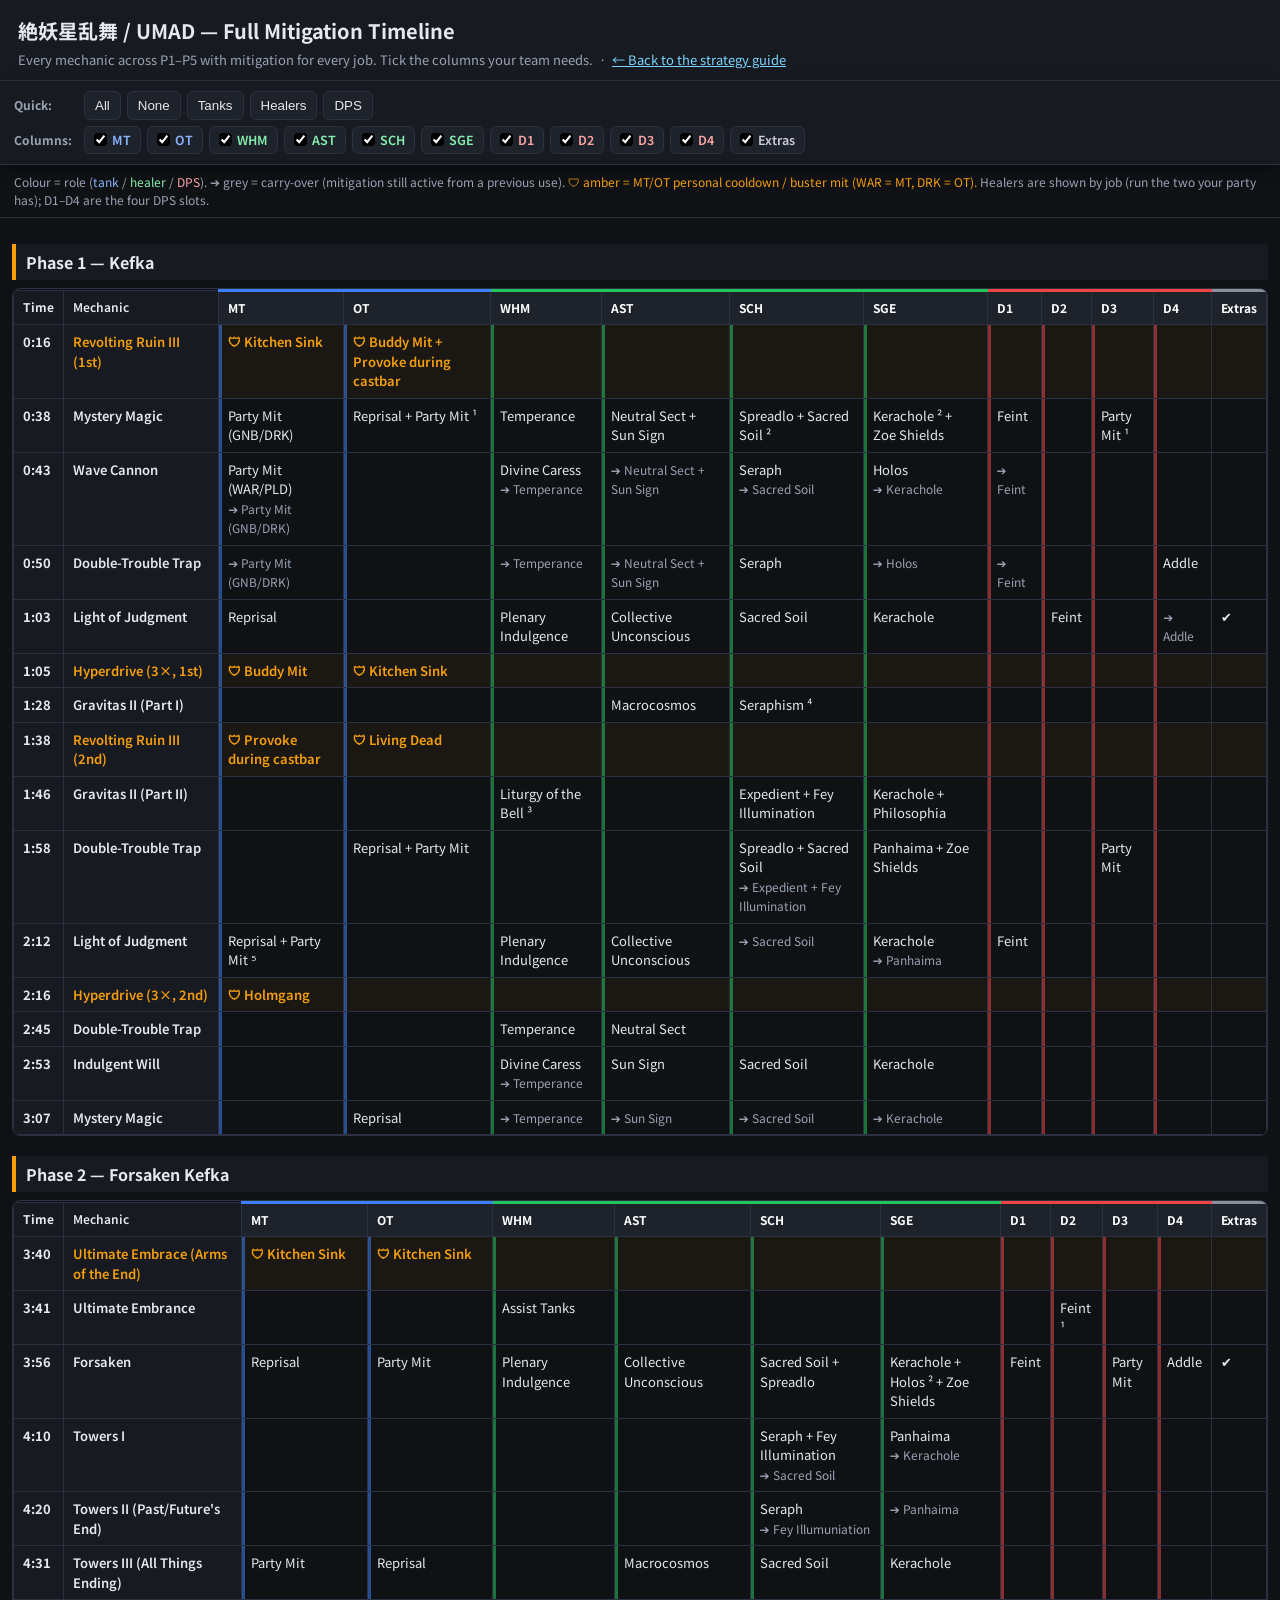
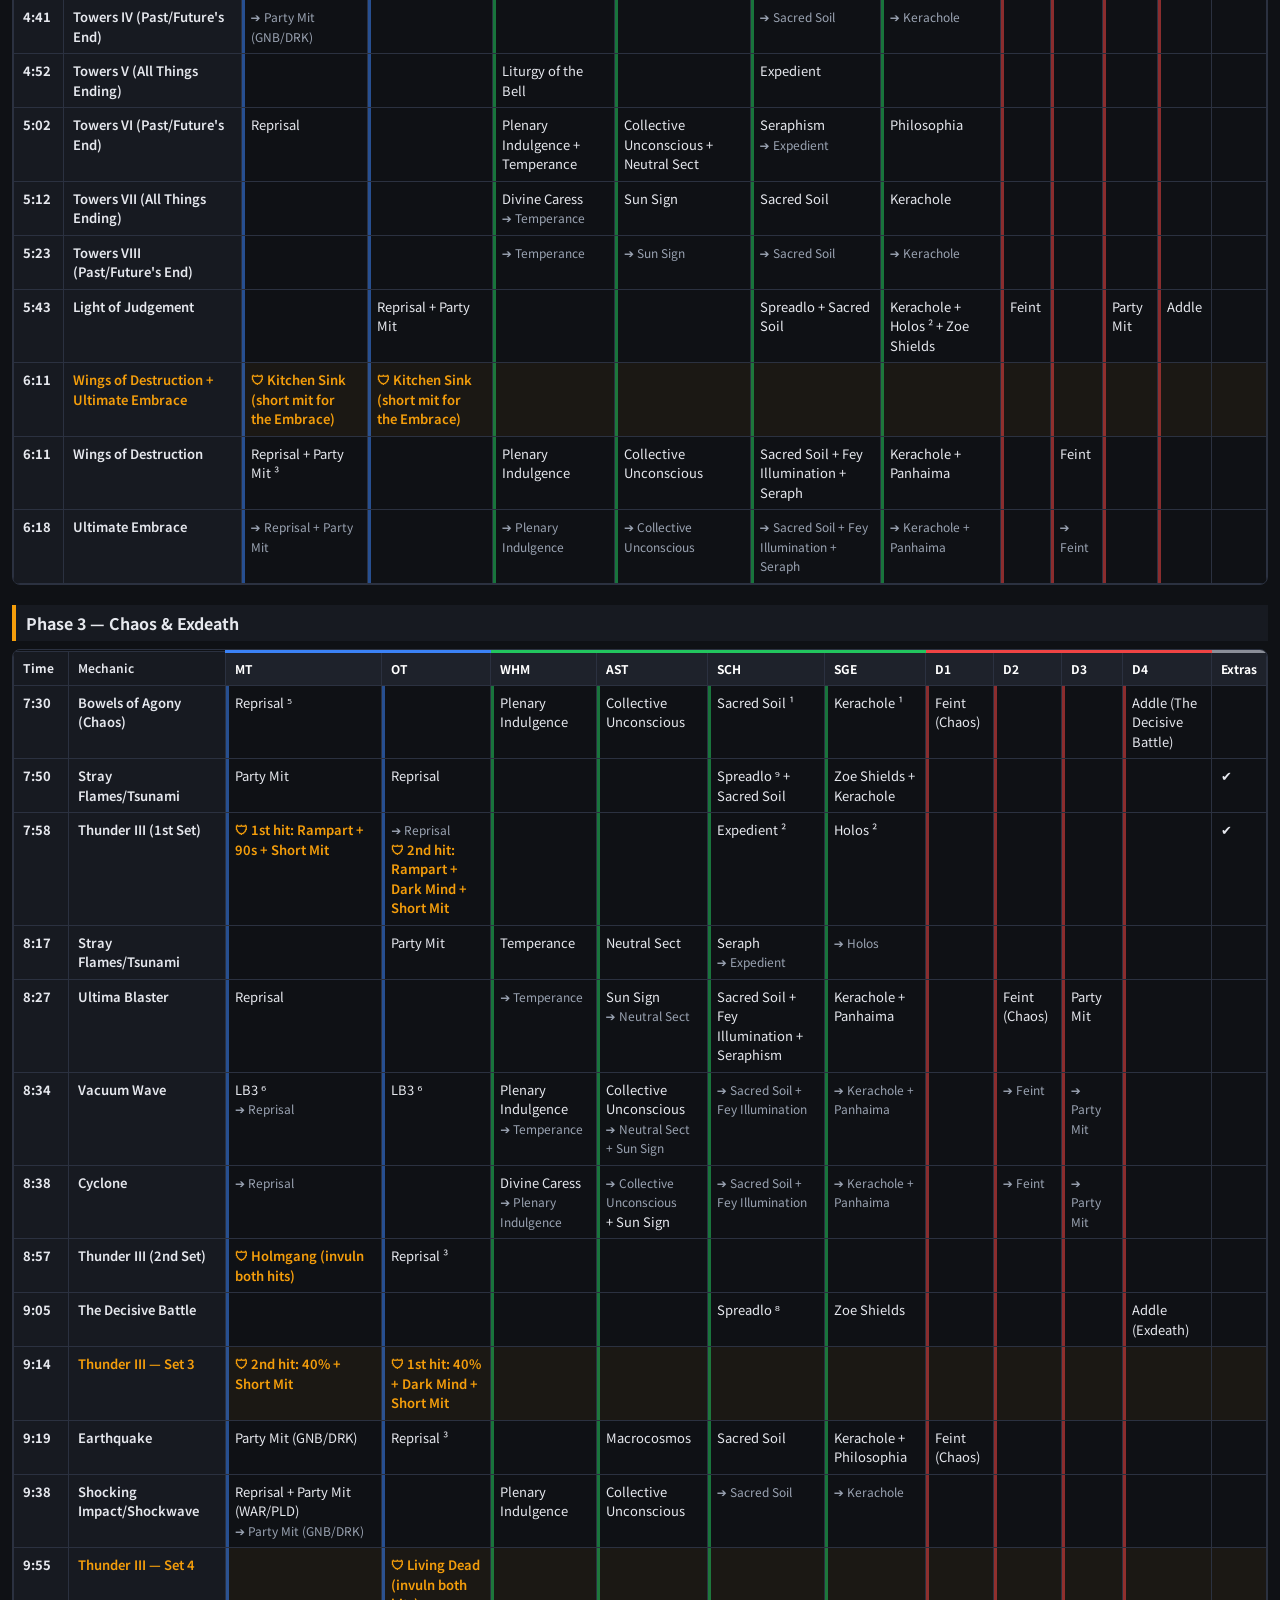
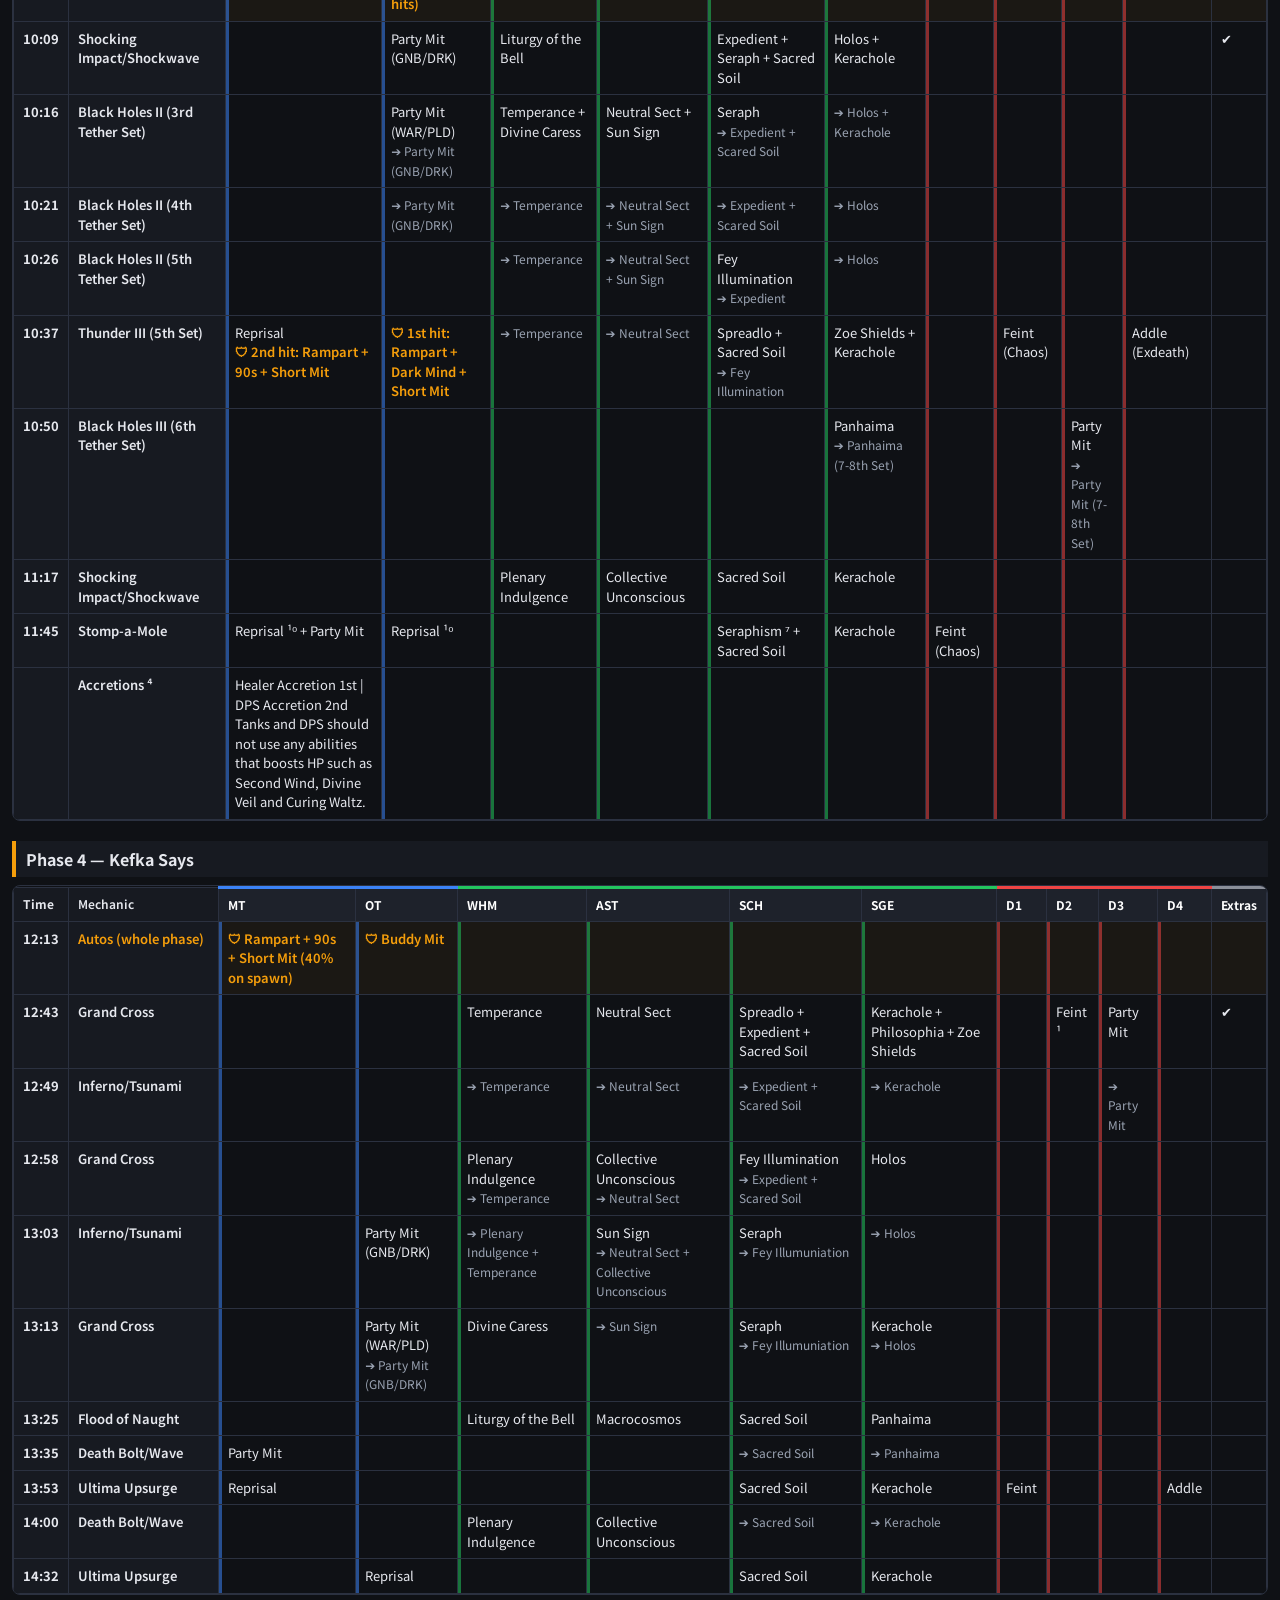
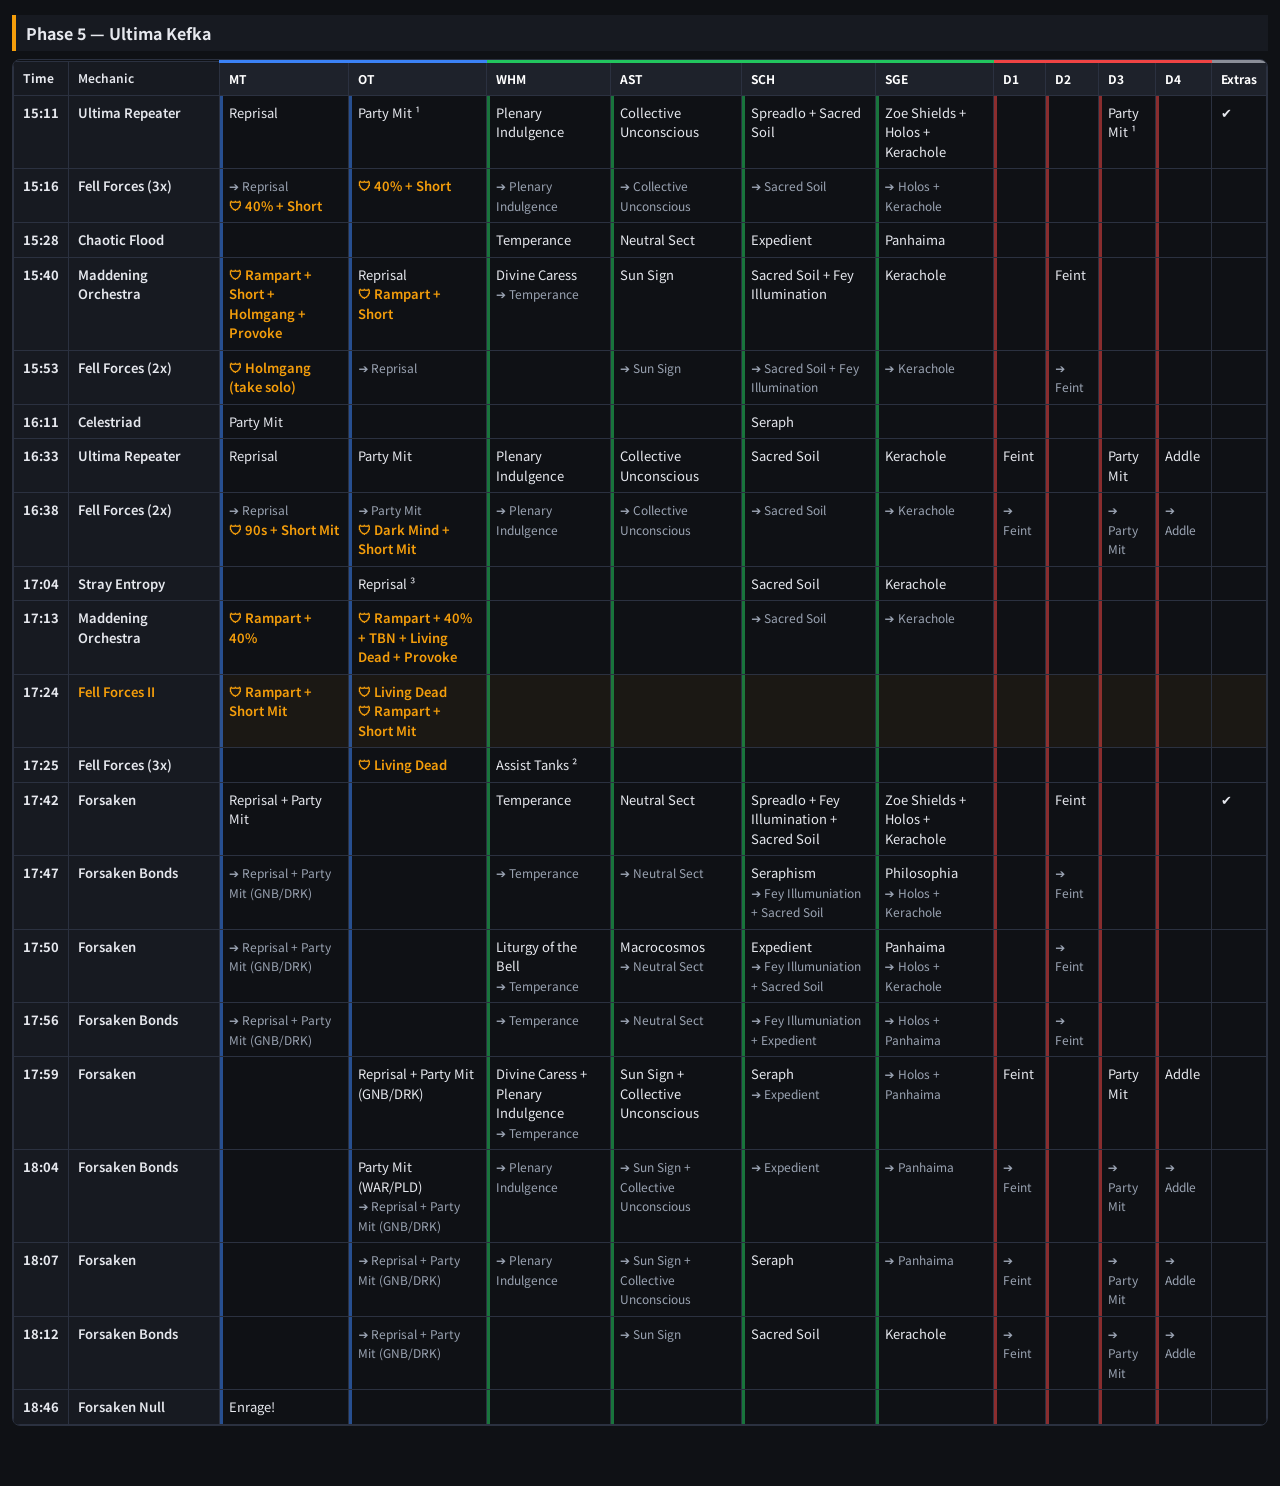
==== timeline.html @ 52dc171f "Add combined P1-P5 all-job mitigation timeline page (filterable by job); link from guide" ====
<!DOCTYPE html>
<html lang="en"><head>
<meta charset="UTF-8"><meta name="viewport" content="width=device-width, initial-scale=1">
<meta name="robots" content="noindex">
<title>UMAD — Full Mitigation Timeline (all jobs)</title>
<link rel="preconnect" href="https://fonts.googleapis.com"><link rel="preconnect" href="https://fonts.gstatic.com" crossorigin>
<link href="https://fonts.googleapis.com/css2?family=Noto+Sans+JP:wght@400;600;800&display=swap" rel="stylesheet">
<style>
:root{--bg:#0f1115;--panel:#171a21;--panel2:#1e222b;--line:#2b3140;--txt:#e6e8ee;--mut:#9aa3b2;
--tank:#3b82f6;--heal:#22c55e;--dps:#ef4444;--ex:#8b8f99;--accent:#f59e0b;}
*{box-sizing:border-box}
body{margin:0;background:var(--bg);color:var(--txt);font:15px/1.5 "Noto Sans JP",system-ui,sans-serif}
a{color:#7dd3fc}
header.top{padding:16px 18px 10px;border-bottom:1px solid var(--line);background:var(--panel)}
header.top h1{margin:0 0 4px;font-size:20px}
header.top p{margin:0;color:var(--mut);font-size:13px}
.controls{position:sticky;top:0;z-index:20;background:var(--panel);border-bottom:1px solid var(--line);
padding:10px 14px;box-shadow:0 4px 12px rgba(0,0,0,.35)}
.grp{display:flex;flex-wrap:wrap;gap:6px;align-items:center;margin-bottom:6px}
.grp:last-child{margin-bottom:0}
.grp b{font-size:12px;color:var(--mut);margin-right:4px;min-width:60px}
button.q{font:600 12px/1 inherit;color:var(--txt);background:var(--panel2);border:1px solid var(--line);
border-radius:6px;padding:6px 10px;cursor:pointer}
button.q:hover{border-color:var(--accent)}
.chk{display:inline-flex;align-items:center;gap:5px;font-size:12.5px;font-weight:600;padding:4px 9px;
border:1px solid var(--line);border-radius:6px;cursor:pointer;user-select:none;background:var(--panel2)}
.chk input{accent-color:currentColor;margin:0}
.chk.r-tank{color:#8ab4ff}.chk.r-heal{color:#86efac}.chk.r-dps{color:#fca5a5}.chk.r-ex{color:#c9cdd6}
.legend{color:var(--mut);font-size:12px;padding:8px 14px;border-bottom:1px solid var(--line);background:var(--bg)}
.legend .carry{color:var(--mut)} .legend .cd{color:var(--accent)}
main{padding:6px 12px 60px}
.phase{margin-top:20px}
.phase h2{font-size:16px;margin:0 0 8px;padding:6px 10px;border-left:4px solid var(--accent);background:var(--panel)}
.tblwrap{overflow:auto;border:1px solid var(--line);border-radius:8px}
table{border-collapse:collapse;width:100%;font-size:13px}
th,td{border:1px solid var(--line);padding:7px 9px;vertical-align:top;text-align:left}
thead th{position:sticky;top:0;background:var(--panel2);z-index:5;white-space:nowrap;font-size:12px}
td.c-time,th.c-time{position:sticky;left:0;z-index:4;background:var(--panel);white-space:nowrap;font-variant-numeric:tabular-nums;font-weight:700;min-width:48px}
td.c-mech,th.c-mech{position:sticky;left:48px;z-index:4;background:var(--panel);min-width:150px;font-weight:600}
thead th.c-time,thead th.c-mech{z-index:6}
tbody tr:hover td{background:#20252f}
tbody tr:hover td.c-time,tbody tr:hover td.c-mech{background:#232834}
.r-tank{--rc:var(--tank)}.r-heal{--rc:var(--heal)}.r-dps{--rc:var(--dps)}.r-ex{--rc:var(--ex)}
thead th.r-tank,thead th.r-heal,thead th.r-dps,thead th.r-ex{border-top:3px solid var(--rc);color:#fff}
td.r-tank{box-shadow:inset 3px 0 0 color-mix(in srgb,var(--tank) 55%,transparent)}
td.r-heal{box-shadow:inset 3px 0 0 color-mix(in srgb,var(--heal) 55%,transparent)}
td.r-dps{box-shadow:inset 3px 0 0 color-mix(in srgb,var(--dps) 55%,transparent)}
td .carry{color:var(--mut);font-size:.92em}
td .cd{color:var(--accent);font-weight:600}
tr.cdrow td.c-mech{color:var(--accent)}
tr.cdrow{background:rgba(245,158,11,.05)}
.hide-MT .c-MT{display:none}
.hide-OT .c-OT{display:none}
.hide-WHM .c-WHM{display:none}
.hide-AST .c-AST{display:none}
.hide-SCH .c-SCH{display:none}
.hide-SGE .c-SGE{display:none}
.hide-D1 .c-D1{display:none}
.hide-D2 .c-D2{display:none}
.hide-D3 .c-D3{display:none}
.hide-D4 .c-D4{display:none}
.hide-EX .c-EX{display:none}
@media(max-width:640px){td.c-mech,th.c-mech{min-width:120px} body{font-size:14px}}
</style></head>
<body>
<header class="top">
  <h1>絶妖星乱舞 / UMAD — Full Mitigation Timeline</h1>
  <p>Every mechanic across P1–P5 with mitigation for every job. Tick the columns your team needs.
  &nbsp;·&nbsp; <a href="index.html">← Back to the strategy guide</a></p>
</header>
<div class="controls">
  <div class="grp"><b>Quick:</b>
    <button class="q" data-q="all">All</button>
    <button class="q" data-q="none">None</button>
    <button class="q" data-q="Tanks">Tanks</button>
    <button class="q" data-q="Healers">Healers</button>
    <button class="q" data-q="DPS">DPS</button>
  </div>
  <div class="grp"><b>Columns:</b><label class="chk r-tank"><input type="checkbox" data-col="MT" checked> MT</label><label class="chk r-tank"><input type="checkbox" data-col="OT" checked> OT</label><label class="chk r-heal"><input type="checkbox" data-col="WHM" checked> WHM</label><label class="chk r-heal"><input type="checkbox" data-col="AST" checked> AST</label><label class="chk r-heal"><input type="checkbox" data-col="SCH" checked> SCH</label><label class="chk r-heal"><input type="checkbox" data-col="SGE" checked> SGE</label><label class="chk r-dps"><input type="checkbox" data-col="D1" checked> D1</label><label class="chk r-dps"><input type="checkbox" data-col="D2" checked> D2</label><label class="chk r-dps"><input type="checkbox" data-col="D3" checked> D3</label><label class="chk r-dps"><input type="checkbox" data-col="D4" checked> D4</label><label class="chk r-ex"><input type="checkbox" data-col="EX" checked> Extras</label></div>
</div>
<div class="legend">
  Colour = role (<span style="color:#8ab4ff">tank</span> / <span style="color:#86efac">healer</span> / <span style="color:#fca5a5">DPS</span>).
  <span class="carry">➔ grey = carry-over (mitigation still active from a previous use).</span>
  <span class="cd">🛡 amber = MT/OT personal cooldown / buster mit (WAR = MT, DRK = OT).</span>
  Healers are shown by job (run the two your party has); D1–D4 are the four DPS slots.
</div>
<main>
<section class="phase" id="tl-P1"><h2>Phase 1 — Kefka</h2><div class="tblwrap"><table><thead><tr><th class="c-time">Time</th><th class="c-mech">Mechanic</th><th class="c-MT r-tank">MT</th><th class="c-OT r-tank">OT</th><th class="c-WHM r-heal">WHM</th><th class="c-AST r-heal">AST</th><th class="c-SCH r-heal">SCH</th><th class="c-SGE r-heal">SGE</th><th class="c-D1 r-dps">D1</th><th class="c-D2 r-dps">D2</th><th class="c-D3 r-dps">D3</th><th class="c-D4 r-dps">D4</th><th class="c-EX r-ex">Extras</th></tr></thead><tbody><tr class="cdrow"><td class="c-time">0:16</td><td class="c-mech">Revolting Ruin III (1st)</td><td class="c-MT r-tank"><span class="cd">🛡 Kitchen Sink</span></td><td class="c-OT r-tank"><span class="cd">🛡 Buddy Mit + Provoke during castbar</span></td><td class="c-WHM r-heal"></td><td class="c-AST r-heal"></td><td class="c-SCH r-heal"></td><td class="c-SGE r-heal"></td><td class="c-D1 r-dps"></td><td class="c-D2 r-dps"></td><td class="c-D3 r-dps"></td><td class="c-D4 r-dps"></td><td class="c-EX r-ex"></td></tr><tr class=""><td class="c-time">0:38</td><td class="c-mech">Mystery Magic</td><td class="c-MT r-tank"><span>Party Mit (GNB/DRK)</span></td><td class="c-OT r-tank"><span>Reprisal + Party Mit ¹</span></td><td class="c-WHM r-heal"><span>Temperance</span></td><td class="c-AST r-heal"><span>Neutral Sect + Sun Sign</span></td><td class="c-SCH r-heal"><span>Spreadlo + Sacred Soil ²</span></td><td class="c-SGE r-heal"><span>Kerachole ² + Zoe Shields</span></td><td class="c-D1 r-dps"><span>Feint</span></td><td class="c-D2 r-dps"></td><td class="c-D3 r-dps"><span>Party Mit ¹</span></td><td class="c-D4 r-dps"></td><td class="c-EX r-ex"></td></tr><tr class=""><td class="c-time">0:43</td><td class="c-mech">Wave Cannon</td><td class="c-MT r-tank"><span>Party Mit (WAR/PLD)</span><br><span class="carry">➔ Party Mit (GNB/DRK)</span></td><td class="c-OT r-tank"></td><td class="c-WHM r-heal"><span>Divine Caress</span><br><span class="carry">➔ Temperance</span></td><td class="c-AST r-heal"><span class="carry">➔ Neutral Sect + Sun Sign</span></td><td class="c-SCH r-heal"><span>Seraph</span><br><span class="carry">➔ Sacred Soil</span></td><td class="c-SGE r-heal"><span>Holos</span><br><span class="carry">➔ Kerachole</span></td><td class="c-D1 r-dps"><span class="carry">➔ Feint</span></td><td class="c-D2 r-dps"></td><td class="c-D3 r-dps"></td><td class="c-D4 r-dps"></td><td class="c-EX r-ex"></td></tr><tr class=""><td class="c-time">0:50</td><td class="c-mech">Double-Trouble Trap</td><td class="c-MT r-tank"><span class="carry">➔ Party Mit (GNB/DRK)</span></td><td class="c-OT r-tank"></td><td class="c-WHM r-heal"><span class="carry">➔ Temperance</span></td><td class="c-AST r-heal"><span class="carry">➔ Neutral Sect + Sun Sign</span></td><td class="c-SCH r-heal"><span>Seraph</span></td><td class="c-SGE r-heal"><span class="carry">➔ Holos</span></td><td class="c-D1 r-dps"><span class="carry">➔ Feint</span></td><td class="c-D2 r-dps"></td><td class="c-D3 r-dps"></td><td class="c-D4 r-dps"><span>Addle</span></td><td class="c-EX r-ex"></td></tr><tr class=""><td class="c-time">1:03</td><td class="c-mech">Light of Judgment</td><td class="c-MT r-tank"><span>Reprisal</span></td><td class="c-OT r-tank"></td><td class="c-WHM r-heal"><span>Plenary Indulgence</span></td><td class="c-AST r-heal"><span>Collective Unconscious</span></td><td class="c-SCH r-heal"><span>Sacred Soil</span></td><td class="c-SGE r-heal"><span>Kerachole</span></td><td class="c-D1 r-dps"></td><td class="c-D2 r-dps"><span>Feint</span></td><td class="c-D3 r-dps"></td><td class="c-D4 r-dps"><span class="carry">➔ Addle</span></td><td class="c-EX r-ex"><span>✔</span></td></tr><tr class="cdrow"><td class="c-time">1:05</td><td class="c-mech">Hyperdrive (3×, 1st)</td><td class="c-MT r-tank"><span class="cd">🛡 Buddy Mit</span></td><td class="c-OT r-tank"><span class="cd">🛡 Kitchen Sink</span></td><td class="c-WHM r-heal"></td><td class="c-AST r-heal"></td><td class="c-SCH r-heal"></td><td class="c-SGE r-heal"></td><td class="c-D1 r-dps"></td><td class="c-D2 r-dps"></td><td class="c-D3 r-dps"></td><td class="c-D4 r-dps"></td><td class="c-EX r-ex"></td></tr><tr class=""><td class="c-time">1:28</td><td class="c-mech">Gravitas II (Part I)</td><td class="c-MT r-tank"></td><td class="c-OT r-tank"></td><td class="c-WHM r-heal"></td><td class="c-AST r-heal"><span>Macrocosmos</span></td><td class="c-SCH r-heal"><span>Seraphism ⁴</span></td><td class="c-SGE r-heal"></td><td class="c-D1 r-dps"></td><td class="c-D2 r-dps"></td><td class="c-D3 r-dps"></td><td class="c-D4 r-dps"></td><td class="c-EX r-ex"></td></tr><tr class="cdrow"><td class="c-time">1:38</td><td class="c-mech">Revolting Ruin III (2nd)</td><td class="c-MT r-tank"><span class="cd">🛡 Provoke during castbar</span></td><td class="c-OT r-tank"><span class="cd">🛡 Living Dead</span></td><td class="c-WHM r-heal"></td><td class="c-AST r-heal"></td><td class="c-SCH r-heal"></td><td class="c-SGE r-heal"></td><td class="c-D1 r-dps"></td><td class="c-D2 r-dps"></td><td class="c-D3 r-dps"></td><td class="c-D4 r-dps"></td><td class="c-EX r-ex"></td></tr><tr class=""><td class="c-time">1:46</td><td class="c-mech">Gravitas II (Part II)</td><td class="c-MT r-tank"></td><td class="c-OT r-tank"></td><td class="c-WHM r-heal"><span>Liturgy of the Bell ³</span></td><td class="c-AST r-heal"></td><td class="c-SCH r-heal"><span>Expedient + Fey Illumination</span></td><td class="c-SGE r-heal"><span>Kerachole + Philosophia</span></td><td class="c-D1 r-dps"></td><td class="c-D2 r-dps"></td><td class="c-D3 r-dps"></td><td class="c-D4 r-dps"></td><td class="c-EX r-ex"></td></tr><tr class=""><td class="c-time">1:58</td><td class="c-mech">Double-Trouble Trap</td><td class="c-MT r-tank"></td><td class="c-OT r-tank"><span>Reprisal + Party Mit</span></td><td class="c-WHM r-heal"></td><td class="c-AST r-heal"></td><td class="c-SCH r-heal"><span>Spreadlo + Sacred Soil</span><br><span class="carry">➔ Expedient + Fey Illumination</span></td><td class="c-SGE r-heal"><span>Panhaima + Zoe Shields</span></td><td class="c-D1 r-dps"></td><td class="c-D2 r-dps"></td><td class="c-D3 r-dps"><span>Party Mit</span></td><td class="c-D4 r-dps"></td><td class="c-EX r-ex"></td></tr><tr class=""><td class="c-time">2:12</td><td class="c-mech">Light of Judgment</td><td class="c-MT r-tank"><span>Reprisal + Party Mit ⁵</span></td><td class="c-OT r-tank"></td><td class="c-WHM r-heal"><span>Plenary Indulgence</span></td><td class="c-AST r-heal"><span>Collective Unconscious</span></td><td class="c-SCH r-heal"><span class="carry">➔ Sacred Soil</span></td><td class="c-SGE r-heal"><span>Kerachole</span><br><span class="carry">➔ Panhaima</span></td><td class="c-D1 r-dps"><span>Feint</span></td><td class="c-D2 r-dps"></td><td class="c-D3 r-dps"></td><td class="c-D4 r-dps"></td><td class="c-EX r-ex"></td></tr><tr class="cdrow"><td class="c-time">2:16</td><td class="c-mech">Hyperdrive (3×, 2nd)</td><td class="c-MT r-tank"><span class="cd">🛡 Holmgang</span></td><td class="c-OT r-tank"></td><td class="c-WHM r-heal"></td><td class="c-AST r-heal"></td><td class="c-SCH r-heal"></td><td class="c-SGE r-heal"></td><td class="c-D1 r-dps"></td><td class="c-D2 r-dps"></td><td class="c-D3 r-dps"></td><td class="c-D4 r-dps"></td><td class="c-EX r-ex"></td></tr><tr class=""><td class="c-time">2:45</td><td class="c-mech">Double-Trouble Trap</td><td class="c-MT r-tank"></td><td class="c-OT r-tank"></td><td class="c-WHM r-heal"><span>Temperance</span></td><td class="c-AST r-heal"><span>Neutral Sect</span></td><td class="c-SCH r-heal"></td><td class="c-SGE r-heal"></td><td class="c-D1 r-dps"></td><td class="c-D2 r-dps"></td><td class="c-D3 r-dps"></td><td class="c-D4 r-dps"></td><td class="c-EX r-ex"></td></tr><tr class=""><td class="c-time">2:53</td><td class="c-mech">Indulgent Will</td><td class="c-MT r-tank"></td><td class="c-OT r-tank"></td><td class="c-WHM r-heal"><span>Divine Caress</span><br><span class="carry">➔ Temperance</span></td><td class="c-AST r-heal"><span>Sun Sign</span></td><td class="c-SCH r-heal"><span>Sacred Soil</span></td><td class="c-SGE r-heal"><span>Kerachole</span></td><td class="c-D1 r-dps"></td><td class="c-D2 r-dps"></td><td class="c-D3 r-dps"></td><td class="c-D4 r-dps"></td><td class="c-EX r-ex"></td></tr><tr class=""><td class="c-time">3:07</td><td class="c-mech">Mystery Magic</td><td class="c-MT r-tank"></td><td class="c-OT r-tank"><span>Reprisal</span></td><td class="c-WHM r-heal"><span class="carry">➔ Temperance</span></td><td class="c-AST r-heal"><span class="carry">➔ Sun Sign</span></td><td class="c-SCH r-heal"><span class="carry">➔ Sacred Soil</span></td><td class="c-SGE r-heal"><span class="carry">➔ Kerachole</span></td><td class="c-D1 r-dps"></td><td class="c-D2 r-dps"></td><td class="c-D3 r-dps"></td><td class="c-D4 r-dps"></td><td class="c-EX r-ex"></td></tr></tbody></table></div></section>
<section class="phase" id="tl-P2"><h2>Phase 2 — Forsaken Kefka</h2><div class="tblwrap"><table><thead><tr><th class="c-time">Time</th><th class="c-mech">Mechanic</th><th class="c-MT r-tank">MT</th><th class="c-OT r-tank">OT</th><th class="c-WHM r-heal">WHM</th><th class="c-AST r-heal">AST</th><th class="c-SCH r-heal">SCH</th><th class="c-SGE r-heal">SGE</th><th class="c-D1 r-dps">D1</th><th class="c-D2 r-dps">D2</th><th class="c-D3 r-dps">D3</th><th class="c-D4 r-dps">D4</th><th class="c-EX r-ex">Extras</th></tr></thead><tbody><tr class="cdrow"><td class="c-time">3:40</td><td class="c-mech">Ultimate Embrace (Arms of the End)</td><td class="c-MT r-tank"><span class="cd">🛡 Kitchen Sink</span></td><td class="c-OT r-tank"><span class="cd">🛡 Kitchen Sink</span></td><td class="c-WHM r-heal"></td><td class="c-AST r-heal"></td><td class="c-SCH r-heal"></td><td class="c-SGE r-heal"></td><td class="c-D1 r-dps"></td><td class="c-D2 r-dps"></td><td class="c-D3 r-dps"></td><td class="c-D4 r-dps"></td><td class="c-EX r-ex"></td></tr><tr class=""><td class="c-time">3:41</td><td class="c-mech">Ultimate Embrance</td><td class="c-MT r-tank"></td><td class="c-OT r-tank"></td><td class="c-WHM r-heal"><span>Assist Tanks</span></td><td class="c-AST r-heal"></td><td class="c-SCH r-heal"></td><td class="c-SGE r-heal"></td><td class="c-D1 r-dps"></td><td class="c-D2 r-dps"><span>Feint ¹</span></td><td class="c-D3 r-dps"></td><td class="c-D4 r-dps"></td><td class="c-EX r-ex"></td></tr><tr class=""><td class="c-time">3:56</td><td class="c-mech">Forsaken</td><td class="c-MT r-tank"><span>Reprisal</span></td><td class="c-OT r-tank"><span>Party Mit</span></td><td class="c-WHM r-heal"><span>Plenary Indulgence</span></td><td class="c-AST r-heal"><span>Collective Unconscious</span></td><td class="c-SCH r-heal"><span>Sacred Soil + Spreadlo</span></td><td class="c-SGE r-heal"><span>Kerachole + Holos ² + Zoe Shields</span></td><td class="c-D1 r-dps"><span>Feint</span></td><td class="c-D2 r-dps"></td><td class="c-D3 r-dps"><span>Party Mit</span></td><td class="c-D4 r-dps"><span>Addle</span></td><td class="c-EX r-ex"><span>✔</span></td></tr><tr class=""><td class="c-time">4:10</td><td class="c-mech">Towers I</td><td class="c-MT r-tank"></td><td class="c-OT r-tank"></td><td class="c-WHM r-heal"></td><td class="c-AST r-heal"></td><td class="c-SCH r-heal"><span>Seraph + Fey Illumination</span><br><span class="carry">➔ Sacred Soil</span></td><td class="c-SGE r-heal"><span>Panhaima</span><br><span class="carry">➔ Kerachole</span></td><td class="c-D1 r-dps"></td><td class="c-D2 r-dps"></td><td class="c-D3 r-dps"></td><td class="c-D4 r-dps"></td><td class="c-EX r-ex"></td></tr><tr class=""><td class="c-time">4:20</td><td class="c-mech">Towers II (Past/Future&#x27;s End)</td><td class="c-MT r-tank"></td><td class="c-OT r-tank"></td><td class="c-WHM r-heal"></td><td class="c-AST r-heal"></td><td class="c-SCH r-heal"><span>Seraph</span><br><span class="carry">➔ Fey Illumuniation</span></td><td class="c-SGE r-heal"><span class="carry">➔ Panhaima</span></td><td class="c-D1 r-dps"></td><td class="c-D2 r-dps"></td><td class="c-D3 r-dps"></td><td class="c-D4 r-dps"></td><td class="c-EX r-ex"></td></tr><tr class=""><td class="c-time">4:31</td><td class="c-mech">Towers III 
(All Things Ending)</td><td class="c-MT r-tank"><span>Party Mit</span></td><td class="c-OT r-tank"><span>Reprisal</span></td><td class="c-WHM r-heal"></td><td class="c-AST r-heal"><span>Macrocosmos</span></td><td class="c-SCH r-heal"><span>Sacred Soil</span></td><td class="c-SGE r-heal"><span>Kerachole</span></td><td class="c-D1 r-dps"></td><td class="c-D2 r-dps"></td><td class="c-D3 r-dps"></td><td class="c-D4 r-dps"></td><td class="c-EX r-ex"></td></tr><tr class=""><td class="c-time">4:41</td><td class="c-mech">Towers IV (Past/Future&#x27;s End)</td><td class="c-MT r-tank"><span class="carry">➔ Party Mit (GNB/DRK)</span></td><td class="c-OT r-tank"></td><td class="c-WHM r-heal"></td><td class="c-AST r-heal"></td><td class="c-SCH r-heal"><span class="carry">➔ Sacred Soil</span></td><td class="c-SGE r-heal"><span class="carry">➔ Kerachole</span></td><td class="c-D1 r-dps"></td><td class="c-D2 r-dps"></td><td class="c-D3 r-dps"></td><td class="c-D4 r-dps"></td><td class="c-EX r-ex"></td></tr><tr class=""><td class="c-time">4:52</td><td class="c-mech">Towers V 
(All Things Ending)</td><td class="c-MT r-tank"></td><td class="c-OT r-tank"></td><td class="c-WHM r-heal"><span>Liturgy of the Bell</span></td><td class="c-AST r-heal"></td><td class="c-SCH r-heal"><span>Expedient</span></td><td class="c-SGE r-heal"></td><td class="c-D1 r-dps"></td><td class="c-D2 r-dps"></td><td class="c-D3 r-dps"></td><td class="c-D4 r-dps"></td><td class="c-EX r-ex"></td></tr><tr class=""><td class="c-time">5:02</td><td class="c-mech">Towers VI (Past/Future&#x27;s End)</td><td class="c-MT r-tank"><span>Reprisal</span></td><td class="c-OT r-tank"></td><td class="c-WHM r-heal"><span>Plenary Indulgence + Temperance</span></td><td class="c-AST r-heal"><span>Collective Unconscious + Neutral Sect</span></td><td class="c-SCH r-heal"><span>Seraphism</span><br><span class="carry">➔ Expedient</span></td><td class="c-SGE r-heal"><span>Philosophia</span></td><td class="c-D1 r-dps"></td><td class="c-D2 r-dps"></td><td class="c-D3 r-dps"></td><td class="c-D4 r-dps"></td><td class="c-EX r-ex"></td></tr><tr class=""><td class="c-time">5:12</td><td class="c-mech">Towers VII 
(All Things Ending)</td><td class="c-MT r-tank"></td><td class="c-OT r-tank"></td><td class="c-WHM r-heal"><span>Divine Caress</span><br><span class="carry">➔ Temperance</span></td><td class="c-AST r-heal"><span>Sun Sign</span></td><td class="c-SCH r-heal"><span>Sacred Soil</span></td><td class="c-SGE r-heal"><span>Kerachole</span></td><td class="c-D1 r-dps"></td><td class="c-D2 r-dps"></td><td class="c-D3 r-dps"></td><td class="c-D4 r-dps"></td><td class="c-EX r-ex"></td></tr><tr class=""><td class="c-time">5:23</td><td class="c-mech">Towers VIII (Past/Future&#x27;s End)</td><td class="c-MT r-tank"></td><td class="c-OT r-tank"></td><td class="c-WHM r-heal"><span class="carry">➔ Temperance</span></td><td class="c-AST r-heal"><span class="carry">➔ Sun Sign</span></td><td class="c-SCH r-heal"><span class="carry">➔ Sacred Soil</span></td><td class="c-SGE r-heal"><span class="carry">➔ Kerachole</span></td><td class="c-D1 r-dps"></td><td class="c-D2 r-dps"></td><td class="c-D3 r-dps"></td><td class="c-D4 r-dps"></td><td class="c-EX r-ex"></td></tr><tr class=""><td class="c-time">5:43</td><td class="c-mech">Light of Judgement</td><td class="c-MT r-tank"></td><td class="c-OT r-tank"><span>Reprisal + Party Mit</span></td><td class="c-WHM r-heal"></td><td class="c-AST r-heal"></td><td class="c-SCH r-heal"><span>Spreadlo + Sacred Soil</span></td><td class="c-SGE r-heal"><span>Kerachole + Holos ² + Zoe Shields</span></td><td class="c-D1 r-dps"><span>Feint</span></td><td class="c-D2 r-dps"></td><td class="c-D3 r-dps"><span>Party Mit</span></td><td class="c-D4 r-dps"><span>Addle</span></td><td class="c-EX r-ex"></td></tr><tr class="cdrow"><td class="c-time">6:11</td><td class="c-mech">Wings of Destruction + Ultimate Embrace</td><td class="c-MT r-tank"><span class="cd">🛡 Kitchen Sink (short mit for the Embrace)</span></td><td class="c-OT r-tank"><span class="cd">🛡 Kitchen Sink (short mit for the Embrace)</span></td><td class="c-WHM r-heal"></td><td class="c-AST r-heal"></td><td class="c-SCH r-heal"></td><td class="c-SGE r-heal"></td><td class="c-D1 r-dps"></td><td class="c-D2 r-dps"></td><td class="c-D3 r-dps"></td><td class="c-D4 r-dps"></td><td class="c-EX r-ex"></td></tr><tr class=""><td class="c-time">6:11</td><td class="c-mech">Wings of Destruction</td><td class="c-MT r-tank"><span>Reprisal + Party Mit ³</span></td><td class="c-OT r-tank"></td><td class="c-WHM r-heal"><span>Plenary Indulgence</span></td><td class="c-AST r-heal"><span>Collective Unconscious</span></td><td class="c-SCH r-heal"><span>Sacred Soil + Fey Illumination + Seraph</span></td><td class="c-SGE r-heal"><span>Kerachole + Panhaima</span></td><td class="c-D1 r-dps"></td><td class="c-D2 r-dps"><span>Feint</span></td><td class="c-D3 r-dps"></td><td class="c-D4 r-dps"></td><td class="c-EX r-ex"></td></tr><tr class=""><td class="c-time">6:18</td><td class="c-mech">Ultimate Embrace</td><td class="c-MT r-tank"><span class="carry">➔ Reprisal + Party Mit</span></td><td class="c-OT r-tank"></td><td class="c-WHM r-heal"><span class="carry">➔ Plenary Indulgence</span></td><td class="c-AST r-heal"><span class="carry">➔ Collective Unconscious</span></td><td class="c-SCH r-heal"><span class="carry">➔ Sacred Soil + Fey Illumination + Seraph</span></td><td class="c-SGE r-heal"><span class="carry">➔ Kerachole + Panhaima</span></td><td class="c-D1 r-dps"></td><td class="c-D2 r-dps"><span class="carry">➔ Feint</span></td><td class="c-D3 r-dps"></td><td class="c-D4 r-dps"></td><td class="c-EX r-ex"></td></tr></tbody></table></div></section>
<section class="phase" id="tl-P3"><h2>Phase 3 — Chaos &amp; Exdeath</h2><div class="tblwrap"><table><thead><tr><th class="c-time">Time</th><th class="c-mech">Mechanic</th><th class="c-MT r-tank">MT</th><th class="c-OT r-tank">OT</th><th class="c-WHM r-heal">WHM</th><th class="c-AST r-heal">AST</th><th class="c-SCH r-heal">SCH</th><th class="c-SGE r-heal">SGE</th><th class="c-D1 r-dps">D1</th><th class="c-D2 r-dps">D2</th><th class="c-D3 r-dps">D3</th><th class="c-D4 r-dps">D4</th><th class="c-EX r-ex">Extras</th></tr></thead><tbody><tr class=""><td class="c-time">7:30</td><td class="c-mech">Bowels of Agony (Chaos)</td><td class="c-MT r-tank"><span>Reprisal ⁵</span></td><td class="c-OT r-tank"></td><td class="c-WHM r-heal"><span>Plenary Indulgence</span></td><td class="c-AST r-heal"><span>Collective Unconscious</span></td><td class="c-SCH r-heal"><span>Sacred Soil ¹</span></td><td class="c-SGE r-heal"><span>Kerachole ¹</span></td><td class="c-D1 r-dps"><span>Feint (Chaos)</span></td><td class="c-D2 r-dps"></td><td class="c-D3 r-dps"></td><td class="c-D4 r-dps"><span>Addle (The Decisive Battle)</span></td><td class="c-EX r-ex"></td></tr><tr class=""><td class="c-time">7:50</td><td class="c-mech">Stray Flames/Tsunami</td><td class="c-MT r-tank"><span>Party Mit</span></td><td class="c-OT r-tank"><span>Reprisal</span></td><td class="c-WHM r-heal"></td><td class="c-AST r-heal"></td><td class="c-SCH r-heal"><span>Spreadlo ⁹ + Sacred Soil</span></td><td class="c-SGE r-heal"><span>Zoe Shields + Kerachole</span></td><td class="c-D1 r-dps"></td><td class="c-D2 r-dps"></td><td class="c-D3 r-dps"></td><td class="c-D4 r-dps"></td><td class="c-EX r-ex"><span>✔</span></td></tr><tr class=""><td class="c-time">7:58</td><td class="c-mech">Thunder III (1st Set)</td><td class="c-MT r-tank"><span class="cd">🛡 1st hit: Rampart + 90s + Short Mit</span></td><td class="c-OT r-tank"><span class="carry">➔ Reprisal</span><br><span class="cd">🛡 2nd hit: Rampart + Dark Mind + Short Mit</span></td><td class="c-WHM r-heal"></td><td class="c-AST r-heal"></td><td class="c-SCH r-heal"><span>Expedient ²</span></td><td class="c-SGE r-heal"><span>Holos ²</span></td><td class="c-D1 r-dps"></td><td class="c-D2 r-dps"></td><td class="c-D3 r-dps"></td><td class="c-D4 r-dps"></td><td class="c-EX r-ex"><span>✔</span></td></tr><tr class=""><td class="c-time">8:17</td><td class="c-mech">Stray Flames/Tsunami</td><td class="c-MT r-tank"></td><td class="c-OT r-tank"><span>Party Mit</span></td><td class="c-WHM r-heal"><span>Temperance</span></td><td class="c-AST r-heal"><span>Neutral Sect</span></td><td class="c-SCH r-heal"><span>Seraph</span><br><span class="carry">➔ Expedient</span></td><td class="c-SGE r-heal"><span class="carry">➔ Holos</span></td><td class="c-D1 r-dps"></td><td class="c-D2 r-dps"></td><td class="c-D3 r-dps"></td><td class="c-D4 r-dps"></td><td class="c-EX r-ex"></td></tr><tr class=""><td class="c-time">8:27</td><td class="c-mech">Ultima Blaster</td><td class="c-MT r-tank"><span>Reprisal</span></td><td class="c-OT r-tank"></td><td class="c-WHM r-heal"><span class="carry">➔ Temperance</span></td><td class="c-AST r-heal"><span>Sun Sign</span><br><span class="carry">➔ Neutral Sect</span></td><td class="c-SCH r-heal"><span>Sacred Soil + Fey Illumination + Seraphism</span></td><td class="c-SGE r-heal"><span>Kerachole + Panhaima</span></td><td class="c-D1 r-dps"></td><td class="c-D2 r-dps"><span>Feint (Chaos)</span></td><td class="c-D3 r-dps"><span>Party Mit</span></td><td class="c-D4 r-dps"></td><td class="c-EX r-ex"></td></tr><tr class=""><td class="c-time">8:34</td><td class="c-mech">Vacuum Wave</td><td class="c-MT r-tank"><span>LB3 ⁶</span><br><span class="carry">➔ Reprisal</span></td><td class="c-OT r-tank"><span>LB3 ⁶</span></td><td class="c-WHM r-heal"><span>Plenary Indulgence</span><br><span class="carry">➔ Temperance</span></td><td class="c-AST r-heal"><span>Collective Unconscious</span><br><span class="carry">➔ Neutral Sect + Sun Sign</span></td><td class="c-SCH r-heal"><span class="carry">➔ Sacred Soil + Fey Illumination</span></td><td class="c-SGE r-heal"><span class="carry">➔ Kerachole + Panhaima</span></td><td class="c-D1 r-dps"></td><td class="c-D2 r-dps"><span class="carry">➔ Feint</span></td><td class="c-D3 r-dps"><span class="carry">➔ Party Mit</span></td><td class="c-D4 r-dps"></td><td class="c-EX r-ex"></td></tr><tr class=""><td class="c-time">8:38</td><td class="c-mech">Cyclone</td><td class="c-MT r-tank"><span class="carry">➔ Reprisal</span></td><td class="c-OT r-tank"></td><td class="c-WHM r-heal"><span>Divine Caress</span><br><span class="carry">➔ Plenary Indulgence</span></td><td class="c-AST r-heal"><span class="carry">➔ Collective Unconscious</span><br><span>+ Sun Sign</span></td><td class="c-SCH r-heal"><span class="carry">➔ Sacred Soil + Fey Illumination</span></td><td class="c-SGE r-heal"><span class="carry">➔ Kerachole + Panhaima</span></td><td class="c-D1 r-dps"></td><td class="c-D2 r-dps"><span class="carry">➔ Feint</span></td><td class="c-D3 r-dps"><span class="carry">➔ Party Mit</span></td><td class="c-D4 r-dps"></td><td class="c-EX r-ex"></td></tr><tr class=""><td class="c-time">8:57</td><td class="c-mech">Thunder III (2nd Set)</td><td class="c-MT r-tank"><span class="cd">🛡 Holmgang (invuln both hits)</span></td><td class="c-OT r-tank"><span>Reprisal ³</span></td><td class="c-WHM r-heal"></td><td class="c-AST r-heal"></td><td class="c-SCH r-heal"></td><td class="c-SGE r-heal"></td><td class="c-D1 r-dps"></td><td class="c-D2 r-dps"></td><td class="c-D3 r-dps"></td><td class="c-D4 r-dps"></td><td class="c-EX r-ex"></td></tr><tr class=""><td class="c-time">9:05</td><td class="c-mech">The Decisive Battle</td><td class="c-MT r-tank"></td><td class="c-OT r-tank"></td><td class="c-WHM r-heal"></td><td class="c-AST r-heal"></td><td class="c-SCH r-heal"><span>Spreadlo ⁸</span></td><td class="c-SGE r-heal"><span>Zoe Shields</span></td><td class="c-D1 r-dps"></td><td class="c-D2 r-dps"></td><td class="c-D3 r-dps"></td><td class="c-D4 r-dps"><span>Addle (Exdeath)</span></td><td class="c-EX r-ex"></td></tr><tr class="cdrow"><td class="c-time">9:14</td><td class="c-mech">Thunder III — Set 3</td><td class="c-MT r-tank"><span class="cd">🛡 2nd hit: 40% + Short Mit</span></td><td class="c-OT r-tank"><span class="cd">🛡 1st hit: 40% + Dark Mind + Short Mit</span></td><td class="c-WHM r-heal"></td><td class="c-AST r-heal"></td><td class="c-SCH r-heal"></td><td class="c-SGE r-heal"></td><td class="c-D1 r-dps"></td><td class="c-D2 r-dps"></td><td class="c-D3 r-dps"></td><td class="c-D4 r-dps"></td><td class="c-EX r-ex"></td></tr><tr class=""><td class="c-time">9:19</td><td class="c-mech">Earthquake</td><td class="c-MT r-tank"><span>Party Mit (GNB/DRK)</span></td><td class="c-OT r-tank"><span>Reprisal ³</span></td><td class="c-WHM r-heal"></td><td class="c-AST r-heal"><span>Macrocosmos</span></td><td class="c-SCH r-heal"><span>Sacred Soil</span></td><td class="c-SGE r-heal"><span>Kerachole + Philosophia</span></td><td class="c-D1 r-dps"><span>Feint (Chaos)</span></td><td class="c-D2 r-dps"></td><td class="c-D3 r-dps"></td><td class="c-D4 r-dps"></td><td class="c-EX r-ex"></td></tr><tr class=""><td class="c-time">9:38</td><td class="c-mech">Shocking Impact/Shockwave</td><td class="c-MT r-tank"><span>Reprisal + Party Mit (WAR/PLD)</span><br><span class="carry">➔ Party Mit (GNB/DRK)</span></td><td class="c-OT r-tank"></td><td class="c-WHM r-heal"><span>Plenary Indulgence</span></td><td class="c-AST r-heal"><span>Collective Unconscious</span></td><td class="c-SCH r-heal"><span class="carry">➔ Sacred Soil</span></td><td class="c-SGE r-heal"><span class="carry">➔ Kerachole</span></td><td class="c-D1 r-dps"></td><td class="c-D2 r-dps"></td><td class="c-D3 r-dps"></td><td class="c-D4 r-dps"></td><td class="c-EX r-ex"></td></tr><tr class="cdrow"><td class="c-time">9:55</td><td class="c-mech">Thunder III — Set 4</td><td class="c-MT r-tank"></td><td class="c-OT r-tank"><span class="cd">🛡 Living Dead (invuln both hits)</span></td><td class="c-WHM r-heal"></td><td class="c-AST r-heal"></td><td class="c-SCH r-heal"></td><td class="c-SGE r-heal"></td><td class="c-D1 r-dps"></td><td class="c-D2 r-dps"></td><td class="c-D3 r-dps"></td><td class="c-D4 r-dps"></td><td class="c-EX r-ex"></td></tr><tr class=""><td class="c-time">10:09</td><td class="c-mech">Shocking Impact/Shockwave</td><td class="c-MT r-tank"></td><td class="c-OT r-tank"><span>Party Mit (GNB/DRK)</span></td><td class="c-WHM r-heal"><span>Liturgy of the Bell</span></td><td class="c-AST r-heal"></td><td class="c-SCH r-heal"><span>Expedient + Seraph + Sacred Soil</span></td><td class="c-SGE r-heal"><span>Holos + Kerachole</span></td><td class="c-D1 r-dps"></td><td class="c-D2 r-dps"></td><td class="c-D3 r-dps"></td><td class="c-D4 r-dps"></td><td class="c-EX r-ex"><span>✔</span></td></tr><tr class=""><td class="c-time">10:16</td><td class="c-mech">Black Holes II (3rd Tether Set)</td><td class="c-MT r-tank"></td><td class="c-OT r-tank"><span>Party Mit (WAR/PLD)</span><br><span class="carry">➔ Party Mit (GNB/DRK)</span></td><td class="c-WHM r-heal"><span>Temperance + Divine Caress</span></td><td class="c-AST r-heal"><span>Neutral Sect + Sun Sign</span></td><td class="c-SCH r-heal"><span>Seraph</span><br><span class="carry">➔ Expedient + Scared Soil</span></td><td class="c-SGE r-heal"><span class="carry">➔ Holos + Kerachole</span></td><td class="c-D1 r-dps"></td><td class="c-D2 r-dps"></td><td class="c-D3 r-dps"></td><td class="c-D4 r-dps"></td><td class="c-EX r-ex"></td></tr><tr class=""><td class="c-time">10:21</td><td class="c-mech">Black Holes II (4th Tether Set)</td><td class="c-MT r-tank"></td><td class="c-OT r-tank"><span class="carry">➔ Party Mit (GNB/DRK)</span></td><td class="c-WHM r-heal"><span class="carry">➔ Temperance</span></td><td class="c-AST r-heal"><span class="carry">➔ Neutral Sect + Sun Sign</span></td><td class="c-SCH r-heal"><span class="carry">➔ Expedient + Scared Soil</span></td><td class="c-SGE r-heal"><span class="carry">➔ Holos</span></td><td class="c-D1 r-dps"></td><td class="c-D2 r-dps"></td><td class="c-D3 r-dps"></td><td class="c-D4 r-dps"></td><td class="c-EX r-ex"></td></tr><tr class=""><td class="c-time">10:26</td><td class="c-mech">Black Holes II (5th Tether Set)</td><td class="c-MT r-tank"></td><td class="c-OT r-tank"></td><td class="c-WHM r-heal"><span class="carry">➔ Temperance</span></td><td class="c-AST r-heal"><span class="carry">➔ Neutral Sect + Sun Sign</span></td><td class="c-SCH r-heal"><span>Fey Illumination</span><br><span class="carry">➔ Expedient</span></td><td class="c-SGE r-heal"><span class="carry">➔ Holos</span></td><td class="c-D1 r-dps"></td><td class="c-D2 r-dps"></td><td class="c-D3 r-dps"></td><td class="c-D4 r-dps"></td><td class="c-EX r-ex"></td></tr><tr class=""><td class="c-time">10:37</td><td class="c-mech">Thunder III (5th Set)</td><td class="c-MT r-tank"><span>Reprisal</span><br><span class="cd">🛡 2nd hit: Rampart + 90s + Short Mit</span></td><td class="c-OT r-tank"><span class="cd">🛡 1st hit: Rampart + Dark Mind + Short Mit</span></td><td class="c-WHM r-heal"><span class="carry">➔ Temperance</span></td><td class="c-AST r-heal"><span class="carry">➔ Neutral Sect</span></td><td class="c-SCH r-heal"><span>Spreadlo + Sacred Soil</span><br><span class="carry">➔ Fey Illumination</span></td><td class="c-SGE r-heal"><span>Zoe Shields + Kerachole</span></td><td class="c-D1 r-dps"></td><td class="c-D2 r-dps"><span>Feint (Chaos)</span></td><td class="c-D3 r-dps"></td><td class="c-D4 r-dps"><span>Addle (Exdeath)</span></td><td class="c-EX r-ex"></td></tr><tr class=""><td class="c-time">10:50</td><td class="c-mech">Black Holes III (6th Tether Set)</td><td class="c-MT r-tank"></td><td class="c-OT r-tank"></td><td class="c-WHM r-heal"></td><td class="c-AST r-heal"></td><td class="c-SCH r-heal"></td><td class="c-SGE r-heal"><span>Panhaima</span><br><span class="carry">➔ Panhaima (7-8th Set)</span></td><td class="c-D1 r-dps"></td><td class="c-D2 r-dps"></td><td class="c-D3 r-dps"><span>Party Mit</span><br><span class="carry">➔ Party Mit (7-8th Set)</span></td><td class="c-D4 r-dps"></td><td class="c-EX r-ex"></td></tr><tr class=""><td class="c-time">11:17</td><td class="c-mech">Shocking Impact/Shockwave</td><td class="c-MT r-tank"></td><td class="c-OT r-tank"></td><td class="c-WHM r-heal"><span>Plenary Indulgence</span></td><td class="c-AST r-heal"><span>Collective Unconscious</span></td><td class="c-SCH r-heal"><span>Sacred Soil</span></td><td class="c-SGE r-heal"><span>Kerachole</span></td><td class="c-D1 r-dps"></td><td class="c-D2 r-dps"></td><td class="c-D3 r-dps"></td><td class="c-D4 r-dps"></td><td class="c-EX r-ex"></td></tr><tr class=""><td class="c-time">11:45</td><td class="c-mech">Stomp-a-Mole</td><td class="c-MT r-tank"><span>Reprisal ¹⁰ + Party Mit</span></td><td class="c-OT r-tank"><span>Reprisal ¹⁰</span></td><td class="c-WHM r-heal"></td><td class="c-AST r-heal"></td><td class="c-SCH r-heal"><span>Seraphism ⁷ + Sacred Soil</span></td><td class="c-SGE r-heal"><span>Kerachole</span></td><td class="c-D1 r-dps"><span>Feint (Chaos)</span></td><td class="c-D2 r-dps"></td><td class="c-D3 r-dps"></td><td class="c-D4 r-dps"></td><td class="c-EX r-ex"></td></tr><tr class=""><td class="c-time"></td><td class="c-mech">Accretions ⁴</td><td class="c-MT r-tank"><span>Healer Accretion 1st | DPS Accretion 2nd</span><br><span>Tanks and DPS should not use any abilities that boosts HP such as Second Wind, Divine Veil and Curing Waltz.</span></td><td class="c-OT r-tank"></td><td class="c-WHM r-heal"></td><td class="c-AST r-heal"></td><td class="c-SCH r-heal"></td><td class="c-SGE r-heal"></td><td class="c-D1 r-dps"></td><td class="c-D2 r-dps"></td><td class="c-D3 r-dps"></td><td class="c-D4 r-dps"></td><td class="c-EX r-ex"></td></tr></tbody></table></div></section>
<section class="phase" id="tl-P4"><h2>Phase 4 — Kefka Says</h2><div class="tblwrap"><table><thead><tr><th class="c-time">Time</th><th class="c-mech">Mechanic</th><th class="c-MT r-tank">MT</th><th class="c-OT r-tank">OT</th><th class="c-WHM r-heal">WHM</th><th class="c-AST r-heal">AST</th><th class="c-SCH r-heal">SCH</th><th class="c-SGE r-heal">SGE</th><th class="c-D1 r-dps">D1</th><th class="c-D2 r-dps">D2</th><th class="c-D3 r-dps">D3</th><th class="c-D4 r-dps">D4</th><th class="c-EX r-ex">Extras</th></tr></thead><tbody><tr class="cdrow"><td class="c-time">12:13</td><td class="c-mech">Autos (whole phase)</td><td class="c-MT r-tank"><span class="cd">🛡 Rampart + 90s + Short Mit (40% on spawn)</span></td><td class="c-OT r-tank"><span class="cd">🛡 Buddy Mit</span></td><td class="c-WHM r-heal"></td><td class="c-AST r-heal"></td><td class="c-SCH r-heal"></td><td class="c-SGE r-heal"></td><td class="c-D1 r-dps"></td><td class="c-D2 r-dps"></td><td class="c-D3 r-dps"></td><td class="c-D4 r-dps"></td><td class="c-EX r-ex"></td></tr><tr class=""><td class="c-time">12:43</td><td class="c-mech">Grand Cross</td><td class="c-MT r-tank"></td><td class="c-OT r-tank"></td><td class="c-WHM r-heal"><span>Temperance</span></td><td class="c-AST r-heal"><span>Neutral Sect</span></td><td class="c-SCH r-heal"><span>Spreadlo + Expedient + Sacred Soil</span></td><td class="c-SGE r-heal"><span>Kerachole + Philosophia + Zoe Shields</span></td><td class="c-D1 r-dps"></td><td class="c-D2 r-dps"><span>Feint ¹</span></td><td class="c-D3 r-dps"><span>Party Mit</span></td><td class="c-D4 r-dps"></td><td class="c-EX r-ex"><span>✔</span></td></tr><tr class=""><td class="c-time">12:49</td><td class="c-mech">Inferno/Tsunami</td><td class="c-MT r-tank"></td><td class="c-OT r-tank"></td><td class="c-WHM r-heal"><span class="carry">➔ Temperance</span></td><td class="c-AST r-heal"><span class="carry">➔ Neutral Sect</span></td><td class="c-SCH r-heal"><span class="carry">➔ Expedient + Scared Soil</span></td><td class="c-SGE r-heal"><span class="carry">➔ Kerachole</span></td><td class="c-D1 r-dps"></td><td class="c-D2 r-dps"></td><td class="c-D3 r-dps"><span class="carry">➔ Party Mit</span></td><td class="c-D4 r-dps"></td><td class="c-EX r-ex"></td></tr><tr class=""><td class="c-time">12:58</td><td class="c-mech">Grand Cross</td><td class="c-MT r-tank"></td><td class="c-OT r-tank"></td><td class="c-WHM r-heal"><span>Plenary Indulgence</span><br><span class="carry">➔ Temperance</span></td><td class="c-AST r-heal"><span>Collective Unconscious</span><br><span class="carry">➔ Neutral Sect</span></td><td class="c-SCH r-heal"><span>Fey Illumination</span><br><span class="carry">➔ Expedient + Scared Soil</span></td><td class="c-SGE r-heal"><span>Holos</span></td><td class="c-D1 r-dps"></td><td class="c-D2 r-dps"></td><td class="c-D3 r-dps"></td><td class="c-D4 r-dps"></td><td class="c-EX r-ex"></td></tr><tr class=""><td class="c-time">13:03</td><td class="c-mech">Inferno/Tsunami</td><td class="c-MT r-tank"></td><td class="c-OT r-tank"><span>Party Mit (GNB/DRK)</span></td><td class="c-WHM r-heal"><span class="carry">➔ Plenary Indulgence + Temperance</span></td><td class="c-AST r-heal"><span>Sun Sign</span><br><span class="carry">➔ Neutral Sect + Collective Unconscious</span></td><td class="c-SCH r-heal"><span>Seraph</span><br><span class="carry">➔ Fey Illumuniation</span></td><td class="c-SGE r-heal"><span class="carry">➔ Holos</span></td><td class="c-D1 r-dps"></td><td class="c-D2 r-dps"></td><td class="c-D3 r-dps"></td><td class="c-D4 r-dps"></td><td class="c-EX r-ex"></td></tr><tr class=""><td class="c-time">13:13</td><td class="c-mech">Grand Cross</td><td class="c-MT r-tank"></td><td class="c-OT r-tank"><span>Party Mit (WAR/PLD)</span><br><span class="carry">➔ Party Mit (GNB/DRK)</span></td><td class="c-WHM r-heal"><span>Divine Caress</span></td><td class="c-AST r-heal"><span class="carry">➔ Sun Sign</span></td><td class="c-SCH r-heal"><span>Seraph</span><br><span class="carry">➔ Fey Illumuniation</span></td><td class="c-SGE r-heal"><span>Kerachole</span><br><span class="carry">➔ Holos</span></td><td class="c-D1 r-dps"></td><td class="c-D2 r-dps"></td><td class="c-D3 r-dps"></td><td class="c-D4 r-dps"></td><td class="c-EX r-ex"></td></tr><tr class=""><td class="c-time">13:25</td><td class="c-mech">Flood of Naught</td><td class="c-MT r-tank"></td><td class="c-OT r-tank"></td><td class="c-WHM r-heal"><span>Liturgy of the Bell</span></td><td class="c-AST r-heal"><span>Macrocosmos</span></td><td class="c-SCH r-heal"><span>Sacred Soil</span></td><td class="c-SGE r-heal"><span>Panhaima</span></td><td class="c-D1 r-dps"></td><td class="c-D2 r-dps"></td><td class="c-D3 r-dps"></td><td class="c-D4 r-dps"></td><td class="c-EX r-ex"></td></tr><tr class=""><td class="c-time">13:35</td><td class="c-mech">Death Bolt/Wave</td><td class="c-MT r-tank"><span>Party Mit</span></td><td class="c-OT r-tank"></td><td class="c-WHM r-heal"></td><td class="c-AST r-heal"></td><td class="c-SCH r-heal"><span class="carry">➔ Sacred Soil</span></td><td class="c-SGE r-heal"><span class="carry">➔ Panhaima</span></td><td class="c-D1 r-dps"></td><td class="c-D2 r-dps"></td><td class="c-D3 r-dps"></td><td class="c-D4 r-dps"></td><td class="c-EX r-ex"></td></tr><tr class=""><td class="c-time">13:53</td><td class="c-mech">Ultima Upsurge</td><td class="c-MT r-tank"><span>Reprisal</span></td><td class="c-OT r-tank"></td><td class="c-WHM r-heal"></td><td class="c-AST r-heal"></td><td class="c-SCH r-heal"><span>Sacred Soil</span></td><td class="c-SGE r-heal"><span>Kerachole</span></td><td class="c-D1 r-dps"><span>Feint</span></td><td class="c-D2 r-dps"></td><td class="c-D3 r-dps"></td><td class="c-D4 r-dps"><span>Addle</span></td><td class="c-EX r-ex"></td></tr><tr class=""><td class="c-time">14:00</td><td class="c-mech">Death Bolt/Wave</td><td class="c-MT r-tank"></td><td class="c-OT r-tank"></td><td class="c-WHM r-heal"><span>Plenary Indulgence</span></td><td class="c-AST r-heal"><span>Collective Unconscious</span></td><td class="c-SCH r-heal"><span class="carry">➔ Sacred Soil</span></td><td class="c-SGE r-heal"><span class="carry">➔ Kerachole</span></td><td class="c-D1 r-dps"></td><td class="c-D2 r-dps"></td><td class="c-D3 r-dps"></td><td class="c-D4 r-dps"></td><td class="c-EX r-ex"></td></tr><tr class=""><td class="c-time">14:32</td><td class="c-mech">Ultima Upsurge</td><td class="c-MT r-tank"></td><td class="c-OT r-tank"><span>Reprisal</span></td><td class="c-WHM r-heal"></td><td class="c-AST r-heal"></td><td class="c-SCH r-heal"><span>Sacred Soil</span></td><td class="c-SGE r-heal"><span>Kerachole</span></td><td class="c-D1 r-dps"></td><td class="c-D2 r-dps"></td><td class="c-D3 r-dps"></td><td class="c-D4 r-dps"></td><td class="c-EX r-ex"></td></tr></tbody></table></div></section>
<section class="phase" id="tl-P5"><h2>Phase 5 — Ultima Kefka</h2><div class="tblwrap"><table><thead><tr><th class="c-time">Time</th><th class="c-mech">Mechanic</th><th class="c-MT r-tank">MT</th><th class="c-OT r-tank">OT</th><th class="c-WHM r-heal">WHM</th><th class="c-AST r-heal">AST</th><th class="c-SCH r-heal">SCH</th><th class="c-SGE r-heal">SGE</th><th class="c-D1 r-dps">D1</th><th class="c-D2 r-dps">D2</th><th class="c-D3 r-dps">D3</th><th class="c-D4 r-dps">D4</th><th class="c-EX r-ex">Extras</th></tr></thead><tbody><tr class=""><td class="c-time">15:11</td><td class="c-mech">Ultima Repeater</td><td class="c-MT r-tank"><span>Reprisal</span></td><td class="c-OT r-tank"><span>Party Mit ¹</span></td><td class="c-WHM r-heal"><span>Plenary Indulgence</span></td><td class="c-AST r-heal"><span>Collective Unconscious</span></td><td class="c-SCH r-heal"><span>Spreadlo + Sacred Soil</span></td><td class="c-SGE r-heal"><span>Zoe Shields + Holos + Kerachole</span></td><td class="c-D1 r-dps"></td><td class="c-D2 r-dps"></td><td class="c-D3 r-dps"><span>Party Mit ¹</span></td><td class="c-D4 r-dps"></td><td class="c-EX r-ex"><span>✔</span></td></tr><tr class=""><td class="c-time">15:16</td><td class="c-mech">Fell Forces (3x)</td><td class="c-MT r-tank"><span class="carry">➔ Reprisal</span><br><span class="cd">🛡 40% + Short</span></td><td class="c-OT r-tank"><span class="cd">🛡 40% + Short</span></td><td class="c-WHM r-heal"><span class="carry">➔ Plenary Indulgence</span></td><td class="c-AST r-heal"><span class="carry">➔ Collective Unconscious</span></td><td class="c-SCH r-heal"><span class="carry">➔ Sacred Soil</span></td><td class="c-SGE r-heal"><span class="carry">➔ Holos + Kerachole</span></td><td class="c-D1 r-dps"></td><td class="c-D2 r-dps"></td><td class="c-D3 r-dps"></td><td class="c-D4 r-dps"></td><td class="c-EX r-ex"></td></tr><tr class=""><td class="c-time">15:28</td><td class="c-mech">Chaotic Flood</td><td class="c-MT r-tank"></td><td class="c-OT r-tank"></td><td class="c-WHM r-heal"><span>Temperance</span></td><td class="c-AST r-heal"><span>Neutral Sect</span></td><td class="c-SCH r-heal"><span>Expedient</span></td><td class="c-SGE r-heal"><span>Panhaima</span></td><td class="c-D1 r-dps"></td><td class="c-D2 r-dps"></td><td class="c-D3 r-dps"></td><td class="c-D4 r-dps"></td><td class="c-EX r-ex"></td></tr><tr class=""><td class="c-time">15:40</td><td class="c-mech">Maddening Orchestra</td><td class="c-MT r-tank"><span class="cd">🛡 Rampart + Short + Holmgang + Provoke</span></td><td class="c-OT r-tank"><span>Reprisal</span><br><span class="cd">🛡 Rampart + Short</span></td><td class="c-WHM r-heal"><span>Divine Caress</span><br><span class="carry">➔ Temperance</span></td><td class="c-AST r-heal"><span>Sun Sign</span></td><td class="c-SCH r-heal"><span>Sacred Soil + Fey Illumination</span></td><td class="c-SGE r-heal"><span>Kerachole</span></td><td class="c-D1 r-dps"></td><td class="c-D2 r-dps"><span>Feint</span></td><td class="c-D3 r-dps"></td><td class="c-D4 r-dps"></td><td class="c-EX r-ex"></td></tr><tr class=""><td class="c-time">15:53</td><td class="c-mech">Fell Forces (2x)</td><td class="c-MT r-tank"><span class="cd">🛡 Holmgang (take solo)</span></td><td class="c-OT r-tank"><span class="carry">➔ Reprisal</span></td><td class="c-WHM r-heal"></td><td class="c-AST r-heal"><span class="carry">➔ Sun Sign</span></td><td class="c-SCH r-heal"><span class="carry">➔ Sacred Soil + Fey Illumination</span></td><td class="c-SGE r-heal"><span class="carry">➔ Kerachole</span></td><td class="c-D1 r-dps"></td><td class="c-D2 r-dps"><span class="carry">➔ Feint</span></td><td class="c-D3 r-dps"></td><td class="c-D4 r-dps"></td><td class="c-EX r-ex"></td></tr><tr class=""><td class="c-time">16:11</td><td class="c-mech">Celestriad</td><td class="c-MT r-tank"><span>Party Mit</span></td><td class="c-OT r-tank"></td><td class="c-WHM r-heal"></td><td class="c-AST r-heal"></td><td class="c-SCH r-heal"><span>Seraph</span></td><td class="c-SGE r-heal"></td><td class="c-D1 r-dps"></td><td class="c-D2 r-dps"></td><td class="c-D3 r-dps"></td><td class="c-D4 r-dps"></td><td class="c-EX r-ex"></td></tr><tr class=""><td class="c-time">16:33</td><td class="c-mech">Ultima Repeater</td><td class="c-MT r-tank"><span>Reprisal</span></td><td class="c-OT r-tank"><span>Party Mit</span></td><td class="c-WHM r-heal"><span>Plenary Indulgence</span></td><td class="c-AST r-heal"><span>Collective Unconscious</span></td><td class="c-SCH r-heal"><span>Sacred Soil</span></td><td class="c-SGE r-heal"><span>Kerachole</span></td><td class="c-D1 r-dps"><span>Feint</span></td><td class="c-D2 r-dps"></td><td class="c-D3 r-dps"><span>Party Mit</span></td><td class="c-D4 r-dps"><span>Addle</span></td><td class="c-EX r-ex"></td></tr><tr class=""><td class="c-time">16:38</td><td class="c-mech">Fell Forces (2x)</td><td class="c-MT r-tank"><span class="carry">➔ Reprisal</span><br><span class="cd">🛡 90s + Short Mit</span></td><td class="c-OT r-tank"><span class="carry">➔ Party Mit</span><br><span class="cd">🛡 Dark Mind + Short Mit</span></td><td class="c-WHM r-heal"><span class="carry">➔ Plenary Indulgence</span></td><td class="c-AST r-heal"><span class="carry">➔ Collective Unconscious</span></td><td class="c-SCH r-heal"><span class="carry">➔ Sacred Soil</span></td><td class="c-SGE r-heal"><span class="carry">➔ Kerachole</span></td><td class="c-D1 r-dps"><span class="carry">➔ Feint</span></td><td class="c-D2 r-dps"></td><td class="c-D3 r-dps"><span class="carry">➔ Party Mit</span></td><td class="c-D4 r-dps"><span class="carry">➔ Addle</span></td><td class="c-EX r-ex"></td></tr><tr class=""><td class="c-time">17:04</td><td class="c-mech">Stray Entropy</td><td class="c-MT r-tank"></td><td class="c-OT r-tank"><span>Reprisal ³</span></td><td class="c-WHM r-heal"></td><td class="c-AST r-heal"></td><td class="c-SCH r-heal"><span>Sacred Soil</span></td><td class="c-SGE r-heal"><span>Kerachole</span></td><td class="c-D1 r-dps"></td><td class="c-D2 r-dps"></td><td class="c-D3 r-dps"></td><td class="c-D4 r-dps"></td><td class="c-EX r-ex"></td></tr><tr class=""><td class="c-time">17:13</td><td class="c-mech">Maddening Orchestra</td><td class="c-MT r-tank"><span class="cd">🛡 Rampart + 40%</span></td><td class="c-OT r-tank"><span class="cd">🛡 Rampart + 40% + TBN + Living Dead + Provoke</span></td><td class="c-WHM r-heal"></td><td class="c-AST r-heal"></td><td class="c-SCH r-heal"><span class="carry">➔ Sacred Soil</span></td><td class="c-SGE r-heal"><span class="carry">➔ Kerachole</span></td><td class="c-D1 r-dps"></td><td class="c-D2 r-dps"></td><td class="c-D3 r-dps"></td><td class="c-D4 r-dps"></td><td class="c-EX r-ex"></td></tr><tr class="cdrow"><td class="c-time">17:24</td><td class="c-mech">Fell Forces II</td><td class="c-MT r-tank"><span class="cd">🛡 Rampart + Short Mit</span></td><td class="c-OT r-tank"><span class="cd">🛡 Living Dead</span><br><span class="cd">🛡 Rampart + Short Mit</span></td><td class="c-WHM r-heal"></td><td class="c-AST r-heal"></td><td class="c-SCH r-heal"></td><td class="c-SGE r-heal"></td><td class="c-D1 r-dps"></td><td class="c-D2 r-dps"></td><td class="c-D3 r-dps"></td><td class="c-D4 r-dps"></td><td class="c-EX r-ex"></td></tr><tr class=""><td class="c-time">17:25</td><td class="c-mech">Fell Forces (3x)</td><td class="c-MT r-tank"></td><td class="c-OT r-tank"><span class="cd">🛡 Living Dead</span></td><td class="c-WHM r-heal"><span>Assist Tanks ²</span></td><td class="c-AST r-heal"></td><td class="c-SCH r-heal"></td><td class="c-SGE r-heal"></td><td class="c-D1 r-dps"></td><td class="c-D2 r-dps"></td><td class="c-D3 r-dps"></td><td class="c-D4 r-dps"></td><td class="c-EX r-ex"></td></tr><tr class=""><td class="c-time">17:42</td><td class="c-mech">Forsaken</td><td class="c-MT r-tank"><span>Reprisal + Party Mit</span></td><td class="c-OT r-tank"></td><td class="c-WHM r-heal"><span>Temperance</span></td><td class="c-AST r-heal"><span>Neutral Sect</span></td><td class="c-SCH r-heal"><span>Spreadlo + Fey Illumination + Sacred Soil</span></td><td class="c-SGE r-heal"><span>Zoe Shields + Holos + Kerachole</span></td><td class="c-D1 r-dps"></td><td class="c-D2 r-dps"><span>Feint</span></td><td class="c-D3 r-dps"></td><td class="c-D4 r-dps"></td><td class="c-EX r-ex"><span>✔</span></td></tr><tr class=""><td class="c-time">17:47</td><td class="c-mech">Forsaken Bonds</td><td class="c-MT r-tank"><span class="carry">➔ Reprisal + Party Mit (GNB/DRK)</span></td><td class="c-OT r-tank"></td><td class="c-WHM r-heal"><span class="carry">➔ Temperance</span></td><td class="c-AST r-heal"><span class="carry">➔ Neutral Sect</span></td><td class="c-SCH r-heal"><span>Seraphism</span><br><span class="carry">➔ Fey Illumuniation + Sacred Soil</span></td><td class="c-SGE r-heal"><span>Philosophia</span><br><span class="carry">➔ Holos + Kerachole</span></td><td class="c-D1 r-dps"></td><td class="c-D2 r-dps"><span class="carry">➔ Feint</span></td><td class="c-D3 r-dps"></td><td class="c-D4 r-dps"></td><td class="c-EX r-ex"></td></tr><tr class=""><td class="c-time">17:50</td><td class="c-mech">Forsaken</td><td class="c-MT r-tank"><span class="carry">➔ Reprisal + Party Mit (GNB/DRK)</span></td><td class="c-OT r-tank"></td><td class="c-WHM r-heal"><span>Liturgy of the Bell</span><br><span class="carry">➔ Temperance</span></td><td class="c-AST r-heal"><span>Macrocosmos</span><br><span class="carry">➔ Neutral Sect</span></td><td class="c-SCH r-heal"><span>Expedient</span><br><span class="carry">➔ Fey Illumuniation + Sacred Soil</span></td><td class="c-SGE r-heal"><span>Panhaima</span><br><span class="carry">➔ Holos + Kerachole</span></td><td class="c-D1 r-dps"></td><td class="c-D2 r-dps"><span class="carry">➔ Feint</span></td><td class="c-D3 r-dps"></td><td class="c-D4 r-dps"></td><td class="c-EX r-ex"></td></tr><tr class=""><td class="c-time">17:56</td><td class="c-mech">Forsaken Bonds</td><td class="c-MT r-tank"><span class="carry">➔ Reprisal + Party Mit (GNB/DRK)</span></td><td class="c-OT r-tank"></td><td class="c-WHM r-heal"><span class="carry">➔ Temperance</span></td><td class="c-AST r-heal"><span class="carry">➔ Neutral Sect</span></td><td class="c-SCH r-heal"><span class="carry">➔ Fey Illumuniation + Expedient</span></td><td class="c-SGE r-heal"><span class="carry">➔ Holos + Panhaima</span></td><td class="c-D1 r-dps"></td><td class="c-D2 r-dps"><span class="carry">➔ Feint</span></td><td class="c-D3 r-dps"></td><td class="c-D4 r-dps"></td><td class="c-EX r-ex"></td></tr><tr class=""><td class="c-time">17:59</td><td class="c-mech">Forsaken</td><td class="c-MT r-tank"></td><td class="c-OT r-tank"><span>Reprisal + Party Mit (GNB/DRK)</span></td><td class="c-WHM r-heal"><span>Divine Caress + Plenary Indulgence</span><br><span class="carry">➔ Temperance</span></td><td class="c-AST r-heal"><span>Sun Sign + Collective Unconscious</span></td><td class="c-SCH r-heal"><span>Seraph</span><br><span class="carry">➔ Expedient</span></td><td class="c-SGE r-heal"><span class="carry">➔ Holos + Panhaima</span></td><td class="c-D1 r-dps"><span>Feint</span></td><td class="c-D2 r-dps"></td><td class="c-D3 r-dps"><span>Party Mit</span></td><td class="c-D4 r-dps"><span>Addle</span></td><td class="c-EX r-ex"></td></tr><tr class=""><td class="c-time">18:04</td><td class="c-mech">Forsaken Bonds</td><td class="c-MT r-tank"></td><td class="c-OT r-tank"><span>Party Mit (WAR/PLD)</span><br><span class="carry">➔ Reprisal + Party Mit (GNB/DRK)</span></td><td class="c-WHM r-heal"><span class="carry">➔ Plenary Indulgence</span></td><td class="c-AST r-heal"><span class="carry">➔ Sun Sign + Collective Unconscious</span></td><td class="c-SCH r-heal"><span class="carry">➔ Expedient</span></td><td class="c-SGE r-heal"><span class="carry">➔ Panhaima</span></td><td class="c-D1 r-dps"><span class="carry">➔ Feint</span></td><td class="c-D2 r-dps"></td><td class="c-D3 r-dps"><span class="carry">➔ Party Mit</span></td><td class="c-D4 r-dps"><span class="carry">➔ Addle</span></td><td class="c-EX r-ex"></td></tr><tr class=""><td class="c-time">18:07</td><td class="c-mech">Forsaken</td><td class="c-MT r-tank"></td><td class="c-OT r-tank"><span class="carry">➔ Reprisal + Party Mit (GNB/DRK)</span></td><td class="c-WHM r-heal"><span class="carry">➔ Plenary Indulgence</span></td><td class="c-AST r-heal"><span class="carry">➔ Sun Sign + Collective Unconscious</span></td><td class="c-SCH r-heal"><span>Seraph</span></td><td class="c-SGE r-heal"><span class="carry">➔ Panhaima</span></td><td class="c-D1 r-dps"><span class="carry">➔ Feint</span></td><td class="c-D2 r-dps"></td><td class="c-D3 r-dps"><span class="carry">➔ Party Mit</span></td><td class="c-D4 r-dps"><span class="carry">➔ Addle</span></td><td class="c-EX r-ex"></td></tr><tr class=""><td class="c-time">18:12</td><td class="c-mech">Forsaken Bonds</td><td class="c-MT r-tank"></td><td class="c-OT r-tank"><span class="carry">➔ Reprisal + Party Mit (GNB/DRK)</span></td><td class="c-WHM r-heal"></td><td class="c-AST r-heal"><span class="carry">➔ Sun Sign</span></td><td class="c-SCH r-heal"><span>Sacred Soil</span></td><td class="c-SGE r-heal"><span>Kerachole</span></td><td class="c-D1 r-dps"><span class="carry">➔ Feint</span></td><td class="c-D2 r-dps"></td><td class="c-D3 r-dps"><span class="carry">➔ Party Mit</span></td><td class="c-D4 r-dps"><span class="carry">➔ Addle</span></td><td class="c-EX r-ex"></td></tr><tr class=""><td class="c-time">18:46</td><td class="c-mech">Forsaken Null</td><td class="c-MT r-tank"><span>Enrage!</span></td><td class="c-OT r-tank"></td><td class="c-WHM r-heal"></td><td class="c-AST r-heal"></td><td class="c-SCH r-heal"></td><td class="c-SGE r-heal"></td><td class="c-D1 r-dps"></td><td class="c-D2 r-dps"></td><td class="c-D3 r-dps"></td><td class="c-D4 r-dps"></td><td class="c-EX r-ex"></td></tr></tbody></table></div></section>
</main>
<script>
var groups={Tanks:['MT','OT'],Healers:['WHM','AST','SCH','SGE'],DPS:['D1','D2','D3','D4'],Extras:['EX']};
function apply(col,on){document.documentElement.classList.toggle('hide-'+col,!on);}
document.querySelectorAll('.chk input').forEach(function(cb){
  cb.addEventListener('change',function(){apply(cb.dataset.col,cb.checked);});
});
document.querySelectorAll('button.q').forEach(function(b){
  b.addEventListener('click',function(){
    var q=b.dataset.q;
    document.querySelectorAll('.chk input').forEach(function(cb){
      var on;
      if(q==='all')on=true; else if(q==='none')on=false;
      else on=(groups[q]||[]).indexOf(cb.dataset.col)>=0;
      cb.checked=on; apply(cb.dataset.col,on);
    });
  });
});
</script>
</body></html>
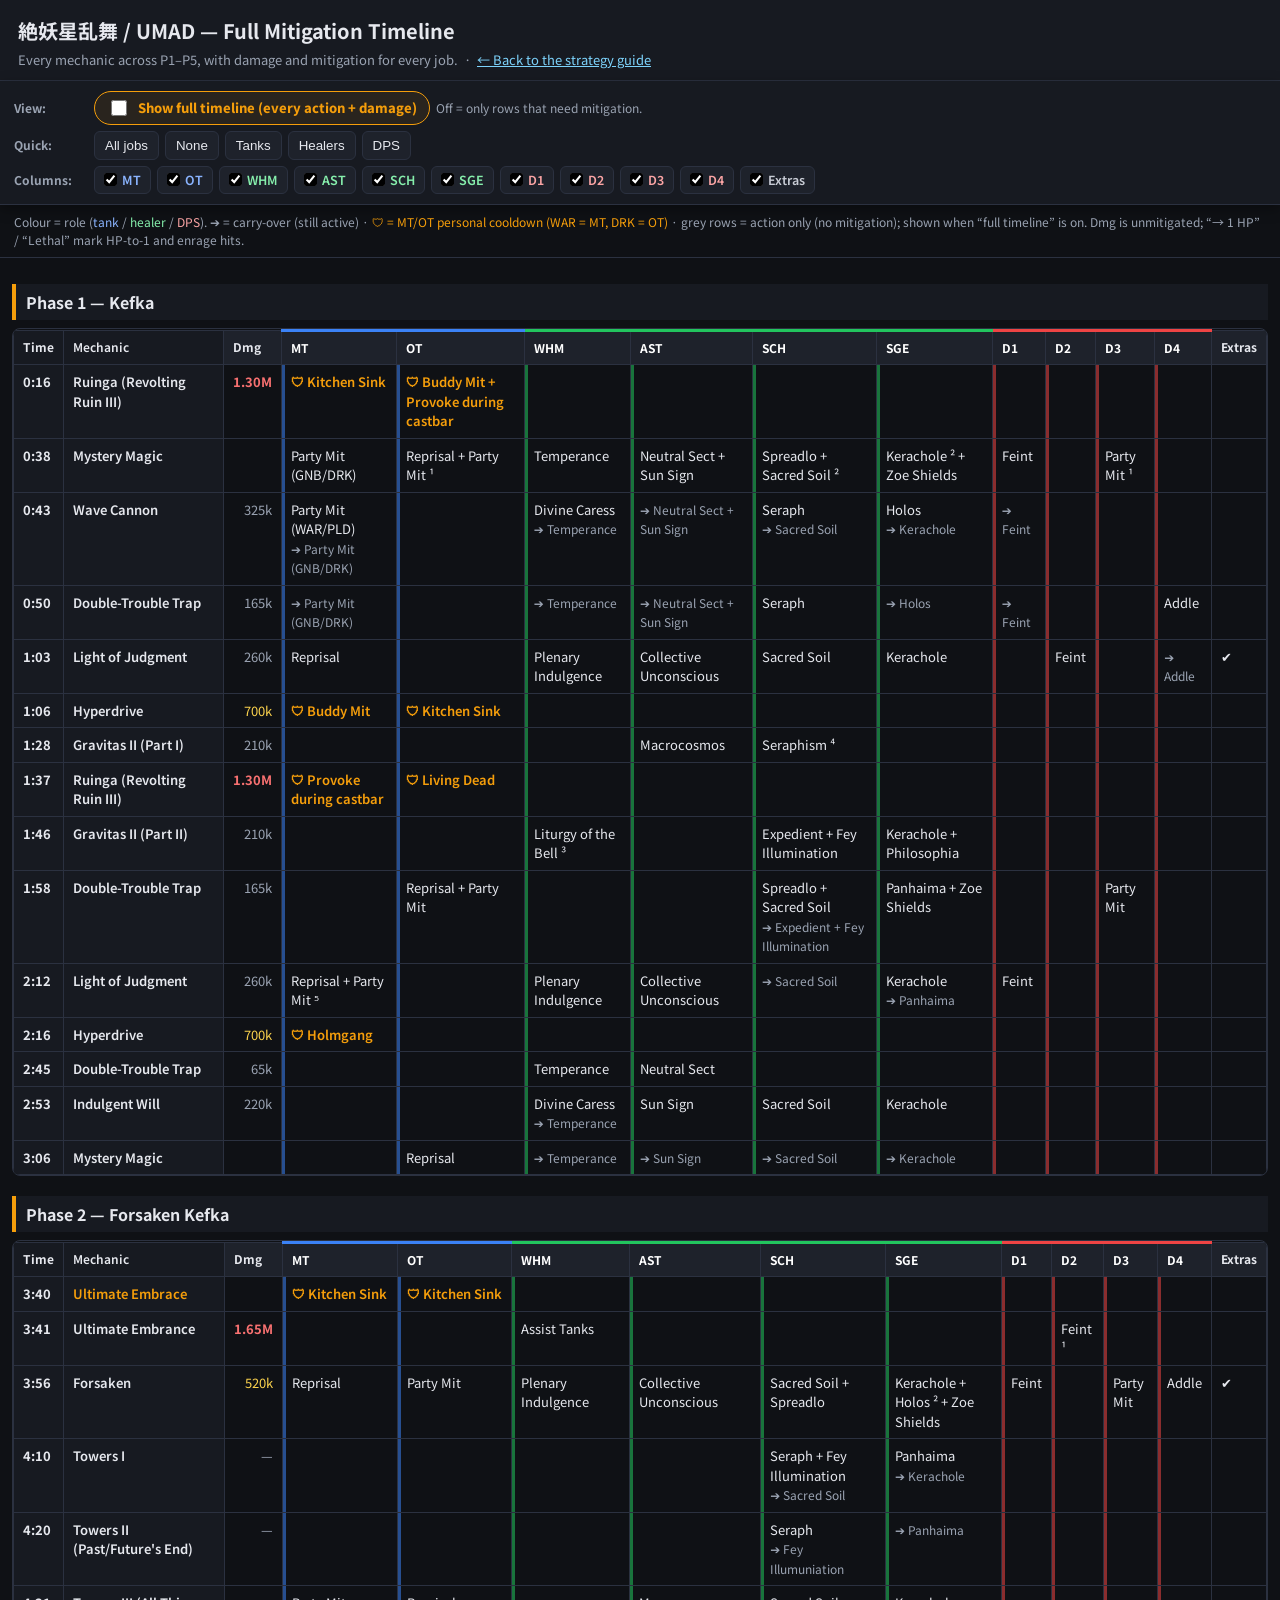
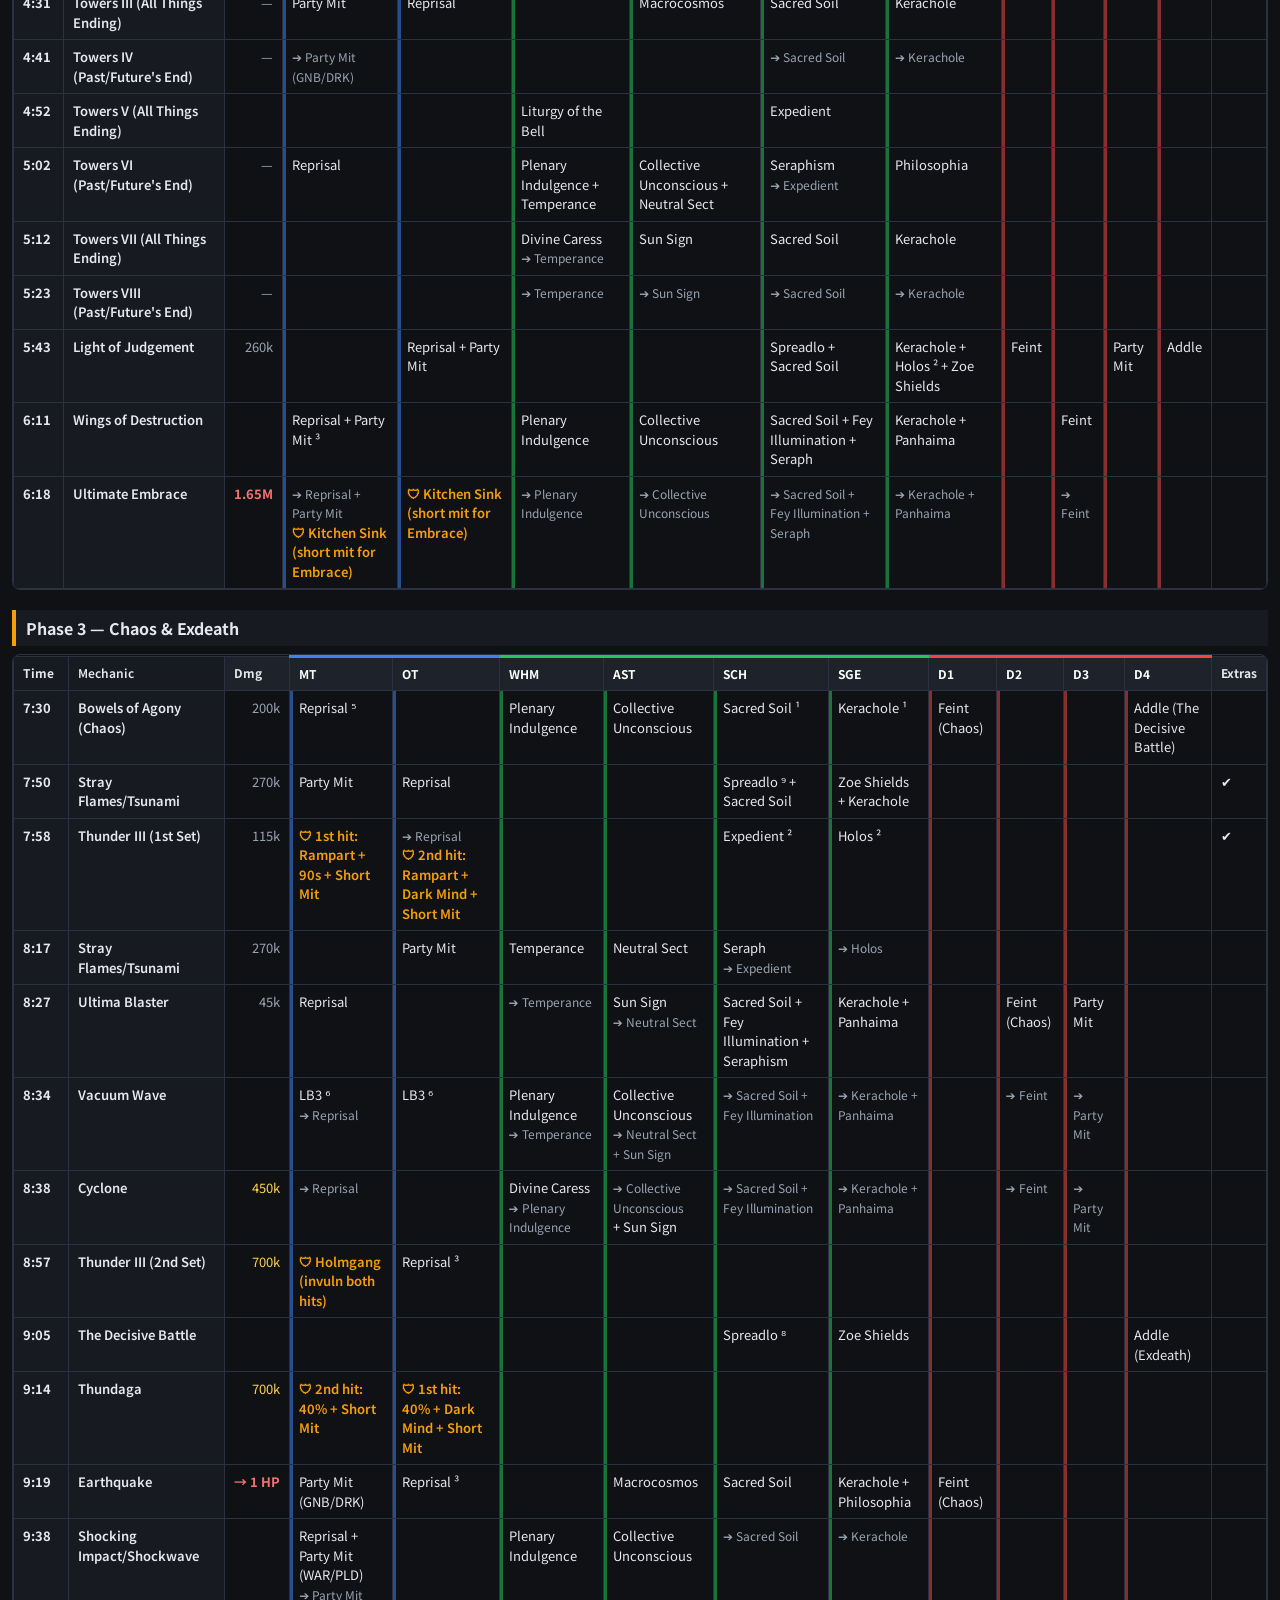
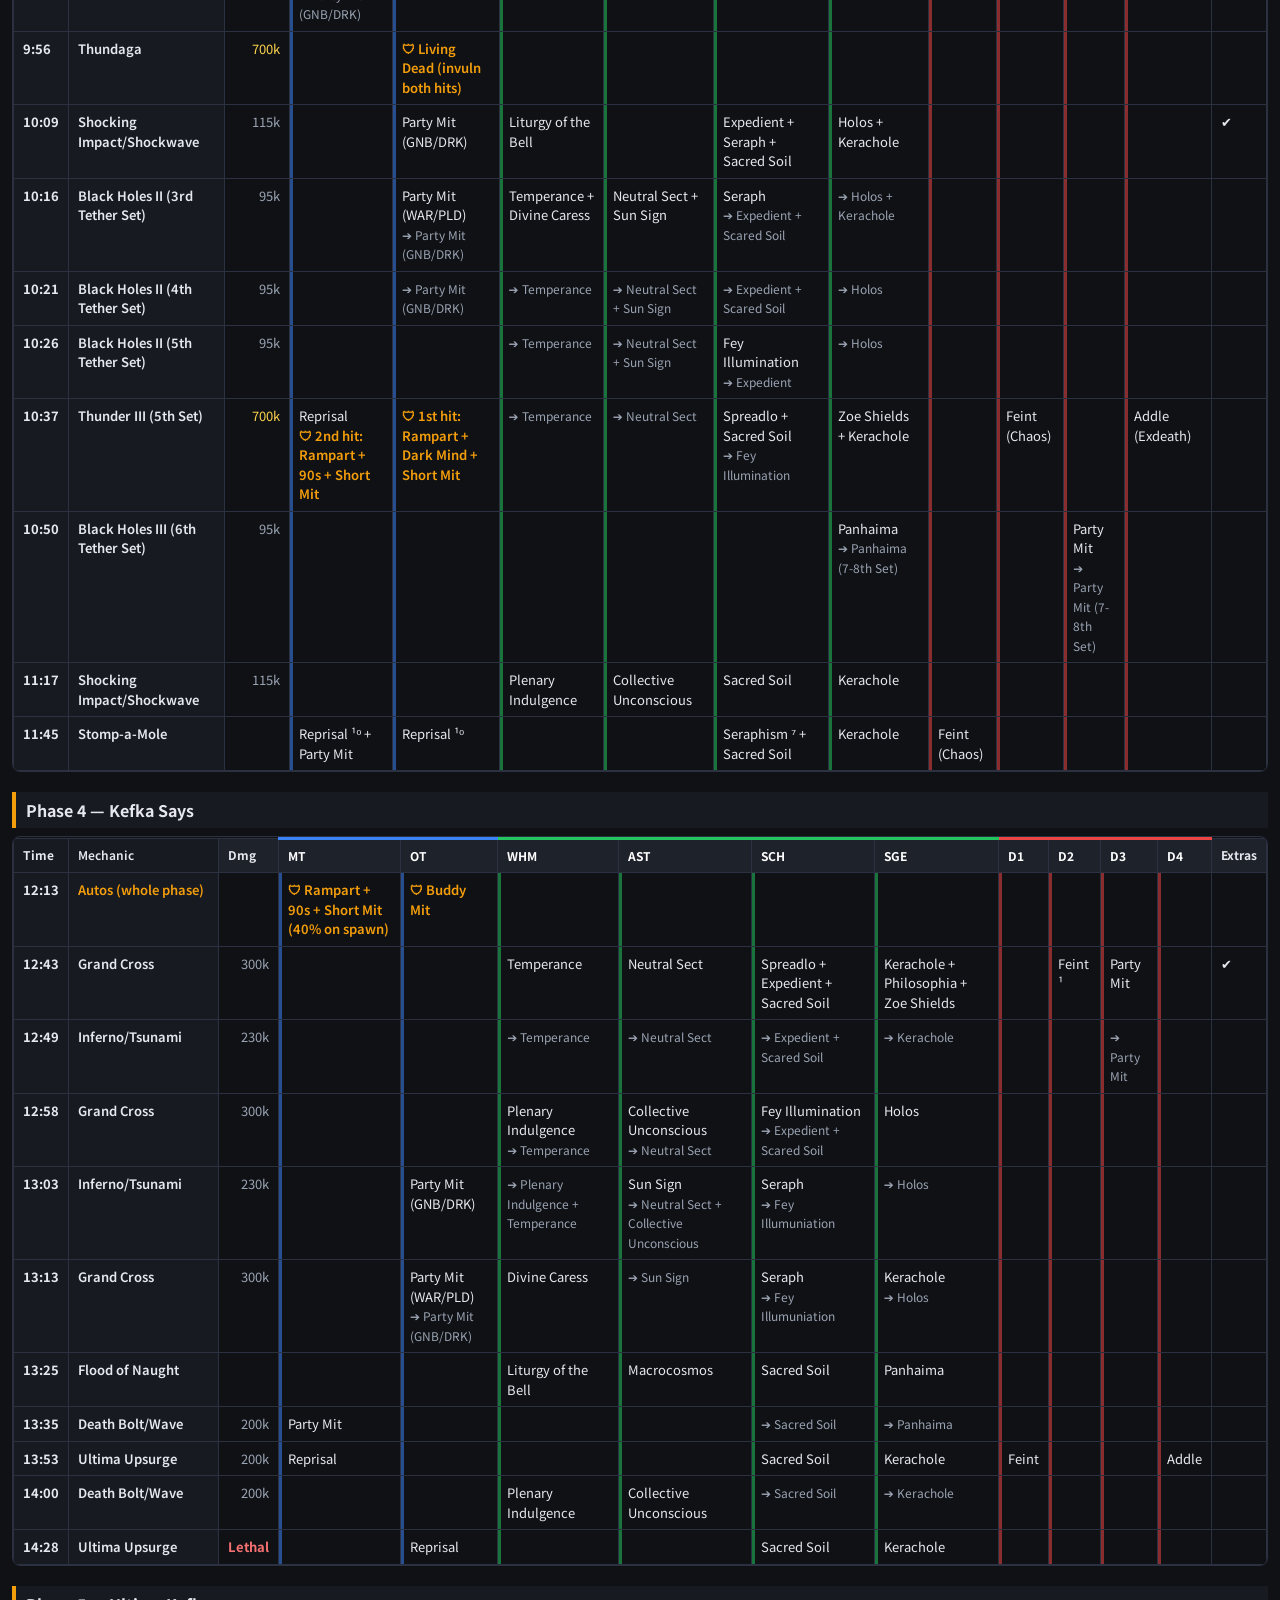
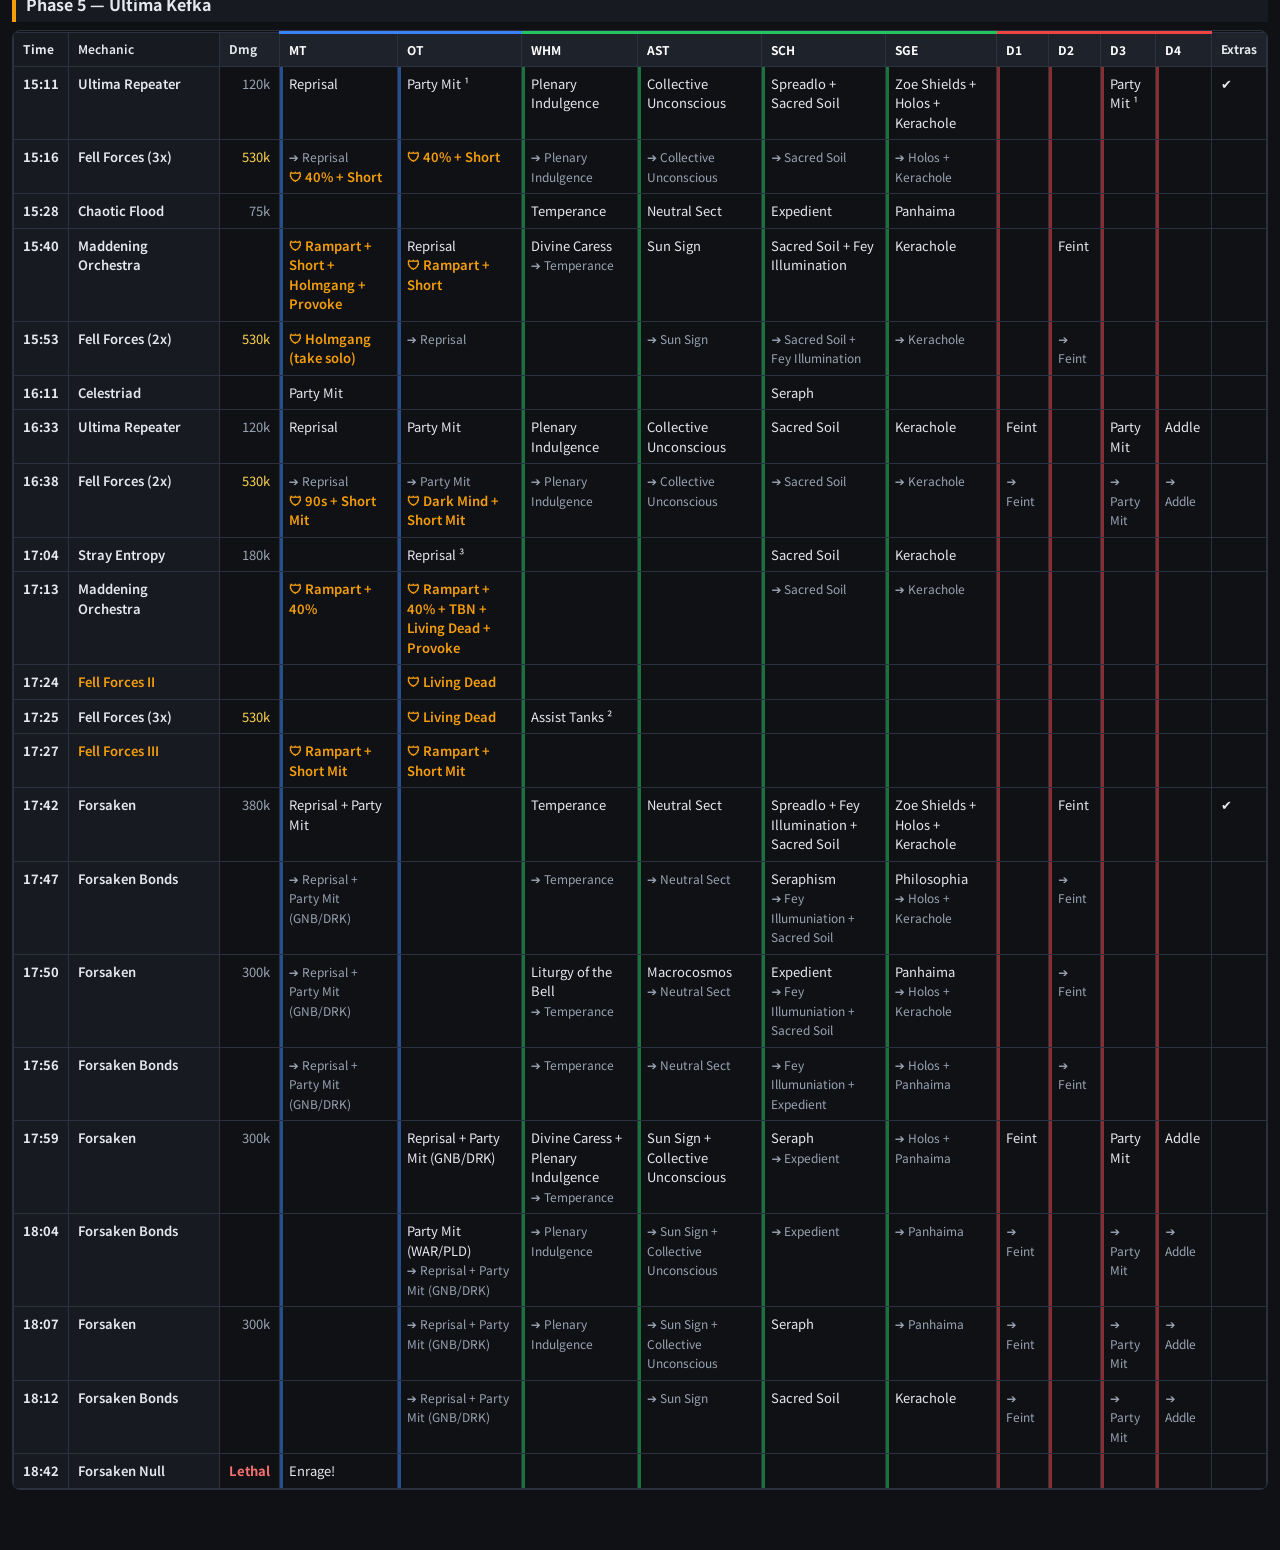
==== commit 77bd78b6: "Timeline: add full boss-action timeline (translated, +damage column) with show/hide toggle; mit-only" ====
--- a/timeline.html
+++ b/timeline.html
@@ -1,54 +1,49 @@
 <!DOCTYPE html>
 <html lang="en"><head>
-<meta charset="UTF-8"><meta name="viewport" content="width=device-width, initial-scale=1">
-<meta name="robots" content="noindex">
+<meta charset="UTF-8"><meta name="viewport" content="width=device-width, initial-scale=1"><meta name="robots" content="noindex">
 <title>UMAD — Full Mitigation Timeline (all jobs)</title>
 <link rel="preconnect" href="https://fonts.googleapis.com"><link rel="preconnect" href="https://fonts.gstatic.com" crossorigin>
 <link href="https://fonts.googleapis.com/css2?family=Noto+Sans+JP:wght@400;600;800&display=swap" rel="stylesheet">
 <style>
 :root{--bg:#0f1115;--panel:#171a21;--panel2:#1e222b;--line:#2b3140;--txt:#e6e8ee;--mut:#9aa3b2;
---tank:#3b82f6;--heal:#22c55e;--dps:#ef4444;--ex:#8b8f99;--accent:#f59e0b;}
-*{box-sizing:border-box}
-body{margin:0;background:var(--bg);color:var(--txt);font:15px/1.5 "Noto Sans JP",system-ui,sans-serif}
+--tank:#3b82f6;--heal:#22c55e;--dps:#ef4444;--accent:#f59e0b;}
+*{box-sizing:border-box} body{margin:0;background:var(--bg);color:var(--txt);font:15px/1.5 "Noto Sans JP",system-ui,sans-serif}
 a{color:#7dd3fc}
 header.top{padding:16px 18px 10px;border-bottom:1px solid var(--line);background:var(--panel)}
-header.top h1{margin:0 0 4px;font-size:20px}
-header.top p{margin:0;color:var(--mut);font-size:13px}
-.controls{position:sticky;top:0;z-index:20;background:var(--panel);border-bottom:1px solid var(--line);
-padding:10px 14px;box-shadow:0 4px 12px rgba(0,0,0,.35)}
-.grp{display:flex;flex-wrap:wrap;gap:6px;align-items:center;margin-bottom:6px}
-.grp:last-child{margin-bottom:0}
-.grp b{font-size:12px;color:var(--mut);margin-right:4px;min-width:60px}
-button.q{font:600 12px/1 inherit;color:var(--txt);background:var(--panel2);border:1px solid var(--line);
-border-radius:6px;padding:6px 10px;cursor:pointer}
+header.top h1{margin:0 0 4px;font-size:20px} header.top p{margin:0;color:var(--mut);font-size:13px}
+.controls{position:sticky;top:0;z-index:20;background:var(--panel);border-bottom:1px solid var(--line);padding:10px 14px;box-shadow:0 4px 12px rgba(0,0,0,.35)}
+.grp{display:flex;flex-wrap:wrap;gap:6px;align-items:center;margin-bottom:6px} .grp:last-child{margin-bottom:0}
+.grp b{font-size:12px;color:var(--mut);margin-right:4px;min-width:70px}
+button.q{font:600 12px/1 inherit;color:var(--txt);background:var(--panel2);border:1px solid var(--line);border-radius:6px;padding:6px 10px;cursor:pointer}
 button.q:hover{border-color:var(--accent)}
-.chk{display:inline-flex;align-items:center;gap:5px;font-size:12.5px;font-weight:600;padding:4px 9px;
-border:1px solid var(--line);border-radius:6px;cursor:pointer;user-select:none;background:var(--panel2)}
+.chk{display:inline-flex;align-items:center;gap:5px;font-size:12.5px;font-weight:600;padding:4px 9px;border:1px solid var(--line);border-radius:6px;cursor:pointer;user-select:none;background:var(--panel2)}
 .chk input{accent-color:currentColor;margin:0}
 .chk.r-tank{color:#8ab4ff}.chk.r-heal{color:#86efac}.chk.r-dps{color:#fca5a5}.chk.r-ex{color:#c9cdd6}
+.switch{display:inline-flex;align-items:center;gap:8px;font-weight:800;font-size:13px;color:var(--accent);
+padding:5px 12px;border:1px solid var(--accent);border-radius:20px;cursor:pointer;background:rgba(245,158,11,.08)}
+.switch input{accent-color:var(--accent);width:16px;height:16px}
 .legend{color:var(--mut);font-size:12px;padding:8px 14px;border-bottom:1px solid var(--line);background:var(--bg)}
-.legend .carry{color:var(--mut)} .legend .cd{color:var(--accent)}
-main{padding:6px 12px 60px}
-.phase{margin-top:20px}
+main{padding:6px 12px 60px} .phase{margin-top:20px}
 .phase h2{font-size:16px;margin:0 0 8px;padding:6px 10px;border-left:4px solid var(--accent);background:var(--panel)}
 .tblwrap{overflow:auto;border:1px solid var(--line);border-radius:8px}
 table{border-collapse:collapse;width:100%;font-size:13px}
 th,td{border:1px solid var(--line);padding:7px 9px;vertical-align:top;text-align:left}
 thead th{position:sticky;top:0;background:var(--panel2);z-index:5;white-space:nowrap;font-size:12px}
-td.c-time,th.c-time{position:sticky;left:0;z-index:4;background:var(--panel);white-space:nowrap;font-variant-numeric:tabular-nums;font-weight:700;min-width:48px}
-td.c-mech,th.c-mech{position:sticky;left:48px;z-index:4;background:var(--panel);min-width:150px;font-weight:600}
+td.c-time,th.c-time{position:sticky;left:0;z-index:4;background:var(--panel);white-space:nowrap;font-variant-numeric:tabular-nums;font-weight:700;min-width:46px}
+td.c-mech,th.c-mech{position:sticky;left:46px;z-index:4;background:var(--panel);min-width:150px;font-weight:600}
 thead th.c-time,thead th.c-mech{z-index:6}
-tbody tr:hover td{background:#20252f}
-tbody tr:hover td.c-time,tbody tr:hover td.c-mech{background:#232834}
-.r-tank{--rc:var(--tank)}.r-heal{--rc:var(--heal)}.r-dps{--rc:var(--dps)}.r-ex{--rc:var(--ex)}
-thead th.r-tank,thead th.r-heal,thead th.r-dps,thead th.r-ex{border-top:3px solid var(--rc);color:#fff}
+td.c-dmg{white-space:nowrap;font-variant-numeric:tabular-nums;text-align:right;color:var(--mut)}
+td.c-dmg.d-mid{color:#fcd34d} td.c-dmg.d-hi{color:#f87171;font-weight:700}
+tbody tr:hover td{background:#20252f} tbody tr:hover td.c-time,tbody tr:hover td.c-mech{background:#232834}
+.r-tank{--rc:var(--tank)}.r-heal{--rc:var(--heal)}.r-dps{--rc:var(--dps)}
+thead th.r-tank,thead th.r-heal,thead th.r-dps{border-top:3px solid var(--rc);color:#fff}
 td.r-tank{box-shadow:inset 3px 0 0 color-mix(in srgb,var(--tank) 55%,transparent)}
 td.r-heal{box-shadow:inset 3px 0 0 color-mix(in srgb,var(--heal) 55%,transparent)}
 td.r-dps{box-shadow:inset 3px 0 0 color-mix(in srgb,var(--dps) 55%,transparent)}
-td .carry{color:var(--mut);font-size:.92em}
-td .cd{color:var(--accent);font-weight:600}
+td .carry{color:var(--mut);font-size:.92em} td .cd{color:var(--accent);font-weight:600}
 tr.cdrow td.c-mech{color:var(--accent)}
-tr.cdrow{background:rgba(245,158,11,.05)}
+tr.nomit td.c-mech{color:var(--mut);font-weight:500} tr.nomit{background:rgba(255,255,255,.012)}
+.hidefull tr.nomit{display:none}
 .hide-MT .c-MT{display:none}
 .hide-OT .c-OT{display:none}
 .hide-WHM .c-WHM{display:none}
@@ -60,56 +55,55 @@
 .hide-D3 .c-D3{display:none}
 .hide-D4 .c-D4{display:none}
 .hide-EX .c-EX{display:none}
-@media(max-width:640px){td.c-mech,th.c-mech{min-width:120px} body{font-size:14px}}
+@media(max-width:640px){td.c-mech,th.c-mech{min-width:118px} body{font-size:14px}}
 </style></head>
 <body>
 <header class="top">
   <h1>絶妖星乱舞 / UMAD — Full Mitigation Timeline</h1>
-  <p>Every mechanic across P1–P5 with mitigation for every job. Tick the columns your team needs.
+  <p>Every mechanic across P1–P5, with damage and mitigation for every job.
   &nbsp;·&nbsp; <a href="index.html">← Back to the strategy guide</a></p>
 </header>
 <div class="controls">
+  <div class="grp"><b>View:</b>
+    <label class="switch"><input type="checkbox" id="fulltl"> Show full timeline (every action + damage)</label>
+    <span style="color:var(--mut);font-size:12px">Off = only rows that need mitigation.</span>
+  </div>
   <div class="grp"><b>Quick:</b>
-    <button class="q" data-q="all">All</button>
-    <button class="q" data-q="none">None</button>
-    <button class="q" data-q="Tanks">Tanks</button>
-    <button class="q" data-q="Healers">Healers</button>
-    <button class="q" data-q="DPS">DPS</button>
+    <button class="q" data-q="all">All jobs</button><button class="q" data-q="none">None</button>
+    <button class="q" data-q="Tanks">Tanks</button><button class="q" data-q="Healers">Healers</button><button class="q" data-q="DPS">DPS</button>
   </div>
   <div class="grp"><b>Columns:</b><label class="chk r-tank"><input type="checkbox" data-col="MT" checked> MT</label><label class="chk r-tank"><input type="checkbox" data-col="OT" checked> OT</label><label class="chk r-heal"><input type="checkbox" data-col="WHM" checked> WHM</label><label class="chk r-heal"><input type="checkbox" data-col="AST" checked> AST</label><label class="chk r-heal"><input type="checkbox" data-col="SCH" checked> SCH</label><label class="chk r-heal"><input type="checkbox" data-col="SGE" checked> SGE</label><label class="chk r-dps"><input type="checkbox" data-col="D1" checked> D1</label><label class="chk r-dps"><input type="checkbox" data-col="D2" checked> D2</label><label class="chk r-dps"><input type="checkbox" data-col="D3" checked> D3</label><label class="chk r-dps"><input type="checkbox" data-col="D4" checked> D4</label><label class="chk r-ex"><input type="checkbox" data-col="EX" checked> Extras</label></div>
 </div>
 <div class="legend">
   Colour = role (<span style="color:#8ab4ff">tank</span> / <span style="color:#86efac">healer</span> / <span style="color:#fca5a5">DPS</span>).
-  <span class="carry">➔ grey = carry-over (mitigation still active from a previous use).</span>
-  <span class="cd">🛡 amber = MT/OT personal cooldown / buster mit (WAR = MT, DRK = OT).</span>
-  Healers are shown by job (run the two your party has); D1–D4 are the four DPS slots.
+  <span style="color:var(--mut)">➔ = carry-over (still active)</span> ·
+  <span style="color:var(--accent)">🛡 = MT/OT personal cooldown (WAR = MT, DRK = OT)</span> ·
+  <span style="color:var(--mut)">grey rows = action only (no mitigation); shown when “full timeline” is on.</span>
+  Dmg is unmitigated; “→ 1 HP” / “Lethal” mark HP-to-1 and enrage hits.
 </div>
 <main>
-<section class="phase" id="tl-P1"><h2>Phase 1 — Kefka</h2><div class="tblwrap"><table><thead><tr><th class="c-time">Time</th><th class="c-mech">Mechanic</th><th class="c-MT r-tank">MT</th><th class="c-OT r-tank">OT</th><th class="c-WHM r-heal">WHM</th><th class="c-AST r-heal">AST</th><th class="c-SCH r-heal">SCH</th><th class="c-SGE r-heal">SGE</th><th class="c-D1 r-dps">D1</th><th class="c-D2 r-dps">D2</th><th class="c-D3 r-dps">D3</th><th class="c-D4 r-dps">D4</th><th class="c-EX r-ex">Extras</th></tr></thead><tbody><tr class="cdrow"><td class="c-time">0:16</td><td class="c-mech">Revolting Ruin III (1st)</td><td class="c-MT r-tank"><span class="cd">🛡 Kitchen Sink</span></td><td class="c-OT r-tank"><span class="cd">🛡 Buddy Mit + Provoke during castbar</span></td><td class="c-WHM r-heal"></td><td class="c-AST r-heal"></td><td class="c-SCH r-heal"></td><td class="c-SGE r-heal"></td><td class="c-D1 r-dps"></td><td class="c-D2 r-dps"></td><td class="c-D3 r-dps"></td><td class="c-D4 r-dps"></td><td class="c-EX r-ex"></td></tr><tr class=""><td class="c-time">0:38</td><td class="c-mech">Mystery Magic</td><td class="c-MT r-tank"><span>Party Mit (GNB/DRK)</span></td><td class="c-OT r-tank"><span>Reprisal + Party Mit ¹</span></td><td class="c-WHM r-heal"><span>Temperance</span></td><td class="c-AST r-heal"><span>Neutral Sect + Sun Sign</span></td><td class="c-SCH r-heal"><span>Spreadlo + Sacred Soil ²</span></td><td class="c-SGE r-heal"><span>Kerachole ² + Zoe Shields</span></td><td class="c-D1 r-dps"><span>Feint</span></td><td class="c-D2 r-dps"></td><td class="c-D3 r-dps"><span>Party Mit ¹</span></td><td class="c-D4 r-dps"></td><td class="c-EX r-ex"></td></tr><tr class=""><td class="c-time">0:43</td><td class="c-mech">Wave Cannon</td><td class="c-MT r-tank"><span>Party Mit (WAR/PLD)</span><br><span class="carry">➔ Party Mit (GNB/DRK)</span></td><td class="c-OT r-tank"></td><td class="c-WHM r-heal"><span>Divine Caress</span><br><span class="carry">➔ Temperance</span></td><td class="c-AST r-heal"><span class="carry">➔ Neutral Sect + Sun Sign</span></td><td class="c-SCH r-heal"><span>Seraph</span><br><span class="carry">➔ Sacred Soil</span></td><td class="c-SGE r-heal"><span>Holos</span><br><span class="carry">➔ Kerachole</span></td><td class="c-D1 r-dps"><span class="carry">➔ Feint</span></td><td class="c-D2 r-dps"></td><td class="c-D3 r-dps"></td><td class="c-D4 r-dps"></td><td class="c-EX r-ex"></td></tr><tr class=""><td class="c-time">0:50</td><td class="c-mech">Double-Trouble Trap</td><td class="c-MT r-tank"><span class="carry">➔ Party Mit (GNB/DRK)</span></td><td class="c-OT r-tank"></td><td class="c-WHM r-heal"><span class="carry">➔ Temperance</span></td><td class="c-AST r-heal"><span class="carry">➔ Neutral Sect + Sun Sign</span></td><td class="c-SCH r-heal"><span>Seraph</span></td><td class="c-SGE r-heal"><span class="carry">➔ Holos</span></td><td class="c-D1 r-dps"><span class="carry">➔ Feint</span></td><td class="c-D2 r-dps"></td><td class="c-D3 r-dps"></td><td class="c-D4 r-dps"><span>Addle</span></td><td class="c-EX r-ex"></td></tr><tr class=""><td class="c-time">1:03</td><td class="c-mech">Light of Judgment</td><td class="c-MT r-tank"><span>Reprisal</span></td><td class="c-OT r-tank"></td><td class="c-WHM r-heal"><span>Plenary Indulgence</span></td><td class="c-AST r-heal"><span>Collective Unconscious</span></td><td class="c-SCH r-heal"><span>Sacred Soil</span></td><td class="c-SGE r-heal"><span>Kerachole</span></td><td class="c-D1 r-dps"></td><td class="c-D2 r-dps"><span>Feint</span></td><td class="c-D3 r-dps"></td><td class="c-D4 r-dps"><span class="carry">➔ Addle</span></td><td class="c-EX r-ex"><span>✔</span></td></tr><tr class="cdrow"><td class="c-time">1:05</td><td class="c-mech">Hyperdrive (3×, 1st)</td><td class="c-MT r-tank"><span class="cd">🛡 Buddy Mit</span></td><td class="c-OT r-tank"><span class="cd">🛡 Kitchen Sink</span></td><td class="c-WHM r-heal"></td><td class="c-AST r-heal"></td><td class="c-SCH r-heal"></td><td class="c-SGE r-heal"></td><td class="c-D1 r-dps"></td><td class="c-D2 r-dps"></td><td class="c-D3 r-dps"></td><td class="c-D4 r-dps"></td><td class="c-EX r-ex"></td></tr><tr class=""><td class="c-time">1:28</td><td class="c-mech">Gravitas II (Part I)</td><td class="c-MT r-tank"></td><td class="c-OT r-tank"></td><td class="c-WHM r-heal"></td><td class="c-AST r-heal"><span>Macrocosmos</span></td><td class="c-SCH r-heal"><span>Seraphism ⁴</span></td><td class="c-SGE r-heal"></td><td class="c-D1 r-dps"></td><td class="c-D2 r-dps"></td><td class="c-D3 r-dps"></td><td class="c-D4 r-dps"></td><td class="c-EX r-ex"></td></tr><tr class="cdrow"><td class="c-time">1:38</td><td class="c-mech">Revolting Ruin III (2nd)</td><td class="c-MT r-tank"><span class="cd">🛡 Provoke during castbar</span></td><td class="c-OT r-tank"><span class="cd">🛡 Living Dead</span></td><td class="c-WHM r-heal"></td><td class="c-AST r-heal"></td><td class="c-SCH r-heal"></td><td class="c-SGE r-heal"></td><td class="c-D1 r-dps"></td><td class="c-D2 r-dps"></td><td class="c-D3 r-dps"></td><td class="c-D4 r-dps"></td><td class="c-EX r-ex"></td></tr><tr class=""><td class="c-time">1:46</td><td class="c-mech">Gravitas II (Part II)</td><td class="c-MT r-tank"></td><td class="c-OT r-tank"></td><td class="c-WHM r-heal"><span>Liturgy of the Bell ³</span></td><td class="c-AST r-heal"></td><td class="c-SCH r-heal"><span>Expedient + Fey Illumination</span></td><td class="c-SGE r-heal"><span>Kerachole + Philosophia</span></td><td class="c-D1 r-dps"></td><td class="c-D2 r-dps"></td><td class="c-D3 r-dps"></td><td class="c-D4 r-dps"></td><td class="c-EX r-ex"></td></tr><tr class=""><td class="c-time">1:58</td><td class="c-mech">Double-Trouble Trap</td><td class="c-MT r-tank"></td><td class="c-OT r-tank"><span>Reprisal + Party Mit</span></td><td class="c-WHM r-heal"></td><td class="c-AST r-heal"></td><td class="c-SCH r-heal"><span>Spreadlo + Sacred Soil</span><br><span class="carry">➔ Expedient + Fey Illumination</span></td><td class="c-SGE r-heal"><span>Panhaima + Zoe Shields</span></td><td class="c-D1 r-dps"></td><td class="c-D2 r-dps"></td><td class="c-D3 r-dps"><span>Party Mit</span></td><td class="c-D4 r-dps"></td><td class="c-EX r-ex"></td></tr><tr class=""><td class="c-time">2:12</td><td class="c-mech">Light of Judgment</td><td class="c-MT r-tank"><span>Reprisal + Party Mit ⁵</span></td><td class="c-OT r-tank"></td><td class="c-WHM r-heal"><span>Plenary Indulgence</span></td><td class="c-AST r-heal"><span>Collective Unconscious</span></td><td class="c-SCH r-heal"><span class="carry">➔ Sacred Soil</span></td><td class="c-SGE r-heal"><span>Kerachole</span><br><span class="carry">➔ Panhaima</span></td><td class="c-D1 r-dps"><span>Feint</span></td><td class="c-D2 r-dps"></td><td class="c-D3 r-dps"></td><td class="c-D4 r-dps"></td><td class="c-EX r-ex"></td></tr><tr class="cdrow"><td class="c-time">2:16</td><td class="c-mech">Hyperdrive (3×, 2nd)</td><td class="c-MT r-tank"><span class="cd">🛡 Holmgang</span></td><td class="c-OT r-tank"></td><td class="c-WHM r-heal"></td><td class="c-AST r-heal"></td><td class="c-SCH r-heal"></td><td class="c-SGE r-heal"></td><td class="c-D1 r-dps"></td><td class="c-D2 r-dps"></td><td class="c-D3 r-dps"></td><td class="c-D4 r-dps"></td><td class="c-EX r-ex"></td></tr><tr class=""><td class="c-time">2:45</td><td class="c-mech">Double-Trouble Trap</td><td class="c-MT r-tank"></td><td class="c-OT r-tank"></td><td class="c-WHM r-heal"><span>Temperance</span></td><td class="c-AST r-heal"><span>Neutral Sect</span></td><td class="c-SCH r-heal"></td><td class="c-SGE r-heal"></td><td class="c-D1 r-dps"></td><td class="c-D2 r-dps"></td><td class="c-D3 r-dps"></td><td class="c-D4 r-dps"></td><td class="c-EX r-ex"></td></tr><tr class=""><td class="c-time">2:53</td><td class="c-mech">Indulgent Will</td><td class="c-MT r-tank"></td><td class="c-OT r-tank"></td><td class="c-WHM r-heal"><span>Divine Caress</span><br><span class="carry">➔ Temperance</span></td><td class="c-AST r-heal"><span>Sun Sign</span></td><td class="c-SCH r-heal"><span>Sacred Soil</span></td><td class="c-SGE r-heal"><span>Kerachole</span></td><td class="c-D1 r-dps"></td><td class="c-D2 r-dps"></td><td class="c-D3 r-dps"></td><td class="c-D4 r-dps"></td><td class="c-EX r-ex"></td></tr><tr class=""><td class="c-time">3:07</td><td class="c-mech">Mystery Magic</td><td class="c-MT r-tank"></td><td class="c-OT r-tank"><span>Reprisal</span></td><td class="c-WHM r-heal"><span class="carry">➔ Temperance</span></td><td class="c-AST r-heal"><span class="carry">➔ Sun Sign</span></td><td class="c-SCH r-heal"><span class="carry">➔ Sacred Soil</span></td><td class="c-SGE r-heal"><span class="carry">➔ Kerachole</span></td><td class="c-D1 r-dps"></td><td class="c-D2 r-dps"></td><td class="c-D3 r-dps"></td><td class="c-D4 r-dps"></td><td class="c-EX r-ex"></td></tr></tbody></table></div></section>
-<section class="phase" id="tl-P2"><h2>Phase 2 — Forsaken Kefka</h2><div class="tblwrap"><table><thead><tr><th class="c-time">Time</th><th class="c-mech">Mechanic</th><th class="c-MT r-tank">MT</th><th class="c-OT r-tank">OT</th><th class="c-WHM r-heal">WHM</th><th class="c-AST r-heal">AST</th><th class="c-SCH r-heal">SCH</th><th class="c-SGE r-heal">SGE</th><th class="c-D1 r-dps">D1</th><th class="c-D2 r-dps">D2</th><th class="c-D3 r-dps">D3</th><th class="c-D4 r-dps">D4</th><th class="c-EX r-ex">Extras</th></tr></thead><tbody><tr class="cdrow"><td class="c-time">3:40</td><td class="c-mech">Ultimate Embrace (Arms of the End)</td><td class="c-MT r-tank"><span class="cd">🛡 Kitchen Sink</span></td><td class="c-OT r-tank"><span class="cd">🛡 Kitchen Sink</span></td><td class="c-WHM r-heal"></td><td class="c-AST r-heal"></td><td class="c-SCH r-heal"></td><td class="c-SGE r-heal"></td><td class="c-D1 r-dps"></td><td class="c-D2 r-dps"></td><td class="c-D3 r-dps"></td><td class="c-D4 r-dps"></td><td class="c-EX r-ex"></td></tr><tr class=""><td class="c-time">3:41</td><td class="c-mech">Ultimate Embrance</td><td class="c-MT r-tank"></td><td class="c-OT r-tank"></td><td class="c-WHM r-heal"><span>Assist Tanks</span></td><td class="c-AST r-heal"></td><td class="c-SCH r-heal"></td><td class="c-SGE r-heal"></td><td class="c-D1 r-dps"></td><td class="c-D2 r-dps"><span>Feint ¹</span></td><td class="c-D3 r-dps"></td><td class="c-D4 r-dps"></td><td class="c-EX r-ex"></td></tr><tr class=""><td class="c-time">3:56</td><td class="c-mech">Forsaken</td><td class="c-MT r-tank"><span>Reprisal</span></td><td class="c-OT r-tank"><span>Party Mit</span></td><td class="c-WHM r-heal"><span>Plenary Indulgence</span></td><td class="c-AST r-heal"><span>Collective Unconscious</span></td><td class="c-SCH r-heal"><span>Sacred Soil + Spreadlo</span></td><td class="c-SGE r-heal"><span>Kerachole + Holos ² + Zoe Shields</span></td><td class="c-D1 r-dps"><span>Feint</span></td><td class="c-D2 r-dps"></td><td class="c-D3 r-dps"><span>Party Mit</span></td><td class="c-D4 r-dps"><span>Addle</span></td><td class="c-EX r-ex"><span>✔</span></td></tr><tr class=""><td class="c-time">4:10</td><td class="c-mech">Towers I</td><td class="c-MT r-tank"></td><td class="c-OT r-tank"></td><td class="c-WHM r-heal"></td><td class="c-AST r-heal"></td><td class="c-SCH r-heal"><span>Seraph + Fey Illumination</span><br><span class="carry">➔ Sacred Soil</span></td><td class="c-SGE r-heal"><span>Panhaima</span><br><span class="carry">➔ Kerachole</span></td><td class="c-D1 r-dps"></td><td class="c-D2 r-dps"></td><td class="c-D3 r-dps"></td><td class="c-D4 r-dps"></td><td class="c-EX r-ex"></td></tr><tr class=""><td class="c-time">4:20</td><td class="c-mech">Towers II (Past/Future&#x27;s End)</td><td class="c-MT r-tank"></td><td class="c-OT r-tank"></td><td class="c-WHM r-heal"></td><td class="c-AST r-heal"></td><td class="c-SCH r-heal"><span>Seraph</span><br><span class="carry">➔ Fey Illumuniation</span></td><td class="c-SGE r-heal"><span class="carry">➔ Panhaima</span></td><td class="c-D1 r-dps"></td><td class="c-D2 r-dps"></td><td class="c-D3 r-dps"></td><td class="c-D4 r-dps"></td><td class="c-EX r-ex"></td></tr><tr class=""><td class="c-time">4:31</td><td class="c-mech">Towers III 
-(All Things Ending)</td><td class="c-MT r-tank"><span>Party Mit</span></td><td class="c-OT r-tank"><span>Reprisal</span></td><td class="c-WHM r-heal"></td><td class="c-AST r-heal"><span>Macrocosmos</span></td><td class="c-SCH r-heal"><span>Sacred Soil</span></td><td class="c-SGE r-heal"><span>Kerachole</span></td><td class="c-D1 r-dps"></td><td class="c-D2 r-dps"></td><td class="c-D3 r-dps"></td><td class="c-D4 r-dps"></td><td class="c-EX r-ex"></td></tr><tr class=""><td class="c-time">4:41</td><td class="c-mech">Towers IV (Past/Future&#x27;s End)</td><td class="c-MT r-tank"><span class="carry">➔ Party Mit (GNB/DRK)</span></td><td class="c-OT r-tank"></td><td class="c-WHM r-heal"></td><td class="c-AST r-heal"></td><td class="c-SCH r-heal"><span class="carry">➔ Sacred Soil</span></td><td class="c-SGE r-heal"><span class="carry">➔ Kerachole</span></td><td class="c-D1 r-dps"></td><td class="c-D2 r-dps"></td><td class="c-D3 r-dps"></td><td class="c-D4 r-dps"></td><td class="c-EX r-ex"></td></tr><tr class=""><td class="c-time">4:52</td><td class="c-mech">Towers V 
-(All Things Ending)</td><td class="c-MT r-tank"></td><td class="c-OT r-tank"></td><td class="c-WHM r-heal"><span>Liturgy of the Bell</span></td><td class="c-AST r-heal"></td><td class="c-SCH r-heal"><span>Expedient</span></td><td class="c-SGE r-heal"></td><td class="c-D1 r-dps"></td><td class="c-D2 r-dps"></td><td class="c-D3 r-dps"></td><td class="c-D4 r-dps"></td><td class="c-EX r-ex"></td></tr><tr class=""><td class="c-time">5:02</td><td class="c-mech">Towers VI (Past/Future&#x27;s End)</td><td class="c-MT r-tank"><span>Reprisal</span></td><td class="c-OT r-tank"></td><td class="c-WHM r-heal"><span>Plenary Indulgence + Temperance</span></td><td class="c-AST r-heal"><span>Collective Unconscious + Neutral Sect</span></td><td class="c-SCH r-heal"><span>Seraphism</span><br><span class="carry">➔ Expedient</span></td><td class="c-SGE r-heal"><span>Philosophia</span></td><td class="c-D1 r-dps"></td><td class="c-D2 r-dps"></td><td class="c-D3 r-dps"></td><td class="c-D4 r-dps"></td><td class="c-EX r-ex"></td></tr><tr class=""><td class="c-time">5:12</td><td class="c-mech">Towers VII 
-(All Things Ending)</td><td class="c-MT r-tank"></td><td class="c-OT r-tank"></td><td class="c-WHM r-heal"><span>Divine Caress</span><br><span class="carry">➔ Temperance</span></td><td class="c-AST r-heal"><span>Sun Sign</span></td><td class="c-SCH r-heal"><span>Sacred Soil</span></td><td class="c-SGE r-heal"><span>Kerachole</span></td><td class="c-D1 r-dps"></td><td class="c-D2 r-dps"></td><td class="c-D3 r-dps"></td><td class="c-D4 r-dps"></td><td class="c-EX r-ex"></td></tr><tr class=""><td class="c-time">5:23</td><td class="c-mech">Towers VIII (Past/Future&#x27;s End)</td><td class="c-MT r-tank"></td><td class="c-OT r-tank"></td><td class="c-WHM r-heal"><span class="carry">➔ Temperance</span></td><td class="c-AST r-heal"><span class="carry">➔ Sun Sign</span></td><td class="c-SCH r-heal"><span class="carry">➔ Sacred Soil</span></td><td class="c-SGE r-heal"><span class="carry">➔ Kerachole</span></td><td class="c-D1 r-dps"></td><td class="c-D2 r-dps"></td><td class="c-D3 r-dps"></td><td class="c-D4 r-dps"></td><td class="c-EX r-ex"></td></tr><tr class=""><td class="c-time">5:43</td><td class="c-mech">Light of Judgement</td><td class="c-MT r-tank"></td><td class="c-OT r-tank"><span>Reprisal + Party Mit</span></td><td class="c-WHM r-heal"></td><td class="c-AST r-heal"></td><td class="c-SCH r-heal"><span>Spreadlo + Sacred Soil</span></td><td class="c-SGE r-heal"><span>Kerachole + Holos ² + Zoe Shields</span></td><td class="c-D1 r-dps"><span>Feint</span></td><td class="c-D2 r-dps"></td><td class="c-D3 r-dps"><span>Party Mit</span></td><td class="c-D4 r-dps"><span>Addle</span></td><td class="c-EX r-ex"></td></tr><tr class="cdrow"><td class="c-time">6:11</td><td class="c-mech">Wings of Destruction + Ultimate Embrace</td><td class="c-MT r-tank"><span class="cd">🛡 Kitchen Sink (short mit for the Embrace)</span></td><td class="c-OT r-tank"><span class="cd">🛡 Kitchen Sink (short mit for the Embrace)</span></td><td class="c-WHM r-heal"></td><td class="c-AST r-heal"></td><td class="c-SCH r-heal"></td><td class="c-SGE r-heal"></td><td class="c-D1 r-dps"></td><td class="c-D2 r-dps"></td><td class="c-D3 r-dps"></td><td class="c-D4 r-dps"></td><td class="c-EX r-ex"></td></tr><tr class=""><td class="c-time">6:11</td><td class="c-mech">Wings of Destruction</td><td class="c-MT r-tank"><span>Reprisal + Party Mit ³</span></td><td class="c-OT r-tank"></td><td class="c-WHM r-heal"><span>Plenary Indulgence</span></td><td class="c-AST r-heal"><span>Collective Unconscious</span></td><td class="c-SCH r-heal"><span>Sacred Soil + Fey Illumination + Seraph</span></td><td class="c-SGE r-heal"><span>Kerachole + Panhaima</span></td><td class="c-D1 r-dps"></td><td class="c-D2 r-dps"><span>Feint</span></td><td class="c-D3 r-dps"></td><td class="c-D4 r-dps"></td><td class="c-EX r-ex"></td></tr><tr class=""><td class="c-time">6:18</td><td class="c-mech">Ultimate Embrace</td><td class="c-MT r-tank"><span class="carry">➔ Reprisal + Party Mit</span></td><td class="c-OT r-tank"></td><td class="c-WHM r-heal"><span class="carry">➔ Plenary Indulgence</span></td><td class="c-AST r-heal"><span class="carry">➔ Collective Unconscious</span></td><td class="c-SCH r-heal"><span class="carry">➔ Sacred Soil + Fey Illumination + Seraph</span></td><td class="c-SGE r-heal"><span class="carry">➔ Kerachole + Panhaima</span></td><td class="c-D1 r-dps"></td><td class="c-D2 r-dps"><span class="carry">➔ Feint</span></td><td class="c-D3 r-dps"></td><td class="c-D4 r-dps"></td><td class="c-EX r-ex"></td></tr></tbody></table></div></section>
-<section class="phase" id="tl-P3"><h2>Phase 3 — Chaos &amp; Exdeath</h2><div class="tblwrap"><table><thead><tr><th class="c-time">Time</th><th class="c-mech">Mechanic</th><th class="c-MT r-tank">MT</th><th class="c-OT r-tank">OT</th><th class="c-WHM r-heal">WHM</th><th class="c-AST r-heal">AST</th><th class="c-SCH r-heal">SCH</th><th class="c-SGE r-heal">SGE</th><th class="c-D1 r-dps">D1</th><th class="c-D2 r-dps">D2</th><th class="c-D3 r-dps">D3</th><th class="c-D4 r-dps">D4</th><th class="c-EX r-ex">Extras</th></tr></thead><tbody><tr class=""><td class="c-time">7:30</td><td class="c-mech">Bowels of Agony (Chaos)</td><td class="c-MT r-tank"><span>Reprisal ⁵</span></td><td class="c-OT r-tank"></td><td class="c-WHM r-heal"><span>Plenary Indulgence</span></td><td class="c-AST r-heal"><span>Collective Unconscious</span></td><td class="c-SCH r-heal"><span>Sacred Soil ¹</span></td><td class="c-SGE r-heal"><span>Kerachole ¹</span></td><td class="c-D1 r-dps"><span>Feint (Chaos)</span></td><td class="c-D2 r-dps"></td><td class="c-D3 r-dps"></td><td class="c-D4 r-dps"><span>Addle (The Decisive Battle)</span></td><td class="c-EX r-ex"></td></tr><tr class=""><td class="c-time">7:50</td><td class="c-mech">Stray Flames/Tsunami</td><td class="c-MT r-tank"><span>Party Mit</span></td><td class="c-OT r-tank"><span>Reprisal</span></td><td class="c-WHM r-heal"></td><td class="c-AST r-heal"></td><td class="c-SCH r-heal"><span>Spreadlo ⁹ + Sacred Soil</span></td><td class="c-SGE r-heal"><span>Zoe Shields + Kerachole</span></td><td class="c-D1 r-dps"></td><td class="c-D2 r-dps"></td><td class="c-D3 r-dps"></td><td class="c-D4 r-dps"></td><td class="c-EX r-ex"><span>✔</span></td></tr><tr class=""><td class="c-time">7:58</td><td class="c-mech">Thunder III (1st Set)</td><td class="c-MT r-tank"><span class="cd">🛡 1st hit: Rampart + 90s + Short Mit</span></td><td class="c-OT r-tank"><span class="carry">➔ Reprisal</span><br><span class="cd">🛡 2nd hit: Rampart + Dark Mind + Short Mit</span></td><td class="c-WHM r-heal"></td><td class="c-AST r-heal"></td><td class="c-SCH r-heal"><span>Expedient ²</span></td><td class="c-SGE r-heal"><span>Holos ²</span></td><td class="c-D1 r-dps"></td><td class="c-D2 r-dps"></td><td class="c-D3 r-dps"></td><td class="c-D4 r-dps"></td><td class="c-EX r-ex"><span>✔</span></td></tr><tr class=""><td class="c-time">8:17</td><td class="c-mech">Stray Flames/Tsunami</td><td class="c-MT r-tank"></td><td class="c-OT r-tank"><span>Party Mit</span></td><td class="c-WHM r-heal"><span>Temperance</span></td><td class="c-AST r-heal"><span>Neutral Sect</span></td><td class="c-SCH r-heal"><span>Seraph</span><br><span class="carry">➔ Expedient</span></td><td class="c-SGE r-heal"><span class="carry">➔ Holos</span></td><td class="c-D1 r-dps"></td><td class="c-D2 r-dps"></td><td class="c-D3 r-dps"></td><td class="c-D4 r-dps"></td><td class="c-EX r-ex"></td></tr><tr class=""><td class="c-time">8:27</td><td class="c-mech">Ultima Blaster</td><td class="c-MT r-tank"><span>Reprisal</span></td><td class="c-OT r-tank"></td><td class="c-WHM r-heal"><span class="carry">➔ Temperance</span></td><td class="c-AST r-heal"><span>Sun Sign</span><br><span class="carry">➔ Neutral Sect</span></td><td class="c-SCH r-heal"><span>Sacred Soil + Fey Illumination + Seraphism</span></td><td class="c-SGE r-heal"><span>Kerachole + Panhaima</span></td><td class="c-D1 r-dps"></td><td class="c-D2 r-dps"><span>Feint (Chaos)</span></td><td class="c-D3 r-dps"><span>Party Mit</span></td><td class="c-D4 r-dps"></td><td class="c-EX r-ex"></td></tr><tr class=""><td class="c-time">8:34</td><td class="c-mech">Vacuum Wave</td><td class="c-MT r-tank"><span>LB3 ⁶</span><br><span class="carry">➔ Reprisal</span></td><td class="c-OT r-tank"><span>LB3 ⁶</span></td><td class="c-WHM r-heal"><span>Plenary Indulgence</span><br><span class="carry">➔ Temperance</span></td><td class="c-AST r-heal"><span>Collective Unconscious</span><br><span class="carry">➔ Neutral Sect + Sun Sign</span></td><td class="c-SCH r-heal"><span class="carry">➔ Sacred Soil + Fey Illumination</span></td><td class="c-SGE r-heal"><span class="carry">➔ Kerachole + Panhaima</span></td><td class="c-D1 r-dps"></td><td class="c-D2 r-dps"><span class="carry">➔ Feint</span></td><td class="c-D3 r-dps"><span class="carry">➔ Party Mit</span></td><td class="c-D4 r-dps"></td><td class="c-EX r-ex"></td></tr><tr class=""><td class="c-time">8:38</td><td class="c-mech">Cyclone</td><td class="c-MT r-tank"><span class="carry">➔ Reprisal</span></td><td class="c-OT r-tank"></td><td class="c-WHM r-heal"><span>Divine Caress</span><br><span class="carry">➔ Plenary Indulgence</span></td><td class="c-AST r-heal"><span class="carry">➔ Collective Unconscious</span><br><span>+ Sun Sign</span></td><td class="c-SCH r-heal"><span class="carry">➔ Sacred Soil + Fey Illumination</span></td><td class="c-SGE r-heal"><span class="carry">➔ Kerachole + Panhaima</span></td><td class="c-D1 r-dps"></td><td class="c-D2 r-dps"><span class="carry">➔ Feint</span></td><td class="c-D3 r-dps"><span class="carry">➔ Party Mit</span></td><td class="c-D4 r-dps"></td><td class="c-EX r-ex"></td></tr><tr class=""><td class="c-time">8:57</td><td class="c-mech">Thunder III (2nd Set)</td><td class="c-MT r-tank"><span class="cd">🛡 Holmgang (invuln both hits)</span></td><td class="c-OT r-tank"><span>Reprisal ³</span></td><td class="c-WHM r-heal"></td><td class="c-AST r-heal"></td><td class="c-SCH r-heal"></td><td class="c-SGE r-heal"></td><td class="c-D1 r-dps"></td><td class="c-D2 r-dps"></td><td class="c-D3 r-dps"></td><td class="c-D4 r-dps"></td><td class="c-EX r-ex"></td></tr><tr class=""><td class="c-time">9:05</td><td class="c-mech">The Decisive Battle</td><td class="c-MT r-tank"></td><td class="c-OT r-tank"></td><td class="c-WHM r-heal"></td><td class="c-AST r-heal"></td><td class="c-SCH r-heal"><span>Spreadlo ⁸</span></td><td class="c-SGE r-heal"><span>Zoe Shields</span></td><td class="c-D1 r-dps"></td><td class="c-D2 r-dps"></td><td class="c-D3 r-dps"></td><td class="c-D4 r-dps"><span>Addle (Exdeath)</span></td><td class="c-EX r-ex"></td></tr><tr class="cdrow"><td class="c-time">9:14</td><td class="c-mech">Thunder III — Set 3</td><td class="c-MT r-tank"><span class="cd">🛡 2nd hit: 40% + Short Mit</span></td><td class="c-OT r-tank"><span class="cd">🛡 1st hit: 40% + Dark Mind + Short Mit</span></td><td class="c-WHM r-heal"></td><td class="c-AST r-heal"></td><td class="c-SCH r-heal"></td><td class="c-SGE r-heal"></td><td class="c-D1 r-dps"></td><td class="c-D2 r-dps"></td><td class="c-D3 r-dps"></td><td class="c-D4 r-dps"></td><td class="c-EX r-ex"></td></tr><tr class=""><td class="c-time">9:19</td><td class="c-mech">Earthquake</td><td class="c-MT r-tank"><span>Party Mit (GNB/DRK)</span></td><td class="c-OT r-tank"><span>Reprisal ³</span></td><td class="c-WHM r-heal"></td><td class="c-AST r-heal"><span>Macrocosmos</span></td><td class="c-SCH r-heal"><span>Sacred Soil</span></td><td class="c-SGE r-heal"><span>Kerachole + Philosophia</span></td><td class="c-D1 r-dps"><span>Feint (Chaos)</span></td><td class="c-D2 r-dps"></td><td class="c-D3 r-dps"></td><td class="c-D4 r-dps"></td><td class="c-EX r-ex"></td></tr><tr class=""><td class="c-time">9:38</td><td class="c-mech">Shocking Impact/Shockwave</td><td class="c-MT r-tank"><span>Reprisal + Party Mit (WAR/PLD)</span><br><span class="carry">➔ Party Mit (GNB/DRK)</span></td><td class="c-OT r-tank"></td><td class="c-WHM r-heal"><span>Plenary Indulgence</span></td><td class="c-AST r-heal"><span>Collective Unconscious</span></td><td class="c-SCH r-heal"><span class="carry">➔ Sacred Soil</span></td><td class="c-SGE r-heal"><span class="carry">➔ Kerachole</span></td><td class="c-D1 r-dps"></td><td class="c-D2 r-dps"></td><td class="c-D3 r-dps"></td><td class="c-D4 r-dps"></td><td class="c-EX r-ex"></td></tr><tr class="cdrow"><td class="c-time">9:55</td><td class="c-mech">Thunder III — Set 4</td><td class="c-MT r-tank"></td><td class="c-OT r-tank"><span class="cd">🛡 Living Dead (invuln both hits)</span></td><td class="c-WHM r-heal"></td><td class="c-AST r-heal"></td><td class="c-SCH r-heal"></td><td class="c-SGE r-heal"></td><td class="c-D1 r-dps"></td><td class="c-D2 r-dps"></td><td class="c-D3 r-dps"></td><td class="c-D4 r-dps"></td><td class="c-EX r-ex"></td></tr><tr class=""><td class="c-time">10:09</td><td class="c-mech">Shocking Impact/Shockwave</td><td class="c-MT r-tank"></td><td class="c-OT r-tank"><span>Party Mit (GNB/DRK)</span></td><td class="c-WHM r-heal"><span>Liturgy of the Bell</span></td><td class="c-AST r-heal"></td><td class="c-SCH r-heal"><span>Expedient + Seraph + Sacred Soil</span></td><td class="c-SGE r-heal"><span>Holos + Kerachole</span></td><td class="c-D1 r-dps"></td><td class="c-D2 r-dps"></td><td class="c-D3 r-dps"></td><td class="c-D4 r-dps"></td><td class="c-EX r-ex"><span>✔</span></td></tr><tr class=""><td class="c-time">10:16</td><td class="c-mech">Black Holes II (3rd Tether Set)</td><td class="c-MT r-tank"></td><td class="c-OT r-tank"><span>Party Mit (WAR/PLD)</span><br><span class="carry">➔ Party Mit (GNB/DRK)</span></td><td class="c-WHM r-heal"><span>Temperance + Divine Caress</span></td><td class="c-AST r-heal"><span>Neutral Sect + Sun Sign</span></td><td class="c-SCH r-heal"><span>Seraph</span><br><span class="carry">➔ Expedient + Scared Soil</span></td><td class="c-SGE r-heal"><span class="carry">➔ Holos + Kerachole</span></td><td class="c-D1 r-dps"></td><td class="c-D2 r-dps"></td><td class="c-D3 r-dps"></td><td class="c-D4 r-dps"></td><td class="c-EX r-ex"></td></tr><tr class=""><td class="c-time">10:21</td><td class="c-mech">Black Holes II (4th Tether Set)</td><td class="c-MT r-tank"></td><td class="c-OT r-tank"><span class="carry">➔ Party Mit (GNB/DRK)</span></td><td class="c-WHM r-heal"><span class="carry">➔ Temperance</span></td><td class="c-AST r-heal"><span class="carry">➔ Neutral Sect + Sun Sign</span></td><td class="c-SCH r-heal"><span class="carry">➔ Expedient + Scared Soil</span></td><td class="c-SGE r-heal"><span class="carry">➔ Holos</span></td><td class="c-D1 r-dps"></td><td class="c-D2 r-dps"></td><td class="c-D3 r-dps"></td><td class="c-D4 r-dps"></td><td class="c-EX r-ex"></td></tr><tr class=""><td class="c-time">10:26</td><td class="c-mech">Black Holes II (5th Tether Set)</td><td class="c-MT r-tank"></td><td class="c-OT r-tank"></td><td class="c-WHM r-heal"><span class="carry">➔ Temperance</span></td><td class="c-AST r-heal"><span class="carry">➔ Neutral Sect + Sun Sign</span></td><td class="c-SCH r-heal"><span>Fey Illumination</span><br><span class="carry">➔ Expedient</span></td><td class="c-SGE r-heal"><span class="carry">➔ Holos</span></td><td class="c-D1 r-dps"></td><td class="c-D2 r-dps"></td><td class="c-D3 r-dps"></td><td class="c-D4 r-dps"></td><td class="c-EX r-ex"></td></tr><tr class=""><td class="c-time">10:37</td><td class="c-mech">Thunder III (5th Set)</td><td class="c-MT r-tank"><span>Reprisal</span><br><span class="cd">🛡 2nd hit: Rampart + 90s + Short Mit</span></td><td class="c-OT r-tank"><span class="cd">🛡 1st hit: Rampart + Dark Mind + Short Mit</span></td><td class="c-WHM r-heal"><span class="carry">➔ Temperance</span></td><td class="c-AST r-heal"><span class="carry">➔ Neutral Sect</span></td><td class="c-SCH r-heal"><span>Spreadlo + Sacred Soil</span><br><span class="carry">➔ Fey Illumination</span></td><td class="c-SGE r-heal"><span>Zoe Shields + Kerachole</span></td><td class="c-D1 r-dps"></td><td class="c-D2 r-dps"><span>Feint (Chaos)</span></td><td class="c-D3 r-dps"></td><td class="c-D4 r-dps"><span>Addle (Exdeath)</span></td><td class="c-EX r-ex"></td></tr><tr class=""><td class="c-time">10:50</td><td class="c-mech">Black Holes III (6th Tether Set)</td><td class="c-MT r-tank"></td><td class="c-OT r-tank"></td><td class="c-WHM r-heal"></td><td class="c-AST r-heal"></td><td class="c-SCH r-heal"></td><td class="c-SGE r-heal"><span>Panhaima</span><br><span class="carry">➔ Panhaima (7-8th Set)</span></td><td class="c-D1 r-dps"></td><td class="c-D2 r-dps"></td><td class="c-D3 r-dps"><span>Party Mit</span><br><span class="carry">➔ Party Mit (7-8th Set)</span></td><td class="c-D4 r-dps"></td><td class="c-EX r-ex"></td></tr><tr class=""><td class="c-time">11:17</td><td class="c-mech">Shocking Impact/Shockwave</td><td class="c-MT r-tank"></td><td class="c-OT r-tank"></td><td class="c-WHM r-heal"><span>Plenary Indulgence</span></td><td class="c-AST r-heal"><span>Collective Unconscious</span></td><td class="c-SCH r-heal"><span>Sacred Soil</span></td><td class="c-SGE r-heal"><span>Kerachole</span></td><td class="c-D1 r-dps"></td><td class="c-D2 r-dps"></td><td class="c-D3 r-dps"></td><td class="c-D4 r-dps"></td><td class="c-EX r-ex"></td></tr><tr class=""><td class="c-time">11:45</td><td class="c-mech">Stomp-a-Mole</td><td class="c-MT r-tank"><span>Reprisal ¹⁰ + Party Mit</span></td><td class="c-OT r-tank"><span>Reprisal ¹⁰</span></td><td class="c-WHM r-heal"></td><td class="c-AST r-heal"></td><td class="c-SCH r-heal"><span>Seraphism ⁷ + Sacred Soil</span></td><td class="c-SGE r-heal"><span>Kerachole</span></td><td class="c-D1 r-dps"><span>Feint (Chaos)</span></td><td class="c-D2 r-dps"></td><td class="c-D3 r-dps"></td><td class="c-D4 r-dps"></td><td class="c-EX r-ex"></td></tr><tr class=""><td class="c-time"></td><td class="c-mech">Accretions ⁴</td><td class="c-MT r-tank"><span>Healer Accretion 1st | DPS Accretion 2nd</span><br><span>Tanks and DPS should not use any abilities that boosts HP such as Second Wind, Divine Veil and Curing Waltz.</span></td><td class="c-OT r-tank"></td><td class="c-WHM r-heal"></td><td class="c-AST r-heal"></td><td class="c-SCH r-heal"></td><td class="c-SGE r-heal"></td><td class="c-D1 r-dps"></td><td class="c-D2 r-dps"></td><td class="c-D3 r-dps"></td><td class="c-D4 r-dps"></td><td class="c-EX r-ex"></td></tr></tbody></table></div></section>
-<section class="phase" id="tl-P4"><h2>Phase 4 — Kefka Says</h2><div class="tblwrap"><table><thead><tr><th class="c-time">Time</th><th class="c-mech">Mechanic</th><th class="c-MT r-tank">MT</th><th class="c-OT r-tank">OT</th><th class="c-WHM r-heal">WHM</th><th class="c-AST r-heal">AST</th><th class="c-SCH r-heal">SCH</th><th class="c-SGE r-heal">SGE</th><th class="c-D1 r-dps">D1</th><th class="c-D2 r-dps">D2</th><th class="c-D3 r-dps">D3</th><th class="c-D4 r-dps">D4</th><th class="c-EX r-ex">Extras</th></tr></thead><tbody><tr class="cdrow"><td class="c-time">12:13</td><td class="c-mech">Autos (whole phase)</td><td class="c-MT r-tank"><span class="cd">🛡 Rampart + 90s + Short Mit (40% on spawn)</span></td><td class="c-OT r-tank"><span class="cd">🛡 Buddy Mit</span></td><td class="c-WHM r-heal"></td><td class="c-AST r-heal"></td><td class="c-SCH r-heal"></td><td class="c-SGE r-heal"></td><td class="c-D1 r-dps"></td><td class="c-D2 r-dps"></td><td class="c-D3 r-dps"></td><td class="c-D4 r-dps"></td><td class="c-EX r-ex"></td></tr><tr class=""><td class="c-time">12:43</td><td class="c-mech">Grand Cross</td><td class="c-MT r-tank"></td><td class="c-OT r-tank"></td><td class="c-WHM r-heal"><span>Temperance</span></td><td class="c-AST r-heal"><span>Neutral Sect</span></td><td class="c-SCH r-heal"><span>Spreadlo + Expedient + Sacred Soil</span></td><td class="c-SGE r-heal"><span>Kerachole + Philosophia + Zoe Shields</span></td><td class="c-D1 r-dps"></td><td class="c-D2 r-dps"><span>Feint ¹</span></td><td class="c-D3 r-dps"><span>Party Mit</span></td><td class="c-D4 r-dps"></td><td class="c-EX r-ex"><span>✔</span></td></tr><tr class=""><td class="c-time">12:49</td><td class="c-mech">Inferno/Tsunami</td><td class="c-MT r-tank"></td><td class="c-OT r-tank"></td><td class="c-WHM r-heal"><span class="carry">➔ Temperance</span></td><td class="c-AST r-heal"><span class="carry">➔ Neutral Sect</span></td><td class="c-SCH r-heal"><span class="carry">➔ Expedient + Scared Soil</span></td><td class="c-SGE r-heal"><span class="carry">➔ Kerachole</span></td><td class="c-D1 r-dps"></td><td class="c-D2 r-dps"></td><td class="c-D3 r-dps"><span class="carry">➔ Party Mit</span></td><td class="c-D4 r-dps"></td><td class="c-EX r-ex"></td></tr><tr class=""><td class="c-time">12:58</td><td class="c-mech">Grand Cross</td><td class="c-MT r-tank"></td><td class="c-OT r-tank"></td><td class="c-WHM r-heal"><span>Plenary Indulgence</span><br><span class="carry">➔ Temperance</span></td><td class="c-AST r-heal"><span>Collective Unconscious</span><br><span class="carry">➔ Neutral Sect</span></td><td class="c-SCH r-heal"><span>Fey Illumination</span><br><span class="carry">➔ Expedient + Scared Soil</span></td><td class="c-SGE r-heal"><span>Holos</span></td><td class="c-D1 r-dps"></td><td class="c-D2 r-dps"></td><td class="c-D3 r-dps"></td><td class="c-D4 r-dps"></td><td class="c-EX r-ex"></td></tr><tr class=""><td class="c-time">13:03</td><td class="c-mech">Inferno/Tsunami</td><td class="c-MT r-tank"></td><td class="c-OT r-tank"><span>Party Mit (GNB/DRK)</span></td><td class="c-WHM r-heal"><span class="carry">➔ Plenary Indulgence + Temperance</span></td><td class="c-AST r-heal"><span>Sun Sign</span><br><span class="carry">➔ Neutral Sect + Collective Unconscious</span></td><td class="c-SCH r-heal"><span>Seraph</span><br><span class="carry">➔ Fey Illumuniation</span></td><td class="c-SGE r-heal"><span class="carry">➔ Holos</span></td><td class="c-D1 r-dps"></td><td class="c-D2 r-dps"></td><td class="c-D3 r-dps"></td><td class="c-D4 r-dps"></td><td class="c-EX r-ex"></td></tr><tr class=""><td class="c-time">13:13</td><td class="c-mech">Grand Cross</td><td class="c-MT r-tank"></td><td class="c-OT r-tank"><span>Party Mit (WAR/PLD)</span><br><span class="carry">➔ Party Mit (GNB/DRK)</span></td><td class="c-WHM r-heal"><span>Divine Caress</span></td><td class="c-AST r-heal"><span class="carry">➔ Sun Sign</span></td><td class="c-SCH r-heal"><span>Seraph</span><br><span class="carry">➔ Fey Illumuniation</span></td><td class="c-SGE r-heal"><span>Kerachole</span><br><span class="carry">➔ Holos</span></td><td class="c-D1 r-dps"></td><td class="c-D2 r-dps"></td><td class="c-D3 r-dps"></td><td class="c-D4 r-dps"></td><td class="c-EX r-ex"></td></tr><tr class=""><td class="c-time">13:25</td><td class="c-mech">Flood of Naught</td><td class="c-MT r-tank"></td><td class="c-OT r-tank"></td><td class="c-WHM r-heal"><span>Liturgy of the Bell</span></td><td class="c-AST r-heal"><span>Macrocosmos</span></td><td class="c-SCH r-heal"><span>Sacred Soil</span></td><td class="c-SGE r-heal"><span>Panhaima</span></td><td class="c-D1 r-dps"></td><td class="c-D2 r-dps"></td><td class="c-D3 r-dps"></td><td class="c-D4 r-dps"></td><td class="c-EX r-ex"></td></tr><tr class=""><td class="c-time">13:35</td><td class="c-mech">Death Bolt/Wave</td><td class="c-MT r-tank"><span>Party Mit</span></td><td class="c-OT r-tank"></td><td class="c-WHM r-heal"></td><td class="c-AST r-heal"></td><td class="c-SCH r-heal"><span class="carry">➔ Sacred Soil</span></td><td class="c-SGE r-heal"><span class="carry">➔ Panhaima</span></td><td class="c-D1 r-dps"></td><td class="c-D2 r-dps"></td><td class="c-D3 r-dps"></td><td class="c-D4 r-dps"></td><td class="c-EX r-ex"></td></tr><tr class=""><td class="c-time">13:53</td><td class="c-mech">Ultima Upsurge</td><td class="c-MT r-tank"><span>Reprisal</span></td><td class="c-OT r-tank"></td><td class="c-WHM r-heal"></td><td class="c-AST r-heal"></td><td class="c-SCH r-heal"><span>Sacred Soil</span></td><td class="c-SGE r-heal"><span>Kerachole</span></td><td class="c-D1 r-dps"><span>Feint</span></td><td class="c-D2 r-dps"></td><td class="c-D3 r-dps"></td><td class="c-D4 r-dps"><span>Addle</span></td><td class="c-EX r-ex"></td></tr><tr class=""><td class="c-time">14:00</td><td class="c-mech">Death Bolt/Wave</td><td class="c-MT r-tank"></td><td class="c-OT r-tank"></td><td class="c-WHM r-heal"><span>Plenary Indulgence</span></td><td class="c-AST r-heal"><span>Collective Unconscious</span></td><td class="c-SCH r-heal"><span class="carry">➔ Sacred Soil</span></td><td class="c-SGE r-heal"><span class="carry">➔ Kerachole</span></td><td class="c-D1 r-dps"></td><td class="c-D2 r-dps"></td><td class="c-D3 r-dps"></td><td class="c-D4 r-dps"></td><td class="c-EX r-ex"></td></tr><tr class=""><td class="c-time">14:32</td><td class="c-mech">Ultima Upsurge</td><td class="c-MT r-tank"></td><td class="c-OT r-tank"><span>Reprisal</span></td><td class="c-WHM r-heal"></td><td class="c-AST r-heal"></td><td class="c-SCH r-heal"><span>Sacred Soil</span></td><td class="c-SGE r-heal"><span>Kerachole</span></td><td class="c-D1 r-dps"></td><td class="c-D2 r-dps"></td><td class="c-D3 r-dps"></td><td class="c-D4 r-dps"></td><td class="c-EX r-ex"></td></tr></tbody></table></div></section>
-<section class="phase" id="tl-P5"><h2>Phase 5 — Ultima Kefka</h2><div class="tblwrap"><table><thead><tr><th class="c-time">Time</th><th class="c-mech">Mechanic</th><th class="c-MT r-tank">MT</th><th class="c-OT r-tank">OT</th><th class="c-WHM r-heal">WHM</th><th class="c-AST r-heal">AST</th><th class="c-SCH r-heal">SCH</th><th class="c-SGE r-heal">SGE</th><th class="c-D1 r-dps">D1</th><th class="c-D2 r-dps">D2</th><th class="c-D3 r-dps">D3</th><th class="c-D4 r-dps">D4</th><th class="c-EX r-ex">Extras</th></tr></thead><tbody><tr class=""><td class="c-time">15:11</td><td class="c-mech">Ultima Repeater</td><td class="c-MT r-tank"><span>Reprisal</span></td><td class="c-OT r-tank"><span>Party Mit ¹</span></td><td class="c-WHM r-heal"><span>Plenary Indulgence</span></td><td class="c-AST r-heal"><span>Collective Unconscious</span></td><td class="c-SCH r-heal"><span>Spreadlo + Sacred Soil</span></td><td class="c-SGE r-heal"><span>Zoe Shields + Holos + Kerachole</span></td><td class="c-D1 r-dps"></td><td class="c-D2 r-dps"></td><td class="c-D3 r-dps"><span>Party Mit ¹</span></td><td class="c-D4 r-dps"></td><td class="c-EX r-ex"><span>✔</span></td></tr><tr class=""><td class="c-time">15:16</td><td class="c-mech">Fell Forces (3x)</td><td class="c-MT r-tank"><span class="carry">➔ Reprisal</span><br><span class="cd">🛡 40% + Short</span></td><td class="c-OT r-tank"><span class="cd">🛡 40% + Short</span></td><td class="c-WHM r-heal"><span class="carry">➔ Plenary Indulgence</span></td><td class="c-AST r-heal"><span class="carry">➔ Collective Unconscious</span></td><td class="c-SCH r-heal"><span class="carry">➔ Sacred Soil</span></td><td class="c-SGE r-heal"><span class="carry">➔ Holos + Kerachole</span></td><td class="c-D1 r-dps"></td><td class="c-D2 r-dps"></td><td class="c-D3 r-dps"></td><td class="c-D4 r-dps"></td><td class="c-EX r-ex"></td></tr><tr class=""><td class="c-time">15:28</td><td class="c-mech">Chaotic Flood</td><td class="c-MT r-tank"></td><td class="c-OT r-tank"></td><td class="c-WHM r-heal"><span>Temperance</span></td><td class="c-AST r-heal"><span>Neutral Sect</span></td><td class="c-SCH r-heal"><span>Expedient</span></td><td class="c-SGE r-heal"><span>Panhaima</span></td><td class="c-D1 r-dps"></td><td class="c-D2 r-dps"></td><td class="c-D3 r-dps"></td><td class="c-D4 r-dps"></td><td class="c-EX r-ex"></td></tr><tr class=""><td class="c-time">15:40</td><td class="c-mech">Maddening Orchestra</td><td class="c-MT r-tank"><span class="cd">🛡 Rampart + Short + Holmgang + Provoke</span></td><td class="c-OT r-tank"><span>Reprisal</span><br><span class="cd">🛡 Rampart + Short</span></td><td class="c-WHM r-heal"><span>Divine Caress</span><br><span class="carry">➔ Temperance</span></td><td class="c-AST r-heal"><span>Sun Sign</span></td><td class="c-SCH r-heal"><span>Sacred Soil + Fey Illumination</span></td><td class="c-SGE r-heal"><span>Kerachole</span></td><td class="c-D1 r-dps"></td><td class="c-D2 r-dps"><span>Feint</span></td><td class="c-D3 r-dps"></td><td class="c-D4 r-dps"></td><td class="c-EX r-ex"></td></tr><tr class=""><td class="c-time">15:53</td><td class="c-mech">Fell Forces (2x)</td><td class="c-MT r-tank"><span class="cd">🛡 Holmgang (take solo)</span></td><td class="c-OT r-tank"><span class="carry">➔ Reprisal</span></td><td class="c-WHM r-heal"></td><td class="c-AST r-heal"><span class="carry">➔ Sun Sign</span></td><td class="c-SCH r-heal"><span class="carry">➔ Sacred Soil + Fey Illumination</span></td><td class="c-SGE r-heal"><span class="carry">➔ Kerachole</span></td><td class="c-D1 r-dps"></td><td class="c-D2 r-dps"><span class="carry">➔ Feint</span></td><td class="c-D3 r-dps"></td><td class="c-D4 r-dps"></td><td class="c-EX r-ex"></td></tr><tr class=""><td class="c-time">16:11</td><td class="c-mech">Celestriad</td><td class="c-MT r-tank"><span>Party Mit</span></td><td class="c-OT r-tank"></td><td class="c-WHM r-heal"></td><td class="c-AST r-heal"></td><td class="c-SCH r-heal"><span>Seraph</span></td><td class="c-SGE r-heal"></td><td class="c-D1 r-dps"></td><td class="c-D2 r-dps"></td><td class="c-D3 r-dps"></td><td class="c-D4 r-dps"></td><td class="c-EX r-ex"></td></tr><tr class=""><td class="c-time">16:33</td><td class="c-mech">Ultima Repeater</td><td class="c-MT r-tank"><span>Reprisal</span></td><td class="c-OT r-tank"><span>Party Mit</span></td><td class="c-WHM r-heal"><span>Plenary Indulgence</span></td><td class="c-AST r-heal"><span>Collective Unconscious</span></td><td class="c-SCH r-heal"><span>Sacred Soil</span></td><td class="c-SGE r-heal"><span>Kerachole</span></td><td class="c-D1 r-dps"><span>Feint</span></td><td class="c-D2 r-dps"></td><td class="c-D3 r-dps"><span>Party Mit</span></td><td class="c-D4 r-dps"><span>Addle</span></td><td class="c-EX r-ex"></td></tr><tr class=""><td class="c-time">16:38</td><td class="c-mech">Fell Forces (2x)</td><td class="c-MT r-tank"><span class="carry">➔ Reprisal</span><br><span class="cd">🛡 90s + Short Mit</span></td><td class="c-OT r-tank"><span class="carry">➔ Party Mit</span><br><span class="cd">🛡 Dark Mind + Short Mit</span></td><td class="c-WHM r-heal"><span class="carry">➔ Plenary Indulgence</span></td><td class="c-AST r-heal"><span class="carry">➔ Collective Unconscious</span></td><td class="c-SCH r-heal"><span class="carry">➔ Sacred Soil</span></td><td class="c-SGE r-heal"><span class="carry">➔ Kerachole</span></td><td class="c-D1 r-dps"><span class="carry">➔ Feint</span></td><td class="c-D2 r-dps"></td><td class="c-D3 r-dps"><span class="carry">➔ Party Mit</span></td><td class="c-D4 r-dps"><span class="carry">➔ Addle</span></td><td class="c-EX r-ex"></td></tr><tr class=""><td class="c-time">17:04</td><td class="c-mech">Stray Entropy</td><td class="c-MT r-tank"></td><td class="c-OT r-tank"><span>Reprisal ³</span></td><td class="c-WHM r-heal"></td><td class="c-AST r-heal"></td><td class="c-SCH r-heal"><span>Sacred Soil</span></td><td class="c-SGE r-heal"><span>Kerachole</span></td><td class="c-D1 r-dps"></td><td class="c-D2 r-dps"></td><td class="c-D3 r-dps"></td><td class="c-D4 r-dps"></td><td class="c-EX r-ex"></td></tr><tr class=""><td class="c-time">17:13</td><td class="c-mech">Maddening Orchestra</td><td class="c-MT r-tank"><span class="cd">🛡 Rampart + 40%</span></td><td class="c-OT r-tank"><span class="cd">🛡 Rampart + 40% + TBN + Living Dead + Provoke</span></td><td class="c-WHM r-heal"></td><td class="c-AST r-heal"></td><td class="c-SCH r-heal"><span class="carry">➔ Sacred Soil</span></td><td class="c-SGE r-heal"><span class="carry">➔ Kerachole</span></td><td class="c-D1 r-dps"></td><td class="c-D2 r-dps"></td><td class="c-D3 r-dps"></td><td class="c-D4 r-dps"></td><td class="c-EX r-ex"></td></tr><tr class="cdrow"><td class="c-time">17:24</td><td class="c-mech">Fell Forces II</td><td class="c-MT r-tank"><span class="cd">🛡 Rampart + Short Mit</span></td><td class="c-OT r-tank"><span class="cd">🛡 Living Dead</span><br><span class="cd">🛡 Rampart + Short Mit</span></td><td class="c-WHM r-heal"></td><td class="c-AST r-heal"></td><td class="c-SCH r-heal"></td><td class="c-SGE r-heal"></td><td class="c-D1 r-dps"></td><td class="c-D2 r-dps"></td><td class="c-D3 r-dps"></td><td class="c-D4 r-dps"></td><td class="c-EX r-ex"></td></tr><tr class=""><td class="c-time">17:25</td><td class="c-mech">Fell Forces (3x)</td><td class="c-MT r-tank"></td><td class="c-OT r-tank"><span class="cd">🛡 Living Dead</span></td><td class="c-WHM r-heal"><span>Assist Tanks ²</span></td><td class="c-AST r-heal"></td><td class="c-SCH r-heal"></td><td class="c-SGE r-heal"></td><td class="c-D1 r-dps"></td><td class="c-D2 r-dps"></td><td class="c-D3 r-dps"></td><td class="c-D4 r-dps"></td><td class="c-EX r-ex"></td></tr><tr class=""><td class="c-time">17:42</td><td class="c-mech">Forsaken</td><td class="c-MT r-tank"><span>Reprisal + Party Mit</span></td><td class="c-OT r-tank"></td><td class="c-WHM r-heal"><span>Temperance</span></td><td class="c-AST r-heal"><span>Neutral Sect</span></td><td class="c-SCH r-heal"><span>Spreadlo + Fey Illumination + Sacred Soil</span></td><td class="c-SGE r-heal"><span>Zoe Shields + Holos + Kerachole</span></td><td class="c-D1 r-dps"></td><td class="c-D2 r-dps"><span>Feint</span></td><td class="c-D3 r-dps"></td><td class="c-D4 r-dps"></td><td class="c-EX r-ex"><span>✔</span></td></tr><tr class=""><td class="c-time">17:47</td><td class="c-mech">Forsaken Bonds</td><td class="c-MT r-tank"><span class="carry">➔ Reprisal + Party Mit (GNB/DRK)</span></td><td class="c-OT r-tank"></td><td class="c-WHM r-heal"><span class="carry">➔ Temperance</span></td><td class="c-AST r-heal"><span class="carry">➔ Neutral Sect</span></td><td class="c-SCH r-heal"><span>Seraphism</span><br><span class="carry">➔ Fey Illumuniation + Sacred Soil</span></td><td class="c-SGE r-heal"><span>Philosophia</span><br><span class="carry">➔ Holos + Kerachole</span></td><td class="c-D1 r-dps"></td><td class="c-D2 r-dps"><span class="carry">➔ Feint</span></td><td class="c-D3 r-dps"></td><td class="c-D4 r-dps"></td><td class="c-EX r-ex"></td></tr><tr class=""><td class="c-time">17:50</td><td class="c-mech">Forsaken</td><td class="c-MT r-tank"><span class="carry">➔ Reprisal + Party Mit (GNB/DRK)</span></td><td class="c-OT r-tank"></td><td class="c-WHM r-heal"><span>Liturgy of the Bell</span><br><span class="carry">➔ Temperance</span></td><td class="c-AST r-heal"><span>Macrocosmos</span><br><span class="carry">➔ Neutral Sect</span></td><td class="c-SCH r-heal"><span>Expedient</span><br><span class="carry">➔ Fey Illumuniation + Sacred Soil</span></td><td class="c-SGE r-heal"><span>Panhaima</span><br><span class="carry">➔ Holos + Kerachole</span></td><td class="c-D1 r-dps"></td><td class="c-D2 r-dps"><span class="carry">➔ Feint</span></td><td class="c-D3 r-dps"></td><td class="c-D4 r-dps"></td><td class="c-EX r-ex"></td></tr><tr class=""><td class="c-time">17:56</td><td class="c-mech">Forsaken Bonds</td><td class="c-MT r-tank"><span class="carry">➔ Reprisal + Party Mit (GNB/DRK)</span></td><td class="c-OT r-tank"></td><td class="c-WHM r-heal"><span class="carry">➔ Temperance</span></td><td class="c-AST r-heal"><span class="carry">➔ Neutral Sect</span></td><td class="c-SCH r-heal"><span class="carry">➔ Fey Illumuniation + Expedient</span></td><td class="c-SGE r-heal"><span class="carry">➔ Holos + Panhaima</span></td><td class="c-D1 r-dps"></td><td class="c-D2 r-dps"><span class="carry">➔ Feint</span></td><td class="c-D3 r-dps"></td><td class="c-D4 r-dps"></td><td class="c-EX r-ex"></td></tr><tr class=""><td class="c-time">17:59</td><td class="c-mech">Forsaken</td><td class="c-MT r-tank"></td><td class="c-OT r-tank"><span>Reprisal + Party Mit (GNB/DRK)</span></td><td class="c-WHM r-heal"><span>Divine Caress + Plenary Indulgence</span><br><span class="carry">➔ Temperance</span></td><td class="c-AST r-heal"><span>Sun Sign + Collective Unconscious</span></td><td class="c-SCH r-heal"><span>Seraph</span><br><span class="carry">➔ Expedient</span></td><td class="c-SGE r-heal"><span class="carry">➔ Holos + Panhaima</span></td><td class="c-D1 r-dps"><span>Feint</span></td><td class="c-D2 r-dps"></td><td class="c-D3 r-dps"><span>Party Mit</span></td><td class="c-D4 r-dps"><span>Addle</span></td><td class="c-EX r-ex"></td></tr><tr class=""><td class="c-time">18:04</td><td class="c-mech">Forsaken Bonds</td><td class="c-MT r-tank"></td><td class="c-OT r-tank"><span>Party Mit (WAR/PLD)</span><br><span class="carry">➔ Reprisal + Party Mit (GNB/DRK)</span></td><td class="c-WHM r-heal"><span class="carry">➔ Plenary Indulgence</span></td><td class="c-AST r-heal"><span class="carry">➔ Sun Sign + Collective Unconscious</span></td><td class="c-SCH r-heal"><span class="carry">➔ Expedient</span></td><td class="c-SGE r-heal"><span class="carry">➔ Panhaima</span></td><td class="c-D1 r-dps"><span class="carry">➔ Feint</span></td><td class="c-D2 r-dps"></td><td class="c-D3 r-dps"><span class="carry">➔ Party Mit</span></td><td class="c-D4 r-dps"><span class="carry">➔ Addle</span></td><td class="c-EX r-ex"></td></tr><tr class=""><td class="c-time">18:07</td><td class="c-mech">Forsaken</td><td class="c-MT r-tank"></td><td class="c-OT r-tank"><span class="carry">➔ Reprisal + Party Mit (GNB/DRK)</span></td><td class="c-WHM r-heal"><span class="carry">➔ Plenary Indulgence</span></td><td class="c-AST r-heal"><span class="carry">➔ Sun Sign + Collective Unconscious</span></td><td class="c-SCH r-heal"><span>Seraph</span></td><td class="c-SGE r-heal"><span class="carry">➔ Panhaima</span></td><td class="c-D1 r-dps"><span class="carry">➔ Feint</span></td><td class="c-D2 r-dps"></td><td class="c-D3 r-dps"><span class="carry">➔ Party Mit</span></td><td class="c-D4 r-dps"><span class="carry">➔ Addle</span></td><td class="c-EX r-ex"></td></tr><tr class=""><td class="c-time">18:12</td><td class="c-mech">Forsaken Bonds</td><td class="c-MT r-tank"></td><td class="c-OT r-tank"><span class="carry">➔ Reprisal + Party Mit (GNB/DRK)</span></td><td class="c-WHM r-heal"></td><td class="c-AST r-heal"><span class="carry">➔ Sun Sign</span></td><td class="c-SCH r-heal"><span>Sacred Soil</span></td><td class="c-SGE r-heal"><span>Kerachole</span></td><td class="c-D1 r-dps"><span class="carry">➔ Feint</span></td><td class="c-D2 r-dps"></td><td class="c-D3 r-dps"><span class="carry">➔ Party Mit</span></td><td class="c-D4 r-dps"><span class="carry">➔ Addle</span></td><td class="c-EX r-ex"></td></tr><tr class=""><td class="c-time">18:46</td><td class="c-mech">Forsaken Null</td><td class="c-MT r-tank"><span>Enrage!</span></td><td class="c-OT r-tank"></td><td class="c-WHM r-heal"></td><td class="c-AST r-heal"></td><td class="c-SCH r-heal"></td><td class="c-SGE r-heal"></td><td class="c-D1 r-dps"></td><td class="c-D2 r-dps"></td><td class="c-D3 r-dps"></td><td class="c-D4 r-dps"></td><td class="c-EX r-ex"></td></tr></tbody></table></div></section>
+<section class="phase" id="tl-P1"><h2>Phase 1 — Kefka</h2><div class="tblwrap"><table><thead><tr><th class="c-time">Time</th><th class="c-mech">Mechanic</th><th class="c-dmg">Dmg</th><th class="c-MT r-tank">MT</th><th class="c-OT r-tank">OT</th><th class="c-WHM r-heal">WHM</th><th class="c-AST r-heal">AST</th><th class="c-SCH r-heal">SCH</th><th class="c-SGE r-heal">SGE</th><th class="c-D1 r-dps">D1</th><th class="c-D2 r-dps">D2</th><th class="c-D3 r-dps">D3</th><th class="c-D4 r-dps">D4</th><th class="c-EX r-ex">Extras</th></tr></thead><tbody><tr class=""><td class="c-time">0:16</td><td class="c-mech">Ruinga (Revolting Ruin III)</td><td class="c-dmg d-hi">1.30M</td><td class="c-MT r-tank"><span class="cd">🛡 Kitchen Sink</span></td><td class="c-OT r-tank"><span class="cd">🛡 Buddy Mit + Provoke during castbar</span></td><td class="c-WHM r-heal"></td><td class="c-AST r-heal"></td><td class="c-SCH r-heal"></td><td class="c-SGE r-heal"></td><td class="c-D1 r-dps"></td><td class="c-D2 r-dps"></td><td class="c-D3 r-dps"></td><td class="c-D4 r-dps"></td><td class="c-EX r-ex"></td></tr><tr class="nomit"><td class="c-time">0:19</td><td class="c-mech">Ruinga (Revolting Ruin III)</td><td class="c-dmg d-hi">1.30M</td><td class="c-MT r-tank"></td><td class="c-OT r-tank"></td><td class="c-WHM r-heal"></td><td class="c-AST r-heal"></td><td class="c-SCH r-heal"></td><td class="c-SGE r-heal"></td><td class="c-D1 r-dps"></td><td class="c-D2 r-dps"></td><td class="c-D3 r-dps"></td><td class="c-D4 r-dps"></td><td class="c-EX r-ex"></td></tr><tr class="nomit"><td class="c-time">0:29</td><td class="c-mech">Statue of the Gods</td><td class="c-dmg "></td><td class="c-MT r-tank"></td><td class="c-OT r-tank"></td><td class="c-WHM r-heal"></td><td class="c-AST r-heal"></td><td class="c-SCH r-heal"></td><td class="c-SGE r-heal"></td><td class="c-D1 r-dps"></td><td class="c-D2 r-dps"></td><td class="c-D3 r-dps"></td><td class="c-D4 r-dps"></td><td class="c-EX r-ex"></td></tr><tr class="nomit"><td class="c-time">0:35</td><td class="c-mech">Wave Bullet</td><td class="c-dmg "></td><td class="c-MT r-tank"></td><td class="c-OT r-tank"></td><td class="c-WHM r-heal"></td><td class="c-AST r-heal"></td><td class="c-SCH r-heal"></td><td class="c-SGE r-heal"></td><td class="c-D1 r-dps"></td><td class="c-D2 r-dps"></td><td class="c-D3 r-dps"></td><td class="c-D4 r-dps"></td><td class="c-EX r-ex"></td></tr><tr class=""><td class="c-time">0:38</td><td class="c-mech">Mystery Magic</td><td class="c-dmg "></td><td class="c-MT r-tank"><span>Party Mit (GNB/DRK)</span></td><td class="c-OT r-tank"><span>Reprisal + Party Mit ¹</span></td><td class="c-WHM r-heal"><span>Temperance</span></td><td class="c-AST r-heal"><span>Neutral Sect + Sun Sign</span></td><td class="c-SCH r-heal"><span>Spreadlo + Sacred Soil ²</span></td><td class="c-SGE r-heal"><span>Kerachole ² + Zoe Shields</span></td><td class="c-D1 r-dps"><span>Feint</span></td><td class="c-D2 r-dps"></td><td class="c-D3 r-dps"><span>Party Mit ¹</span></td><td class="c-D4 r-dps"></td><td class="c-EX r-ex"></td></tr><tr class="nomit"><td class="c-time">0:38</td><td class="c-mech">Spreading Blizzaga</td><td class="c-dmg "></td><td class="c-MT r-tank"></td><td class="c-OT r-tank"></td><td class="c-WHM r-heal"></td><td class="c-AST r-heal"></td><td class="c-SCH r-heal"></td><td class="c-SGE r-heal"></td><td class="c-D1 r-dps"></td><td class="c-D2 r-dps"></td><td class="c-D3 r-dps"></td><td class="c-D4 r-dps"></td><td class="c-EX r-ex"></td></tr><tr class="nomit"><td class="c-time">0:38</td><td class="c-mech">Firaga (spread or stack)</td><td class="c-dmg ">220k</td><td class="c-MT r-tank"></td><td class="c-OT r-tank"></td><td class="c-WHM r-heal"></td><td class="c-AST r-heal"></td><td class="c-SCH r-heal"></td><td class="c-SGE r-heal"></td><td class="c-D1 r-dps"></td><td class="c-D2 r-dps"></td><td class="c-D3 r-dps"></td><td class="c-D4 r-dps"></td><td class="c-EX r-ex"></td></tr><tr class=""><td class="c-time">0:43</td><td class="c-mech">Wave Cannon</td><td class="c-dmg ">325k</td><td class="c-MT r-tank"><span>Party Mit (WAR/PLD)</span><br><span class="carry">➔ Party Mit (GNB/DRK)</span></td><td class="c-OT r-tank"></td><td class="c-WHM r-heal"><span>Divine Caress</span><br><span class="carry">➔ Temperance</span></td><td class="c-AST r-heal"><span class="carry">➔ Neutral Sect + Sun Sign</span></td><td class="c-SCH r-heal"><span>Seraph</span><br><span class="carry">➔ Sacred Soil</span></td><td class="c-SGE r-heal"><span>Holos</span><br><span class="carry">➔ Kerachole</span></td><td class="c-D1 r-dps"><span class="carry">➔ Feint</span></td><td class="c-D2 r-dps"></td><td class="c-D3 r-dps"></td><td class="c-D4 r-dps"></td><td class="c-EX r-ex"></td></tr><tr class="nomit"><td class="c-time">0:45</td><td class="c-mech">Successive Trap (debuff applied)</td><td class="c-dmg "></td><td class="c-MT r-tank"></td><td class="c-OT r-tank"></td><td class="c-WHM r-heal"></td><td class="c-AST r-heal"></td><td class="c-SCH r-heal"></td><td class="c-SGE r-heal"></td><td class="c-D1 r-dps"></td><td class="c-D2 r-dps"></td><td class="c-D3 r-dps"></td><td class="c-D4 r-dps"></td><td class="c-EX r-ex"></td></tr><tr class="nomit"><td class="c-time">0:46</td><td class="c-mech">Explosion</td><td class="c-dmg ">325k</td><td class="c-MT r-tank"></td><td class="c-OT r-tank"></td><td class="c-WHM r-heal"></td><td class="c-AST r-heal"></td><td class="c-SCH r-heal"></td><td class="c-SGE r-heal"></td><td class="c-D1 r-dps"></td><td class="c-D2 r-dps"></td><td class="c-D3 r-dps"></td><td class="c-D4 r-dps"></td><td class="c-EX r-ex"></td></tr><tr class=""><td class="c-time">0:50</td><td class="c-mech">Double-Trouble Trap</td><td class="c-dmg ">165k</td><td class="c-MT r-tank"><span class="carry">➔ Party Mit (GNB/DRK)</span></td><td class="c-OT r-tank"></td><td class="c-WHM r-heal"><span class="carry">➔ Temperance</span></td><td class="c-AST r-heal"><span class="carry">➔ Neutral Sect + Sun Sign</span></td><td class="c-SCH r-heal"><span>Seraph</span></td><td class="c-SGE r-heal"><span class="carry">➔ Holos</span></td><td class="c-D1 r-dps"><span class="carry">➔ Feint</span></td><td class="c-D2 r-dps"></td><td class="c-D3 r-dps"></td><td class="c-D4 r-dps"><span>Addle</span></td><td class="c-EX r-ex"></td></tr><tr class="nomit"><td class="c-time">0:54</td><td class="c-mech">Riddle Magic (Mystery Magic)</td><td class="c-dmg "></td><td class="c-MT r-tank"></td><td class="c-OT r-tank"></td><td class="c-WHM r-heal"></td><td class="c-AST r-heal"></td><td class="c-SCH r-heal"></td><td class="c-SGE r-heal"></td><td class="c-D1 r-dps"></td><td class="c-D2 r-dps"></td><td class="c-D3 r-dps"></td><td class="c-D4 r-dps"></td><td class="c-EX r-ex"></td></tr><tr class="nomit"><td class="c-time">0:54</td><td class="c-mech">Thundaga</td><td class="c-dmg "></td><td class="c-MT r-tank"></td><td class="c-OT r-tank"></td><td class="c-WHM r-heal"></td><td class="c-AST r-heal"></td><td class="c-SCH r-heal"></td><td class="c-SGE r-heal"></td><td class="c-D1 r-dps"></td><td class="c-D2 r-dps"></td><td class="c-D3 r-dps"></td><td class="c-D4 r-dps"></td><td class="c-EX r-ex"></td></tr><tr class="nomit"><td class="c-time">0:54</td><td class="c-mech">Spreading Blizzaga</td><td class="c-dmg "></td><td class="c-MT r-tank"></td><td class="c-OT r-tank"></td><td class="c-WHM r-heal"></td><td class="c-AST r-heal"></td><td class="c-SCH r-heal"></td><td class="c-SGE r-heal"></td><td class="c-D1 r-dps"></td><td class="c-D2 r-dps"></td><td class="c-D3 r-dps"></td><td class="c-D4 r-dps"></td><td class="c-EX r-ex"></td></tr><tr class=""><td class="c-time">1:03</td><td class="c-mech">Light of Judgment</td><td class="c-dmg ">260k</td><td class="c-MT r-tank"><span>Reprisal</span></td><td class="c-OT r-tank"></td><td class="c-WHM r-heal"><span>Plenary Indulgence</span></td><td class="c-AST r-heal"><span>Collective Unconscious</span></td><td class="c-SCH r-heal"><span>Sacred Soil</span></td><td class="c-SGE r-heal"><span>Kerachole</span></td><td class="c-D1 r-dps"></td><td class="c-D2 r-dps"><span>Feint</span></td><td class="c-D3 r-dps"></td><td class="c-D4 r-dps"><span class="carry">➔ Addle</span></td><td class="c-EX r-ex"><span>✔</span></td></tr><tr class=""><td class="c-time">1:06</td><td class="c-mech">Hyperdrive</td><td class="c-dmg d-mid">700k</td><td class="c-MT r-tank"><span class="cd">🛡 Buddy Mit</span></td><td class="c-OT r-tank"><span class="cd">🛡 Kitchen Sink</span></td><td class="c-WHM r-heal"></td><td class="c-AST r-heal"></td><td class="c-SCH r-heal"></td><td class="c-SGE r-heal"></td><td class="c-D1 r-dps"></td><td class="c-D2 r-dps"></td><td class="c-D3 r-dps"></td><td class="c-D4 r-dps"></td><td class="c-EX r-ex"></td></tr><tr class="nomit"><td class="c-time">1:08</td><td class="c-mech">Hyperdrive</td><td class="c-dmg d-mid">700k</td><td class="c-MT r-tank"></td><td class="c-OT r-tank"></td><td class="c-WHM r-heal"></td><td class="c-AST r-heal"></td><td class="c-SCH r-heal"></td><td class="c-SGE r-heal"></td><td class="c-D1 r-dps"></td><td class="c-D2 r-dps"></td><td class="c-D3 r-dps"></td><td class="c-D4 r-dps"></td><td class="c-EX r-ex"></td></tr><tr class="nomit"><td class="c-time">1:10</td><td class="c-mech">Hyperdrive</td><td class="c-dmg d-mid">700k</td><td class="c-MT r-tank"></td><td class="c-OT r-tank"></td><td class="c-WHM r-heal"></td><td class="c-AST r-heal"></td><td class="c-SCH r-heal"></td><td class="c-SGE r-heal"></td><td class="c-D1 r-dps"></td><td class="c-D2 r-dps"></td><td class="c-D3 r-dps"></td><td class="c-D4 r-dps"></td><td class="c-EX r-ex"></td></tr><tr class="nomit"><td class="c-time">1:20</td><td class="c-mech">Statue of the Gods</td><td class="c-dmg "></td><td class="c-MT r-tank"></td><td class="c-OT r-tank"></td><td class="c-WHM r-heal"></td><td class="c-AST r-heal"></td><td class="c-SCH r-heal"></td><td class="c-SGE r-heal"></td><td class="c-D1 r-dps"></td><td class="c-D2 r-dps"></td><td class="c-D3 r-dps"></td><td class="c-D4 r-dps"></td><td class="c-EX r-ex"></td></tr><tr class="nomit"><td class="c-time">1:27</td><td class="c-mech">Spreading Blizzaga</td><td class="c-dmg "></td><td class="c-MT r-tank"></td><td class="c-OT r-tank"></td><td class="c-WHM r-heal"></td><td class="c-AST r-heal"></td><td class="c-SCH r-heal"></td><td class="c-SGE r-heal"></td><td class="c-D1 r-dps"></td><td class="c-D2 r-dps"></td><td class="c-D3 r-dps"></td><td class="c-D4 r-dps"></td><td class="c-EX r-ex"></td></tr><tr class=""><td class="c-time">1:28</td><td class="c-mech">Gravitas II (Part I)</td><td class="c-dmg ">210k</td><td class="c-MT r-tank"></td><td class="c-OT r-tank"></td><td class="c-WHM r-heal"></td><td class="c-AST r-heal"><span>Macrocosmos</span></td><td class="c-SCH r-heal"><span>Seraphism ⁴</span></td><td class="c-SGE r-heal"></td><td class="c-D1 r-dps"></td><td class="c-D2 r-dps"></td><td class="c-D3 r-dps"></td><td class="c-D4 r-dps"></td><td class="c-EX r-ex"></td></tr><tr class="nomit"><td class="c-time">1:32</td><td class="c-mech">Rock Bullet</td><td class="c-dmg ">20k</td><td class="c-MT r-tank"></td><td class="c-OT r-tank"></td><td class="c-WHM r-heal"></td><td class="c-AST r-heal"></td><td class="c-SCH r-heal"></td><td class="c-SGE r-heal"></td><td class="c-D1 r-dps"></td><td class="c-D2 r-dps"></td><td class="c-D3 r-dps"></td><td class="c-D4 r-dps"></td><td class="c-EX r-ex"></td></tr><tr class=""><td class="c-time">1:37</td><td class="c-mech">Ruinga (Revolting Ruin III)</td><td class="c-dmg d-hi">1.30M</td><td class="c-MT r-tank"><span class="cd">🛡 Provoke during castbar</span></td><td class="c-OT r-tank"><span class="cd">🛡 Living Dead</span></td><td class="c-WHM r-heal"></td><td class="c-AST r-heal"></td><td class="c-SCH r-heal"></td><td class="c-SGE r-heal"></td><td class="c-D1 r-dps"></td><td class="c-D2 r-dps"></td><td class="c-D3 r-dps"></td><td class="c-D4 r-dps"></td><td class="c-EX r-ex"></td></tr><tr class="nomit"><td class="c-time">1:40</td><td class="c-mech">Ruinga (Revolting Ruin III)</td><td class="c-dmg d-hi">1.30M</td><td class="c-MT r-tank"></td><td class="c-OT r-tank"></td><td class="c-WHM r-heal"></td><td class="c-AST r-heal"></td><td class="c-SCH r-heal"></td><td class="c-SGE r-heal"></td><td class="c-D1 r-dps"></td><td class="c-D2 r-dps"></td><td class="c-D3 r-dps"></td><td class="c-D4 r-dps"></td><td class="c-EX r-ex"></td></tr><tr class="nomit"><td class="c-time">1:41</td><td class="c-mech">Bludgeoning Aura</td><td class="c-dmg "></td><td class="c-MT r-tank"></td><td class="c-OT r-tank"></td><td class="c-WHM r-heal"></td><td class="c-AST r-heal"></td><td class="c-SCH r-heal"></td><td class="c-SGE r-heal"></td><td class="c-D1 r-dps"></td><td class="c-D2 r-dps"></td><td class="c-D3 r-dps"></td><td class="c-D4 r-dps"></td><td class="c-EX r-ex"></td></tr><tr class=""><td class="c-time">1:46</td><td class="c-mech">Gravitas II (Part II)</td><td class="c-dmg ">210k</td><td class="c-MT r-tank"></td><td class="c-OT r-tank"></td><td class="c-WHM r-heal"><span>Liturgy of the Bell ³</span></td><td class="c-AST r-heal"></td><td class="c-SCH r-heal"><span>Expedient + Fey Illumination</span></td><td class="c-SGE r-heal"><span>Kerachole + Philosophia</span></td><td class="c-D1 r-dps"></td><td class="c-D2 r-dps"></td><td class="c-D3 r-dps"></td><td class="c-D4 r-dps"></td><td class="c-EX r-ex"></td></tr><tr class="nomit"><td class="c-time">1:50</td><td class="c-mech">Rock Bullet</td><td class="c-dmg ">20k</td><td class="c-MT r-tank"></td><td class="c-OT r-tank"></td><td class="c-WHM r-heal"></td><td class="c-AST r-heal"></td><td class="c-SCH r-heal"></td><td class="c-SGE r-heal"></td><td class="c-D1 r-dps"></td><td class="c-D2 r-dps"></td><td class="c-D3 r-dps"></td><td class="c-D4 r-dps"></td><td class="c-EX r-ex"></td></tr><tr class="nomit"><td class="c-time">1:54</td><td class="c-mech">Bludgeoning Aura</td><td class="c-dmg "></td><td class="c-MT r-tank"></td><td class="c-OT r-tank"></td><td class="c-WHM r-heal"></td><td class="c-AST r-heal"></td><td class="c-SCH r-heal"></td><td class="c-SGE r-heal"></td><td class="c-D1 r-dps"></td><td class="c-D2 r-dps"></td><td class="c-D3 r-dps"></td><td class="c-D4 r-dps"></td><td class="c-EX r-ex"></td></tr><tr class=""><td class="c-time">1:58</td><td class="c-mech">Double-Trouble Trap</td><td class="c-dmg ">165k</td><td class="c-MT r-tank"></td><td class="c-OT r-tank"><span>Reprisal + Party Mit</span></td><td class="c-WHM r-heal"></td><td class="c-AST r-heal"></td><td class="c-SCH r-heal"><span>Spreadlo + Sacred Soil</span><br><span class="carry">➔ Expedient + Fey Illumination</span></td><td class="c-SGE r-heal"><span>Panhaima + Zoe Shields</span></td><td class="c-D1 r-dps"></td><td class="c-D2 r-dps"></td><td class="c-D3 r-dps"><span>Party Mit</span></td><td class="c-D4 r-dps"></td><td class="c-EX r-ex"></td></tr><tr class="nomit"><td class="c-time">2:02</td><td class="c-mech">Graviga</td><td class="c-dmg ">65k</td><td class="c-MT r-tank"></td><td class="c-OT r-tank"></td><td class="c-WHM r-heal"></td><td class="c-AST r-heal"></td><td class="c-SCH r-heal"></td><td class="c-SGE r-heal"></td><td class="c-D1 r-dps"></td><td class="c-D2 r-dps"></td><td class="c-D3 r-dps"></td><td class="c-D4 r-dps"></td><td class="c-EX r-ex"></td></tr><tr class=""><td class="c-time">2:12</td><td class="c-mech">Light of Judgment</td><td class="c-dmg ">260k</td><td class="c-MT r-tank"><span>Reprisal + Party Mit ⁵</span></td><td class="c-OT r-tank"></td><td class="c-WHM r-heal"><span>Plenary Indulgence</span></td><td class="c-AST r-heal"><span>Collective Unconscious</span></td><td class="c-SCH r-heal"><span class="carry">➔ Sacred Soil</span></td><td class="c-SGE r-heal"><span>Kerachole</span><br><span class="carry">➔ Panhaima</span></td><td class="c-D1 r-dps"><span>Feint</span></td><td class="c-D2 r-dps"></td><td class="c-D3 r-dps"></td><td class="c-D4 r-dps"></td><td class="c-EX r-ex"></td></tr><tr class=""><td class="c-time">2:16</td><td class="c-mech">Hyperdrive</td><td class="c-dmg d-mid">700k</td><td class="c-MT r-tank"><span class="cd">🛡 Holmgang</span></td><td class="c-OT r-tank"></td><td class="c-WHM r-heal"></td><td class="c-AST r-heal"></td><td class="c-SCH r-heal"></td><td class="c-SGE r-heal"></td><td class="c-D1 r-dps"></td><td class="c-D2 r-dps"></td><td class="c-D3 r-dps"></td><td class="c-D4 r-dps"></td><td class="c-EX r-ex"></td></tr><tr class="nomit"><td class="c-time">2:18</td><td class="c-mech">Hyperdrive</td><td class="c-dmg d-mid">700k</td><td class="c-MT r-tank"></td><td class="c-OT r-tank"></td><td class="c-WHM r-heal"></td><td class="c-AST r-heal"></td><td class="c-SCH r-heal"></td><td class="c-SGE r-heal"></td><td class="c-D1 r-dps"></td><td class="c-D2 r-dps"></td><td class="c-D3 r-dps"></td><td class="c-D4 r-dps"></td><td class="c-EX r-ex"></td></tr><tr class="nomit"><td class="c-time">2:20</td><td class="c-mech">Hyperdrive</td><td class="c-dmg d-mid">700k</td><td class="c-MT r-tank"></td><td class="c-OT r-tank"></td><td class="c-WHM r-heal"></td><td class="c-AST r-heal"></td><td class="c-SCH r-heal"></td><td class="c-SGE r-heal"></td><td class="c-D1 r-dps"></td><td class="c-D2 r-dps"></td><td class="c-D3 r-dps"></td><td class="c-D4 r-dps"></td><td class="c-EX r-ex"></td></tr><tr class="nomit"><td class="c-time">2:32</td><td class="c-mech">Teleport (Tele-Trouncing)</td><td class="c-dmg "></td><td class="c-MT r-tank"></td><td class="c-OT r-tank"></td><td class="c-WHM r-heal"></td><td class="c-AST r-heal"></td><td class="c-SCH r-heal"></td><td class="c-SGE r-heal"></td><td class="c-D1 r-dps"></td><td class="c-D2 r-dps"></td><td class="c-D3 r-dps"></td><td class="c-D4 r-dps"></td><td class="c-EX r-ex"></td></tr><tr class="nomit"><td class="c-time">2:39</td><td class="c-mech">Teleport (Tele-Trouncing)</td><td class="c-dmg ">—</td><td class="c-MT r-tank"></td><td class="c-OT r-tank"></td><td class="c-WHM r-heal"></td><td class="c-AST r-heal"></td><td class="c-SCH r-heal"></td><td class="c-SGE r-heal"></td><td class="c-D1 r-dps"></td><td class="c-D2 r-dps"></td><td class="c-D3 r-dps"></td><td class="c-D4 r-dps"></td><td class="c-EX r-ex"></td></tr><tr class="nomit"><td class="c-time">2:42</td><td class="c-mech">Teleport (Tele-Trouncing)</td><td class="c-dmg ">—</td><td class="c-MT r-tank"></td><td class="c-OT r-tank"></td><td class="c-WHM r-heal"></td><td class="c-AST r-heal"></td><td class="c-SCH r-heal"></td><td class="c-SGE r-heal"></td><td class="c-D1 r-dps"></td><td class="c-D2 r-dps"></td><td class="c-D3 r-dps"></td><td class="c-D4 r-dps"></td><td class="c-EX r-ex"></td></tr><tr class="nomit"><td class="c-time">2:44</td><td class="c-mech">Statue of the Gods</td><td class="c-dmg "></td><td class="c-MT r-tank"></td><td class="c-OT r-tank"></td><td class="c-WHM r-heal"></td><td class="c-AST r-heal"></td><td class="c-SCH r-heal"></td><td class="c-SGE r-heal"></td><td class="c-D1 r-dps"></td><td class="c-D2 r-dps"></td><td class="c-D3 r-dps"></td><td class="c-D4 r-dps"></td><td class="c-EX r-ex"></td></tr><tr class=""><td class="c-time">2:45</td><td class="c-mech">Double-Trouble Trap</td><td class="c-dmg ">65k</td><td class="c-MT r-tank"></td><td class="c-OT r-tank"></td><td class="c-WHM r-heal"><span>Temperance</span></td><td class="c-AST r-heal"><span>Neutral Sect</span></td><td class="c-SCH r-heal"></td><td class="c-SGE r-heal"></td><td class="c-D1 r-dps"></td><td class="c-D2 r-dps"></td><td class="c-D3 r-dps"></td><td class="c-D4 r-dps"></td><td class="c-EX r-ex"></td></tr><tr class=""><td class="c-time">2:53</td><td class="c-mech">Indulgent Will</td><td class="c-dmg ">220k</td><td class="c-MT r-tank"></td><td class="c-OT r-tank"></td><td class="c-WHM r-heal"><span>Divine Caress</span><br><span class="carry">➔ Temperance</span></td><td class="c-AST r-heal"><span>Sun Sign</span></td><td class="c-SCH r-heal"><span>Sacred Soil</span></td><td class="c-SGE r-heal"><span>Kerachole</span></td><td class="c-D1 r-dps"></td><td class="c-D2 r-dps"></td><td class="c-D3 r-dps"></td><td class="c-D4 r-dps"></td><td class="c-EX r-ex"></td></tr><tr class="nomit"><td class="c-time">2:53</td><td class="c-mech">Sleep Aura</td><td class="c-dmg ">220k</td><td class="c-MT r-tank"></td><td class="c-OT r-tank"></td><td class="c-WHM r-heal"></td><td class="c-AST r-heal"></td><td class="c-SCH r-heal"></td><td class="c-SGE r-heal"></td><td class="c-D1 r-dps"></td><td class="c-D2 r-dps"></td><td class="c-D3 r-dps"></td><td class="c-D4 r-dps"></td><td class="c-EX r-ex"></td></tr><tr class=""><td class="c-time">3:06</td><td class="c-mech">Mystery Magic</td><td class="c-dmg "></td><td class="c-MT r-tank"></td><td class="c-OT r-tank"><span>Reprisal</span></td><td class="c-WHM r-heal"><span class="carry">➔ Temperance</span></td><td class="c-AST r-heal"><span class="carry">➔ Sun Sign</span></td><td class="c-SCH r-heal"><span class="carry">➔ Sacred Soil</span></td><td class="c-SGE r-heal"><span class="carry">➔ Kerachole</span></td><td class="c-D1 r-dps"></td><td class="c-D2 r-dps"></td><td class="c-D3 r-dps"></td><td class="c-D4 r-dps"></td><td class="c-EX r-ex"></td></tr><tr class="nomit"><td class="c-time">3:06</td><td class="c-mech">Thundaga</td><td class="c-dmg "></td><td class="c-MT r-tank"></td><td class="c-OT r-tank"></td><td class="c-WHM r-heal"></td><td class="c-AST r-heal"></td><td class="c-SCH r-heal"></td><td class="c-SGE r-heal"></td><td class="c-D1 r-dps"></td><td class="c-D2 r-dps"></td><td class="c-D3 r-dps"></td><td class="c-D4 r-dps"></td><td class="c-EX r-ex"></td></tr><tr class="nomit"><td class="c-time">3:06</td><td class="c-mech">Slumber Aura or Ave Maria</td><td class="c-dmg "></td><td class="c-MT r-tank"></td><td class="c-OT r-tank"></td><td class="c-WHM r-heal"></td><td class="c-AST r-heal"></td><td class="c-SCH r-heal"></td><td class="c-SGE r-heal"></td><td class="c-D1 r-dps"></td><td class="c-D2 r-dps"></td><td class="c-D3 r-dps"></td><td class="c-D4 r-dps"></td><td class="c-EX r-ex"></td></tr><tr class="nomit"><td class="c-time">3:17</td><td class="c-mech">Firaga (spread or stack)</td><td class="c-dmg ">220k</td><td class="c-MT r-tank"></td><td class="c-OT r-tank"></td><td class="c-WHM r-heal"></td><td class="c-AST r-heal"></td><td class="c-SCH r-heal"></td><td class="c-SGE r-heal"></td><td class="c-D1 r-dps"></td><td class="c-D2 r-dps"></td><td class="c-D3 r-dps"></td><td class="c-D4 r-dps"></td><td class="c-EX r-ex"></td></tr><tr class="nomit"><td class="c-time">3:17</td><td class="c-mech">Light of Judgment (cast begins)</td><td class="c-dmg "></td><td class="c-MT r-tank"></td><td class="c-OT r-tank"></td><td class="c-WHM r-heal"></td><td class="c-AST r-heal"></td><td class="c-SCH r-heal"></td><td class="c-SGE r-heal"></td><td class="c-D1 r-dps"></td><td class="c-D2 r-dps"></td><td class="c-D3 r-dps"></td><td class="c-D4 r-dps"></td><td class="c-EX r-ex"></td></tr><tr class="nomit"><td class="c-time">3:22</td><td class="c-mech">Light of Judgment</td><td class="c-dmg d-hi">Lethal</td><td class="c-MT r-tank"></td><td class="c-OT r-tank"></td><td class="c-WHM r-heal"></td><td class="c-AST r-heal"></td><td class="c-SCH r-heal"></td><td class="c-SGE r-heal"></td><td class="c-D1 r-dps"></td><td class="c-D2 r-dps"></td><td class="c-D3 r-dps"></td><td class="c-D4 r-dps"></td><td class="c-EX r-ex"></td></tr></tbody></table></div></section>
+<section class="phase" id="tl-P2"><h2>Phase 2 — Forsaken Kefka</h2><div class="tblwrap"><table><thead><tr><th class="c-time">Time</th><th class="c-mech">Mechanic</th><th class="c-dmg">Dmg</th><th class="c-MT r-tank">MT</th><th class="c-OT r-tank">OT</th><th class="c-WHM r-heal">WHM</th><th class="c-AST r-heal">AST</th><th class="c-SCH r-heal">SCH</th><th class="c-SGE r-heal">SGE</th><th class="c-D1 r-dps">D1</th><th class="c-D2 r-dps">D2</th><th class="c-D3 r-dps">D3</th><th class="c-D4 r-dps">D4</th><th class="c-EX r-ex">Extras</th></tr></thead><tbody><tr class="nomit"><td class="c-time">3:17</td><td class="c-mech">Kefka (≤15% HP)</td><td class="c-dmg "></td><td class="c-MT r-tank"></td><td class="c-OT r-tank"></td><td class="c-WHM r-heal"></td><td class="c-AST r-heal"></td><td class="c-SCH r-heal"></td><td class="c-SGE r-heal"></td><td class="c-D1 r-dps"></td><td class="c-D2 r-dps"></td><td class="c-D3 r-dps"></td><td class="c-D4 r-dps"></td><td class="c-EX r-ex"></td></tr><tr class="nomit"><td class="c-time">3:28</td><td class="c-mech">God Kefka (targetable)</td><td class="c-dmg "></td><td class="c-MT r-tank"></td><td class="c-OT r-tank"></td><td class="c-WHM r-heal"></td><td class="c-AST r-heal"></td><td class="c-SCH r-heal"></td><td class="c-SGE r-heal"></td><td class="c-D1 r-dps"></td><td class="c-D2 r-dps"></td><td class="c-D3 r-dps"></td><td class="c-D4 r-dps"></td><td class="c-EX r-ex"></td></tr><tr class="cdrow"><td class="c-time">3:40</td><td class="c-mech">Ultimate Embrace</td><td class="c-dmg "></td><td class="c-MT r-tank"><span class="cd">🛡 Kitchen Sink</span></td><td class="c-OT r-tank"><span class="cd">🛡 Kitchen Sink</span></td><td class="c-WHM r-heal"></td><td class="c-AST r-heal"></td><td class="c-SCH r-heal"></td><td class="c-SGE r-heal"></td><td class="c-D1 r-dps"></td><td class="c-D2 r-dps"></td><td class="c-D3 r-dps"></td><td class="c-D4 r-dps"></td><td class="c-EX r-ex"></td></tr><tr class=""><td class="c-time">3:41</td><td class="c-mech">Ultimate Embrance</td><td class="c-dmg d-hi">1.65M</td><td class="c-MT r-tank"></td><td class="c-OT r-tank"></td><td class="c-WHM r-heal"><span>Assist Tanks</span></td><td class="c-AST r-heal"></td><td class="c-SCH r-heal"></td><td class="c-SGE r-heal"></td><td class="c-D1 r-dps"></td><td class="c-D2 r-dps"><span>Feint ¹</span></td><td class="c-D3 r-dps"></td><td class="c-D4 r-dps"></td><td class="c-EX r-ex"></td></tr><tr class=""><td class="c-time">3:56</td><td class="c-mech">Forsaken</td><td class="c-dmg d-mid">520k</td><td class="c-MT r-tank"><span>Reprisal</span></td><td class="c-OT r-tank"><span>Party Mit</span></td><td class="c-WHM r-heal"><span>Plenary Indulgence</span></td><td class="c-AST r-heal"><span>Collective Unconscious</span></td><td class="c-SCH r-heal"><span>Sacred Soil + Spreadlo</span></td><td class="c-SGE r-heal"><span>Kerachole + Holos ² + Zoe Shields</span></td><td class="c-D1 r-dps"><span>Feint</span></td><td class="c-D2 r-dps"></td><td class="c-D3 r-dps"><span>Party Mit</span></td><td class="c-D4 r-dps"><span>Addle</span></td><td class="c-EX r-ex"><span>✔</span></td></tr><tr class=""><td class="c-time">4:10</td><td class="c-mech">Towers I</td><td class="c-dmg ">—</td><td class="c-MT r-tank"></td><td class="c-OT r-tank"></td><td class="c-WHM r-heal"></td><td class="c-AST r-heal"></td><td class="c-SCH r-heal"><span>Seraph + Fey Illumination</span><br><span class="carry">➔ Sacred Soil</span></td><td class="c-SGE r-heal"><span>Panhaima</span><br><span class="carry">➔ Kerachole</span></td><td class="c-D1 r-dps"></td><td class="c-D2 r-dps"></td><td class="c-D3 r-dps"></td><td class="c-D4 r-dps"></td><td class="c-EX r-ex"></td></tr><tr class="nomit"><td class="c-time">4:10</td><td class="c-mech">Spell Hazard Drive</td><td class="c-dmg ">200k</td><td class="c-MT r-tank"></td><td class="c-OT r-tank"></td><td class="c-WHM r-heal"></td><td class="c-AST r-heal"></td><td class="c-SCH r-heal"></td><td class="c-SGE r-heal"></td><td class="c-D1 r-dps"></td><td class="c-D2 r-dps"></td><td class="c-D3 r-dps"></td><td class="c-D4 r-dps"></td><td class="c-EX r-ex"></td></tr><tr class="nomit"><td class="c-time">4:10</td><td class="c-mech">Spell Hazard Scatter</td><td class="c-dmg ">200k</td><td class="c-MT r-tank"></td><td class="c-OT r-tank"></td><td class="c-WHM r-heal"></td><td class="c-AST r-heal"></td><td class="c-SCH r-heal"></td><td class="c-SGE r-heal"></td><td class="c-D1 r-dps"></td><td class="c-D2 r-dps"></td><td class="c-D3 r-dps"></td><td class="c-D4 r-dps"></td><td class="c-EX r-ex"></td></tr><tr class="nomit"><td class="c-time">4:10</td><td class="c-mech">Spell Hazard Wave</td><td class="c-dmg ">200k</td><td class="c-MT r-tank"></td><td class="c-OT r-tank"></td><td class="c-WHM r-heal"></td><td class="c-AST r-heal"></td><td class="c-SCH r-heal"></td><td class="c-SGE r-heal"></td><td class="c-D1 r-dps"></td><td class="c-D2 r-dps"></td><td class="c-D3 r-dps"></td><td class="c-D4 r-dps"></td><td class="c-EX r-ex"></td></tr><tr class="nomit"><td class="c-time">4:19</td><td class="c-mech">End of the Future or Past</td><td class="c-dmg ">170k</td><td class="c-MT r-tank"></td><td class="c-OT r-tank"></td><td class="c-WHM r-heal"></td><td class="c-AST r-heal"></td><td class="c-SCH r-heal"></td><td class="c-SGE r-heal"></td><td class="c-D1 r-dps"></td><td class="c-D2 r-dps"></td><td class="c-D3 r-dps"></td><td class="c-D4 r-dps"></td><td class="c-EX r-ex"></td></tr><tr class=""><td class="c-time">4:20</td><td class="c-mech">Towers II (Past/Future&#x27;s End)</td><td class="c-dmg ">—</td><td class="c-MT r-tank"></td><td class="c-OT r-tank"></td><td class="c-WHM r-heal"></td><td class="c-AST r-heal"></td><td class="c-SCH r-heal"><span>Seraph</span><br><span class="carry">➔ Fey Illumuniation</span></td><td class="c-SGE r-heal"><span class="carry">➔ Panhaima</span></td><td class="c-D1 r-dps"></td><td class="c-D2 r-dps"></td><td class="c-D3 r-dps"></td><td class="c-D4 r-dps"></td><td class="c-EX r-ex"></td></tr><tr class="nomit"><td class="c-time">4:20</td><td class="c-mech">Spell Hazard Scatter</td><td class="c-dmg ">200k</td><td class="c-MT r-tank"></td><td class="c-OT r-tank"></td><td class="c-WHM r-heal"></td><td class="c-AST r-heal"></td><td class="c-SCH r-heal"></td><td class="c-SGE r-heal"></td><td class="c-D1 r-dps"></td><td class="c-D2 r-dps"></td><td class="c-D3 r-dps"></td><td class="c-D4 r-dps"></td><td class="c-EX r-ex"></td></tr><tr class="nomit"><td class="c-time">4:20</td><td class="c-mech">Spell Hazard Wave</td><td class="c-dmg ">200k</td><td class="c-MT r-tank"></td><td class="c-OT r-tank"></td><td class="c-WHM r-heal"></td><td class="c-AST r-heal"></td><td class="c-SCH r-heal"></td><td class="c-SGE r-heal"></td><td class="c-D1 r-dps"></td><td class="c-D2 r-dps"></td><td class="c-D3 r-dps"></td><td class="c-D4 r-dps"></td><td class="c-EX r-ex"></td></tr><tr class="nomit"><td class="c-time">4:30</td><td class="c-mech">Vanishing Leg</td><td class="c-dmg "></td><td class="c-MT r-tank"></td><td class="c-OT r-tank"></td><td class="c-WHM r-heal"></td><td class="c-AST r-heal"></td><td class="c-SCH r-heal"></td><td class="c-SGE r-heal"></td><td class="c-D1 r-dps"></td><td class="c-D2 r-dps"></td><td class="c-D3 r-dps"></td><td class="c-D4 r-dps"></td><td class="c-EX r-ex"></td></tr><tr class=""><td class="c-time">4:31</td><td class="c-mech">Towers III 
+(All Things Ending)</td><td class="c-dmg ">—</td><td class="c-MT r-tank"><span>Party Mit</span></td><td class="c-OT r-tank"><span>Reprisal</span></td><td class="c-WHM r-heal"></td><td class="c-AST r-heal"><span>Macrocosmos</span></td><td class="c-SCH r-heal"><span>Sacred Soil</span></td><td class="c-SGE r-heal"><span>Kerachole</span></td><td class="c-D1 r-dps"></td><td class="c-D2 r-dps"></td><td class="c-D3 r-dps"></td><td class="c-D4 r-dps"></td><td class="c-EX r-ex"></td></tr><tr class="nomit"><td class="c-time">4:31</td><td class="c-mech">Spell Hazard Drive</td><td class="c-dmg ">200k</td><td class="c-MT r-tank"></td><td class="c-OT r-tank"></td><td class="c-WHM r-heal"></td><td class="c-AST r-heal"></td><td class="c-SCH r-heal"></td><td class="c-SGE r-heal"></td><td class="c-D1 r-dps"></td><td class="c-D2 r-dps"></td><td class="c-D3 r-dps"></td><td class="c-D4 r-dps"></td><td class="c-EX r-ex"></td></tr><tr class="nomit"><td class="c-time">4:31</td><td class="c-mech">Spell Hazard Scatter</td><td class="c-dmg ">200k</td><td class="c-MT r-tank"></td><td class="c-OT r-tank"></td><td class="c-WHM r-heal"></td><td class="c-AST r-heal"></td><td class="c-SCH r-heal"></td><td class="c-SGE r-heal"></td><td class="c-D1 r-dps"></td><td class="c-D2 r-dps"></td><td class="c-D3 r-dps"></td><td class="c-D4 r-dps"></td><td class="c-EX r-ex"></td></tr><tr class="nomit"><td class="c-time">4:31</td><td class="c-mech">Spell Hazard Wave</td><td class="c-dmg ">200k</td><td class="c-MT r-tank"></td><td class="c-OT r-tank"></td><td class="c-WHM r-heal"></td><td class="c-AST r-heal"></td><td class="c-SCH r-heal"></td><td class="c-SGE r-heal"></td><td class="c-D1 r-dps"></td><td class="c-D2 r-dps"></td><td class="c-D3 r-dps"></td><td class="c-D4 r-dps"></td><td class="c-EX r-ex"></td></tr><tr class="nomit"><td class="c-time">4:40</td><td class="c-mech">End of the Future or Past</td><td class="c-dmg ">170k</td><td class="c-MT r-tank"></td><td class="c-OT r-tank"></td><td class="c-WHM r-heal"></td><td class="c-AST r-heal"></td><td class="c-SCH r-heal"></td><td class="c-SGE r-heal"></td><td class="c-D1 r-dps"></td><td class="c-D2 r-dps"></td><td class="c-D3 r-dps"></td><td class="c-D4 r-dps"></td><td class="c-EX r-ex"></td></tr><tr class=""><td class="c-time">4:41</td><td class="c-mech">Towers IV (Past/Future&#x27;s End)</td><td class="c-dmg ">—</td><td class="c-MT r-tank"><span class="carry">➔ Party Mit (GNB/DRK)</span></td><td class="c-OT r-tank"></td><td class="c-WHM r-heal"></td><td class="c-AST r-heal"></td><td class="c-SCH r-heal"><span class="carry">➔ Sacred Soil</span></td><td class="c-SGE r-heal"><span class="carry">➔ Kerachole</span></td><td class="c-D1 r-dps"></td><td class="c-D2 r-dps"></td><td class="c-D3 r-dps"></td><td class="c-D4 r-dps"></td><td class="c-EX r-ex"></td></tr><tr class="nomit"><td class="c-time">4:41</td><td class="c-mech">Spell Hazard Scatter</td><td class="c-dmg ">200k</td><td class="c-MT r-tank"></td><td class="c-OT r-tank"></td><td class="c-WHM r-heal"></td><td class="c-AST r-heal"></td><td class="c-SCH r-heal"></td><td class="c-SGE r-heal"></td><td class="c-D1 r-dps"></td><td class="c-D2 r-dps"></td><td class="c-D3 r-dps"></td><td class="c-D4 r-dps"></td><td class="c-EX r-ex"></td></tr><tr class="nomit"><td class="c-time">4:41</td><td class="c-mech">Spell Hazard Wave</td><td class="c-dmg ">200k</td><td class="c-MT r-tank"></td><td class="c-OT r-tank"></td><td class="c-WHM r-heal"></td><td class="c-AST r-heal"></td><td class="c-SCH r-heal"></td><td class="c-SGE r-heal"></td><td class="c-D1 r-dps"></td><td class="c-D2 r-dps"></td><td class="c-D3 r-dps"></td><td class="c-D4 r-dps"></td><td class="c-EX r-ex"></td></tr><tr class=""><td class="c-time">4:52</td><td class="c-mech">Towers V 
+(All Things Ending)</td><td class="c-dmg "></td><td class="c-MT r-tank"></td><td class="c-OT r-tank"></td><td class="c-WHM r-heal"><span>Liturgy of the Bell</span></td><td class="c-AST r-heal"></td><td class="c-SCH r-heal"><span>Expedient</span></td><td class="c-SGE r-heal"></td><td class="c-D1 r-dps"></td><td class="c-D2 r-dps"></td><td class="c-D3 r-dps"></td><td class="c-D4 r-dps"></td><td class="c-EX r-ex"></td></tr><tr class="nomit"><td class="c-time">4:52</td><td class="c-mech">Wave of Light</td><td class="c-dmg ">—</td><td class="c-MT r-tank"></td><td class="c-OT r-tank"></td><td class="c-WHM r-heal"></td><td class="c-AST r-heal"></td><td class="c-SCH r-heal"></td><td class="c-SGE r-heal"></td><td class="c-D1 r-dps"></td><td class="c-D2 r-dps"></td><td class="c-D3 r-dps"></td><td class="c-D4 r-dps"></td><td class="c-EX r-ex"></td></tr><tr class="nomit"><td class="c-time">4:52</td><td class="c-mech">Spell Hazard Drive</td><td class="c-dmg ">200k</td><td class="c-MT r-tank"></td><td class="c-OT r-tank"></td><td class="c-WHM r-heal"></td><td class="c-AST r-heal"></td><td class="c-SCH r-heal"></td><td class="c-SGE r-heal"></td><td class="c-D1 r-dps"></td><td class="c-D2 r-dps"></td><td class="c-D3 r-dps"></td><td class="c-D4 r-dps"></td><td class="c-EX r-ex"></td></tr><tr class="nomit"><td class="c-time">4:52</td><td class="c-mech">Spell Hazard Scatter</td><td class="c-dmg ">200k</td><td class="c-MT r-tank"></td><td class="c-OT r-tank"></td><td class="c-WHM r-heal"></td><td class="c-AST r-heal"></td><td class="c-SCH r-heal"></td><td class="c-SGE r-heal"></td><td class="c-D1 r-dps"></td><td class="c-D2 r-dps"></td><td class="c-D3 r-dps"></td><td class="c-D4 r-dps"></td><td class="c-EX r-ex"></td></tr><tr class="nomit"><td class="c-time">4:52</td><td class="c-mech">Spell Hazard Wave</td><td class="c-dmg ">200k</td><td class="c-MT r-tank"></td><td class="c-OT r-tank"></td><td class="c-WHM r-heal"></td><td class="c-AST r-heal"></td><td class="c-SCH r-heal"></td><td class="c-SGE r-heal"></td><td class="c-D1 r-dps"></td><td class="c-D2 r-dps"></td><td class="c-D3 r-dps"></td><td class="c-D4 r-dps"></td><td class="c-EX r-ex"></td></tr><tr class="nomit"><td class="c-time">5:01</td><td class="c-mech">End of the Future or Past</td><td class="c-dmg ">170k</td><td class="c-MT r-tank"></td><td class="c-OT r-tank"></td><td class="c-WHM r-heal"></td><td class="c-AST r-heal"></td><td class="c-SCH r-heal"></td><td class="c-SGE r-heal"></td><td class="c-D1 r-dps"></td><td class="c-D2 r-dps"></td><td class="c-D3 r-dps"></td><td class="c-D4 r-dps"></td><td class="c-EX r-ex"></td></tr><tr class=""><td class="c-time">5:02</td><td class="c-mech">Towers VI (Past/Future&#x27;s End)</td><td class="c-dmg ">—</td><td class="c-MT r-tank"><span>Reprisal</span></td><td class="c-OT r-tank"></td><td class="c-WHM r-heal"><span>Plenary Indulgence + Temperance</span></td><td class="c-AST r-heal"><span>Collective Unconscious + Neutral Sect</span></td><td class="c-SCH r-heal"><span>Seraphism</span><br><span class="carry">➔ Expedient</span></td><td class="c-SGE r-heal"><span>Philosophia</span></td><td class="c-D1 r-dps"></td><td class="c-D2 r-dps"></td><td class="c-D3 r-dps"></td><td class="c-D4 r-dps"></td><td class="c-EX r-ex"></td></tr><tr class="nomit"><td class="c-time">5:02</td><td class="c-mech">Spell Hazard Scatter</td><td class="c-dmg ">200k</td><td class="c-MT r-tank"></td><td class="c-OT r-tank"></td><td class="c-WHM r-heal"></td><td class="c-AST r-heal"></td><td class="c-SCH r-heal"></td><td class="c-SGE r-heal"></td><td class="c-D1 r-dps"></td><td class="c-D2 r-dps"></td><td class="c-D3 r-dps"></td><td class="c-D4 r-dps"></td><td class="c-EX r-ex"></td></tr><tr class="nomit"><td class="c-time">5:02</td><td class="c-mech">Spell Hazard Wave</td><td class="c-dmg ">200k</td><td class="c-MT r-tank"></td><td class="c-OT r-tank"></td><td class="c-WHM r-heal"></td><td class="c-AST r-heal"></td><td class="c-SCH r-heal"></td><td class="c-SGE r-heal"></td><td class="c-D1 r-dps"></td><td class="c-D2 r-dps"></td><td class="c-D3 r-dps"></td><td class="c-D4 r-dps"></td><td class="c-EX r-ex"></td></tr><tr class=""><td class="c-time">5:12</td><td class="c-mech">Towers VII 
+(All Things Ending)</td><td class="c-dmg "></td><td class="c-MT r-tank"></td><td class="c-OT r-tank"></td><td class="c-WHM r-heal"><span>Divine Caress</span><br><span class="carry">➔ Temperance</span></td><td class="c-AST r-heal"><span>Sun Sign</span></td><td class="c-SCH r-heal"><span>Sacred Soil</span></td><td class="c-SGE r-heal"><span>Kerachole</span></td><td class="c-D1 r-dps"></td><td class="c-D2 r-dps"></td><td class="c-D3 r-dps"></td><td class="c-D4 r-dps"></td><td class="c-EX r-ex"></td></tr><tr class="nomit"><td class="c-time">5:13</td><td class="c-mech">Wave of Light</td><td class="c-dmg ">—</td><td class="c-MT r-tank"></td><td class="c-OT r-tank"></td><td class="c-WHM r-heal"></td><td class="c-AST r-heal"></td><td class="c-SCH r-heal"></td><td class="c-SGE r-heal"></td><td class="c-D1 r-dps"></td><td class="c-D2 r-dps"></td><td class="c-D3 r-dps"></td><td class="c-D4 r-dps"></td><td class="c-EX r-ex"></td></tr><tr class="nomit"><td class="c-time">5:13</td><td class="c-mech">Spell Hazard Drive</td><td class="c-dmg ">200k</td><td class="c-MT r-tank"></td><td class="c-OT r-tank"></td><td class="c-WHM r-heal"></td><td class="c-AST r-heal"></td><td class="c-SCH r-heal"></td><td class="c-SGE r-heal"></td><td class="c-D1 r-dps"></td><td class="c-D2 r-dps"></td><td class="c-D3 r-dps"></td><td class="c-D4 r-dps"></td><td class="c-EX r-ex"></td></tr><tr class="nomit"><td class="c-time">5:13</td><td class="c-mech">Spell Hazard Scatter</td><td class="c-dmg ">200k</td><td class="c-MT r-tank"></td><td class="c-OT r-tank"></td><td class="c-WHM r-heal"></td><td class="c-AST r-heal"></td><td class="c-SCH r-heal"></td><td class="c-SGE r-heal"></td><td class="c-D1 r-dps"></td><td class="c-D2 r-dps"></td><td class="c-D3 r-dps"></td><td class="c-D4 r-dps"></td><td class="c-EX r-ex"></td></tr><tr class="nomit"><td class="c-time">5:13</td><td class="c-mech">Spell Hazard Wave</td><td class="c-dmg ">200k</td><td class="c-MT r-tank"></td><td class="c-OT r-tank"></td><td class="c-WHM r-heal"></td><td class="c-AST r-heal"></td><td class="c-SCH r-heal"></td><td class="c-SGE r-heal"></td><td class="c-D1 r-dps"></td><td class="c-D2 r-dps"></td><td class="c-D3 r-dps"></td><td class="c-D4 r-dps"></td><td class="c-EX r-ex"></td></tr><tr class="nomit"><td class="c-time">5:22</td><td class="c-mech">End of the Future or Past</td><td class="c-dmg ">170k</td><td class="c-MT r-tank"></td><td class="c-OT r-tank"></td><td class="c-WHM r-heal"></td><td class="c-AST r-heal"></td><td class="c-SCH r-heal"></td><td class="c-SGE r-heal"></td><td class="c-D1 r-dps"></td><td class="c-D2 r-dps"></td><td class="c-D3 r-dps"></td><td class="c-D4 r-dps"></td><td class="c-EX r-ex"></td></tr><tr class=""><td class="c-time">5:23</td><td class="c-mech">Towers VIII (Past/Future&#x27;s End)</td><td class="c-dmg ">—</td><td class="c-MT r-tank"></td><td class="c-OT r-tank"></td><td class="c-WHM r-heal"><span class="carry">➔ Temperance</span></td><td class="c-AST r-heal"><span class="carry">➔ Sun Sign</span></td><td class="c-SCH r-heal"><span class="carry">➔ Sacred Soil</span></td><td class="c-SGE r-heal"><span class="carry">➔ Kerachole</span></td><td class="c-D1 r-dps"></td><td class="c-D2 r-dps"></td><td class="c-D3 r-dps"></td><td class="c-D4 r-dps"></td><td class="c-EX r-ex"></td></tr><tr class="nomit"><td class="c-time">5:23</td><td class="c-mech">Spell Hazard Scatter</td><td class="c-dmg ">200k</td><td class="c-MT r-tank"></td><td class="c-OT r-tank"></td><td class="c-WHM r-heal"></td><td class="c-AST r-heal"></td><td class="c-SCH r-heal"></td><td class="c-SGE r-heal"></td><td class="c-D1 r-dps"></td><td class="c-D2 r-dps"></td><td class="c-D3 r-dps"></td><td class="c-D4 r-dps"></td><td class="c-EX r-ex"></td></tr><tr class="nomit"><td class="c-time">5:23</td><td class="c-mech">Spell Hazard Wave</td><td class="c-dmg ">200k</td><td class="c-MT r-tank"></td><td class="c-OT r-tank"></td><td class="c-WHM r-heal"></td><td class="c-AST r-heal"></td><td class="c-SCH r-heal"></td><td class="c-SGE r-heal"></td><td class="c-D1 r-dps"></td><td class="c-D2 r-dps"></td><td class="c-D3 r-dps"></td><td class="c-D4 r-dps"></td><td class="c-EX r-ex"></td></tr><tr class="nomit"><td class="c-time">5:33</td><td class="c-mech">Vanishing Leg</td><td class="c-dmg "></td><td class="c-MT r-tank"></td><td class="c-OT r-tank"></td><td class="c-WHM r-heal"></td><td class="c-AST r-heal"></td><td class="c-SCH r-heal"></td><td class="c-SGE r-heal"></td><td class="c-D1 r-dps"></td><td class="c-D2 r-dps"></td><td class="c-D3 r-dps"></td><td class="c-D4 r-dps"></td><td class="c-EX r-ex"></td></tr><tr class=""><td class="c-time">5:43</td><td class="c-mech">Light of Judgement</td><td class="c-dmg ">260k</td><td class="c-MT r-tank"></td><td class="c-OT r-tank"><span>Reprisal + Party Mit</span></td><td class="c-WHM r-heal"></td><td class="c-AST r-heal"></td><td class="c-SCH r-heal"><span>Spreadlo + Sacred Soil</span></td><td class="c-SGE r-heal"><span>Kerachole + Holos ² + Zoe Shields</span></td><td class="c-D1 r-dps"><span>Feint</span></td><td class="c-D2 r-dps"></td><td class="c-D3 r-dps"><span>Party Mit</span></td><td class="c-D4 r-dps"><span>Addle</span></td><td class="c-EX r-ex"></td></tr><tr class="nomit"><td class="c-time">5:54</td><td class="c-mech">Trine (telegraph appears)</td><td class="c-dmg "></td><td class="c-MT r-tank"></td><td class="c-OT r-tank"></td><td class="c-WHM r-heal"></td><td class="c-AST r-heal"></td><td class="c-SCH r-heal"></td><td class="c-SGE r-heal"></td><td class="c-D1 r-dps"></td><td class="c-D2 r-dps"></td><td class="c-D3 r-dps"></td><td class="c-D4 r-dps"></td><td class="c-EX r-ex"></td></tr><tr class="nomit"><td class="c-time">6:01</td><td class="c-mech">Wings of Destruction</td><td class="c-dmg "></td><td class="c-MT r-tank"></td><td class="c-OT r-tank"></td><td class="c-WHM r-heal"></td><td class="c-AST r-heal"></td><td class="c-SCH r-heal"></td><td class="c-SGE r-heal"></td><td class="c-D1 r-dps"></td><td class="c-D2 r-dps"></td><td class="c-D3 r-dps"></td><td class="c-D4 r-dps"></td><td class="c-EX r-ex"></td></tr><tr class="nomit"><td class="c-time">6:07</td><td class="c-mech">Trine</td><td class="c-dmg "></td><td class="c-MT r-tank"></td><td class="c-OT r-tank"></td><td class="c-WHM r-heal"></td><td class="c-AST r-heal"></td><td class="c-SCH r-heal"></td><td class="c-SGE r-heal"></td><td class="c-D1 r-dps"></td><td class="c-D2 r-dps"></td><td class="c-D3 r-dps"></td><td class="c-D4 r-dps"></td><td class="c-EX r-ex"></td></tr><tr class="nomit"><td class="c-time">6:09</td><td class="c-mech">Trine</td><td class="c-dmg "></td><td class="c-MT r-tank"></td><td class="c-OT r-tank"></td><td class="c-WHM r-heal"></td><td class="c-AST r-heal"></td><td class="c-SCH r-heal"></td><td class="c-SGE r-heal"></td><td class="c-D1 r-dps"></td><td class="c-D2 r-dps"></td><td class="c-D3 r-dps"></td><td class="c-D4 r-dps"></td><td class="c-EX r-ex"></td></tr><tr class=""><td class="c-time">6:11</td><td class="c-mech">Wings of Destruction</td><td class="c-dmg "></td><td class="c-MT r-tank"><span>Reprisal + Party Mit ³</span></td><td class="c-OT r-tank"></td><td class="c-WHM r-heal"><span>Plenary Indulgence</span></td><td class="c-AST r-heal"><span>Collective Unconscious</span></td><td class="c-SCH r-heal"><span>Sacred Soil + Fey Illumination + Seraph</span></td><td class="c-SGE r-heal"><span>Kerachole + Panhaima</span></td><td class="c-D1 r-dps"></td><td class="c-D2 r-dps"><span>Feint</span></td><td class="c-D3 r-dps"></td><td class="c-D4 r-dps"></td><td class="c-EX r-ex"></td></tr><tr class="nomit"><td class="c-time">6:11</td><td class="c-mech">Wings of Destruction</td><td class="c-dmg d-mid">850k</td><td class="c-MT r-tank"></td><td class="c-OT r-tank"></td><td class="c-WHM r-heal"></td><td class="c-AST r-heal"></td><td class="c-SCH r-heal"></td><td class="c-SGE r-heal"></td><td class="c-D1 r-dps"></td><td class="c-D2 r-dps"></td><td class="c-D3 r-dps"></td><td class="c-D4 r-dps"></td><td class="c-EX r-ex"></td></tr><tr class=""><td class="c-time">6:18</td><td class="c-mech">Ultimate Embrace</td><td class="c-dmg d-hi">1.65M</td><td class="c-MT r-tank"><span class="carry">➔ Reprisal + Party Mit</span><br><span class="cd">🛡 Kitchen Sink (short mit for Embrace)</span></td><td class="c-OT r-tank"><span class="cd">🛡 Kitchen Sink (short mit for Embrace)</span></td><td class="c-WHM r-heal"><span class="carry">➔ Plenary Indulgence</span></td><td class="c-AST r-heal"><span class="carry">➔ Collective Unconscious</span></td><td class="c-SCH r-heal"><span class="carry">➔ Sacred Soil + Fey Illumination + Seraph</span></td><td class="c-SGE r-heal"><span class="carry">➔ Kerachole + Panhaima</span></td><td class="c-D1 r-dps"></td><td class="c-D2 r-dps"><span class="carry">➔ Feint</span></td><td class="c-D3 r-dps"></td><td class="c-D4 r-dps"></td><td class="c-EX r-ex"></td></tr><tr class="nomit"><td class="c-time">6:23</td><td class="c-mech">Light of Judgment (cast begins)</td><td class="c-dmg "></td><td class="c-MT r-tank"></td><td class="c-OT r-tank"></td><td class="c-WHM r-heal"></td><td class="c-AST r-heal"></td><td class="c-SCH r-heal"></td><td class="c-SGE r-heal"></td><td class="c-D1 r-dps"></td><td class="c-D2 r-dps"></td><td class="c-D3 r-dps"></td><td class="c-D4 r-dps"></td><td class="c-EX r-ex"></td></tr><tr class="nomit"><td class="c-time">6:27</td><td class="c-mech">Light of Judgment</td><td class="c-dmg d-hi">Lethal</td><td class="c-MT r-tank"></td><td class="c-OT r-tank"></td><td class="c-WHM r-heal"></td><td class="c-AST r-heal"></td><td class="c-SCH r-heal"></td><td class="c-SGE r-heal"></td><td class="c-D1 r-dps"></td><td class="c-D2 r-dps"></td><td class="c-D3 r-dps"></td><td class="c-D4 r-dps"></td><td class="c-EX r-ex"></td></tr></tbody></table></div></section>
+<section class="phase" id="tl-P3"><h2>Phase 3 — Chaos &amp; Exdeath</h2><div class="tblwrap"><table><thead><tr><th class="c-time">Time</th><th class="c-mech">Mechanic</th><th class="c-dmg">Dmg</th><th class="c-MT r-tank">MT</th><th class="c-OT r-tank">OT</th><th class="c-WHM r-heal">WHM</th><th class="c-AST r-heal">AST</th><th class="c-SCH r-heal">SCH</th><th class="c-SGE r-heal">SGE</th><th class="c-D1 r-dps">D1</th><th class="c-D2 r-dps">D2</th><th class="c-D3 r-dps">D3</th><th class="c-D4 r-dps">D4</th><th class="c-EX r-ex">Extras</th></tr></thead><tbody><tr class="nomit"><td class="c-time">6:22</td><td class="c-mech">God Kefka leaves</td><td class="c-dmg "></td><td class="c-MT r-tank"></td><td class="c-OT r-tank"></td><td class="c-WHM r-heal"></td><td class="c-AST r-heal"></td><td class="c-SCH r-heal"></td><td class="c-SGE r-heal"></td><td class="c-D1 r-dps"></td><td class="c-D2 r-dps"></td><td class="c-D3 r-dps"></td><td class="c-D4 r-dps"></td><td class="c-EX r-ex"></td></tr><tr class="nomit"><td class="c-time">6:27</td><td class="c-mech">Aeroga</td><td class="c-dmg "></td><td class="c-MT r-tank"></td><td class="c-OT r-tank"></td><td class="c-WHM r-heal"></td><td class="c-AST r-heal"></td><td class="c-SCH r-heal"></td><td class="c-SGE r-heal"></td><td class="c-D1 r-dps"></td><td class="c-D2 r-dps"></td><td class="c-D3 r-dps"></td><td class="c-D4 r-dps"></td><td class="c-EX r-ex"></td></tr><tr class="nomit"><td class="c-time">6:28</td><td class="c-mech">Cutscene (start)</td><td class="c-dmg "></td><td class="c-MT r-tank"></td><td class="c-OT r-tank"></td><td class="c-WHM r-heal"></td><td class="c-AST r-heal"></td><td class="c-SCH r-heal"></td><td class="c-SGE r-heal"></td><td class="c-D1 r-dps"></td><td class="c-D2 r-dps"></td><td class="c-D3 r-dps"></td><td class="c-D4 r-dps"></td><td class="c-EX r-ex"></td></tr><tr class="nomit"><td class="c-time">7:00</td><td class="c-mech">Cutscene (end)</td><td class="c-dmg "></td><td class="c-MT r-tank"></td><td class="c-OT r-tank"></td><td class="c-WHM r-heal"></td><td class="c-AST r-heal"></td><td class="c-SCH r-heal"></td><td class="c-SGE r-heal"></td><td class="c-D1 r-dps"></td><td class="c-D2 r-dps"></td><td class="c-D3 r-dps"></td><td class="c-D4 r-dps"></td><td class="c-EX r-ex"></td></tr><tr class="nomit"><td class="c-time">7:05</td><td class="c-mech">Reconstruction</td><td class="c-dmg "></td><td class="c-MT r-tank"></td><td class="c-OT r-tank"></td><td class="c-WHM r-heal"></td><td class="c-AST r-heal"></td><td class="c-SCH r-heal"></td><td class="c-SGE r-heal"></td><td class="c-D1 r-dps"></td><td class="c-D2 r-dps"></td><td class="c-D3 r-dps"></td><td class="c-D4 r-dps"></td><td class="c-EX r-ex"></td></tr><tr class="nomit"><td class="c-time">7:07</td><td class="c-mech">Targetable</td><td class="c-dmg "></td><td class="c-MT r-tank"></td><td class="c-OT r-tank"></td><td class="c-WHM r-heal"></td><td class="c-AST r-heal"></td><td class="c-SCH r-heal"></td><td class="c-SGE r-heal"></td><td class="c-D1 r-dps"></td><td class="c-D2 r-dps"></td><td class="c-D3 r-dps"></td><td class="c-D4 r-dps"></td><td class="c-EX r-ex"></td></tr><tr class="nomit"><td class="c-time">7:11</td><td class="c-mech">Decisive Battle</td><td class="c-dmg "></td><td class="c-MT r-tank"></td><td class="c-OT r-tank"></td><td class="c-WHM r-heal"></td><td class="c-AST r-heal"></td><td class="c-SCH r-heal"></td><td class="c-SGE r-heal"></td><td class="c-D1 r-dps"></td><td class="c-D2 r-dps"></td><td class="c-D3 r-dps"></td><td class="c-D4 r-dps"></td><td class="c-EX r-ex"></td></tr><tr class="nomit"><td class="c-time">7:14</td><td class="c-mech">Exdeath auto-attack</td><td class="c-dmg ">115k</td><td class="c-MT r-tank"></td><td class="c-OT r-tank"></td><td class="c-WHM r-heal"></td><td class="c-AST r-heal"></td><td class="c-SCH r-heal"></td><td class="c-SGE r-heal"></td><td class="c-D1 r-dps"></td><td class="c-D2 r-dps"></td><td class="c-D3 r-dps"></td><td class="c-D4 r-dps"></td><td class="c-EX r-ex"></td></tr><tr class="nomit"><td class="c-time">7:14</td><td class="c-mech">Chaos auto-attack</td><td class="c-dmg ">115k</td><td class="c-MT r-tank"></td><td class="c-OT r-tank"></td><td class="c-WHM r-heal"></td><td class="c-AST r-heal"></td><td class="c-SCH r-heal"></td><td class="c-SGE r-heal"></td><td class="c-D1 r-dps"></td><td class="c-D2 r-dps"></td><td class="c-D3 r-dps"></td><td class="c-D4 r-dps"></td><td class="c-EX r-ex"></td></tr><tr class="nomit"><td class="c-time">7:17</td><td class="c-mech">Exdeath auto-attack</td><td class="c-dmg ">115k</td><td class="c-MT r-tank"></td><td class="c-OT r-tank"></td><td class="c-WHM r-heal"></td><td class="c-AST r-heal"></td><td class="c-SCH r-heal"></td><td class="c-SGE r-heal"></td><td class="c-D1 r-dps"></td><td class="c-D2 r-dps"></td><td class="c-D3 r-dps"></td><td class="c-D4 r-dps"></td><td class="c-EX r-ex"></td></tr><tr class="nomit"><td class="c-time">7:17</td><td class="c-mech">Chaos auto-attack</td><td class="c-dmg ">115k</td><td class="c-MT r-tank"></td><td class="c-OT r-tank"></td><td class="c-WHM r-heal"></td><td class="c-AST r-heal"></td><td class="c-SCH r-heal"></td><td class="c-SGE r-heal"></td><td class="c-D1 r-dps"></td><td class="c-D2 r-dps"></td><td class="c-D3 r-dps"></td><td class="c-D4 r-dps"></td><td class="c-EX r-ex"></td></tr><tr class="nomit"><td class="c-time">7:20</td><td class="c-mech">Exdeath auto-attack</td><td class="c-dmg ">115k</td><td class="c-MT r-tank"></td><td class="c-OT r-tank"></td><td class="c-WHM r-heal"></td><td class="c-AST r-heal"></td><td class="c-SCH r-heal"></td><td class="c-SGE r-heal"></td><td class="c-D1 r-dps"></td><td class="c-D2 r-dps"></td><td class="c-D3 r-dps"></td><td class="c-D4 r-dps"></td><td class="c-EX r-ex"></td></tr><tr class="nomit"><td class="c-time">7:20</td><td class="c-mech">Chaos auto-attack</td><td class="c-dmg ">115k</td><td class="c-MT r-tank"></td><td class="c-OT r-tank"></td><td class="c-WHM r-heal"></td><td class="c-AST r-heal"></td><td class="c-SCH r-heal"></td><td class="c-SGE r-heal"></td><td class="c-D1 r-dps"></td><td class="c-D2 r-dps"></td><td class="c-D3 r-dps"></td><td class="c-D4 r-dps"></td><td class="c-EX r-ex"></td></tr><tr class="nomit"><td class="c-time">7:23</td><td class="c-mech">Exdeath auto-attack</td><td class="c-dmg ">115k</td><td class="c-MT r-tank"></td><td class="c-OT r-tank"></td><td class="c-WHM r-heal"></td><td class="c-AST r-heal"></td><td class="c-SCH r-heal"></td><td class="c-SGE r-heal"></td><td class="c-D1 r-dps"></td><td class="c-D2 r-dps"></td><td class="c-D3 r-dps"></td><td class="c-D4 r-dps"></td><td class="c-EX r-ex"></td></tr><tr class="nomit"><td class="c-time">7:23</td><td class="c-mech">Chaos auto-attack</td><td class="c-dmg ">115k</td><td class="c-MT r-tank"></td><td class="c-OT r-tank"></td><td class="c-WHM r-heal"></td><td class="c-AST r-heal"></td><td class="c-SCH r-heal"></td><td class="c-SGE r-heal"></td><td class="c-D1 r-dps"></td><td class="c-D2 r-dps"></td><td class="c-D3 r-dps"></td><td class="c-D4 r-dps"></td><td class="c-EX r-ex"></td></tr><tr class="nomit"><td class="c-time">7:26</td><td class="c-mech">Exdeath auto-attack</td><td class="c-dmg ">115k</td><td class="c-MT r-tank"></td><td class="c-OT r-tank"></td><td class="c-WHM r-heal"></td><td class="c-AST r-heal"></td><td class="c-SCH r-heal"></td><td class="c-SGE r-heal"></td><td class="c-D1 r-dps"></td><td class="c-D2 r-dps"></td><td class="c-D3 r-dps"></td><td class="c-D4 r-dps"></td><td class="c-EX r-ex"></td></tr><tr class="nomit"><td class="c-time">7:29</td><td class="c-mech">Exdeath auto-attack</td><td class="c-dmg ">115k</td><td class="c-MT r-tank"></td><td class="c-OT r-tank"></td><td class="c-WHM r-heal"></td><td class="c-AST r-heal"></td><td class="c-SCH r-heal"></td><td class="c-SGE r-heal"></td><td class="c-D1 r-dps"></td><td class="c-D2 r-dps"></td><td class="c-D3 r-dps"></td><td class="c-D4 r-dps"></td><td class="c-EX r-ex"></td></tr><tr class=""><td class="c-time">7:30</td><td class="c-mech">Bowels of Agony (Chaos)</td><td class="c-dmg ">200k</td><td class="c-MT r-tank"><span>Reprisal ⁵</span></td><td class="c-OT r-tank"></td><td class="c-WHM r-heal"><span>Plenary Indulgence</span></td><td class="c-AST r-heal"><span>Collective Unconscious</span></td><td class="c-SCH r-heal"><span>Sacred Soil ¹</span></td><td class="c-SGE r-heal"><span>Kerachole ¹</span></td><td class="c-D1 r-dps"><span>Feint (Chaos)</span></td><td class="c-D2 r-dps"></td><td class="c-D3 r-dps"></td><td class="c-D4 r-dps"><span>Addle (The Decisive Battle)</span></td><td class="c-EX r-ex"></td></tr><tr class="nomit"><td class="c-time">7:31</td><td class="c-mech">Chaos auto-attack</td><td class="c-dmg ">115k</td><td class="c-MT r-tank"></td><td class="c-OT r-tank"></td><td class="c-WHM r-heal"></td><td class="c-AST r-heal"></td><td class="c-SCH r-heal"></td><td class="c-SGE r-heal"></td><td class="c-D1 r-dps"></td><td class="c-D2 r-dps"></td><td class="c-D3 r-dps"></td><td class="c-D4 r-dps"></td><td class="c-EX r-ex"></td></tr><tr class="nomit"><td class="c-time">7:32</td><td class="c-mech">Exdeath auto-attack</td><td class="c-dmg ">115k</td><td class="c-MT r-tank"></td><td class="c-OT r-tank"></td><td class="c-WHM r-heal"></td><td class="c-AST r-heal"></td><td class="c-SCH r-heal"></td><td class="c-SGE r-heal"></td><td class="c-D1 r-dps"></td><td class="c-D2 r-dps"></td><td class="c-D3 r-dps"></td><td class="c-D4 r-dps"></td><td class="c-EX r-ex"></td></tr><tr class="nomit"><td class="c-time">7:34</td><td class="c-mech">Chaos auto-attack</td><td class="c-dmg ">115k</td><td class="c-MT r-tank"></td><td class="c-OT r-tank"></td><td class="c-WHM r-heal"></td><td class="c-AST r-heal"></td><td class="c-SCH r-heal"></td><td class="c-SGE r-heal"></td><td class="c-D1 r-dps"></td><td class="c-D2 r-dps"></td><td class="c-D3 r-dps"></td><td class="c-D4 r-dps"></td><td class="c-EX r-ex"></td></tr><tr class="nomit"><td class="c-time">7:35</td><td class="c-mech">Exdeath auto-attack</td><td class="c-dmg ">115k</td><td class="c-MT r-tank"></td><td class="c-OT r-tank"></td><td class="c-WHM r-heal"></td><td class="c-AST r-heal"></td><td class="c-SCH r-heal"></td><td class="c-SGE r-heal"></td><td class="c-D1 r-dps"></td><td class="c-D2 r-dps"></td><td class="c-D3 r-dps"></td><td class="c-D4 r-dps"></td><td class="c-EX r-ex"></td></tr><tr class="nomit"><td class="c-time">7:37</td><td class="c-mech">Chaos auto-attack</td><td class="c-dmg ">115k</td><td class="c-MT r-tank"></td><td class="c-OT r-tank"></td><td class="c-WHM r-heal"></td><td class="c-AST r-heal"></td><td class="c-SCH r-heal"></td><td class="c-SGE r-heal"></td><td class="c-D1 r-dps"></td><td class="c-D2 r-dps"></td><td class="c-D3 r-dps"></td><td class="c-D4 r-dps"></td><td class="c-EX r-ex"></td></tr><tr class="nomit"><td class="c-time">7:38</td><td class="c-mech">Exdeath auto-attack</td><td class="c-dmg ">115k</td><td class="c-MT r-tank"></td><td class="c-OT r-tank"></td><td class="c-WHM r-heal"></td><td class="c-AST r-heal"></td><td class="c-SCH r-heal"></td><td class="c-SGE r-heal"></td><td class="c-D1 r-dps"></td><td class="c-D2 r-dps"></td><td class="c-D3 r-dps"></td><td class="c-D4 r-dps"></td><td class="c-EX r-ex"></td></tr><tr class="nomit"><td class="c-time">7:40</td><td class="c-mech">Chaos auto-attack</td><td class="c-dmg ">115k</td><td class="c-MT r-tank"></td><td class="c-OT r-tank"></td><td class="c-WHM r-heal"></td><td class="c-AST r-heal"></td><td class="c-SCH r-heal"></td><td class="c-SGE r-heal"></td><td class="c-D1 r-dps"></td><td class="c-D2 r-dps"></td><td class="c-D3 r-dps"></td><td class="c-D4 r-dps"></td><td class="c-EX r-ex"></td></tr><tr class="nomit"><td class="c-time">7:41</td><td class="c-mech">Exdeath auto-attack</td><td class="c-dmg ">115k</td><td class="c-MT r-tank"></td><td class="c-OT r-tank"></td><td class="c-WHM r-heal"></td><td class="c-AST r-heal"></td><td class="c-SCH r-heal"></td><td class="c-SGE r-heal"></td><td class="c-D1 r-dps"></td><td class="c-D2 r-dps"></td><td class="c-D3 r-dps"></td><td class="c-D4 r-dps"></td><td class="c-EX r-ex"></td></tr><tr class="nomit"><td class="c-time">7:43</td><td class="c-mech">Chaos auto-attack</td><td class="c-dmg ">115k</td><td class="c-MT r-tank"></td><td class="c-OT r-tank"></td><td class="c-WHM r-heal"></td><td class="c-AST r-heal"></td><td class="c-SCH r-heal"></td><td class="c-SGE r-heal"></td><td class="c-D1 r-dps"></td><td class="c-D2 r-dps"></td><td class="c-D3 r-dps"></td><td class="c-D4 r-dps"></td><td class="c-EX r-ex"></td></tr><tr class="nomit"><td class="c-time">7:46</td><td class="c-mech">Chaos auto-attack</td><td class="c-dmg ">116k</td><td class="c-MT r-tank"></td><td class="c-OT r-tank"></td><td class="c-WHM r-heal"></td><td class="c-AST r-heal"></td><td class="c-SCH r-heal"></td><td class="c-SGE r-heal"></td><td class="c-D1 r-dps"></td><td class="c-D2 r-dps"></td><td class="c-D3 r-dps"></td><td class="c-D4 r-dps"></td><td class="c-EX r-ex"></td></tr><tr class="nomit"><td class="c-time">7:49</td><td class="c-mech">Chaos auto-attack</td><td class="c-dmg ">115k</td><td class="c-MT r-tank"></td><td class="c-OT r-tank"></td><td class="c-WHM r-heal"></td><td class="c-AST r-heal"></td><td class="c-SCH r-heal"></td><td class="c-SGE r-heal"></td><td class="c-D1 r-dps"></td><td class="c-D2 r-dps"></td><td class="c-D3 r-dps"></td><td class="c-D4 r-dps"></td><td class="c-EX r-ex"></td></tr><tr class="nomit"><td class="c-time">7:49</td><td class="c-mech">Chaotic Flame or Water</td><td class="c-dmg ">270k</td><td class="c-MT r-tank"></td><td class="c-OT r-tank"></td><td class="c-WHM r-heal"></td><td class="c-AST r-heal"></td><td class="c-SCH r-heal"></td><td class="c-SGE r-heal"></td><td class="c-D1 r-dps"></td><td class="c-D2 r-dps"></td><td class="c-D3 r-dps"></td><td class="c-D4 r-dps"></td><td class="c-EX r-ex"></td></tr><tr class="nomit"><td class="c-time">7:49</td><td class="c-mech">Thundaga</td><td class="c-dmg "></td><td class="c-MT r-tank"></td><td class="c-OT r-tank"></td><td class="c-WHM r-heal"></td><td class="c-AST r-heal"></td><td class="c-SCH r-heal"></td><td class="c-SGE r-heal"></td><td class="c-D1 r-dps"></td><td class="c-D2 r-dps"></td><td class="c-D3 r-dps"></td><td class="c-D4 r-dps"></td><td class="c-EX r-ex"></td></tr><tr class=""><td class="c-time">7:50</td><td class="c-mech">Stray Flames/Tsunami</td><td class="c-dmg ">270k</td><td class="c-MT r-tank"><span>Party Mit</span></td><td class="c-OT r-tank"><span>Reprisal</span></td><td class="c-WHM r-heal"></td><td class="c-AST r-heal"></td><td class="c-SCH r-heal"><span>Spreadlo ⁹ + Sacred Soil</span></td><td class="c-SGE r-heal"><span>Zoe Shields + Kerachole</span></td><td class="c-D1 r-dps"></td><td class="c-D2 r-dps"></td><td class="c-D3 r-dps"></td><td class="c-D4 r-dps"></td><td class="c-EX r-ex"><span>✔</span></td></tr><tr class="nomit"><td class="c-time">7:52</td><td class="c-mech">Chaos auto-attack</td><td class="c-dmg ">115k</td><td class="c-MT r-tank"></td><td class="c-OT r-tank"></td><td class="c-WHM r-heal"></td><td class="c-AST r-heal"></td><td class="c-SCH r-heal"></td><td class="c-SGE r-heal"></td><td class="c-D1 r-dps"></td><td class="c-D2 r-dps"></td><td class="c-D3 r-dps"></td><td class="c-D4 r-dps"></td><td class="c-EX r-ex"></td></tr><tr class="nomit"><td class="c-time">7:55</td><td class="c-mech">Chaos auto-attack</td><td class="c-dmg ">115k</td><td class="c-MT r-tank"></td><td class="c-OT r-tank"></td><td class="c-WHM r-heal"></td><td class="c-AST r-heal"></td><td class="c-SCH r-heal"></td><td class="c-SGE r-heal"></td><td class="c-D1 r-dps"></td><td class="c-D2 r-dps"></td><td class="c-D3 r-dps"></td><td class="c-D4 r-dps"></td><td class="c-EX r-ex"></td></tr><tr class=""><td class="c-time">7:58</td><td class="c-mech">Thunder III (1st Set)</td><td class="c-dmg ">115k</td><td class="c-MT r-tank"><span class="cd">🛡 1st hit: Rampart + 90s + Short Mit</span></td><td class="c-OT r-tank"><span class="carry">➔ Reprisal</span><br><span class="cd">🛡 2nd hit: Rampart + Dark Mind + Short Mit</span></td><td class="c-WHM r-heal"></td><td class="c-AST r-heal"></td><td class="c-SCH r-heal"><span>Expedient ²</span></td><td class="c-SGE r-heal"><span>Holos ²</span></td><td class="c-D1 r-dps"></td><td class="c-D2 r-dps"></td><td class="c-D3 r-dps"></td><td class="c-D4 r-dps"></td><td class="c-EX r-ex"><span>✔</span></td></tr><tr class="nomit"><td class="c-time">7:58</td><td class="c-mech">Thundaga</td><td class="c-dmg d-mid">700k</td><td class="c-MT r-tank"></td><td class="c-OT r-tank"></td><td class="c-WHM r-heal"></td><td class="c-AST r-heal"></td><td class="c-SCH r-heal"></td><td class="c-SGE r-heal"></td><td class="c-D1 r-dps"></td><td class="c-D2 r-dps"></td><td class="c-D3 r-dps"></td><td class="c-D4 r-dps"></td><td class="c-EX r-ex"></td></tr><tr class="nomit"><td class="c-time">8:01</td><td class="c-mech">Chaos auto-attack</td><td class="c-dmg ">115k</td><td class="c-MT r-tank"></td><td class="c-OT r-tank"></td><td class="c-WHM r-heal"></td><td class="c-AST r-heal"></td><td class="c-SCH r-heal"></td><td class="c-SGE r-heal"></td><td class="c-D1 r-dps"></td><td class="c-D2 r-dps"></td><td class="c-D3 r-dps"></td><td class="c-D4 r-dps"></td><td class="c-EX r-ex"></td></tr><tr class="nomit"><td class="c-time">8:01</td><td class="c-mech">Thundaga</td><td class="c-dmg d-mid">700k</td><td class="c-MT r-tank"></td><td class="c-OT r-tank"></td><td class="c-WHM r-heal"></td><td class="c-AST r-heal"></td><td class="c-SCH r-heal"></td><td class="c-SGE r-heal"></td><td class="c-D1 r-dps"></td><td class="c-D2 r-dps"></td><td class="c-D3 r-dps"></td><td class="c-D4 r-dps"></td><td class="c-EX r-ex"></td></tr><tr class="nomit"><td class="c-time">8:04</td><td class="c-mech">Exdeath auto-attack</td><td class="c-dmg ">115k</td><td class="c-MT r-tank"></td><td class="c-OT r-tank"></td><td class="c-WHM r-heal"></td><td class="c-AST r-heal"></td><td class="c-SCH r-heal"></td><td class="c-SGE r-heal"></td><td class="c-D1 r-dps"></td><td class="c-D2 r-dps"></td><td class="c-D3 r-dps"></td><td class="c-D4 r-dps"></td><td class="c-EX r-ex"></td></tr><tr class="nomit"><td class="c-time">8:06</td><td class="c-mech">Exdeath auto-attack</td><td class="c-dmg ">115k</td><td class="c-MT r-tank"></td><td class="c-OT r-tank"></td><td class="c-WHM r-heal"></td><td class="c-AST r-heal"></td><td class="c-SCH r-heal"></td><td class="c-SGE r-heal"></td><td class="c-D1 r-dps"></td><td class="c-D2 r-dps"></td><td class="c-D3 r-dps"></td><td class="c-D4 r-dps"></td><td class="c-EX r-ex"></td></tr><tr class="nomit"><td class="c-time">8:09</td><td class="c-mech">Exdeath auto-attack</td><td class="c-dmg ">115k</td><td class="c-MT r-tank"></td><td class="c-OT r-tank"></td><td class="c-WHM r-heal"></td><td class="c-AST r-heal"></td><td class="c-SCH r-heal"></td><td class="c-SGE r-heal"></td><td class="c-D1 r-dps"></td><td class="c-D2 r-dps"></td><td class="c-D3 r-dps"></td><td class="c-D4 r-dps"></td><td class="c-EX r-ex"></td></tr><tr class="nomit"><td class="c-time">8:10</td><td class="c-mech">Trance</td><td class="c-dmg "></td><td class="c-MT r-tank"></td><td class="c-OT r-tank"></td><td class="c-WHM r-heal"></td><td class="c-AST r-heal"></td><td class="c-SCH r-heal"></td><td class="c-SGE r-heal"></td><td class="c-D1 r-dps"></td><td class="c-D2 r-dps"></td><td class="c-D3 r-dps"></td><td class="c-D4 r-dps"></td><td class="c-EX r-ex"></td></tr><tr class="nomit"><td class="c-time">8:11</td><td class="c-mech">Vertical or Horizontal Implosion</td><td class="c-dmg "></td><td class="c-MT r-tank"></td><td class="c-OT r-tank"></td><td class="c-WHM r-heal"></td><td class="c-AST r-heal"></td><td class="c-SCH r-heal"></td><td class="c-SGE r-heal"></td><td class="c-D1 r-dps"></td><td class="c-D2 r-dps"></td><td class="c-D3 r-dps"></td><td class="c-D4 r-dps"></td><td class="c-EX r-ex"></td></tr><tr class="nomit"><td class="c-time">8:12</td><td class="c-mech">Shockwave</td><td class="c-dmg "></td><td class="c-MT r-tank"></td><td class="c-OT r-tank"></td><td class="c-WHM r-heal"></td><td class="c-AST r-heal"></td><td class="c-SCH r-heal"></td><td class="c-SGE r-heal"></td><td class="c-D1 r-dps"></td><td class="c-D2 r-dps"></td><td class="c-D3 r-dps"></td><td class="c-D4 r-dps"></td><td class="c-EX r-ex"></td></tr><tr class="nomit"><td class="c-time">8:12</td><td class="c-mech">Chaos auto-attack</td><td class="c-dmg ">115k</td><td class="c-MT r-tank"></td><td class="c-OT r-tank"></td><td class="c-WHM r-heal"></td><td class="c-AST r-heal"></td><td class="c-SCH r-heal"></td><td class="c-SGE r-heal"></td><td class="c-D1 r-dps"></td><td class="c-D2 r-dps"></td><td class="c-D3 r-dps"></td><td class="c-D4 r-dps"></td><td class="c-EX r-ex"></td></tr><tr class="nomit"><td class="c-time">8:13</td><td class="c-mech">Exdeath auto-attack</td><td class="c-dmg ">115k</td><td class="c-MT r-tank"></td><td class="c-OT r-tank"></td><td class="c-WHM r-heal"></td><td class="c-AST r-heal"></td><td class="c-SCH r-heal"></td><td class="c-SGE r-heal"></td><td class="c-D1 r-dps"></td><td class="c-D2 r-dps"></td><td class="c-D3 r-dps"></td><td class="c-D4 r-dps"></td><td class="c-EX r-ex"></td></tr><tr class="nomit"><td class="c-time">8:14</td><td class="c-mech">Shockwave</td><td class="c-dmg "></td><td class="c-MT r-tank"></td><td class="c-OT r-tank"></td><td class="c-WHM r-heal"></td><td class="c-AST r-heal"></td><td class="c-SCH r-heal"></td><td class="c-SGE r-heal"></td><td class="c-D1 r-dps"></td><td class="c-D2 r-dps"></td><td class="c-D3 r-dps"></td><td class="c-D4 r-dps"></td><td class="c-EX r-ex"></td></tr><tr class="nomit"><td class="c-time">8:15</td><td class="c-mech">Chaos auto-attack</td><td class="c-dmg ">115k</td><td class="c-MT r-tank"></td><td class="c-OT r-tank"></td><td class="c-WHM r-heal"></td><td class="c-AST r-heal"></td><td class="c-SCH r-heal"></td><td class="c-SGE r-heal"></td><td class="c-D1 r-dps"></td><td class="c-D2 r-dps"></td><td class="c-D3 r-dps"></td><td class="c-D4 r-dps"></td><td class="c-EX r-ex"></td></tr><tr class="nomit"><td class="c-time">8:16</td><td class="c-mech">Exdeath auto-attack</td><td class="c-dmg ">115k</td><td class="c-MT r-tank"></td><td class="c-OT r-tank"></td><td class="c-WHM r-heal"></td><td class="c-AST r-heal"></td><td class="c-SCH r-heal"></td><td class="c-SGE r-heal"></td><td class="c-D1 r-dps"></td><td class="c-D2 r-dps"></td><td class="c-D3 r-dps"></td><td class="c-D4 r-dps"></td><td class="c-EX r-ex"></td></tr><tr class="nomit"><td class="c-time">8:16</td><td class="c-mech">Chaotic Flame or Water</td><td class="c-dmg ">250k</td><td class="c-MT r-tank"></td><td class="c-OT r-tank"></td><td class="c-WHM r-heal"></td><td class="c-AST r-heal"></td><td class="c-SCH r-heal"></td><td class="c-SGE r-heal"></td><td class="c-D1 r-dps"></td><td class="c-D2 r-dps"></td><td class="c-D3 r-dps"></td><td class="c-D4 r-dps"></td><td class="c-EX r-ex"></td></tr><tr class=""><td class="c-time">8:17</td><td class="c-mech">Stray Flames/Tsunami</td><td class="c-dmg ">270k</td><td class="c-MT r-tank"></td><td class="c-OT r-tank"><span>Party Mit</span></td><td class="c-WHM r-heal"><span>Temperance</span></td><td class="c-AST r-heal"><span>Neutral Sect</span></td><td class="c-SCH r-heal"><span>Seraph</span><br><span class="carry">➔ Expedient</span></td><td class="c-SGE r-heal"><span class="carry">➔ Holos</span></td><td class="c-D1 r-dps"></td><td class="c-D2 r-dps"></td><td class="c-D3 r-dps"></td><td class="c-D4 r-dps"></td><td class="c-EX r-ex"></td></tr><tr class="nomit"><td class="c-time">8:18</td><td class="c-mech">Chaos auto-attack</td><td class="c-dmg ">115k</td><td class="c-MT r-tank"></td><td class="c-OT r-tank"></td><td class="c-WHM r-heal"></td><td class="c-AST r-heal"></td><td class="c-SCH r-heal"></td><td class="c-SGE r-heal"></td><td class="c-D1 r-dps"></td><td class="c-D2 r-dps"></td><td class="c-D3 r-dps"></td><td class="c-D4 r-dps"></td><td class="c-EX r-ex"></td></tr><tr class="nomit"><td class="c-time">8:19</td><td class="c-mech">Exdeath auto-attack</td><td class="c-dmg ">115k</td><td class="c-MT r-tank"></td><td class="c-OT r-tank"></td><td class="c-WHM r-heal"></td><td class="c-AST r-heal"></td><td class="c-SCH r-heal"></td><td class="c-SGE r-heal"></td><td class="c-D1 r-dps"></td><td class="c-D2 r-dps"></td><td class="c-D3 r-dps"></td><td class="c-D4 r-dps"></td><td class="c-EX r-ex"></td></tr><tr class="nomit"><td class="c-time">8:21</td><td class="c-mech">Chaos auto-attack</td><td class="c-dmg ">115k</td><td class="c-MT r-tank"></td><td class="c-OT r-tank"></td><td class="c-WHM r-heal"></td><td class="c-AST r-heal"></td><td class="c-SCH r-heal"></td><td class="c-SGE r-heal"></td><td class="c-D1 r-dps"></td><td class="c-D2 r-dps"></td><td class="c-D3 r-dps"></td><td class="c-D4 r-dps"></td><td class="c-EX r-ex"></td></tr><tr class="nomit"><td class="c-time">8:22</td><td class="c-mech">Exdeath auto-attack</td><td class="c-dmg ">115k</td><td class="c-MT r-tank"></td><td class="c-OT r-tank"></td><td class="c-WHM r-heal"></td><td class="c-AST r-heal"></td><td class="c-SCH r-heal"></td><td class="c-SGE r-heal"></td><td class="c-D1 r-dps"></td><td class="c-D2 r-dps"></td><td class="c-D3 r-dps"></td><td class="c-D4 r-dps"></td><td class="c-EX r-ex"></td></tr><tr class="nomit"><td class="c-time">8:24</td><td class="c-mech">Chaos auto-attack</td><td class="c-dmg ">115k</td><td class="c-MT r-tank"></td><td class="c-OT r-tank"></td><td class="c-WHM r-heal"></td><td class="c-AST r-heal"></td><td class="c-SCH r-heal"></td><td class="c-SGE r-heal"></td><td class="c-D1 r-dps"></td><td class="c-D2 r-dps"></td><td class="c-D3 r-dps"></td><td class="c-D4 r-dps"></td><td class="c-EX r-ex"></td></tr><tr class="nomit"><td class="c-time">8:25</td><td class="c-mech">Exdeath auto-attack</td><td class="c-dmg ">115k</td><td class="c-MT r-tank"></td><td class="c-OT r-tank"></td><td class="c-WHM r-heal"></td><td class="c-AST r-heal"></td><td class="c-SCH r-heal"></td><td class="c-SGE r-heal"></td><td class="c-D1 r-dps"></td><td class="c-D2 r-dps"></td><td class="c-D3 r-dps"></td><td class="c-D4 r-dps"></td><td class="c-EX r-ex"></td></tr><tr class=""><td class="c-time">8:27</td><td class="c-mech">Ultima Blaster</td><td class="c-dmg ">45k</td><td class="c-MT r-tank"><span>Reprisal</span></td><td class="c-OT r-tank"></td><td class="c-WHM r-heal"><span class="carry">➔ Temperance</span></td><td class="c-AST r-heal"><span>Sun Sign</span><br><span class="carry">➔ Neutral Sect</span></td><td class="c-SCH r-heal"><span>Sacred Soil + Fey Illumination + Seraphism</span></td><td class="c-SGE r-heal"><span>Kerachole + Panhaima</span></td><td class="c-D1 r-dps"></td><td class="c-D2 r-dps"><span>Feint (Chaos)</span></td><td class="c-D3 r-dps"><span>Party Mit</span></td><td class="c-D4 r-dps"></td><td class="c-EX r-ex"></td></tr><tr class="nomit"><td class="c-time">8:29</td><td class="c-mech">Ultima Blaster</td><td class="c-dmg ">45k</td><td class="c-MT r-tank"></td><td class="c-OT r-tank"></td><td class="c-WHM r-heal"></td><td class="c-AST r-heal"></td><td class="c-SCH r-heal"></td><td class="c-SGE r-heal"></td><td class="c-D1 r-dps"></td><td class="c-D2 r-dps"></td><td class="c-D3 r-dps"></td><td class="c-D4 r-dps"></td><td class="c-EX r-ex"></td></tr><tr class="nomit"><td class="c-time">8:31</td><td class="c-mech">Ultima Blaster</td><td class="c-dmg ">45k</td><td class="c-MT r-tank"></td><td class="c-OT r-tank"></td><td class="c-WHM r-heal"></td><td class="c-AST r-heal"></td><td class="c-SCH r-heal"></td><td class="c-SGE r-heal"></td><td class="c-D1 r-dps"></td><td class="c-D2 r-dps"></td><td class="c-D3 r-dps"></td><td class="c-D4 r-dps"></td><td class="c-EX r-ex"></td></tr><tr class="nomit"><td class="c-time">8:31</td><td class="c-mech">Umbra Smash</td><td class="c-dmg ">10k</td><td class="c-MT r-tank"></td><td class="c-OT r-tank"></td><td class="c-WHM r-heal"></td><td class="c-AST r-heal"></td><td class="c-SCH r-heal"></td><td class="c-SGE r-heal"></td><td class="c-D1 r-dps"></td><td class="c-D2 r-dps"></td><td class="c-D3 r-dps"></td><td class="c-D4 r-dps"></td><td class="c-EX r-ex"></td></tr><tr class="nomit"><td class="c-time">8:33</td><td class="c-mech">Ultima Blaster</td><td class="c-dmg ">45k</td><td class="c-MT r-tank"></td><td class="c-OT r-tank"></td><td class="c-WHM r-heal"></td><td class="c-AST r-heal"></td><td class="c-SCH r-heal"></td><td class="c-SGE r-heal"></td><td class="c-D1 r-dps"></td><td class="c-D2 r-dps"></td><td class="c-D3 r-dps"></td><td class="c-D4 r-dps"></td><td class="c-EX r-ex"></td></tr><tr class=""><td class="c-time">8:34</td><td class="c-mech">Vacuum Wave</td><td class="c-dmg "></td><td class="c-MT r-tank"><span>LB3 ⁶</span><br><span class="carry">➔ Reprisal</span></td><td class="c-OT r-tank"><span>LB3 ⁶</span></td><td class="c-WHM r-heal"><span>Plenary Indulgence</span><br><span class="carry">➔ Temperance</span></td><td class="c-AST r-heal"><span>Collective Unconscious</span><br><span class="carry">➔ Neutral Sect + Sun Sign</span></td><td class="c-SCH r-heal"><span class="carry">➔ Sacred Soil + Fey Illumination</span></td><td class="c-SGE r-heal"><span class="carry">➔ Kerachole + Panhaima</span></td><td class="c-D1 r-dps"></td><td class="c-D2 r-dps"><span class="carry">➔ Feint</span></td><td class="c-D3 r-dps"><span class="carry">➔ Party Mit</span></td><td class="c-D4 r-dps"></td><td class="c-EX r-ex"></td></tr><tr class="nomit"><td class="c-time">8:35</td><td class="c-mech">Ultima Blaster</td><td class="c-dmg ">45k</td><td class="c-MT r-tank"></td><td class="c-OT r-tank"></td><td class="c-WHM r-heal"></td><td class="c-AST r-heal"></td><td class="c-SCH r-heal"></td><td class="c-SGE r-heal"></td><td class="c-D1 r-dps"></td><td class="c-D2 r-dps"></td><td class="c-D3 r-dps"></td><td class="c-D4 r-dps"></td><td class="c-EX r-ex"></td></tr><tr class="nomit"><td class="c-time">8:37</td><td class="c-mech">Ultima Blaster</td><td class="c-dmg ">45k</td><td class="c-MT r-tank"></td><td class="c-OT r-tank"></td><td class="c-WHM r-heal"></td><td class="c-AST r-heal"></td><td class="c-SCH r-heal"></td><td class="c-SGE r-heal"></td><td class="c-D1 r-dps"></td><td class="c-D2 r-dps"></td><td class="c-D3 r-dps"></td><td class="c-D4 r-dps"></td><td class="c-EX r-ex"></td></tr><tr class=""><td class="c-time">8:38</td><td class="c-mech">Cyclone</td><td class="c-dmg d-mid">450k</td><td class="c-MT r-tank"><span class="carry">➔ Reprisal</span></td><td class="c-OT r-tank"></td><td class="c-WHM r-heal"><span>Divine Caress</span><br><span class="carry">➔ Plenary Indulgence</span></td><td class="c-AST r-heal"><span class="carry">➔ Collective Unconscious</span><br><span>+ Sun Sign</span></td><td class="c-SCH r-heal"><span class="carry">➔ Sacred Soil + Fey Illumination</span></td><td class="c-SGE r-heal"><span class="carry">➔ Kerachole + Panhaima</span></td><td class="c-D1 r-dps"></td><td class="c-D2 r-dps"><span class="carry">➔ Feint</span></td><td class="c-D3 r-dps"><span class="carry">➔ Party Mit</span></td><td class="c-D4 r-dps"></td><td class="c-EX r-ex"></td></tr><tr class="nomit"><td class="c-time">8:39</td><td class="c-mech">Exdeath auto-attack</td><td class="c-dmg ">115k</td><td class="c-MT r-tank"></td><td class="c-OT r-tank"></td><td class="c-WHM r-heal"></td><td class="c-AST r-heal"></td><td class="c-SCH r-heal"></td><td class="c-SGE r-heal"></td><td class="c-D1 r-dps"></td><td class="c-D2 r-dps"></td><td class="c-D3 r-dps"></td><td class="c-D4 r-dps"></td><td class="c-EX r-ex"></td></tr><tr class="nomit"><td class="c-time">8:39</td><td class="c-mech">Ultima Blaster</td><td class="c-dmg ">45k</td><td class="c-MT r-tank"></td><td class="c-OT r-tank"></td><td class="c-WHM r-heal"></td><td class="c-AST r-heal"></td><td class="c-SCH r-heal"></td><td class="c-SGE r-heal"></td><td class="c-D1 r-dps"></td><td class="c-D2 r-dps"></td><td class="c-D3 r-dps"></td><td class="c-D4 r-dps"></td><td class="c-EX r-ex"></td></tr><tr class="nomit"><td class="c-time">8:41</td><td class="c-mech">Ultima Blaster</td><td class="c-dmg ">45k</td><td class="c-MT r-tank"></td><td class="c-OT r-tank"></td><td class="c-WHM r-heal"></td><td class="c-AST r-heal"></td><td class="c-SCH r-heal"></td><td class="c-SGE r-heal"></td><td class="c-D1 r-dps"></td><td class="c-D2 r-dps"></td><td class="c-D3 r-dps"></td><td class="c-D4 r-dps"></td><td class="c-EX r-ex"></td></tr><tr class="nomit"><td class="c-time">8:42</td><td class="c-mech">Exdeath auto-attack</td><td class="c-dmg ">115k</td><td class="c-MT r-tank"></td><td class="c-OT r-tank"></td><td class="c-WHM r-heal"></td><td class="c-AST r-heal"></td><td class="c-SCH r-heal"></td><td class="c-SGE r-heal"></td><td class="c-D1 r-dps"></td><td class="c-D2 r-dps"></td><td class="c-D3 r-dps"></td><td class="c-D4 r-dps"></td><td class="c-EX r-ex"></td></tr><tr class="nomit"><td class="c-time">8:44</td><td class="c-mech">Chaos auto-attack</td><td class="c-dmg ">115k</td><td class="c-MT r-tank"></td><td class="c-OT r-tank"></td><td class="c-WHM r-heal"></td><td class="c-AST r-heal"></td><td class="c-SCH r-heal"></td><td class="c-SGE r-heal"></td><td class="c-D1 r-dps"></td><td class="c-D2 r-dps"></td><td class="c-D3 r-dps"></td><td class="c-D4 r-dps"></td><td class="c-EX r-ex"></td></tr><tr class="nomit"><td class="c-time">8:45</td><td class="c-mech">Exdeath auto-attack</td><td class="c-dmg ">115k</td><td class="c-MT r-tank"></td><td class="c-OT r-tank"></td><td class="c-WHM r-heal"></td><td class="c-AST r-heal"></td><td class="c-SCH r-heal"></td><td class="c-SGE r-heal"></td><td class="c-D1 r-dps"></td><td class="c-D2 r-dps"></td><td class="c-D3 r-dps"></td><td class="c-D4 r-dps"></td><td class="c-EX r-ex"></td></tr><tr class="nomit"><td class="c-time">8:47</td><td class="c-mech">Chaos auto-attack</td><td class="c-dmg ">115k</td><td class="c-MT r-tank"></td><td class="c-OT r-tank"></td><td class="c-WHM r-heal"></td><td class="c-AST r-heal"></td><td class="c-SCH r-heal"></td><td class="c-SGE r-heal"></td><td class="c-D1 r-dps"></td><td class="c-D2 r-dps"></td><td class="c-D3 r-dps"></td><td class="c-D4 r-dps"></td><td class="c-EX r-ex"></td></tr><tr class="nomit"><td class="c-time">8:48</td><td class="c-mech">Exdeath auto-attack</td><td class="c-dmg ">115k</td><td class="c-MT r-tank"></td><td class="c-OT r-tank"></td><td class="c-WHM r-heal"></td><td class="c-AST r-heal"></td><td class="c-SCH r-heal"></td><td class="c-SGE r-heal"></td><td class="c-D1 r-dps"></td><td class="c-D2 r-dps"></td><td class="c-D3 r-dps"></td><td class="c-D4 r-dps"></td><td class="c-EX r-ex"></td></tr><tr class="nomit"><td class="c-time">8:49</td><td class="c-mech">Ultima Blaster</td><td class="c-dmg ">130k</td><td class="c-MT r-tank"></td><td class="c-OT r-tank"></td><td class="c-WHM r-heal"></td><td class="c-AST r-heal"></td><td class="c-SCH r-heal"></td><td class="c-SGE r-heal"></td><td class="c-D1 r-dps"></td><td class="c-D2 r-dps"></td><td class="c-D3 r-dps"></td><td class="c-D4 r-dps"></td><td class="c-EX r-ex"></td></tr><tr class="nomit"><td class="c-time">8:50</td><td class="c-mech">Ultima Blaster</td><td class="c-dmg ">130k</td><td class="c-MT r-tank"></td><td class="c-OT r-tank"></td><td class="c-WHM r-heal"></td><td class="c-AST r-heal"></td><td class="c-SCH r-heal"></td><td class="c-SGE r-heal"></td><td class="c-D1 r-dps"></td><td class="c-D2 r-dps"></td><td class="c-D3 r-dps"></td><td class="c-D4 r-dps"></td><td class="c-EX r-ex"></td></tr><tr class="nomit"><td class="c-time">8:50</td><td class="c-mech">Chaos auto-attack</td><td class="c-dmg ">115k</td><td class="c-MT r-tank"></td><td class="c-OT r-tank"></td><td class="c-WHM r-heal"></td><td class="c-AST r-heal"></td><td class="c-SCH r-heal"></td><td class="c-SGE r-heal"></td><td class="c-D1 r-dps"></td><td class="c-D2 r-dps"></td><td class="c-D3 r-dps"></td><td class="c-D4 r-dps"></td><td class="c-EX r-ex"></td></tr><tr class="nomit"><td class="c-time">8:51</td><td class="c-mech">Ultima Blaster</td><td class="c-dmg ">130k</td><td class="c-MT r-tank"></td><td class="c-OT r-tank"></td><td class="c-WHM r-heal"></td><td class="c-AST r-heal"></td><td class="c-SCH r-heal"></td><td class="c-SGE r-heal"></td><td class="c-D1 r-dps"></td><td class="c-D2 r-dps"></td><td class="c-D3 r-dps"></td><td class="c-D4 r-dps"></td><td class="c-EX r-ex"></td></tr><tr class="nomit"><td class="c-time">8:53</td><td class="c-mech">Chaos auto-attack</td><td class="c-dmg ">115k</td><td class="c-MT r-tank"></td><td class="c-OT r-tank"></td><td class="c-WHM r-heal"></td><td class="c-AST r-heal"></td><td class="c-SCH r-heal"></td><td class="c-SGE r-heal"></td><td class="c-D1 r-dps"></td><td class="c-D2 r-dps"></td><td class="c-D3 r-dps"></td><td class="c-D4 r-dps"></td><td class="c-EX r-ex"></td></tr><tr class="nomit"><td class="c-time">8:56</td><td class="c-mech">Chaos auto-attack</td><td class="c-dmg ">115k</td><td class="c-MT r-tank"></td><td class="c-OT r-tank"></td><td class="c-WHM r-heal"></td><td class="c-AST r-heal"></td><td class="c-SCH r-heal"></td><td class="c-SGE r-heal"></td><td class="c-D1 r-dps"></td><td class="c-D2 r-dps"></td><td class="c-D3 r-dps"></td><td class="c-D4 r-dps"></td><td class="c-EX r-ex"></td></tr><tr class=""><td class="c-time">8:57</td><td class="c-mech">Thunder III (2nd Set)</td><td class="c-dmg d-mid">700k</td><td class="c-MT r-tank"><span class="cd">🛡 Holmgang (invuln both hits)</span></td><td class="c-OT r-tank"><span>Reprisal ³</span></td><td class="c-WHM r-heal"></td><td class="c-AST r-heal"></td><td class="c-SCH r-heal"></td><td class="c-SGE r-heal"></td><td class="c-D1 r-dps"></td><td class="c-D2 r-dps"></td><td class="c-D3 r-dps"></td><td class="c-D4 r-dps"></td><td class="c-EX r-ex"></td></tr><tr class="nomit"><td class="c-time">8:59</td><td class="c-mech">Chaos auto-attack</td><td class="c-dmg ">115k</td><td class="c-MT r-tank"></td><td class="c-OT r-tank"></td><td class="c-WHM r-heal"></td><td class="c-AST r-heal"></td><td class="c-SCH r-heal"></td><td class="c-SGE r-heal"></td><td class="c-D1 r-dps"></td><td class="c-D2 r-dps"></td><td class="c-D3 r-dps"></td><td class="c-D4 r-dps"></td><td class="c-EX r-ex"></td></tr><tr class="nomit"><td class="c-time">8:59</td><td class="c-mech">Exdeath auto-attack</td><td class="c-dmg ">115k</td><td class="c-MT r-tank"></td><td class="c-OT r-tank"></td><td class="c-WHM r-heal"></td><td class="c-AST r-heal"></td><td class="c-SCH r-heal"></td><td class="c-SGE r-heal"></td><td class="c-D1 r-dps"></td><td class="c-D2 r-dps"></td><td class="c-D3 r-dps"></td><td class="c-D4 r-dps"></td><td class="c-EX r-ex"></td></tr><tr class="nomit"><td class="c-time">9:00</td><td class="c-mech">Thundaga</td><td class="c-dmg d-mid">700k</td><td class="c-MT r-tank"></td><td class="c-OT r-tank"></td><td class="c-WHM r-heal"></td><td class="c-AST r-heal"></td><td class="c-SCH r-heal"></td><td class="c-SGE r-heal"></td><td class="c-D1 r-dps"></td><td class="c-D2 r-dps"></td><td class="c-D3 r-dps"></td><td class="c-D4 r-dps"></td><td class="c-EX r-ex"></td></tr><tr class="nomit"><td class="c-time">9:02</td><td class="c-mech">Exdeath auto-attack</td><td class="c-dmg ">115k</td><td class="c-MT r-tank"></td><td class="c-OT r-tank"></td><td class="c-WHM r-heal"></td><td class="c-AST r-heal"></td><td class="c-SCH r-heal"></td><td class="c-SGE r-heal"></td><td class="c-D1 r-dps"></td><td class="c-D2 r-dps"></td><td class="c-D3 r-dps"></td><td class="c-D4 r-dps"></td><td class="c-EX r-ex"></td></tr><tr class=""><td class="c-time">9:05</td><td class="c-mech">The Decisive Battle</td><td class="c-dmg "></td><td class="c-MT r-tank"></td><td class="c-OT r-tank"></td><td class="c-WHM r-heal"></td><td class="c-AST r-heal"></td><td class="c-SCH r-heal"><span>Spreadlo ⁸</span></td><td class="c-SGE r-heal"><span>Zoe Shields</span></td><td class="c-D1 r-dps"></td><td class="c-D2 r-dps"></td><td class="c-D3 r-dps"></td><td class="c-D4 r-dps"><span>Addle (Exdeath)</span></td><td class="c-EX r-ex"></td></tr><tr class="nomit"><td class="c-time">9:05</td><td class="c-mech">Chaos auto-attack</td><td class="c-dmg ">115k</td><td class="c-MT r-tank"></td><td class="c-OT r-tank"></td><td class="c-WHM r-heal"></td><td class="c-AST r-heal"></td><td class="c-SCH r-heal"></td><td class="c-SGE r-heal"></td><td class="c-D1 r-dps"></td><td class="c-D2 r-dps"></td><td class="c-D3 r-dps"></td><td class="c-D4 r-dps"></td><td class="c-EX r-ex"></td></tr><tr class="nomit"><td class="c-time">9:08</td><td class="c-mech">Exdeath auto-attack</td><td class="c-dmg ">115k</td><td class="c-MT r-tank"></td><td class="c-OT r-tank"></td><td class="c-WHM r-heal"></td><td class="c-AST r-heal"></td><td class="c-SCH r-heal"></td><td class="c-SGE r-heal"></td><td class="c-D1 r-dps"></td><td class="c-D2 r-dps"></td><td class="c-D3 r-dps"></td><td class="c-D4 r-dps"></td><td class="c-EX r-ex"></td></tr><tr class="nomit"><td class="c-time">9:08</td><td class="c-mech">Chaos auto-attack</td><td class="c-dmg ">115k</td><td class="c-MT r-tank"></td><td class="c-OT r-tank"></td><td class="c-WHM r-heal"></td><td class="c-AST r-heal"></td><td class="c-SCH r-heal"></td><td class="c-SGE r-heal"></td><td class="c-D1 r-dps"></td><td class="c-D2 r-dps"></td><td class="c-D3 r-dps"></td><td class="c-D4 r-dps"></td><td class="c-EX r-ex"></td></tr><tr class="nomit"><td class="c-time">9:11</td><td class="c-mech">Exdeath auto-attack</td><td class="c-dmg ">115k</td><td class="c-MT r-tank"></td><td class="c-OT r-tank"></td><td class="c-WHM r-heal"></td><td class="c-AST r-heal"></td><td class="c-SCH r-heal"></td><td class="c-SGE r-heal"></td><td class="c-D1 r-dps"></td><td class="c-D2 r-dps"></td><td class="c-D3 r-dps"></td><td class="c-D4 r-dps"></td><td class="c-EX r-ex"></td></tr><tr class=""><td class="c-time">9:14</td><td class="c-mech">Thundaga</td><td class="c-dmg d-mid">700k</td><td class="c-MT r-tank"><span class="cd">🛡 2nd hit: 40% + Short Mit</span></td><td class="c-OT r-tank"><span class="cd">🛡 1st hit: 40% + Dark Mind + Short Mit</span></td><td class="c-WHM r-heal"></td><td class="c-AST r-heal"></td><td class="c-SCH r-heal"></td><td class="c-SGE r-heal"></td><td class="c-D1 r-dps"></td><td class="c-D2 r-dps"></td><td class="c-D3 r-dps"></td><td class="c-D4 r-dps"></td><td class="c-EX r-ex"></td></tr><tr class="nomit"><td class="c-time">9:14</td><td class="c-mech">Chaos auto-attack</td><td class="c-dmg ">115k</td><td class="c-MT r-tank"></td><td class="c-OT r-tank"></td><td class="c-WHM r-heal"></td><td class="c-AST r-heal"></td><td class="c-SCH r-heal"></td><td class="c-SGE r-heal"></td><td class="c-D1 r-dps"></td><td class="c-D2 r-dps"></td><td class="c-D3 r-dps"></td><td class="c-D4 r-dps"></td><td class="c-EX r-ex"></td></tr><tr class="nomit"><td class="c-time">9:16</td><td class="c-mech">Maximum</td><td class="c-dmg "></td><td class="c-MT r-tank"></td><td class="c-OT r-tank"></td><td class="c-WHM r-heal"></td><td class="c-AST r-heal"></td><td class="c-SCH r-heal"></td><td class="c-SGE r-heal"></td><td class="c-D1 r-dps"></td><td class="c-D2 r-dps"></td><td class="c-D3 r-dps"></td><td class="c-D4 r-dps"></td><td class="c-EX r-ex"></td></tr><tr class="nomit"><td class="c-time">9:17</td><td class="c-mech">Thundaga</td><td class="c-dmg d-mid">700k</td><td class="c-MT r-tank"></td><td class="c-OT r-tank"></td><td class="c-WHM r-heal"></td><td class="c-AST r-heal"></td><td class="c-SCH r-heal"></td><td class="c-SGE r-heal"></td><td class="c-D1 r-dps"></td><td class="c-D2 r-dps"></td><td class="c-D3 r-dps"></td><td class="c-D4 r-dps"></td><td class="c-EX r-ex"></td></tr><tr class=""><td class="c-time">9:19</td><td class="c-mech">Earthquake</td><td class="c-dmg d-hi">→ 1 HP</td><td class="c-MT r-tank"><span>Party Mit (GNB/DRK)</span></td><td class="c-OT r-tank"><span>Reprisal ³</span></td><td class="c-WHM r-heal"></td><td class="c-AST r-heal"><span>Macrocosmos</span></td><td class="c-SCH r-heal"><span>Sacred Soil</span></td><td class="c-SGE r-heal"><span>Kerachole + Philosophia</span></td><td class="c-D1 r-dps"><span>Feint (Chaos)</span></td><td class="c-D2 r-dps"></td><td class="c-D3 r-dps"></td><td class="c-D4 r-dps"></td><td class="c-EX r-ex"></td></tr><tr class="nomit"><td class="c-time">9:25</td><td class="c-mech">Exdeath auto-attack</td><td class="c-dmg ">115k</td><td class="c-MT r-tank"></td><td class="c-OT r-tank"></td><td class="c-WHM r-heal"></td><td class="c-AST r-heal"></td><td class="c-SCH r-heal"></td><td class="c-SGE r-heal"></td><td class="c-D1 r-dps"></td><td class="c-D2 r-dps"></td><td class="c-D3 r-dps"></td><td class="c-D4 r-dps"></td><td class="c-EX r-ex"></td></tr><tr class="nomit"><td class="c-time">9:25</td><td class="c-mech">Chaos auto-attack</td><td class="c-dmg ">115k</td><td class="c-MT r-tank"></td><td class="c-OT r-tank"></td><td class="c-WHM r-heal"></td><td class="c-AST r-heal"></td><td class="c-SCH r-heal"></td><td class="c-SGE r-heal"></td><td class="c-D1 r-dps"></td><td class="c-D2 r-dps"></td><td class="c-D3 r-dps"></td><td class="c-D4 r-dps"></td><td class="c-EX r-ex"></td></tr><tr class="nomit"><td class="c-time">9:28</td><td class="c-mech">Exdeath auto-attack</td><td class="c-dmg ">115k</td><td class="c-MT r-tank"></td><td class="c-OT r-tank"></td><td class="c-WHM r-heal"></td><td class="c-AST r-heal"></td><td class="c-SCH r-heal"></td><td class="c-SGE r-heal"></td><td class="c-D1 r-dps"></td><td class="c-D2 r-dps"></td><td class="c-D3 r-dps"></td><td class="c-D4 r-dps"></td><td class="c-EX r-ex"></td></tr><tr class="nomit"><td class="c-time">9:28</td><td class="c-mech">Chaos auto-attack</td><td class="c-dmg ">115k</td><td class="c-MT r-tank"></td><td class="c-OT r-tank"></td><td class="c-WHM r-heal"></td><td class="c-AST r-heal"></td><td class="c-SCH r-heal"></td><td class="c-SGE r-heal"></td><td class="c-D1 r-dps"></td><td class="c-D2 r-dps"></td><td class="c-D3 r-dps"></td><td class="c-D4 r-dps"></td><td class="c-EX r-ex"></td></tr><tr class="nomit"><td class="c-time">9:29</td><td class="c-mech">Earthquake</td><td class="c-dmg ">95k</td><td class="c-MT r-tank"></td><td class="c-OT r-tank"></td><td class="c-WHM r-heal"></td><td class="c-AST r-heal"></td><td class="c-SCH r-heal"></td><td class="c-SGE r-heal"></td><td class="c-D1 r-dps"></td><td class="c-D2 r-dps"></td><td class="c-D3 r-dps"></td><td class="c-D4 r-dps"></td><td class="c-EX r-ex"></td></tr><tr class="nomit"><td class="c-time">9:31</td><td class="c-mech">Exdeath auto-attack</td><td class="c-dmg ">115k</td><td class="c-MT r-tank"></td><td class="c-OT r-tank"></td><td class="c-WHM r-heal"></td><td class="c-AST r-heal"></td><td class="c-SCH r-heal"></td><td class="c-SGE r-heal"></td><td class="c-D1 r-dps"></td><td class="c-D2 r-dps"></td><td class="c-D3 r-dps"></td><td class="c-D4 r-dps"></td><td class="c-EX r-ex"></td></tr><tr class="nomit"><td class="c-time">9:31</td><td class="c-mech">Chaos auto-attack</td><td class="c-dmg ">115k</td><td class="c-MT r-tank"></td><td class="c-OT r-tank"></td><td class="c-WHM r-heal"></td><td class="c-AST r-heal"></td><td class="c-SCH r-heal"></td><td class="c-SGE r-heal"></td><td class="c-D1 r-dps"></td><td class="c-D2 r-dps"></td><td class="c-D3 r-dps"></td><td class="c-D4 r-dps"></td><td class="c-EX r-ex"></td></tr><tr class="nomit"><td class="c-time">9:33</td><td class="c-mech">Earthquake</td><td class="c-dmg ">95k</td><td class="c-MT r-tank"></td><td class="c-OT r-tank"></td><td class="c-WHM r-heal"></td><td class="c-AST r-heal"></td><td class="c-SCH r-heal"></td><td class="c-SGE r-heal"></td><td class="c-D1 r-dps"></td><td class="c-D2 r-dps"></td><td class="c-D3 r-dps"></td><td class="c-D4 r-dps"></td><td class="c-EX r-ex"></td></tr><tr class="nomit"><td class="c-time">9:34</td><td class="c-mech">Exdeath auto-attack</td><td class="c-dmg ">115k</td><td class="c-MT r-tank"></td><td class="c-OT r-tank"></td><td class="c-WHM r-heal"></td><td class="c-AST r-heal"></td><td class="c-SCH r-heal"></td><td class="c-SGE r-heal"></td><td class="c-D1 r-dps"></td><td class="c-D2 r-dps"></td><td class="c-D3 r-dps"></td><td class="c-D4 r-dps"></td><td class="c-EX r-ex"></td></tr><tr class="nomit"><td class="c-time">9:34</td><td class="c-mech">Chaos auto-attack</td><td class="c-dmg ">115k</td><td class="c-MT r-tank"></td><td class="c-OT r-tank"></td><td class="c-WHM r-heal"></td><td class="c-AST r-heal"></td><td class="c-SCH r-heal"></td><td class="c-SGE r-heal"></td><td class="c-D1 r-dps"></td><td class="c-D2 r-dps"></td><td class="c-D3 r-dps"></td><td class="c-D4 r-dps"></td><td class="c-EX r-ex"></td></tr><tr class="nomit"><td class="c-time">9:35</td><td class="c-mech">Slap (Bin-Bin)</td><td class="c-dmg "></td><td class="c-MT r-tank"></td><td class="c-OT r-tank"></td><td class="c-WHM r-heal"></td><td class="c-AST r-heal"></td><td class="c-SCH r-heal"></td><td class="c-SGE r-heal"></td><td class="c-D1 r-dps"></td><td class="c-D2 r-dps"></td><td class="c-D3 r-dps"></td><td class="c-D4 r-dps"></td><td class="c-EX r-ex"></td></tr><tr class="nomit"><td class="c-time">9:36</td><td class="c-mech">Slap (Bin-Bin)</td><td class="c-dmg "></td><td class="c-MT r-tank"></td><td class="c-OT r-tank"></td><td class="c-WHM r-heal"></td><td class="c-AST r-heal"></td><td class="c-SCH r-heal"></td><td class="c-SGE r-heal"></td><td class="c-D1 r-dps"></td><td class="c-D2 r-dps"></td><td class="c-D3 r-dps"></td><td class="c-D4 r-dps"></td><td class="c-EX r-ex"></td></tr><tr class="nomit"><td class="c-time">9:37</td><td class="c-mech">Slap (Bin-Bin)</td><td class="c-dmg "></td><td class="c-MT r-tank"></td><td class="c-OT r-tank"></td><td class="c-WHM r-heal"></td><td class="c-AST r-heal"></td><td class="c-SCH r-heal"></td><td class="c-SGE r-heal"></td><td class="c-D1 r-dps"></td><td class="c-D2 r-dps"></td><td class="c-D3 r-dps"></td><td class="c-D4 r-dps"></td><td class="c-EX r-ex"></td></tr><tr class="nomit"><td class="c-time">9:37</td><td class="c-mech">Chaos auto-attack</td><td class="c-dmg ">115k</td><td class="c-MT r-tank"></td><td class="c-OT r-tank"></td><td class="c-WHM r-heal"></td><td class="c-AST r-heal"></td><td class="c-SCH r-heal"></td><td class="c-SGE r-heal"></td><td class="c-D1 r-dps"></td><td class="c-D2 r-dps"></td><td class="c-D3 r-dps"></td><td class="c-D4 r-dps"></td><td class="c-EX r-ex"></td></tr><tr class=""><td class="c-time">9:38</td><td class="c-mech">Shocking Impact/Shockwave</td><td class="c-dmg "></td><td class="c-MT r-tank"><span>Reprisal + Party Mit (WAR/PLD)</span><br><span class="carry">➔ Party Mit (GNB/DRK)</span></td><td class="c-OT r-tank"></td><td class="c-WHM r-heal"><span>Plenary Indulgence</span></td><td class="c-AST r-heal"><span>Collective Unconscious</span></td><td class="c-SCH r-heal"><span class="carry">➔ Sacred Soil</span></td><td class="c-SGE r-heal"><span class="carry">➔ Kerachole</span></td><td class="c-D1 r-dps"></td><td class="c-D2 r-dps"></td><td class="c-D3 r-dps"></td><td class="c-D4 r-dps"></td><td class="c-EX r-ex"></td></tr><tr class="nomit"><td class="c-time">9:38</td><td class="c-mech">Heavy Impact or Shockwave</td><td class="c-dmg ">160k</td><td class="c-MT r-tank"></td><td class="c-OT r-tank"></td><td class="c-WHM r-heal"></td><td class="c-AST r-heal"></td><td class="c-SCH r-heal"></td><td class="c-SGE r-heal"></td><td class="c-D1 r-dps"></td><td class="c-D2 r-dps"></td><td class="c-D3 r-dps"></td><td class="c-D4 r-dps"></td><td class="c-EX r-ex"></td></tr><tr class="nomit"><td class="c-time">9:38</td><td class="c-mech">Black Hole</td><td class="c-dmg "></td><td class="c-MT r-tank"></td><td class="c-OT r-tank"></td><td class="c-WHM r-heal"></td><td class="c-AST r-heal"></td><td class="c-SCH r-heal"></td><td class="c-SGE r-heal"></td><td class="c-D1 r-dps"></td><td class="c-D2 r-dps"></td><td class="c-D3 r-dps"></td><td class="c-D4 r-dps"></td><td class="c-EX r-ex"></td></tr><tr class="nomit"><td class="c-time">9:41</td><td class="c-mech">Exdeath auto-attack</td><td class="c-dmg ">115k</td><td class="c-MT r-tank"></td><td class="c-OT r-tank"></td><td class="c-WHM r-heal"></td><td class="c-AST r-heal"></td><td class="c-SCH r-heal"></td><td class="c-SGE r-heal"></td><td class="c-D1 r-dps"></td><td class="c-D2 r-dps"></td><td class="c-D3 r-dps"></td><td class="c-D4 r-dps"></td><td class="c-EX r-ex"></td></tr><tr class="nomit"><td class="c-time">9:41</td><td class="c-mech">Chaos auto-attack</td><td class="c-dmg ">115k</td><td class="c-MT r-tank"></td><td class="c-OT r-tank"></td><td class="c-WHM r-heal"></td><td class="c-AST r-heal"></td><td class="c-SCH r-heal"></td><td class="c-SGE r-heal"></td><td class="c-D1 r-dps"></td><td class="c-D2 r-dps"></td><td class="c-D3 r-dps"></td><td class="c-D4 r-dps"></td><td class="c-EX r-ex"></td></tr><tr class="nomit"><td class="c-time">9:44</td><td class="c-mech">Exdeath auto-attack</td><td class="c-dmg ">115k</td><td class="c-MT r-tank"></td><td class="c-OT r-tank"></td><td class="c-WHM r-heal"></td><td class="c-AST r-heal"></td><td class="c-SCH r-heal"></td><td class="c-SGE r-heal"></td><td class="c-D1 r-dps"></td><td class="c-D2 r-dps"></td><td class="c-D3 r-dps"></td><td class="c-D4 r-dps"></td><td class="c-EX r-ex"></td></tr><tr class="nomit"><td class="c-time">9:44</td><td class="c-mech">Chaos auto-attack</td><td class="c-dmg ">115k</td><td class="c-MT r-tank"></td><td class="c-OT r-tank"></td><td class="c-WHM r-heal"></td><td class="c-AST r-heal"></td><td class="c-SCH r-heal"></td><td class="c-SGE r-heal"></td><td class="c-D1 r-dps"></td><td class="c-D2 r-dps"></td><td class="c-D3 r-dps"></td><td class="c-D4 r-dps"></td><td class="c-EX r-ex"></td></tr><tr class="nomit"><td class="c-time">9:46</td><td class="c-mech">Wave of the Void</td><td class="c-dmg ">95k</td><td class="c-MT r-tank"></td><td class="c-OT r-tank"></td><td class="c-WHM r-heal"></td><td class="c-AST r-heal"></td><td class="c-SCH r-heal"></td><td class="c-SGE r-heal"></td><td class="c-D1 r-dps"></td><td class="c-D2 r-dps"></td><td class="c-D3 r-dps"></td><td class="c-D4 r-dps"></td><td class="c-EX r-ex"></td></tr><tr class="nomit"><td class="c-time">9:47</td><td class="c-mech">Exdeath auto-attack</td><td class="c-dmg ">115k</td><td class="c-MT r-tank"></td><td class="c-OT r-tank"></td><td class="c-WHM r-heal"></td><td class="c-AST r-heal"></td><td class="c-SCH r-heal"></td><td class="c-SGE r-heal"></td><td class="c-D1 r-dps"></td><td class="c-D2 r-dps"></td><td class="c-D3 r-dps"></td><td class="c-D4 r-dps"></td><td class="c-EX r-ex"></td></tr><tr class="nomit"><td class="c-time">9:47</td><td class="c-mech">Chaos auto-attack</td><td class="c-dmg ">115k</td><td class="c-MT r-tank"></td><td class="c-OT r-tank"></td><td class="c-WHM r-heal"></td><td class="c-AST r-heal"></td><td class="c-SCH r-heal"></td><td class="c-SGE r-heal"></td><td class="c-D1 r-dps"></td><td class="c-D2 r-dps"></td><td class="c-D3 r-dps"></td><td class="c-D4 r-dps"></td><td class="c-EX r-ex"></td></tr><tr class="nomit"><td class="c-time">9:50</td><td class="c-mech">Exdeath auto-attack</td><td class="c-dmg ">115k</td><td class="c-MT r-tank"></td><td class="c-OT r-tank"></td><td class="c-WHM r-heal"></td><td class="c-AST r-heal"></td><td class="c-SCH r-heal"></td><td class="c-SGE r-heal"></td><td class="c-D1 r-dps"></td><td class="c-D2 r-dps"></td><td class="c-D3 r-dps"></td><td class="c-D4 r-dps"></td><td class="c-EX r-ex"></td></tr><tr class="nomit"><td class="c-time">9:50</td><td class="c-mech">Chaos auto-attack</td><td class="c-dmg ">115k</td><td class="c-MT r-tank"></td><td class="c-OT r-tank"></td><td class="c-WHM r-heal"></td><td class="c-AST r-heal"></td><td class="c-SCH r-heal"></td><td class="c-SGE r-heal"></td><td class="c-D1 r-dps"></td><td class="c-D2 r-dps"></td><td class="c-D3 r-dps"></td><td class="c-D4 r-dps"></td><td class="c-EX r-ex"></td></tr><tr class="nomit"><td class="c-time">9:53</td><td class="c-mech">Chaos auto-attack</td><td class="c-dmg ">115k</td><td class="c-MT r-tank"></td><td class="c-OT r-tank"></td><td class="c-WHM r-heal"></td><td class="c-AST r-heal"></td><td class="c-SCH r-heal"></td><td class="c-SGE r-heal"></td><td class="c-D1 r-dps"></td><td class="c-D2 r-dps"></td><td class="c-D3 r-dps"></td><td class="c-D4 r-dps"></td><td class="c-EX r-ex"></td></tr><tr class="nomit"><td class="c-time">9:53</td><td class="c-mech">Wave of the Void</td><td class="c-dmg ">95k</td><td class="c-MT r-tank"></td><td class="c-OT r-tank"></td><td class="c-WHM r-heal"></td><td class="c-AST r-heal"></td><td class="c-SCH r-heal"></td><td class="c-SGE r-heal"></td><td class="c-D1 r-dps"></td><td class="c-D2 r-dps"></td><td class="c-D3 r-dps"></td><td class="c-D4 r-dps"></td><td class="c-EX r-ex"></td></tr><tr class=""><td class="c-time">9:56</td><td class="c-mech">Thundaga</td><td class="c-dmg d-mid">700k</td><td class="c-MT r-tank"></td><td class="c-OT r-tank"><span class="cd">🛡 Living Dead (invuln both hits)</span></td><td class="c-WHM r-heal"></td><td class="c-AST r-heal"></td><td class="c-SCH r-heal"></td><td class="c-SGE r-heal"></td><td class="c-D1 r-dps"></td><td class="c-D2 r-dps"></td><td class="c-D3 r-dps"></td><td class="c-D4 r-dps"></td><td class="c-EX r-ex"></td></tr><tr class="nomit"><td class="c-time">9:59</td><td class="c-mech">Thundaga</td><td class="c-dmg d-mid">700k</td><td class="c-MT r-tank"></td><td class="c-OT r-tank"></td><td class="c-WHM r-heal"></td><td class="c-AST r-heal"></td><td class="c-SCH r-heal"></td><td class="c-SGE r-heal"></td><td class="c-D1 r-dps"></td><td class="c-D2 r-dps"></td><td class="c-D3 r-dps"></td><td class="c-D4 r-dps"></td><td class="c-EX r-ex"></td></tr><tr class="nomit"><td class="c-time">10:00</td><td class="c-mech">Exdeath auto-attack</td><td class="c-dmg ">115k</td><td class="c-MT r-tank"></td><td class="c-OT r-tank"></td><td class="c-WHM r-heal"></td><td class="c-AST r-heal"></td><td class="c-SCH r-heal"></td><td class="c-SGE r-heal"></td><td class="c-D1 r-dps"></td><td class="c-D2 r-dps"></td><td class="c-D3 r-dps"></td><td class="c-D4 r-dps"></td><td class="c-EX r-ex"></td></tr><tr class="nomit"><td class="c-time">10:03</td><td class="c-mech">Exdeath auto-attack</td><td class="c-dmg ">115k</td><td class="c-MT r-tank"></td><td class="c-OT r-tank"></td><td class="c-WHM r-heal"></td><td class="c-AST r-heal"></td><td class="c-SCH r-heal"></td><td class="c-SGE r-heal"></td><td class="c-D1 r-dps"></td><td class="c-D2 r-dps"></td><td class="c-D3 r-dps"></td><td class="c-D4 r-dps"></td><td class="c-EX r-ex"></td></tr><tr class="nomit"><td class="c-time">10:04</td><td class="c-mech">Damning Edict</td><td class="c-dmg "></td><td class="c-MT r-tank"></td><td class="c-OT r-tank"></td><td class="c-WHM r-heal"></td><td class="c-AST r-heal"></td><td class="c-SCH r-heal"></td><td class="c-SGE r-heal"></td><td class="c-D1 r-dps"></td><td class="c-D2 r-dps"></td><td class="c-D3 r-dps"></td><td class="c-D4 r-dps"></td><td class="c-EX r-ex"></td></tr><tr class="nomit"><td class="c-time">10:05</td><td class="c-mech">Slap (Bin-Bin)</td><td class="c-dmg "></td><td class="c-MT r-tank"></td><td class="c-OT r-tank"></td><td class="c-WHM r-heal"></td><td class="c-AST r-heal"></td><td class="c-SCH r-heal"></td><td class="c-SGE r-heal"></td><td class="c-D1 r-dps"></td><td class="c-D2 r-dps"></td><td class="c-D3 r-dps"></td><td class="c-D4 r-dps"></td><td class="c-EX r-ex"></td></tr><tr class="nomit"><td class="c-time">10:06</td><td class="c-mech">Exdeath auto-attack</td><td class="c-dmg ">115k</td><td class="c-MT r-tank"></td><td class="c-OT r-tank"></td><td class="c-WHM r-heal"></td><td class="c-AST r-heal"></td><td class="c-SCH r-heal"></td><td class="c-SGE r-heal"></td><td class="c-D1 r-dps"></td><td class="c-D2 r-dps"></td><td class="c-D3 r-dps"></td><td class="c-D4 r-dps"></td><td class="c-EX r-ex"></td></tr><tr class="nomit"><td class="c-time">10:06</td><td class="c-mech">Chaos auto-attack</td><td class="c-dmg ">115k</td><td class="c-MT r-tank"></td><td class="c-OT r-tank"></td><td class="c-WHM r-heal"></td><td class="c-AST r-heal"></td><td class="c-SCH r-heal"></td><td class="c-SGE r-heal"></td><td class="c-D1 r-dps"></td><td class="c-D2 r-dps"></td><td class="c-D3 r-dps"></td><td class="c-D4 r-dps"></td><td class="c-EX r-ex"></td></tr><tr class="nomit"><td class="c-time">10:06</td><td class="c-mech">Slap (Bin-Bin)</td><td class="c-dmg "></td><td class="c-MT r-tank"></td><td class="c-OT r-tank"></td><td class="c-WHM r-heal"></td><td class="c-AST r-heal"></td><td class="c-SCH r-heal"></td><td class="c-SGE r-heal"></td><td class="c-D1 r-dps"></td><td class="c-D2 r-dps"></td><td class="c-D3 r-dps"></td><td class="c-D4 r-dps"></td><td class="c-EX r-ex"></td></tr><tr class="nomit"><td class="c-time">10:07</td><td class="c-mech">Slap (Bin-Bin)</td><td class="c-dmg "></td><td class="c-MT r-tank"></td><td class="c-OT r-tank"></td><td class="c-WHM r-heal"></td><td class="c-AST r-heal"></td><td class="c-SCH r-heal"></td><td class="c-SGE r-heal"></td><td class="c-D1 r-dps"></td><td class="c-D2 r-dps"></td><td class="c-D3 r-dps"></td><td class="c-D4 r-dps"></td><td class="c-EX r-ex"></td></tr><tr class=""><td class="c-time">10:09</td><td class="c-mech">Shocking Impact/Shockwave</td><td class="c-dmg ">115k</td><td class="c-MT r-tank"></td><td class="c-OT r-tank"><span>Party Mit (GNB/DRK)</span></td><td class="c-WHM r-heal"><span>Liturgy of the Bell</span></td><td class="c-AST r-heal"></td><td class="c-SCH r-heal"><span>Expedient + Seraph + Sacred Soil</span></td><td class="c-SGE r-heal"><span>Holos + Kerachole</span></td><td class="c-D1 r-dps"></td><td class="c-D2 r-dps"></td><td class="c-D3 r-dps"></td><td class="c-D4 r-dps"></td><td class="c-EX r-ex"><span>✔</span></td></tr><tr class="nomit"><td class="c-time">10:09</td><td class="c-mech">Chaos auto-attack</td><td class="c-dmg ">115k</td><td class="c-MT r-tank"></td><td class="c-OT r-tank"></td><td class="c-WHM r-heal"></td><td class="c-AST r-heal"></td><td class="c-SCH r-heal"></td><td class="c-SGE r-heal"></td><td class="c-D1 r-dps"></td><td class="c-D2 r-dps"></td><td class="c-D3 r-dps"></td><td class="c-D4 r-dps"></td><td class="c-EX r-ex"></td></tr><tr class="nomit"><td class="c-time">10:09</td><td class="c-mech">Slap (Bin-Bin)</td><td class="c-dmg "></td><td class="c-MT r-tank"></td><td class="c-OT r-tank"></td><td class="c-WHM r-heal"></td><td class="c-AST r-heal"></td><td class="c-SCH r-heal"></td><td class="c-SGE r-heal"></td><td class="c-D1 r-dps"></td><td class="c-D2 r-dps"></td><td class="c-D3 r-dps"></td><td class="c-D4 r-dps"></td><td class="c-EX r-ex"></td></tr><tr class="nomit"><td class="c-time">10:09</td><td class="c-mech">Heavy Impact or Shockwave</td><td class="c-dmg ">160k</td><td class="c-MT r-tank"></td><td class="c-OT r-tank"></td><td class="c-WHM r-heal"></td><td class="c-AST r-heal"></td><td class="c-SCH r-heal"></td><td class="c-SGE r-heal"></td><td class="c-D1 r-dps"></td><td class="c-D2 r-dps"></td><td class="c-D3 r-dps"></td><td class="c-D4 r-dps"></td><td class="c-EX r-ex"></td></tr><tr class="nomit"><td class="c-time">10:12</td><td class="c-mech">Exdeath auto-attack</td><td class="c-dmg ">115k</td><td class="c-MT r-tank"></td><td class="c-OT r-tank"></td><td class="c-WHM r-heal"></td><td class="c-AST r-heal"></td><td class="c-SCH r-heal"></td><td class="c-SGE r-heal"></td><td class="c-D1 r-dps"></td><td class="c-D2 r-dps"></td><td class="c-D3 r-dps"></td><td class="c-D4 r-dps"></td><td class="c-EX r-ex"></td></tr><tr class="nomit"><td class="c-time">10:12</td><td class="c-mech">Chaos auto-attack</td><td class="c-dmg ">115k</td><td class="c-MT r-tank"></td><td class="c-OT r-tank"></td><td class="c-WHM r-heal"></td><td class="c-AST r-heal"></td><td class="c-SCH r-heal"></td><td class="c-SGE r-heal"></td><td class="c-D1 r-dps"></td><td class="c-D2 r-dps"></td><td class="c-D3 r-dps"></td><td class="c-D4 r-dps"></td><td class="c-EX r-ex"></td></tr><tr class=""><td class="c-time">10:16</td><td class="c-mech">Black Holes II (3rd Tether Set)</td><td class="c-dmg ">95k</td><td class="c-MT r-tank"></td><td class="c-OT r-tank"><span>Party Mit (WAR/PLD)</span><br><span class="carry">➔ Party Mit (GNB/DRK)</span></td><td class="c-WHM r-heal"><span>Temperance + Divine Caress</span></td><td class="c-AST r-heal"><span>Neutral Sect + Sun Sign</span></td><td class="c-SCH r-heal"><span>Seraph</span><br><span class="carry">➔ Expedient + Scared Soil</span></td><td class="c-SGE r-heal"><span class="carry">➔ Holos + Kerachole</span></td><td class="c-D1 r-dps"></td><td class="c-D2 r-dps"></td><td class="c-D3 r-dps"></td><td class="c-D4 r-dps"></td><td class="c-EX r-ex"></td></tr><tr class="nomit"><td class="c-time">10:16</td><td class="c-mech">Wave of the Void (Void Eclipse)</td><td class="c-dmg d-hi">→ 1 HP</td><td class="c-MT r-tank"></td><td class="c-OT r-tank"></td><td class="c-WHM r-heal"></td><td class="c-AST r-heal"></td><td class="c-SCH r-heal"></td><td class="c-SGE r-heal"></td><td class="c-D1 r-dps"></td><td class="c-D2 r-dps"></td><td class="c-D3 r-dps"></td><td class="c-D4 r-dps"></td><td class="c-EX r-ex"></td></tr><tr class="nomit"><td class="c-time">10:18</td><td class="c-mech">Earthquake</td><td class="c-dmg ">95k</td><td class="c-MT r-tank"></td><td class="c-OT r-tank"></td><td class="c-WHM r-heal"></td><td class="c-AST r-heal"></td><td class="c-SCH r-heal"></td><td class="c-SGE r-heal"></td><td class="c-D1 r-dps"></td><td class="c-D2 r-dps"></td><td class="c-D3 r-dps"></td><td class="c-D4 r-dps"></td><td class="c-EX r-ex"></td></tr><tr class=""><td class="c-time">10:21</td><td class="c-mech">Black Holes II (4th Tether Set)</td><td class="c-dmg ">95k</td><td class="c-MT r-tank"></td><td class="c-OT r-tank"><span class="carry">➔ Party Mit (GNB/DRK)</span></td><td class="c-WHM r-heal"><span class="carry">➔ Temperance</span></td><td class="c-AST r-heal"><span class="carry">➔ Neutral Sect + Sun Sign</span></td><td class="c-SCH r-heal"><span class="carry">➔ Expedient + Scared Soil</span></td><td class="c-SGE r-heal"><span class="carry">➔ Holos</span></td><td class="c-D1 r-dps"></td><td class="c-D2 r-dps"></td><td class="c-D3 r-dps"></td><td class="c-D4 r-dps"></td><td class="c-EX r-ex"></td></tr><tr class="nomit"><td class="c-time">10:21</td><td class="c-mech">Wave of the Void (Void Eclipse)</td><td class="c-dmg d-hi">→ 1 HP</td><td class="c-MT r-tank"></td><td class="c-OT r-tank"></td><td class="c-WHM r-heal"></td><td class="c-AST r-heal"></td><td class="c-SCH r-heal"></td><td class="c-SGE r-heal"></td><td class="c-D1 r-dps"></td><td class="c-D2 r-dps"></td><td class="c-D3 r-dps"></td><td class="c-D4 r-dps"></td><td class="c-EX r-ex"></td></tr><tr class="nomit"><td class="c-time">10:23</td><td class="c-mech">Earthquake</td><td class="c-dmg ">95k</td><td class="c-MT r-tank"></td><td class="c-OT r-tank"></td><td class="c-WHM r-heal"></td><td class="c-AST r-heal"></td><td class="c-SCH r-heal"></td><td class="c-SGE r-heal"></td><td class="c-D1 r-dps"></td><td class="c-D2 r-dps"></td><td class="c-D3 r-dps"></td><td class="c-D4 r-dps"></td><td class="c-EX r-ex"></td></tr><tr class=""><td class="c-time">10:26</td><td class="c-mech">Black Holes II (5th Tether Set)</td><td class="c-dmg ">95k</td><td class="c-MT r-tank"></td><td class="c-OT r-tank"></td><td class="c-WHM r-heal"><span class="carry">➔ Temperance</span></td><td class="c-AST r-heal"><span class="carry">➔ Neutral Sect + Sun Sign</span></td><td class="c-SCH r-heal"><span>Fey Illumination</span><br><span class="carry">➔ Expedient</span></td><td class="c-SGE r-heal"><span class="carry">➔ Holos</span></td><td class="c-D1 r-dps"></td><td class="c-D2 r-dps"></td><td class="c-D3 r-dps"></td><td class="c-D4 r-dps"></td><td class="c-EX r-ex"></td></tr><tr class="nomit"><td class="c-time">10:26</td><td class="c-mech">Wave of the Void (Void Eclipse)</td><td class="c-dmg d-hi">→ 1 HP</td><td class="c-MT r-tank"></td><td class="c-OT r-tank"></td><td class="c-WHM r-heal"></td><td class="c-AST r-heal"></td><td class="c-SCH r-heal"></td><td class="c-SGE r-heal"></td><td class="c-D1 r-dps"></td><td class="c-D2 r-dps"></td><td class="c-D3 r-dps"></td><td class="c-D4 r-dps"></td><td class="c-EX r-ex"></td></tr><tr class="nomit"><td class="c-time">10:28</td><td class="c-mech">Earthquake</td><td class="c-dmg ">95k</td><td class="c-MT r-tank"></td><td class="c-OT r-tank"></td><td class="c-WHM r-heal"></td><td class="c-AST r-heal"></td><td class="c-SCH r-heal"></td><td class="c-SGE r-heal"></td><td class="c-D1 r-dps"></td><td class="c-D2 r-dps"></td><td class="c-D3 r-dps"></td><td class="c-D4 r-dps"></td><td class="c-EX r-ex"></td></tr><tr class="nomit"><td class="c-time">10:30</td><td class="c-mech">Exdeath auto-attack</td><td class="c-dmg ">115k</td><td class="c-MT r-tank"></td><td class="c-OT r-tank"></td><td class="c-WHM r-heal"></td><td class="c-AST r-heal"></td><td class="c-SCH r-heal"></td><td class="c-SGE r-heal"></td><td class="c-D1 r-dps"></td><td class="c-D2 r-dps"></td><td class="c-D3 r-dps"></td><td class="c-D4 r-dps"></td><td class="c-EX r-ex"></td></tr><tr class="nomit"><td class="c-time">10:31</td><td class="c-mech">Damning Edict</td><td class="c-dmg "></td><td class="c-MT r-tank"></td><td class="c-OT r-tank"></td><td class="c-WHM r-heal"></td><td class="c-AST r-heal"></td><td class="c-SCH r-heal"></td><td class="c-SGE r-heal"></td><td class="c-D1 r-dps"></td><td class="c-D2 r-dps"></td><td class="c-D3 r-dps"></td><td class="c-D4 r-dps"></td><td class="c-EX r-ex"></td></tr><tr class="nomit"><td class="c-time">10:33</td><td class="c-mech">The Real Me</td><td class="c-dmg "></td><td class="c-MT r-tank"></td><td class="c-OT r-tank"></td><td class="c-WHM r-heal"></td><td class="c-AST r-heal"></td><td class="c-SCH r-heal"></td><td class="c-SGE r-heal"></td><td class="c-D1 r-dps"></td><td class="c-D2 r-dps"></td><td class="c-D3 r-dps"></td><td class="c-D4 r-dps"></td><td class="c-EX r-ex"></td></tr><tr class="nomit"><td class="c-time">10:35</td><td class="c-mech">Chaos auto-attack</td><td class="c-dmg ">115k</td><td class="c-MT r-tank"></td><td class="c-OT r-tank"></td><td class="c-WHM r-heal"></td><td class="c-AST r-heal"></td><td class="c-SCH r-heal"></td><td class="c-SGE r-heal"></td><td class="c-D1 r-dps"></td><td class="c-D2 r-dps"></td><td class="c-D3 r-dps"></td><td class="c-D4 r-dps"></td><td class="c-EX r-ex"></td></tr><tr class=""><td class="c-time">10:37</td><td class="c-mech">Thunder III (5th Set)</td><td class="c-dmg d-mid">700k</td><td class="c-MT r-tank"><span>Reprisal</span><br><span class="cd">🛡 2nd hit: Rampart + 90s + Short Mit</span></td><td class="c-OT r-tank"><span class="cd">🛡 1st hit: Rampart + Dark Mind + Short Mit</span></td><td class="c-WHM r-heal"><span class="carry">➔ Temperance</span></td><td class="c-AST r-heal"><span class="carry">➔ Neutral Sect</span></td><td class="c-SCH r-heal"><span>Spreadlo + Sacred Soil</span><br><span class="carry">➔ Fey Illumination</span></td><td class="c-SGE r-heal"><span>Zoe Shields + Kerachole</span></td><td class="c-D1 r-dps"></td><td class="c-D2 r-dps"><span>Feint (Chaos)</span></td><td class="c-D3 r-dps"></td><td class="c-D4 r-dps"><span>Addle (Exdeath)</span></td><td class="c-EX r-ex"></td></tr><tr class="nomit"><td class="c-time">10:38</td><td class="c-mech">Exdeath auto-attack</td><td class="c-dmg ">115k</td><td class="c-MT r-tank"></td><td class="c-OT r-tank"></td><td class="c-WHM r-heal"></td><td class="c-AST r-heal"></td><td class="c-SCH r-heal"></td><td class="c-SGE r-heal"></td><td class="c-D1 r-dps"></td><td class="c-D2 r-dps"></td><td class="c-D3 r-dps"></td><td class="c-D4 r-dps"></td><td class="c-EX r-ex"></td></tr><tr class="nomit"><td class="c-time">10:38</td><td class="c-mech">Chaos auto-attack</td><td class="c-dmg ">115k</td><td class="c-MT r-tank"></td><td class="c-OT r-tank"></td><td class="c-WHM r-heal"></td><td class="c-AST r-heal"></td><td class="c-SCH r-heal"></td><td class="c-SGE r-heal"></td><td class="c-D1 r-dps"></td><td class="c-D2 r-dps"></td><td class="c-D3 r-dps"></td><td class="c-D4 r-dps"></td><td class="c-EX r-ex"></td></tr><tr class="nomit"><td class="c-time">10:40</td><td class="c-mech">Thundaga</td><td class="c-dmg d-mid">700k</td><td class="c-MT r-tank"></td><td class="c-OT r-tank"></td><td class="c-WHM r-heal"></td><td class="c-AST r-heal"></td><td class="c-SCH r-heal"></td><td class="c-SGE r-heal"></td><td class="c-D1 r-dps"></td><td class="c-D2 r-dps"></td><td class="c-D3 r-dps"></td><td class="c-D4 r-dps"></td><td class="c-EX r-ex"></td></tr><tr class="nomit"><td class="c-time">10:41</td><td class="c-mech">Exdeath auto-attack</td><td class="c-dmg ">115k</td><td class="c-MT r-tank"></td><td class="c-OT r-tank"></td><td class="c-WHM r-heal"></td><td class="c-AST r-heal"></td><td class="c-SCH r-heal"></td><td class="c-SGE r-heal"></td><td class="c-D1 r-dps"></td><td class="c-D2 r-dps"></td><td class="c-D3 r-dps"></td><td class="c-D4 r-dps"></td><td class="c-EX r-ex"></td></tr><tr class="nomit"><td class="c-time">10:41</td><td class="c-mech">Chaos auto-attack</td><td class="c-dmg ">115k</td><td class="c-MT r-tank"></td><td class="c-OT r-tank"></td><td class="c-WHM r-heal"></td><td class="c-AST r-heal"></td><td class="c-SCH r-heal"></td><td class="c-SGE r-heal"></td><td class="c-D1 r-dps"></td><td class="c-D2 r-dps"></td><td class="c-D3 r-dps"></td><td class="c-D4 r-dps"></td><td class="c-EX r-ex"></td></tr><tr class="nomit"><td class="c-time">10:44</td><td class="c-mech">Exdeath auto-attack</td><td class="c-dmg ">115k</td><td class="c-MT r-tank"></td><td class="c-OT r-tank"></td><td class="c-WHM r-heal"></td><td class="c-AST r-heal"></td><td class="c-SCH r-heal"></td><td class="c-SGE r-heal"></td><td class="c-D1 r-dps"></td><td class="c-D2 r-dps"></td><td class="c-D3 r-dps"></td><td class="c-D4 r-dps"></td><td class="c-EX r-ex"></td></tr><tr class="nomit"><td class="c-time">10:44</td><td class="c-mech">Chaos auto-attack</td><td class="c-dmg ">115k</td><td class="c-MT r-tank"></td><td class="c-OT r-tank"></td><td class="c-WHM r-heal"></td><td class="c-AST r-heal"></td><td class="c-SCH r-heal"></td><td class="c-SGE r-heal"></td><td class="c-D1 r-dps"></td><td class="c-D2 r-dps"></td><td class="c-D3 r-dps"></td><td class="c-D4 r-dps"></td><td class="c-EX r-ex"></td></tr><tr class="nomit"><td class="c-time">10:47</td><td class="c-mech">Exdeath auto-attack</td><td class="c-dmg ">115k</td><td class="c-MT r-tank"></td><td class="c-OT r-tank"></td><td class="c-WHM r-heal"></td><td class="c-AST r-heal"></td><td class="c-SCH r-heal"></td><td class="c-SGE r-heal"></td><td class="c-D1 r-dps"></td><td class="c-D2 r-dps"></td><td class="c-D3 r-dps"></td><td class="c-D4 r-dps"></td><td class="c-EX r-ex"></td></tr><tr class=""><td class="c-time">10:50</td><td class="c-mech">Black Holes III (6th Tether Set)</td><td class="c-dmg ">95k</td><td class="c-MT r-tank"></td><td class="c-OT r-tank"></td><td class="c-WHM r-heal"></td><td class="c-AST r-heal"></td><td class="c-SCH r-heal"></td><td class="c-SGE r-heal"><span>Panhaima</span><br><span class="carry">➔ Panhaima (7-8th Set)</span></td><td class="c-D1 r-dps"></td><td class="c-D2 r-dps"></td><td class="c-D3 r-dps"><span>Party Mit</span><br><span class="carry">➔ Party Mit (7-8th Set)</span></td><td class="c-D4 r-dps"></td><td class="c-EX r-ex"></td></tr><tr class="nomit"><td class="c-time">10:50</td><td class="c-mech">Wave of the Void (Void Eclipse)</td><td class="c-dmg d-hi">→ 1 HP</td><td class="c-MT r-tank"></td><td class="c-OT r-tank"></td><td class="c-WHM r-heal"></td><td class="c-AST r-heal"></td><td class="c-SCH r-heal"></td><td class="c-SGE r-heal"></td><td class="c-D1 r-dps"></td><td class="c-D2 r-dps"></td><td class="c-D3 r-dps"></td><td class="c-D4 r-dps"></td><td class="c-EX r-ex"></td></tr><tr class="nomit"><td class="c-time">10:52</td><td class="c-mech">Earthquake</td><td class="c-dmg ">95k</td><td class="c-MT r-tank"></td><td class="c-OT r-tank"></td><td class="c-WHM r-heal"></td><td class="c-AST r-heal"></td><td class="c-SCH r-heal"></td><td class="c-SGE r-heal"></td><td class="c-D1 r-dps"></td><td class="c-D2 r-dps"></td><td class="c-D3 r-dps"></td><td class="c-D4 r-dps"></td><td class="c-EX r-ex"></td></tr><tr class="nomit"><td class="c-time">10:55</td><td class="c-mech">Wave of the Void</td><td class="c-dmg ">95k</td><td class="c-MT r-tank"></td><td class="c-OT r-tank"></td><td class="c-WHM r-heal"></td><td class="c-AST r-heal"></td><td class="c-SCH r-heal"></td><td class="c-SGE r-heal"></td><td class="c-D1 r-dps"></td><td class="c-D2 r-dps"></td><td class="c-D3 r-dps"></td><td class="c-D4 r-dps"></td><td class="c-EX r-ex"></td></tr><tr class="nomit"><td class="c-time">10:55</td><td class="c-mech">Wave of the Void (Void Eclipse)</td><td class="c-dmg d-hi">→ 1 HP</td><td class="c-MT r-tank"></td><td class="c-OT r-tank"></td><td class="c-WHM r-heal"></td><td class="c-AST r-heal"></td><td class="c-SCH r-heal"></td><td class="c-SGE r-heal"></td><td class="c-D1 r-dps"></td><td class="c-D2 r-dps"></td><td class="c-D3 r-dps"></td><td class="c-D4 r-dps"></td><td class="c-EX r-ex"></td></tr><tr class="nomit"><td class="c-time">10:57</td><td class="c-mech">Earthquake</td><td class="c-dmg ">95k</td><td class="c-MT r-tank"></td><td class="c-OT r-tank"></td><td class="c-WHM r-heal"></td><td class="c-AST r-heal"></td><td class="c-SCH r-heal"></td><td class="c-SGE r-heal"></td><td class="c-D1 r-dps"></td><td class="c-D2 r-dps"></td><td class="c-D3 r-dps"></td><td class="c-D4 r-dps"></td><td class="c-EX r-ex"></td></tr><tr class="nomit"><td class="c-time">11:00</td><td class="c-mech">Wave of the Void</td><td class="c-dmg ">95k</td><td class="c-MT r-tank"></td><td class="c-OT r-tank"></td><td class="c-WHM r-heal"></td><td class="c-AST r-heal"></td><td class="c-SCH r-heal"></td><td class="c-SGE r-heal"></td><td class="c-D1 r-dps"></td><td class="c-D2 r-dps"></td><td class="c-D3 r-dps"></td><td class="c-D4 r-dps"></td><td class="c-EX r-ex"></td></tr><tr class="nomit"><td class="c-time">11:00</td><td class="c-mech">Wave of the Void (Void Eclipse)</td><td class="c-dmg d-hi">→ 1 HP</td><td class="c-MT r-tank"></td><td class="c-OT r-tank"></td><td class="c-WHM r-heal"></td><td class="c-AST r-heal"></td><td class="c-SCH r-heal"></td><td class="c-SGE r-heal"></td><td class="c-D1 r-dps"></td><td class="c-D2 r-dps"></td><td class="c-D3 r-dps"></td><td class="c-D4 r-dps"></td><td class="c-EX r-ex"></td></tr><tr class="nomit"><td class="c-time">11:02</td><td class="c-mech">Earthquake</td><td class="c-dmg ">95k</td><td class="c-MT r-tank"></td><td class="c-OT r-tank"></td><td class="c-WHM r-heal"></td><td class="c-AST r-heal"></td><td class="c-SCH r-heal"></td><td class="c-SGE r-heal"></td><td class="c-D1 r-dps"></td><td class="c-D2 r-dps"></td><td class="c-D3 r-dps"></td><td class="c-D4 r-dps"></td><td class="c-EX r-ex"></td></tr><tr class="nomit"><td class="c-time">11:12</td><td class="c-mech">White Hole</td><td class="c-dmg ">—</td><td class="c-MT r-tank"></td><td class="c-OT r-tank"></td><td class="c-WHM r-heal"></td><td class="c-AST r-heal"></td><td class="c-SCH r-heal"></td><td class="c-SGE r-heal"></td><td class="c-D1 r-dps"></td><td class="c-D2 r-dps"></td><td class="c-D3 r-dps"></td><td class="c-D4 r-dps"></td><td class="c-EX r-ex"></td></tr><tr class="nomit"><td class="c-time">11:12</td><td class="c-mech">Vertical or Horizontal Implosion</td><td class="c-dmg "></td><td class="c-MT r-tank"></td><td class="c-OT r-tank"></td><td class="c-WHM r-heal"></td><td class="c-AST r-heal"></td><td class="c-SCH r-heal"></td><td class="c-SGE r-heal"></td><td class="c-D1 r-dps"></td><td class="c-D2 r-dps"></td><td class="c-D3 r-dps"></td><td class="c-D4 r-dps"></td><td class="c-EX r-ex"></td></tr><tr class="nomit"><td class="c-time">11:12</td><td class="c-mech">Shockwave</td><td class="c-dmg "></td><td class="c-MT r-tank"></td><td class="c-OT r-tank"></td><td class="c-WHM r-heal"></td><td class="c-AST r-heal"></td><td class="c-SCH r-heal"></td><td class="c-SGE r-heal"></td><td class="c-D1 r-dps"></td><td class="c-D2 r-dps"></td><td class="c-D3 r-dps"></td><td class="c-D4 r-dps"></td><td class="c-EX r-ex"></td></tr><tr class="nomit"><td class="c-time">11:14</td><td class="c-mech">Slap (Bin-Bin)</td><td class="c-dmg "></td><td class="c-MT r-tank"></td><td class="c-OT r-tank"></td><td class="c-WHM r-heal"></td><td class="c-AST r-heal"></td><td class="c-SCH r-heal"></td><td class="c-SGE r-heal"></td><td class="c-D1 r-dps"></td><td class="c-D2 r-dps"></td><td class="c-D3 r-dps"></td><td class="c-D4 r-dps"></td><td class="c-EX r-ex"></td></tr><tr class="nomit"><td class="c-time">11:14</td><td class="c-mech">Shockwave</td><td class="c-dmg "></td><td class="c-MT r-tank"></td><td class="c-OT r-tank"></td><td class="c-WHM r-heal"></td><td class="c-AST r-heal"></td><td class="c-SCH r-heal"></td><td class="c-SGE r-heal"></td><td class="c-D1 r-dps"></td><td class="c-D2 r-dps"></td><td class="c-D3 r-dps"></td><td class="c-D4 r-dps"></td><td class="c-EX r-ex"></td></tr><tr class="nomit"><td class="c-time">11:15</td><td class="c-mech">Slap (Bin-Bin)</td><td class="c-dmg "></td><td class="c-MT r-tank"></td><td class="c-OT r-tank"></td><td class="c-WHM r-heal"></td><td class="c-AST r-heal"></td><td class="c-SCH r-heal"></td><td class="c-SGE r-heal"></td><td class="c-D1 r-dps"></td><td class="c-D2 r-dps"></td><td class="c-D3 r-dps"></td><td class="c-D4 r-dps"></td><td class="c-EX r-ex"></td></tr><tr class=""><td class="c-time">11:17</td><td class="c-mech">Shocking Impact/Shockwave</td><td class="c-dmg ">115k</td><td class="c-MT r-tank"></td><td class="c-OT r-tank"></td><td class="c-WHM r-heal"><span>Plenary Indulgence</span></td><td class="c-AST r-heal"><span>Collective Unconscious</span></td><td class="c-SCH r-heal"><span>Sacred Soil</span></td><td class="c-SGE r-heal"><span>Kerachole</span></td><td class="c-D1 r-dps"></td><td class="c-D2 r-dps"></td><td class="c-D3 r-dps"></td><td class="c-D4 r-dps"></td><td class="c-EX r-ex"></td></tr><tr class="nomit"><td class="c-time">11:17</td><td class="c-mech">Slap (Bin-Bin)</td><td class="c-dmg "></td><td class="c-MT r-tank"></td><td class="c-OT r-tank"></td><td class="c-WHM r-heal"></td><td class="c-AST r-heal"></td><td class="c-SCH r-heal"></td><td class="c-SGE r-heal"></td><td class="c-D1 r-dps"></td><td class="c-D2 r-dps"></td><td class="c-D3 r-dps"></td><td class="c-D4 r-dps"></td><td class="c-EX r-ex"></td></tr><tr class="nomit"><td class="c-time">11:17</td><td class="c-mech">Heavy Impact or Shockwave</td><td class="c-dmg ">160k</td><td class="c-MT r-tank"></td><td class="c-OT r-tank"></td><td class="c-WHM r-heal"></td><td class="c-AST r-heal"></td><td class="c-SCH r-heal"></td><td class="c-SGE r-heal"></td><td class="c-D1 r-dps"></td><td class="c-D2 r-dps"></td><td class="c-D3 r-dps"></td><td class="c-D4 r-dps"></td><td class="c-EX r-ex"></td></tr><tr class="nomit"><td class="c-time">11:18</td><td class="c-mech">Chaos auto-attack</td><td class="c-dmg ">115k</td><td class="c-MT r-tank"></td><td class="c-OT r-tank"></td><td class="c-WHM r-heal"></td><td class="c-AST r-heal"></td><td class="c-SCH r-heal"></td><td class="c-SGE r-heal"></td><td class="c-D1 r-dps"></td><td class="c-D2 r-dps"></td><td class="c-D3 r-dps"></td><td class="c-D4 r-dps"></td><td class="c-EX r-ex"></td></tr><tr class="nomit"><td class="c-time">11:20</td><td class="c-mech">Exdeath auto-attack</td><td class="c-dmg ">115k</td><td class="c-MT r-tank"></td><td class="c-OT r-tank"></td><td class="c-WHM r-heal"></td><td class="c-AST r-heal"></td><td class="c-SCH r-heal"></td><td class="c-SGE r-heal"></td><td class="c-D1 r-dps"></td><td class="c-D2 r-dps"></td><td class="c-D3 r-dps"></td><td class="c-D4 r-dps"></td><td class="c-EX r-ex"></td></tr><tr class="nomit"><td class="c-time">11:24</td><td class="c-mech">Wave of the Void</td><td class="c-dmg ">95k</td><td class="c-MT r-tank"></td><td class="c-OT r-tank"></td><td class="c-WHM r-heal"></td><td class="c-AST r-heal"></td><td class="c-SCH r-heal"></td><td class="c-SGE r-heal"></td><td class="c-D1 r-dps"></td><td class="c-D2 r-dps"></td><td class="c-D3 r-dps"></td><td class="c-D4 r-dps"></td><td class="c-EX r-ex"></td></tr><tr class="nomit"><td class="c-time">11:24</td><td class="c-mech">Wave of the Void (Void Eclipse)</td><td class="c-dmg d-hi">→ 1 HP</td><td class="c-MT r-tank"></td><td class="c-OT r-tank"></td><td class="c-WHM r-heal"></td><td class="c-AST r-heal"></td><td class="c-SCH r-heal"></td><td class="c-SGE r-heal"></td><td class="c-D1 r-dps"></td><td class="c-D2 r-dps"></td><td class="c-D3 r-dps"></td><td class="c-D4 r-dps"></td><td class="c-EX r-ex"></td></tr><tr class="nomit"><td class="c-time">11:25</td><td class="c-mech">Earthquake</td><td class="c-dmg ">95k</td><td class="c-MT r-tank"></td><td class="c-OT r-tank"></td><td class="c-WHM r-heal"></td><td class="c-AST r-heal"></td><td class="c-SCH r-heal"></td><td class="c-SGE r-heal"></td><td class="c-D1 r-dps"></td><td class="c-D2 r-dps"></td><td class="c-D3 r-dps"></td><td class="c-D4 r-dps"></td><td class="c-EX r-ex"></td></tr><tr class="nomit"><td class="c-time">11:31</td><td class="c-mech">The Real Me</td><td class="c-dmg "></td><td class="c-MT r-tank"></td><td class="c-OT r-tank"></td><td class="c-WHM r-heal"></td><td class="c-AST r-heal"></td><td class="c-SCH r-heal"></td><td class="c-SGE r-heal"></td><td class="c-D1 r-dps"></td><td class="c-D2 r-dps"></td><td class="c-D3 r-dps"></td><td class="c-D4 r-dps"></td><td class="c-EX r-ex"></td></tr><tr class="nomit"><td class="c-time">11:31</td><td class="c-mech">Wave of the Void (Void Eclipse)</td><td class="c-dmg d-hi">→ 1 HP</td><td class="c-MT r-tank"></td><td class="c-OT r-tank"></td><td class="c-WHM r-heal"></td><td class="c-AST r-heal"></td><td class="c-SCH r-heal"></td><td class="c-SGE r-heal"></td><td class="c-D1 r-dps"></td><td class="c-D2 r-dps"></td><td class="c-D3 r-dps"></td><td class="c-D4 r-dps"></td><td class="c-EX r-ex"></td></tr><tr class="nomit"><td class="c-time">11:32</td><td class="c-mech">Earthquake</td><td class="c-dmg ">95k</td><td class="c-MT r-tank"></td><td class="c-OT r-tank"></td><td class="c-WHM r-heal"></td><td class="c-AST r-heal"></td><td class="c-SCH r-heal"></td><td class="c-SGE r-heal"></td><td class="c-D1 r-dps"></td><td class="c-D2 r-dps"></td><td class="c-D3 r-dps"></td><td class="c-D4 r-dps"></td><td class="c-EX r-ex"></td></tr><tr class="nomit"><td class="c-time">11:35</td><td class="c-mech">Exdeath auto-attack</td><td class="c-dmg ">115k</td><td class="c-MT r-tank"></td><td class="c-OT r-tank"></td><td class="c-WHM r-heal"></td><td class="c-AST r-heal"></td><td class="c-SCH r-heal"></td><td class="c-SGE r-heal"></td><td class="c-D1 r-dps"></td><td class="c-D2 r-dps"></td><td class="c-D3 r-dps"></td><td class="c-D4 r-dps"></td><td class="c-EX r-ex"></td></tr><tr class="nomit"><td class="c-time">11:35</td><td class="c-mech">Chaos auto-attack</td><td class="c-dmg ">115k</td><td class="c-MT r-tank"></td><td class="c-OT r-tank"></td><td class="c-WHM r-heal"></td><td class="c-AST r-heal"></td><td class="c-SCH r-heal"></td><td class="c-SGE r-heal"></td><td class="c-D1 r-dps"></td><td class="c-D2 r-dps"></td><td class="c-D3 r-dps"></td><td class="c-D4 r-dps"></td><td class="c-EX r-ex"></td></tr><tr class="nomit"><td class="c-time">11:38</td><td class="c-mech">Chaos auto-attack</td><td class="c-dmg ">115k</td><td class="c-MT r-tank"></td><td class="c-OT r-tank"></td><td class="c-WHM r-heal"></td><td class="c-AST r-heal"></td><td class="c-SCH r-heal"></td><td class="c-SGE r-heal"></td><td class="c-D1 r-dps"></td><td class="c-D2 r-dps"></td><td class="c-D3 r-dps"></td><td class="c-D4 r-dps"></td><td class="c-EX r-ex"></td></tr><tr class="nomit"><td class="c-time">11:40</td><td class="c-mech">Blizzaga</td><td class="c-dmg "></td><td class="c-MT r-tank"></td><td class="c-OT r-tank"></td><td class="c-WHM r-heal"></td><td class="c-AST r-heal"></td><td class="c-SCH r-heal"></td><td class="c-SGE r-heal"></td><td class="c-D1 r-dps"></td><td class="c-D2 r-dps"></td><td class="c-D3 r-dps"></td><td class="c-D4 r-dps"></td><td class="c-EX r-ex"></td></tr><tr class="nomit"><td class="c-time">11:41</td><td class="c-mech">Chaos auto-attack</td><td class="c-dmg ">115k</td><td class="c-MT r-tank"></td><td class="c-OT r-tank"></td><td class="c-WHM r-heal"></td><td class="c-AST r-heal"></td><td class="c-SCH r-heal"></td><td class="c-SGE r-heal"></td><td class="c-D1 r-dps"></td><td class="c-D2 r-dps"></td><td class="c-D3 r-dps"></td><td class="c-D4 r-dps"></td><td class="c-EX r-ex"></td></tr><tr class="nomit"><td class="c-time">11:43</td><td class="c-mech">Blizzaga</td><td class="c-dmg "></td><td class="c-MT r-tank"></td><td class="c-OT r-tank"></td><td class="c-WHM r-heal"></td><td class="c-AST r-heal"></td><td class="c-SCH r-heal"></td><td class="c-SGE r-heal"></td><td class="c-D1 r-dps"></td><td class="c-D2 r-dps"></td><td class="c-D3 r-dps"></td><td class="c-D4 r-dps"></td><td class="c-EX r-ex"></td></tr><tr class="nomit"><td class="c-time">11:44</td><td class="c-mech">Chaos auto-attack</td><td class="c-dmg ">115k</td><td class="c-MT r-tank"></td><td class="c-OT r-tank"></td><td class="c-WHM r-heal"></td><td class="c-AST r-heal"></td><td class="c-SCH r-heal"></td><td class="c-SGE r-heal"></td><td class="c-D1 r-dps"></td><td class="c-D2 r-dps"></td><td class="c-D3 r-dps"></td><td class="c-D4 r-dps"></td><td class="c-EX r-ex"></td></tr><tr class=""><td class="c-time">11:45</td><td class="c-mech">Stomp-a-Mole</td><td class="c-dmg "></td><td class="c-MT r-tank"><span>Reprisal ¹⁰ + Party Mit</span></td><td class="c-OT r-tank"><span>Reprisal ¹⁰</span></td><td class="c-WHM r-heal"></td><td class="c-AST r-heal"></td><td class="c-SCH r-heal"><span>Seraphism ⁷ + Sacred Soil</span></td><td class="c-SGE r-heal"><span>Kerachole</span></td><td class="c-D1 r-dps"><span>Feint (Chaos)</span></td><td class="c-D2 r-dps"></td><td class="c-D3 r-dps"></td><td class="c-D4 r-dps"></td><td class="c-EX r-ex"></td></tr><tr class="nomit"><td class="c-time">11:45</td><td class="c-mech">Impact</td><td class="c-dmg ">200k</td><td class="c-MT r-tank"></td><td class="c-OT r-tank"></td><td class="c-WHM r-heal"></td><td class="c-AST r-heal"></td><td class="c-SCH r-heal"></td><td class="c-SGE r-heal"></td><td class="c-D1 r-dps"></td><td class="c-D2 r-dps"></td><td class="c-D3 r-dps"></td><td class="c-D4 r-dps"></td><td class="c-EX r-ex"></td></tr><tr class="nomit"><td class="c-time">11:46</td><td class="c-mech">Foot Stomp</td><td class="c-dmg ">100k</td><td class="c-MT r-tank"></td><td class="c-OT r-tank"></td><td class="c-WHM r-heal"></td><td class="c-AST r-heal"></td><td class="c-SCH r-heal"></td><td class="c-SGE r-heal"></td><td class="c-D1 r-dps"></td><td class="c-D2 r-dps"></td><td class="c-D3 r-dps"></td><td class="c-D4 r-dps"></td><td class="c-EX r-ex"></td></tr><tr class="nomit"><td class="c-time">11:46</td><td class="c-mech">Chaos auto-attack</td><td class="c-dmg ">115k</td><td class="c-MT r-tank"></td><td class="c-OT r-tank"></td><td class="c-WHM r-heal"></td><td class="c-AST r-heal"></td><td class="c-SCH r-heal"></td><td class="c-SGE r-heal"></td><td class="c-D1 r-dps"></td><td class="c-D2 r-dps"></td><td class="c-D3 r-dps"></td><td class="c-D4 r-dps"></td><td class="c-EX r-ex"></td></tr><tr class="nomit"><td class="c-time">11:46</td><td class="c-mech">Blizzaga</td><td class="c-dmg "></td><td class="c-MT r-tank"></td><td class="c-OT r-tank"></td><td class="c-WHM r-heal"></td><td class="c-AST r-heal"></td><td class="c-SCH r-heal"></td><td class="c-SGE r-heal"></td><td class="c-D1 r-dps"></td><td class="c-D2 r-dps"></td><td class="c-D3 r-dps"></td><td class="c-D4 r-dps"></td><td class="c-EX r-ex"></td></tr><tr class="nomit"><td class="c-time">11:47</td><td class="c-mech">Exdeath auto-attack</td><td class="c-dmg ">115k</td><td class="c-MT r-tank"></td><td class="c-OT r-tank"></td><td class="c-WHM r-heal"></td><td class="c-AST r-heal"></td><td class="c-SCH r-heal"></td><td class="c-SGE r-heal"></td><td class="c-D1 r-dps"></td><td class="c-D2 r-dps"></td><td class="c-D3 r-dps"></td><td class="c-D4 r-dps"></td><td class="c-EX r-ex"></td></tr><tr class="nomit"><td class="c-time">11:47</td><td class="c-mech">Foot Stomp</td><td class="c-dmg ">100k</td><td class="c-MT r-tank"></td><td class="c-OT r-tank"></td><td class="c-WHM r-heal"></td><td class="c-AST r-heal"></td><td class="c-SCH r-heal"></td><td class="c-SGE r-heal"></td><td class="c-D1 r-dps"></td><td class="c-D2 r-dps"></td><td class="c-D3 r-dps"></td><td class="c-D4 r-dps"></td><td class="c-EX r-ex"></td></tr><tr class="nomit"><td class="c-time">11:48</td><td class="c-mech">Foot Stomp</td><td class="c-dmg ">100k</td><td class="c-MT r-tank"></td><td class="c-OT r-tank"></td><td class="c-WHM r-heal"></td><td class="c-AST r-heal"></td><td class="c-SCH r-heal"></td><td class="c-SGE r-heal"></td><td class="c-D1 r-dps"></td><td class="c-D2 r-dps"></td><td class="c-D3 r-dps"></td><td class="c-D4 r-dps"></td><td class="c-EX r-ex"></td></tr><tr class="nomit"><td class="c-time">11:49</td><td class="c-mech">Chaos auto-attack</td><td class="c-dmg ">115k</td><td class="c-MT r-tank"></td><td class="c-OT r-tank"></td><td class="c-WHM r-heal"></td><td class="c-AST r-heal"></td><td class="c-SCH r-heal"></td><td class="c-SGE r-heal"></td><td class="c-D1 r-dps"></td><td class="c-D2 r-dps"></td><td class="c-D3 r-dps"></td><td class="c-D4 r-dps"></td><td class="c-EX r-ex"></td></tr><tr class="nomit"><td class="c-time">11:50</td><td class="c-mech">Foot Stomp</td><td class="c-dmg ">100k</td><td class="c-MT r-tank"></td><td class="c-OT r-tank"></td><td class="c-WHM r-heal"></td><td class="c-AST r-heal"></td><td class="c-SCH r-heal"></td><td class="c-SGE r-heal"></td><td class="c-D1 r-dps"></td><td class="c-D2 r-dps"></td><td class="c-D3 r-dps"></td><td class="c-D4 r-dps"></td><td class="c-EX r-ex"></td></tr><tr class="nomit"><td class="c-time">11:50</td><td class="c-mech">Exdeath auto-attack</td><td class="c-dmg ">115k</td><td class="c-MT r-tank"></td><td class="c-OT r-tank"></td><td class="c-WHM r-heal"></td><td class="c-AST r-heal"></td><td class="c-SCH r-heal"></td><td class="c-SGE r-heal"></td><td class="c-D1 r-dps"></td><td class="c-D2 r-dps"></td><td class="c-D3 r-dps"></td><td class="c-D4 r-dps"></td><td class="c-EX r-ex"></td></tr><tr class="nomit"><td class="c-time">11:51</td><td class="c-mech">Impact</td><td class="c-dmg ">200k</td><td class="c-MT r-tank"></td><td class="c-OT r-tank"></td><td class="c-WHM r-heal"></td><td class="c-AST r-heal"></td><td class="c-SCH r-heal"></td><td class="c-SGE r-heal"></td><td class="c-D1 r-dps"></td><td class="c-D2 r-dps"></td><td class="c-D3 r-dps"></td><td class="c-D4 r-dps"></td><td class="c-EX r-ex"></td></tr><tr class="nomit"><td class="c-time">11:54</td><td class="c-mech">Blizzaga</td><td class="c-dmg "></td><td class="c-MT r-tank"></td><td class="c-OT r-tank"></td><td class="c-WHM r-heal"></td><td class="c-AST r-heal"></td><td class="c-SCH r-heal"></td><td class="c-SGE r-heal"></td><td class="c-D1 r-dps"></td><td class="c-D2 r-dps"></td><td class="c-D3 r-dps"></td><td class="c-D4 r-dps"></td><td class="c-EX r-ex"></td></tr><tr class="nomit"><td class="c-time">11:55</td><td class="c-mech">Erupt! (marker)</td><td class="c-dmg "></td><td class="c-MT r-tank"></td><td class="c-OT r-tank"></td><td class="c-WHM r-heal"></td><td class="c-AST r-heal"></td><td class="c-SCH r-heal"></td><td class="c-SGE r-heal"></td><td class="c-D1 r-dps"></td><td class="c-D2 r-dps"></td><td class="c-D3 r-dps"></td><td class="c-D4 r-dps"></td><td class="c-EX r-ex"></td></tr><tr class="nomit"><td class="c-time">11:56</td><td class="c-mech">Erupt</td><td class="c-dmg "></td><td class="c-MT r-tank"></td><td class="c-OT r-tank"></td><td class="c-WHM r-heal"></td><td class="c-AST r-heal"></td><td class="c-SCH r-heal"></td><td class="c-SGE r-heal"></td><td class="c-D1 r-dps"></td><td class="c-D2 r-dps"></td><td class="c-D3 r-dps"></td><td class="c-D4 r-dps"></td><td class="c-EX r-ex"></td></tr><tr class="nomit"><td class="c-time">11:58</td><td class="c-mech">Exdeath auto-attack</td><td class="c-dmg ">115k</td><td class="c-MT r-tank"></td><td class="c-OT r-tank"></td><td class="c-WHM r-heal"></td><td class="c-AST r-heal"></td><td class="c-SCH r-heal"></td><td class="c-SGE r-heal"></td><td class="c-D1 r-dps"></td><td class="c-D2 r-dps"></td><td class="c-D3 r-dps"></td><td class="c-D4 r-dps"></td><td class="c-EX r-ex"></td></tr><tr class="nomit"><td class="c-time">11:58</td><td class="c-mech">Chaos auto-attack</td><td class="c-dmg ">115k</td><td class="c-MT r-tank"></td><td class="c-OT r-tank"></td><td class="c-WHM r-heal"></td><td class="c-AST r-heal"></td><td class="c-SCH r-heal"></td><td class="c-SGE r-heal"></td><td class="c-D1 r-dps"></td><td class="c-D2 r-dps"></td><td class="c-D3 r-dps"></td><td class="c-D4 r-dps"></td><td class="c-EX r-ex"></td></tr><tr class="nomit"><td class="c-time">12:01</td><td class="c-mech">Exdeath auto-attack</td><td class="c-dmg ">115k</td><td class="c-MT r-tank"></td><td class="c-OT r-tank"></td><td class="c-WHM r-heal"></td><td class="c-AST r-heal"></td><td class="c-SCH r-heal"></td><td class="c-SGE r-heal"></td><td class="c-D1 r-dps"></td><td class="c-D2 r-dps"></td><td class="c-D3 r-dps"></td><td class="c-D4 r-dps"></td><td class="c-EX r-ex"></td></tr><tr class="nomit"><td class="c-time">12:01</td><td class="c-mech">Chaos auto-attack</td><td class="c-dmg ">115k</td><td class="c-MT r-tank"></td><td class="c-OT r-tank"></td><td class="c-WHM r-heal"></td><td class="c-AST r-heal"></td><td class="c-SCH r-heal"></td><td class="c-SGE r-heal"></td><td class="c-D1 r-dps"></td><td class="c-D2 r-dps"></td><td class="c-D3 r-dps"></td><td class="c-D4 r-dps"></td><td class="c-EX r-ex"></td></tr><tr class="nomit"><td class="c-time">12:04</td><td class="c-mech">Exdeath auto-attack</td><td class="c-dmg ">115k</td><td class="c-MT r-tank"></td><td class="c-OT r-tank"></td><td class="c-WHM r-heal"></td><td class="c-AST r-heal"></td><td class="c-SCH r-heal"></td><td class="c-SGE r-heal"></td><td class="c-D1 r-dps"></td><td class="c-D2 r-dps"></td><td class="c-D3 r-dps"></td><td class="c-D4 r-dps"></td><td class="c-EX r-ex"></td></tr><tr class="nomit"><td class="c-time">12:04</td><td class="c-mech">Chaos auto-attack</td><td class="c-dmg ">115k</td><td class="c-MT r-tank"></td><td class="c-OT r-tank"></td><td class="c-WHM r-heal"></td><td class="c-AST r-heal"></td><td class="c-SCH r-heal"></td><td class="c-SGE r-heal"></td><td class="c-D1 r-dps"></td><td class="c-D2 r-dps"></td><td class="c-D3 r-dps"></td><td class="c-D4 r-dps"></td><td class="c-EX r-ex"></td></tr><tr class="nomit"><td class="c-time">12:07</td><td class="c-mech">Exdeath auto-attack</td><td class="c-dmg ">115k</td><td class="c-MT r-tank"></td><td class="c-OT r-tank"></td><td class="c-WHM r-heal"></td><td class="c-AST r-heal"></td><td class="c-SCH r-heal"></td><td class="c-SGE r-heal"></td><td class="c-D1 r-dps"></td><td class="c-D2 r-dps"></td><td class="c-D3 r-dps"></td><td class="c-D4 r-dps"></td><td class="c-EX r-ex"></td></tr><tr class="nomit"><td class="c-time">12:07</td><td class="c-mech">Chaos auto-attack</td><td class="c-dmg ">115k</td><td class="c-MT r-tank"></td><td class="c-OT r-tank"></td><td class="c-WHM r-heal"></td><td class="c-AST r-heal"></td><td class="c-SCH r-heal"></td><td class="c-SGE r-heal"></td><td class="c-D1 r-dps"></td><td class="c-D2 r-dps"></td><td class="c-D3 r-dps"></td><td class="c-D4 r-dps"></td><td class="c-EX r-ex"></td></tr><tr class="nomit"><td class="c-time">12:14</td><td class="c-mech">Meteor</td><td class="c-dmg d-hi">Lethal</td><td class="c-MT r-tank"></td><td class="c-OT r-tank"></td><td class="c-WHM r-heal"></td><td class="c-AST r-heal"></td><td class="c-SCH r-heal"></td><td class="c-SGE r-heal"></td><td class="c-D1 r-dps"></td><td class="c-D2 r-dps"></td><td class="c-D3 r-dps"></td><td class="c-D4 r-dps"></td><td class="c-EX r-ex"></td></tr><tr class="nomit"><td class="c-time">12:14</td><td class="c-mech">Bowl of Agony</td><td class="c-dmg d-hi">Lethal</td><td class="c-MT r-tank"></td><td class="c-OT r-tank"></td><td class="c-WHM r-heal"></td><td class="c-AST r-heal"></td><td class="c-SCH r-heal"></td><td class="c-SGE r-heal"></td><td class="c-D1 r-dps"></td><td class="c-D2 r-dps"></td><td class="c-D3 r-dps"></td><td class="c-D4 r-dps"></td><td class="c-EX r-ex"></td></tr></tbody></table></div></section>
+<section class="phase" id="tl-P4"><h2>Phase 4 — Kefka Says</h2><div class="tblwrap"><table><thead><tr><th class="c-time">Time</th><th class="c-mech">Mechanic</th><th class="c-dmg">Dmg</th><th class="c-MT r-tank">MT</th><th class="c-OT r-tank">OT</th><th class="c-WHM r-heal">WHM</th><th class="c-AST r-heal">AST</th><th class="c-SCH r-heal">SCH</th><th class="c-SGE r-heal">SGE</th><th class="c-D1 r-dps">D1</th><th class="c-D2 r-dps">D2</th><th class="c-D3 r-dps">D3</th><th class="c-D4 r-dps">D4</th><th class="c-EX r-ex">Extras</th></tr></thead><tbody><tr class="cdrow"><td class="c-time">12:13</td><td class="c-mech">Autos (whole phase)</td><td class="c-dmg "></td><td class="c-MT r-tank"><span class="cd">🛡 Rampart + 90s + Short Mit (40% on spawn)</span></td><td class="c-OT r-tank"><span class="cd">🛡 Buddy Mit</span></td><td class="c-WHM r-heal"></td><td class="c-AST r-heal"></td><td class="c-SCH r-heal"></td><td class="c-SGE r-heal"></td><td class="c-D1 r-dps"></td><td class="c-D2 r-dps"></td><td class="c-D3 r-dps"></td><td class="c-D4 r-dps"></td><td class="c-EX r-ex"></td></tr><tr class="nomit"><td class="c-time">12:14</td><td class="c-mech">Exdeath &amp; Chaos defeated</td><td class="c-dmg "></td><td class="c-MT r-tank"></td><td class="c-OT r-tank"></td><td class="c-WHM r-heal"></td><td class="c-AST r-heal"></td><td class="c-SCH r-heal"></td><td class="c-SGE r-heal"></td><td class="c-D1 r-dps"></td><td class="c-D2 r-dps"></td><td class="c-D3 r-dps"></td><td class="c-D4 r-dps"></td><td class="c-EX r-ex"></td></tr><tr class="nomit"><td class="c-time">12:19</td><td class="c-mech">Kefka targetable</td><td class="c-dmg "></td><td class="c-MT r-tank"></td><td class="c-OT r-tank"></td><td class="c-WHM r-heal"></td><td class="c-AST r-heal"></td><td class="c-SCH r-heal"></td><td class="c-SGE r-heal"></td><td class="c-D1 r-dps"></td><td class="c-D2 r-dps"></td><td class="c-D3 r-dps"></td><td class="c-D4 r-dps"></td><td class="c-EX r-ex"></td></tr><tr class="nomit"><td class="c-time">12:30</td><td class="c-mech">Teasing Soul</td><td class="c-dmg "></td><td class="c-MT r-tank"></td><td class="c-OT r-tank"></td><td class="c-WHM r-heal"></td><td class="c-AST r-heal"></td><td class="c-SCH r-heal"></td><td class="c-SGE r-heal"></td><td class="c-D1 r-dps"></td><td class="c-D2 r-dps"></td><td class="c-D3 r-dps"></td><td class="c-D4 r-dps"></td><td class="c-EX r-ex"></td></tr><tr class="nomit"><td class="c-time">12:39</td><td class="c-mech">Riddle Magic (Mystery Magic)</td><td class="c-dmg "></td><td class="c-MT r-tank"></td><td class="c-OT r-tank"></td><td class="c-WHM r-heal"></td><td class="c-AST r-heal"></td><td class="c-SCH r-heal"></td><td class="c-SGE r-heal"></td><td class="c-D1 r-dps"></td><td class="c-D2 r-dps"></td><td class="c-D3 r-dps"></td><td class="c-D4 r-dps"></td><td class="c-EX r-ex"></td></tr><tr class="nomit"><td class="c-time">12:39</td><td class="c-mech">Thundaga</td><td class="c-dmg "></td><td class="c-MT r-tank"></td><td class="c-OT r-tank"></td><td class="c-WHM r-heal"></td><td class="c-AST r-heal"></td><td class="c-SCH r-heal"></td><td class="c-SGE r-heal"></td><td class="c-D1 r-dps"></td><td class="c-D2 r-dps"></td><td class="c-D3 r-dps"></td><td class="c-D4 r-dps"></td><td class="c-EX r-ex"></td></tr><tr class="nomit"><td class="c-time">12:39</td><td class="c-mech">Spreading Blizzaga</td><td class="c-dmg "></td><td class="c-MT r-tank"></td><td class="c-OT r-tank"></td><td class="c-WHM r-heal"></td><td class="c-AST r-heal"></td><td class="c-SCH r-heal"></td><td class="c-SGE r-heal"></td><td class="c-D1 r-dps"></td><td class="c-D2 r-dps"></td><td class="c-D3 r-dps"></td><td class="c-D4 r-dps"></td><td class="c-EX r-ex"></td></tr><tr class=""><td class="c-time">12:43</td><td class="c-mech">Grand Cross</td><td class="c-dmg ">300k</td><td class="c-MT r-tank"></td><td class="c-OT r-tank"></td><td class="c-WHM r-heal"><span>Temperance</span></td><td class="c-AST r-heal"><span>Neutral Sect</span></td><td class="c-SCH r-heal"><span>Spreadlo + Expedient + Sacred Soil</span></td><td class="c-SGE r-heal"><span>Kerachole + Philosophia + Zoe Shields</span></td><td class="c-D1 r-dps"></td><td class="c-D2 r-dps"><span>Feint ¹</span></td><td class="c-D3 r-dps"><span>Party Mit</span></td><td class="c-D4 r-dps"></td><td class="c-EX r-ex"><span>✔</span></td></tr><tr class=""><td class="c-time">12:49</td><td class="c-mech">Inferno/Tsunami</td><td class="c-dmg ">230k</td><td class="c-MT r-tank"></td><td class="c-OT r-tank"></td><td class="c-WHM r-heal"><span class="carry">➔ Temperance</span></td><td class="c-AST r-heal"><span class="carry">➔ Neutral Sect</span></td><td class="c-SCH r-heal"><span class="carry">➔ Expedient + Scared Soil</span></td><td class="c-SGE r-heal"><span class="carry">➔ Kerachole</span></td><td class="c-D1 r-dps"></td><td class="c-D2 r-dps"></td><td class="c-D3 r-dps"><span class="carry">➔ Party Mit</span></td><td class="c-D4 r-dps"></td><td class="c-EX r-ex"></td></tr><tr class="nomit"><td class="c-time">12:54</td><td class="c-mech">Riddle Magic (Mystery Magic)</td><td class="c-dmg "></td><td class="c-MT r-tank"></td><td class="c-OT r-tank"></td><td class="c-WHM r-heal"></td><td class="c-AST r-heal"></td><td class="c-SCH r-heal"></td><td class="c-SGE r-heal"></td><td class="c-D1 r-dps"></td><td class="c-D2 r-dps"></td><td class="c-D3 r-dps"></td><td class="c-D4 r-dps"></td><td class="c-EX r-ex"></td></tr><tr class="nomit"><td class="c-time">12:54</td><td class="c-mech">Thundaga</td><td class="c-dmg "></td><td class="c-MT r-tank"></td><td class="c-OT r-tank"></td><td class="c-WHM r-heal"></td><td class="c-AST r-heal"></td><td class="c-SCH r-heal"></td><td class="c-SGE r-heal"></td><td class="c-D1 r-dps"></td><td class="c-D2 r-dps"></td><td class="c-D3 r-dps"></td><td class="c-D4 r-dps"></td><td class="c-EX r-ex"></td></tr><tr class="nomit"><td class="c-time">12:54</td><td class="c-mech">Spreading Blizzaga</td><td class="c-dmg "></td><td class="c-MT r-tank"></td><td class="c-OT r-tank"></td><td class="c-WHM r-heal"></td><td class="c-AST r-heal"></td><td class="c-SCH r-heal"></td><td class="c-SGE r-heal"></td><td class="c-D1 r-dps"></td><td class="c-D2 r-dps"></td><td class="c-D3 r-dps"></td><td class="c-D4 r-dps"></td><td class="c-EX r-ex"></td></tr><tr class=""><td class="c-time">12:58</td><td class="c-mech">Grand Cross</td><td class="c-dmg ">300k</td><td class="c-MT r-tank"></td><td class="c-OT r-tank"></td><td class="c-WHM r-heal"><span>Plenary Indulgence</span><br><span class="carry">➔ Temperance</span></td><td class="c-AST r-heal"><span>Collective Unconscious</span><br><span class="carry">➔ Neutral Sect</span></td><td class="c-SCH r-heal"><span>Fey Illumination</span><br><span class="carry">➔ Expedient + Scared Soil</span></td><td class="c-SGE r-heal"><span>Holos</span></td><td class="c-D1 r-dps"></td><td class="c-D2 r-dps"></td><td class="c-D3 r-dps"></td><td class="c-D4 r-dps"></td><td class="c-EX r-ex"></td></tr><tr class=""><td class="c-time">13:03</td><td class="c-mech">Inferno/Tsunami</td><td class="c-dmg ">230k</td><td class="c-MT r-tank"></td><td class="c-OT r-tank"><span>Party Mit (GNB/DRK)</span></td><td class="c-WHM r-heal"><span class="carry">➔ Plenary Indulgence + Temperance</span></td><td class="c-AST r-heal"><span>Sun Sign</span><br><span class="carry">➔ Neutral Sect + Collective Unconscious</span></td><td class="c-SCH r-heal"><span>Seraph</span><br><span class="carry">➔ Fey Illumuniation</span></td><td class="c-SGE r-heal"><span class="carry">➔ Holos</span></td><td class="c-D1 r-dps"></td><td class="c-D2 r-dps"></td><td class="c-D3 r-dps"></td><td class="c-D4 r-dps"></td><td class="c-EX r-ex"></td></tr><tr class="nomit"><td class="c-time">13:09</td><td class="c-mech">Riddle Magic (Mystery Magic)</td><td class="c-dmg "></td><td class="c-MT r-tank"></td><td class="c-OT r-tank"></td><td class="c-WHM r-heal"></td><td class="c-AST r-heal"></td><td class="c-SCH r-heal"></td><td class="c-SGE r-heal"></td><td class="c-D1 r-dps"></td><td class="c-D2 r-dps"></td><td class="c-D3 r-dps"></td><td class="c-D4 r-dps"></td><td class="c-EX r-ex"></td></tr><tr class="nomit"><td class="c-time">13:09</td><td class="c-mech">Thundaga</td><td class="c-dmg "></td><td class="c-MT r-tank"></td><td class="c-OT r-tank"></td><td class="c-WHM r-heal"></td><td class="c-AST r-heal"></td><td class="c-SCH r-heal"></td><td class="c-SGE r-heal"></td><td class="c-D1 r-dps"></td><td class="c-D2 r-dps"></td><td class="c-D3 r-dps"></td><td class="c-D4 r-dps"></td><td class="c-EX r-ex"></td></tr><tr class="nomit"><td class="c-time">13:09</td><td class="c-mech">Spreading Blizzaga</td><td class="c-dmg "></td><td class="c-MT r-tank"></td><td class="c-OT r-tank"></td><td class="c-WHM r-heal"></td><td class="c-AST r-heal"></td><td class="c-SCH r-heal"></td><td class="c-SGE r-heal"></td><td class="c-D1 r-dps"></td><td class="c-D2 r-dps"></td><td class="c-D3 r-dps"></td><td class="c-D4 r-dps"></td><td class="c-EX r-ex"></td></tr><tr class=""><td class="c-time">13:13</td><td class="c-mech">Grand Cross</td><td class="c-dmg ">300k</td><td class="c-MT r-tank"></td><td class="c-OT r-tank"><span>Party Mit (WAR/PLD)</span><br><span class="carry">➔ Party Mit (GNB/DRK)</span></td><td class="c-WHM r-heal"><span>Divine Caress</span></td><td class="c-AST r-heal"><span class="carry">➔ Sun Sign</span></td><td class="c-SCH r-heal"><span>Seraph</span><br><span class="carry">➔ Fey Illumuniation</span></td><td class="c-SGE r-heal"><span>Kerachole</span><br><span class="carry">➔ Holos</span></td><td class="c-D1 r-dps"></td><td class="c-D2 r-dps"></td><td class="c-D3 r-dps"></td><td class="c-D4 r-dps"></td><td class="c-EX r-ex"></td></tr><tr class=""><td class="c-time">13:25</td><td class="c-mech">Flood of Naught</td><td class="c-dmg "></td><td class="c-MT r-tank"></td><td class="c-OT r-tank"></td><td class="c-WHM r-heal"><span>Liturgy of the Bell</span></td><td class="c-AST r-heal"><span>Macrocosmos</span></td><td class="c-SCH r-heal"><span>Sacred Soil</span></td><td class="c-SGE r-heal"><span>Panhaima</span></td><td class="c-D1 r-dps"></td><td class="c-D2 r-dps"></td><td class="c-D3 r-dps"></td><td class="c-D4 r-dps"></td><td class="c-EX r-ex"></td></tr><tr class="nomit"><td class="c-time">13:26</td><td class="c-mech">Dark Light of the Living</td><td class="c-dmg d-hi">→ 1 HP</td><td class="c-MT r-tank"></td><td class="c-OT r-tank"></td><td class="c-WHM r-heal"></td><td class="c-AST r-heal"></td><td class="c-SCH r-heal"></td><td class="c-SGE r-heal"></td><td class="c-D1 r-dps"></td><td class="c-D2 r-dps"></td><td class="c-D3 r-dps"></td><td class="c-D4 r-dps"></td><td class="c-EX r-ex"></td></tr><tr class="nomit"><td class="c-time">13:26</td><td class="c-mech">Dark Light of the Dead</td><td class="c-dmg d-hi">→ 1 HP</td><td class="c-MT r-tank"></td><td class="c-OT r-tank"></td><td class="c-WHM r-heal"></td><td class="c-AST r-heal"></td><td class="c-SCH r-heal"></td><td class="c-SGE r-heal"></td><td class="c-D1 r-dps"></td><td class="c-D2 r-dps"></td><td class="c-D3 r-dps"></td><td class="c-D4 r-dps"></td><td class="c-EX r-ex"></td></tr><tr class="nomit"><td class="c-time">13:30</td><td class="c-mech">Death Surge</td><td class="c-dmg ">10k</td><td class="c-MT r-tank"></td><td class="c-OT r-tank"></td><td class="c-WHM r-heal"></td><td class="c-AST r-heal"></td><td class="c-SCH r-heal"></td><td class="c-SGE r-heal"></td><td class="c-D1 r-dps"></td><td class="c-D2 r-dps"></td><td class="c-D3 r-dps"></td><td class="c-D4 r-dps"></td><td class="c-EX r-ex"></td></tr><tr class="nomit"><td class="c-time">13:34</td><td class="c-mech">Magic Charge</td><td class="c-dmg "></td><td class="c-MT r-tank"></td><td class="c-OT r-tank"></td><td class="c-WHM r-heal"></td><td class="c-AST r-heal"></td><td class="c-SCH r-heal"></td><td class="c-SGE r-heal"></td><td class="c-D1 r-dps"></td><td class="c-D2 r-dps"></td><td class="c-D3 r-dps"></td><td class="c-D4 r-dps"></td><td class="c-EX r-ex"></td></tr><tr class=""><td class="c-time">13:35</td><td class="c-mech">Death Bolt/Wave</td><td class="c-dmg ">200k</td><td class="c-MT r-tank"><span>Party Mit</span></td><td class="c-OT r-tank"></td><td class="c-WHM r-heal"></td><td class="c-AST r-heal"></td><td class="c-SCH r-heal"><span class="carry">➔ Sacred Soil</span></td><td class="c-SGE r-heal"><span class="carry">➔ Panhaima</span></td><td class="c-D1 r-dps"></td><td class="c-D2 r-dps"></td><td class="c-D3 r-dps"></td><td class="c-D4 r-dps"></td><td class="c-EX r-ex"></td></tr><tr class="nomit"><td class="c-time">13:35</td><td class="c-mech">Death Wave</td><td class="c-dmg ">200k</td><td class="c-MT r-tank"></td><td class="c-OT r-tank"></td><td class="c-WHM r-heal"></td><td class="c-AST r-heal"></td><td class="c-SCH r-heal"></td><td class="c-SGE r-heal"></td><td class="c-D1 r-dps"></td><td class="c-D2 r-dps"></td><td class="c-D3 r-dps"></td><td class="c-D4 r-dps"></td><td class="c-EX r-ex"></td></tr><tr class="nomit"><td class="c-time">13:42</td><td class="c-mech">Thundaga</td><td class="c-dmg "></td><td class="c-MT r-tank"></td><td class="c-OT r-tank"></td><td class="c-WHM r-heal"></td><td class="c-AST r-heal"></td><td class="c-SCH r-heal"></td><td class="c-SGE r-heal"></td><td class="c-D1 r-dps"></td><td class="c-D2 r-dps"></td><td class="c-D3 r-dps"></td><td class="c-D4 r-dps"></td><td class="c-EX r-ex"></td></tr><tr class="nomit"><td class="c-time">13:44</td><td class="c-mech">Death Shriek</td><td class="c-dmg "></td><td class="c-MT r-tank"></td><td class="c-OT r-tank"></td><td class="c-WHM r-heal"></td><td class="c-AST r-heal"></td><td class="c-SCH r-heal"></td><td class="c-SGE r-heal"></td><td class="c-D1 r-dps"></td><td class="c-D2 r-dps"></td><td class="c-D3 r-dps"></td><td class="c-D4 r-dps"></td><td class="c-EX r-ex"></td></tr><tr class=""><td class="c-time">13:53</td><td class="c-mech">Ultima Upsurge</td><td class="c-dmg ">200k</td><td class="c-MT r-tank"><span>Reprisal</span></td><td class="c-OT r-tank"></td><td class="c-WHM r-heal"></td><td class="c-AST r-heal"></td><td class="c-SCH r-heal"><span>Sacred Soil</span></td><td class="c-SGE r-heal"><span>Kerachole</span></td><td class="c-D1 r-dps"><span>Feint</span></td><td class="c-D2 r-dps"></td><td class="c-D3 r-dps"></td><td class="c-D4 r-dps"><span>Addle</span></td><td class="c-EX r-ex"></td></tr><tr class="nomit"><td class="c-time">13:55</td><td class="c-mech">Chaotic Flame</td><td class="c-dmg "></td><td class="c-MT r-tank"></td><td class="c-OT r-tank"></td><td class="c-WHM r-heal"></td><td class="c-AST r-heal"></td><td class="c-SCH r-heal"></td><td class="c-SGE r-heal"></td><td class="c-D1 r-dps"></td><td class="c-D2 r-dps"></td><td class="c-D3 r-dps"></td><td class="c-D4 r-dps"></td><td class="c-EX r-ex"></td></tr><tr class=""><td class="c-time">14:00</td><td class="c-mech">Death Bolt/Wave</td><td class="c-dmg ">200k</td><td class="c-MT r-tank"></td><td class="c-OT r-tank"></td><td class="c-WHM r-heal"><span>Plenary Indulgence</span></td><td class="c-AST r-heal"><span>Collective Unconscious</span></td><td class="c-SCH r-heal"><span class="carry">➔ Sacred Soil</span></td><td class="c-SGE r-heal"><span class="carry">➔ Kerachole</span></td><td class="c-D1 r-dps"></td><td class="c-D2 r-dps"></td><td class="c-D3 r-dps"></td><td class="c-D4 r-dps"></td><td class="c-EX r-ex"></td></tr><tr class="nomit"><td class="c-time">14:00</td><td class="c-mech">Death Bolt</td><td class="c-dmg ">200k</td><td class="c-MT r-tank"></td><td class="c-OT r-tank"></td><td class="c-WHM r-heal"></td><td class="c-AST r-heal"></td><td class="c-SCH r-heal"></td><td class="c-SGE r-heal"></td><td class="c-D1 r-dps"></td><td class="c-D2 r-dps"></td><td class="c-D3 r-dps"></td><td class="c-D4 r-dps"></td><td class="c-EX r-ex"></td></tr><tr class="nomit"><td class="c-time">14:01</td><td class="c-mech">Spreading Blizzaga</td><td class="c-dmg "></td><td class="c-MT r-tank"></td><td class="c-OT r-tank"></td><td class="c-WHM r-heal"></td><td class="c-AST r-heal"></td><td class="c-SCH r-heal"></td><td class="c-SGE r-heal"></td><td class="c-D1 r-dps"></td><td class="c-D2 r-dps"></td><td class="c-D3 r-dps"></td><td class="c-D4 r-dps"></td><td class="c-EX r-ex"></td></tr><tr class="nomit"><td class="c-time">14:08</td><td class="c-mech">Death Shriek</td><td class="c-dmg "></td><td class="c-MT r-tank"></td><td class="c-OT r-tank"></td><td class="c-WHM r-heal"></td><td class="c-AST r-heal"></td><td class="c-SCH r-heal"></td><td class="c-SGE r-heal"></td><td class="c-D1 r-dps"></td><td class="c-D2 r-dps"></td><td class="c-D3 r-dps"></td><td class="c-D4 r-dps"></td><td class="c-EX r-ex"></td></tr><tr class="nomit"><td class="c-time">14:14</td><td class="c-mech">Magic Out</td><td class="c-dmg "></td><td class="c-MT r-tank"></td><td class="c-OT r-tank"></td><td class="c-WHM r-heal"></td><td class="c-AST r-heal"></td><td class="c-SCH r-heal"></td><td class="c-SGE r-heal"></td><td class="c-D1 r-dps"></td><td class="c-D2 r-dps"></td><td class="c-D3 r-dps"></td><td class="c-D4 r-dps"></td><td class="c-EX r-ex"></td></tr><tr class="nomit"><td class="c-time">14:18</td><td class="c-mech">Chaotic Water</td><td class="c-dmg "></td><td class="c-MT r-tank"></td><td class="c-OT r-tank"></td><td class="c-WHM r-heal"></td><td class="c-AST r-heal"></td><td class="c-SCH r-heal"></td><td class="c-SGE r-heal"></td><td class="c-D1 r-dps"></td><td class="c-D2 r-dps"></td><td class="c-D3 r-dps"></td><td class="c-D4 r-dps"></td><td class="c-EX r-ex"></td></tr><tr class="nomit"><td class="c-time">14:19</td><td class="c-mech">Thundaga</td><td class="c-dmg "></td><td class="c-MT r-tank"></td><td class="c-OT r-tank"></td><td class="c-WHM r-heal"></td><td class="c-AST r-heal"></td><td class="c-SCH r-heal"></td><td class="c-SGE r-heal"></td><td class="c-D1 r-dps"></td><td class="c-D2 r-dps"></td><td class="c-D3 r-dps"></td><td class="c-D4 r-dps"></td><td class="c-EX r-ex"></td></tr><tr class="nomit"><td class="c-time">14:19</td><td class="c-mech">Spreading Blizzaga</td><td class="c-dmg "></td><td class="c-MT r-tank"></td><td class="c-OT r-tank"></td><td class="c-WHM r-heal"></td><td class="c-AST r-heal"></td><td class="c-SCH r-heal"></td><td class="c-SGE r-heal"></td><td class="c-D1 r-dps"></td><td class="c-D2 r-dps"></td><td class="c-D3 r-dps"></td><td class="c-D4 r-dps"></td><td class="c-EX r-ex"></td></tr><tr class="nomit"><td class="c-time">14:23</td><td class="c-mech">Untargetable</td><td class="c-dmg "></td><td class="c-MT r-tank"></td><td class="c-OT r-tank"></td><td class="c-WHM r-heal"></td><td class="c-AST r-heal"></td><td class="c-SCH r-heal"></td><td class="c-SGE r-heal"></td><td class="c-D1 r-dps"></td><td class="c-D2 r-dps"></td><td class="c-D3 r-dps"></td><td class="c-D4 r-dps"></td><td class="c-EX r-ex"></td></tr><tr class=""><td class="c-time">14:28</td><td class="c-mech">Ultima Upsurge</td><td class="c-dmg d-hi">Lethal</td><td class="c-MT r-tank"></td><td class="c-OT r-tank"><span>Reprisal</span></td><td class="c-WHM r-heal"></td><td class="c-AST r-heal"></td><td class="c-SCH r-heal"><span>Sacred Soil</span></td><td class="c-SGE r-heal"><span>Kerachole</span></td><td class="c-D1 r-dps"></td><td class="c-D2 r-dps"></td><td class="c-D3 r-dps"></td><td class="c-D4 r-dps"></td><td class="c-EX r-ex"></td></tr></tbody></table></div></section>
+<section class="phase" id="tl-P5"><h2>Phase 5 — Ultima Kefka</h2><div class="tblwrap"><table><thead><tr><th class="c-time">Time</th><th class="c-mech">Mechanic</th><th class="c-dmg">Dmg</th><th class="c-MT r-tank">MT</th><th class="c-OT r-tank">OT</th><th class="c-WHM r-heal">WHM</th><th class="c-AST r-heal">AST</th><th class="c-SCH r-heal">SCH</th><th class="c-SGE r-heal">SGE</th><th class="c-D1 r-dps">D1</th><th class="c-D2 r-dps">D2</th><th class="c-D3 r-dps">D3</th><th class="c-D4 r-dps">D4</th><th class="c-EX r-ex">Extras</th></tr></thead><tbody><tr class="nomit"><td class="c-time">14:22</td><td class="c-mech">Kefka (≤25% HP)</td><td class="c-dmg "></td><td class="c-MT r-tank"></td><td class="c-OT r-tank"></td><td class="c-WHM r-heal"></td><td class="c-AST r-heal"></td><td class="c-SCH r-heal"></td><td class="c-SGE r-heal"></td><td class="c-D1 r-dps"></td><td class="c-D2 r-dps"></td><td class="c-D3 r-dps"></td><td class="c-D4 r-dps"></td><td class="c-EX r-ex"></td></tr><tr class="nomit"><td class="c-time">14:32</td><td class="c-mech">Ultima</td><td class="c-dmg ">200k</td><td class="c-MT r-tank"></td><td class="c-OT r-tank"></td><td class="c-WHM r-heal"></td><td class="c-AST r-heal"></td><td class="c-SCH r-heal"></td><td class="c-SGE r-heal"></td><td class="c-D1 r-dps"></td><td class="c-D2 r-dps"></td><td class="c-D3 r-dps"></td><td class="c-D4 r-dps"></td><td class="c-EX r-ex"></td></tr><tr class="nomit"><td class="c-time">15:03</td><td class="c-mech">Targetable</td><td class="c-dmg "></td><td class="c-MT r-tank"></td><td class="c-OT r-tank"></td><td class="c-WHM r-heal"></td><td class="c-AST r-heal"></td><td class="c-SCH r-heal"></td><td class="c-SGE r-heal"></td><td class="c-D1 r-dps"></td><td class="c-D2 r-dps"></td><td class="c-D3 r-dps"></td><td class="c-D4 r-dps"></td><td class="c-EX r-ex"></td></tr><tr class=""><td class="c-time">15:11</td><td class="c-mech">Ultima Repeater</td><td class="c-dmg ">120k</td><td class="c-MT r-tank"><span>Reprisal</span></td><td class="c-OT r-tank"><span>Party Mit ¹</span></td><td class="c-WHM r-heal"><span>Plenary Indulgence</span></td><td class="c-AST r-heal"><span>Collective Unconscious</span></td><td class="c-SCH r-heal"><span>Spreadlo + Sacred Soil</span></td><td class="c-SGE r-heal"><span>Zoe Shields + Holos + Kerachole</span></td><td class="c-D1 r-dps"></td><td class="c-D2 r-dps"></td><td class="c-D3 r-dps"><span>Party Mit ¹</span></td><td class="c-D4 r-dps"></td><td class="c-EX r-ex"><span>✔</span></td></tr><tr class="nomit"><td class="c-time">15:12</td><td class="c-mech">Continuous Ultima (Ultima Repeater)</td><td class="c-dmg ">120k</td><td class="c-MT r-tank"></td><td class="c-OT r-tank"></td><td class="c-WHM r-heal"></td><td class="c-AST r-heal"></td><td class="c-SCH r-heal"></td><td class="c-SGE r-heal"></td><td class="c-D1 r-dps"></td><td class="c-D2 r-dps"></td><td class="c-D3 r-dps"></td><td class="c-D4 r-dps"></td><td class="c-EX r-ex"></td></tr><tr class="nomit"><td class="c-time">15:13</td><td class="c-mech">Continuous Ultima (Ultima Repeater)</td><td class="c-dmg ">120k</td><td class="c-MT r-tank"></td><td class="c-OT r-tank"></td><td class="c-WHM r-heal"></td><td class="c-AST r-heal"></td><td class="c-SCH r-heal"></td><td class="c-SGE r-heal"></td><td class="c-D1 r-dps"></td><td class="c-D2 r-dps"></td><td class="c-D3 r-dps"></td><td class="c-D4 r-dps"></td><td class="c-EX r-ex"></td></tr><tr class=""><td class="c-time">15:16</td><td class="c-mech">Fell Forces (3x)</td><td class="c-dmg d-mid">530k</td><td class="c-MT r-tank"><span class="carry">➔ Reprisal</span><br><span class="cd">🛡 40% + Short</span></td><td class="c-OT r-tank"><span class="cd">🛡 40% + Short</span></td><td class="c-WHM r-heal"><span class="carry">➔ Plenary Indulgence</span></td><td class="c-AST r-heal"><span class="carry">➔ Collective Unconscious</span></td><td class="c-SCH r-heal"><span class="carry">➔ Sacred Soil</span></td><td class="c-SGE r-heal"><span class="carry">➔ Holos + Kerachole</span></td><td class="c-D1 r-dps"></td><td class="c-D2 r-dps"></td><td class="c-D3 r-dps"></td><td class="c-D4 r-dps"></td><td class="c-EX r-ex"></td></tr><tr class="nomit"><td class="c-time">15:16</td><td class="c-mech">Magic Attack (others)</td><td class="c-dmg ">90k</td><td class="c-MT r-tank"></td><td class="c-OT r-tank"></td><td class="c-WHM r-heal"></td><td class="c-AST r-heal"></td><td class="c-SCH r-heal"></td><td class="c-SGE r-heal"></td><td class="c-D1 r-dps"></td><td class="c-D2 r-dps"></td><td class="c-D3 r-dps"></td><td class="c-D4 r-dps"></td><td class="c-EX r-ex"></td></tr><tr class="nomit"><td class="c-time">15:19</td><td class="c-mech">Magic Attack (tank)</td><td class="c-dmg d-mid">530k</td><td class="c-MT r-tank"></td><td class="c-OT r-tank"></td><td class="c-WHM r-heal"></td><td class="c-AST r-heal"></td><td class="c-SCH r-heal"></td><td class="c-SGE r-heal"></td><td class="c-D1 r-dps"></td><td class="c-D2 r-dps"></td><td class="c-D3 r-dps"></td><td class="c-D4 r-dps"></td><td class="c-EX r-ex"></td></tr><tr class="nomit"><td class="c-time">15:19</td><td class="c-mech">Magic Attack (others)</td><td class="c-dmg ">90k</td><td class="c-MT r-tank"></td><td class="c-OT r-tank"></td><td class="c-WHM r-heal"></td><td class="c-AST r-heal"></td><td class="c-SCH r-heal"></td><td class="c-SGE r-heal"></td><td class="c-D1 r-dps"></td><td class="c-D2 r-dps"></td><td class="c-D3 r-dps"></td><td class="c-D4 r-dps"></td><td class="c-EX r-ex"></td></tr><tr class="nomit"><td class="c-time">15:22</td><td class="c-mech">Magic Attack (tank)</td><td class="c-dmg d-mid">530k</td><td class="c-MT r-tank"></td><td class="c-OT r-tank"></td><td class="c-WHM r-heal"></td><td class="c-AST r-heal"></td><td class="c-SCH r-heal"></td><td class="c-SGE r-heal"></td><td class="c-D1 r-dps"></td><td class="c-D2 r-dps"></td><td class="c-D3 r-dps"></td><td class="c-D4 r-dps"></td><td class="c-EX r-ex"></td></tr><tr class="nomit"><td class="c-time">15:22</td><td class="c-mech">Magic Attack (others)</td><td class="c-dmg ">90k</td><td class="c-MT r-tank"></td><td class="c-OT r-tank"></td><td class="c-WHM r-heal"></td><td class="c-AST r-heal"></td><td class="c-SCH r-heal"></td><td class="c-SGE r-heal"></td><td class="c-D1 r-dps"></td><td class="c-D2 r-dps"></td><td class="c-D3 r-dps"></td><td class="c-D4 r-dps"></td><td class="c-EX r-ex"></td></tr><tr class=""><td class="c-time">15:28</td><td class="c-mech">Chaotic Flood</td><td class="c-dmg ">75k</td><td class="c-MT r-tank"></td><td class="c-OT r-tank"></td><td class="c-WHM r-heal"><span>Temperance</span></td><td class="c-AST r-heal"><span>Neutral Sect</span></td><td class="c-SCH r-heal"><span>Expedient</span></td><td class="c-SGE r-heal"><span>Panhaima</span></td><td class="c-D1 r-dps"></td><td class="c-D2 r-dps"></td><td class="c-D3 r-dps"></td><td class="c-D4 r-dps"></td><td class="c-EX r-ex"></td></tr><tr class="nomit"><td class="c-time">15:28</td><td class="c-mech">Flood</td><td class="c-dmg "></td><td class="c-MT r-tank"></td><td class="c-OT r-tank"></td><td class="c-WHM r-heal"></td><td class="c-AST r-heal"></td><td class="c-SCH r-heal"></td><td class="c-SGE r-heal"></td><td class="c-D1 r-dps"></td><td class="c-D2 r-dps"></td><td class="c-D3 r-dps"></td><td class="c-D4 r-dps"></td><td class="c-EX r-ex"></td></tr><tr class="nomit"><td class="c-time">15:29</td><td class="c-mech">Chaotic Flood</td><td class="c-dmg ">75k</td><td class="c-MT r-tank"></td><td class="c-OT r-tank"></td><td class="c-WHM r-heal"></td><td class="c-AST r-heal"></td><td class="c-SCH r-heal"></td><td class="c-SGE r-heal"></td><td class="c-D1 r-dps"></td><td class="c-D2 r-dps"></td><td class="c-D3 r-dps"></td><td class="c-D4 r-dps"></td><td class="c-EX r-ex"></td></tr><tr class="nomit"><td class="c-time">15:29</td><td class="c-mech">Flood</td><td class="c-dmg "></td><td class="c-MT r-tank"></td><td class="c-OT r-tank"></td><td class="c-WHM r-heal"></td><td class="c-AST r-heal"></td><td class="c-SCH r-heal"></td><td class="c-SGE r-heal"></td><td class="c-D1 r-dps"></td><td class="c-D2 r-dps"></td><td class="c-D3 r-dps"></td><td class="c-D4 r-dps"></td><td class="c-EX r-ex"></td></tr><tr class="nomit"><td class="c-time">15:30</td><td class="c-mech">Chaotic Flood</td><td class="c-dmg ">75k</td><td class="c-MT r-tank"></td><td class="c-OT r-tank"></td><td class="c-WHM r-heal"></td><td class="c-AST r-heal"></td><td class="c-SCH r-heal"></td><td class="c-SGE r-heal"></td><td class="c-D1 r-dps"></td><td class="c-D2 r-dps"></td><td class="c-D3 r-dps"></td><td class="c-D4 r-dps"></td><td class="c-EX r-ex"></td></tr><tr class="nomit"><td class="c-time">15:30</td><td class="c-mech">Flood</td><td class="c-dmg "></td><td class="c-MT r-tank"></td><td class="c-OT r-tank"></td><td class="c-WHM r-heal"></td><td class="c-AST r-heal"></td><td class="c-SCH r-heal"></td><td class="c-SGE r-heal"></td><td class="c-D1 r-dps"></td><td class="c-D2 r-dps"></td><td class="c-D3 r-dps"></td><td class="c-D4 r-dps"></td><td class="c-EX r-ex"></td></tr><tr class="nomit"><td class="c-time">15:31</td><td class="c-mech">Chaotic Flood</td><td class="c-dmg ">75k</td><td class="c-MT r-tank"></td><td class="c-OT r-tank"></td><td class="c-WHM r-heal"></td><td class="c-AST r-heal"></td><td class="c-SCH r-heal"></td><td class="c-SGE r-heal"></td><td class="c-D1 r-dps"></td><td class="c-D2 r-dps"></td><td class="c-D3 r-dps"></td><td class="c-D4 r-dps"></td><td class="c-EX r-ex"></td></tr><tr class="nomit"><td class="c-time">15:32</td><td class="c-mech">Flood</td><td class="c-dmg "></td><td class="c-MT r-tank"></td><td class="c-OT r-tank"></td><td class="c-WHM r-heal"></td><td class="c-AST r-heal"></td><td class="c-SCH r-heal"></td><td class="c-SGE r-heal"></td><td class="c-D1 r-dps"></td><td class="c-D2 r-dps"></td><td class="c-D3 r-dps"></td><td class="c-D4 r-dps"></td><td class="c-EX r-ex"></td></tr><tr class=""><td class="c-time">15:40</td><td class="c-mech">Maddening Orchestra</td><td class="c-dmg "></td><td class="c-MT r-tank"><span class="cd">🛡 Rampart + Short + Holmgang + Provoke</span></td><td class="c-OT r-tank"><span>Reprisal</span><br><span class="cd">🛡 Rampart + Short</span></td><td class="c-WHM r-heal"><span>Divine Caress</span><br><span class="carry">➔ Temperance</span></td><td class="c-AST r-heal"><span>Sun Sign</span></td><td class="c-SCH r-heal"><span>Sacred Soil + Fey Illumination</span></td><td class="c-SGE r-heal"><span>Kerachole</span></td><td class="c-D1 r-dps"></td><td class="c-D2 r-dps"><span>Feint</span></td><td class="c-D3 r-dps"></td><td class="c-D4 r-dps"></td><td class="c-EX r-ex"></td></tr><tr class="nomit"><td class="c-time">15:41</td><td class="c-mech">Holy</td><td class="c-dmg ">180k</td><td class="c-MT r-tank"></td><td class="c-OT r-tank"></td><td class="c-WHM r-heal"></td><td class="c-AST r-heal"></td><td class="c-SCH r-heal"></td><td class="c-SGE r-heal"></td><td class="c-D1 r-dps"></td><td class="c-D2 r-dps"></td><td class="c-D3 r-dps"></td><td class="c-D4 r-dps"></td><td class="c-EX r-ex"></td></tr><tr class="nomit"><td class="c-time">15:41</td><td class="c-mech">Flare</td><td class="c-dmg d-mid">440k</td><td class="c-MT r-tank"></td><td class="c-OT r-tank"></td><td class="c-WHM r-heal"></td><td class="c-AST r-heal"></td><td class="c-SCH r-heal"></td><td class="c-SGE r-heal"></td><td class="c-D1 r-dps"></td><td class="c-D2 r-dps"></td><td class="c-D3 r-dps"></td><td class="c-D4 r-dps"></td><td class="c-EX r-ex"></td></tr><tr class="nomit"><td class="c-time">15:45</td><td class="c-mech">Holy</td><td class="c-dmg ">180k</td><td class="c-MT r-tank"></td><td class="c-OT r-tank"></td><td class="c-WHM r-heal"></td><td class="c-AST r-heal"></td><td class="c-SCH r-heal"></td><td class="c-SGE r-heal"></td><td class="c-D1 r-dps"></td><td class="c-D2 r-dps"></td><td class="c-D3 r-dps"></td><td class="c-D4 r-dps"></td><td class="c-EX r-ex"></td></tr><tr class="nomit"><td class="c-time">15:45</td><td class="c-mech">Chaotic Flare</td><td class="c-dmg d-mid">500k</td><td class="c-MT r-tank"></td><td class="c-OT r-tank"></td><td class="c-WHM r-heal"></td><td class="c-AST r-heal"></td><td class="c-SCH r-heal"></td><td class="c-SGE r-heal"></td><td class="c-D1 r-dps"></td><td class="c-D2 r-dps"></td><td class="c-D3 r-dps"></td><td class="c-D4 r-dps"></td><td class="c-EX r-ex"></td></tr><tr class="nomit"><td class="c-time">15:48</td><td class="c-mech">Chaotic Holy</td><td class="c-dmg d-hi">1.30M</td><td class="c-MT r-tank"></td><td class="c-OT r-tank"></td><td class="c-WHM r-heal"></td><td class="c-AST r-heal"></td><td class="c-SCH r-heal"></td><td class="c-SGE r-heal"></td><td class="c-D1 r-dps"></td><td class="c-D2 r-dps"></td><td class="c-D3 r-dps"></td><td class="c-D4 r-dps"></td><td class="c-EX r-ex"></td></tr><tr class="nomit"><td class="c-time">15:48</td><td class="c-mech">Flare Diffusion</td><td class="c-dmg d-mid">440k</td><td class="c-MT r-tank"></td><td class="c-OT r-tank"></td><td class="c-WHM r-heal"></td><td class="c-AST r-heal"></td><td class="c-SCH r-heal"></td><td class="c-SGE r-heal"></td><td class="c-D1 r-dps"></td><td class="c-D2 r-dps"></td><td class="c-D3 r-dps"></td><td class="c-D4 r-dps"></td><td class="c-EX r-ex"></td></tr><tr class=""><td class="c-time">15:53</td><td class="c-mech">Fell Forces (2x)</td><td class="c-dmg d-mid">530k</td><td class="c-MT r-tank"><span class="cd">🛡 Holmgang (take solo)</span></td><td class="c-OT r-tank"><span class="carry">➔ Reprisal</span></td><td class="c-WHM r-heal"></td><td class="c-AST r-heal"><span class="carry">➔ Sun Sign</span></td><td class="c-SCH r-heal"><span class="carry">➔ Sacred Soil + Fey Illumination</span></td><td class="c-SGE r-heal"><span class="carry">➔ Kerachole</span></td><td class="c-D1 r-dps"></td><td class="c-D2 r-dps"><span class="carry">➔ Feint</span></td><td class="c-D3 r-dps"></td><td class="c-D4 r-dps"></td><td class="c-EX r-ex"></td></tr><tr class="nomit"><td class="c-time">15:53</td><td class="c-mech">Magic Attack (others)</td><td class="c-dmg ">90k</td><td class="c-MT r-tank"></td><td class="c-OT r-tank"></td><td class="c-WHM r-heal"></td><td class="c-AST r-heal"></td><td class="c-SCH r-heal"></td><td class="c-SGE r-heal"></td><td class="c-D1 r-dps"></td><td class="c-D2 r-dps"></td><td class="c-D3 r-dps"></td><td class="c-D4 r-dps"></td><td class="c-EX r-ex"></td></tr><tr class="nomit"><td class="c-time">15:56</td><td class="c-mech">Magic Attack (tank)</td><td class="c-dmg d-mid">530k</td><td class="c-MT r-tank"></td><td class="c-OT r-tank"></td><td class="c-WHM r-heal"></td><td class="c-AST r-heal"></td><td class="c-SCH r-heal"></td><td class="c-SGE r-heal"></td><td class="c-D1 r-dps"></td><td class="c-D2 r-dps"></td><td class="c-D3 r-dps"></td><td class="c-D4 r-dps"></td><td class="c-EX r-ex"></td></tr><tr class="nomit"><td class="c-time">15:56</td><td class="c-mech">Magic Attack (others)</td><td class="c-dmg ">90k</td><td class="c-MT r-tank"></td><td class="c-OT r-tank"></td><td class="c-WHM r-heal"></td><td class="c-AST r-heal"></td><td class="c-SCH r-heal"></td><td class="c-SGE r-heal"></td><td class="c-D1 r-dps"></td><td class="c-D2 r-dps"></td><td class="c-D3 r-dps"></td><td class="c-D4 r-dps"></td><td class="c-EX r-ex"></td></tr><tr class="nomit"><td class="c-time">16:02</td><td class="c-mech">Three Stars</td><td class="c-dmg "></td><td class="c-MT r-tank"></td><td class="c-OT r-tank"></td><td class="c-WHM r-heal"></td><td class="c-AST r-heal"></td><td class="c-SCH r-heal"></td><td class="c-SGE r-heal"></td><td class="c-D1 r-dps"></td><td class="c-D2 r-dps"></td><td class="c-D3 r-dps"></td><td class="c-D4 r-dps"></td><td class="c-EX r-ex"></td></tr><tr class=""><td class="c-time">16:11</td><td class="c-mech">Celestriad</td><td class="c-dmg "></td><td class="c-MT r-tank"><span>Party Mit</span></td><td class="c-OT r-tank"></td><td class="c-WHM r-heal"></td><td class="c-AST r-heal"></td><td class="c-SCH r-heal"><span>Seraph</span></td><td class="c-SGE r-heal"></td><td class="c-D1 r-dps"></td><td class="c-D2 r-dps"></td><td class="c-D3 r-dps"></td><td class="c-D4 r-dps"></td><td class="c-EX r-ex"></td></tr><tr class="nomit"><td class="c-time">16:11</td><td class="c-mech">Tornado or Quake</td><td class="c-dmg "></td><td class="c-MT r-tank"></td><td class="c-OT r-tank"></td><td class="c-WHM r-heal"></td><td class="c-AST r-heal"></td><td class="c-SCH r-heal"></td><td class="c-SGE r-heal"></td><td class="c-D1 r-dps"></td><td class="c-D2 r-dps"></td><td class="c-D3 r-dps"></td><td class="c-D4 r-dps"></td><td class="c-EX r-ex"></td></tr><tr class="nomit"><td class="c-time">16:11</td><td class="c-mech">Thundaga</td><td class="c-dmg ">180k</td><td class="c-MT r-tank"></td><td class="c-OT r-tank"></td><td class="c-WHM r-heal"></td><td class="c-AST r-heal"></td><td class="c-SCH r-heal"></td><td class="c-SGE r-heal"></td><td class="c-D1 r-dps"></td><td class="c-D2 r-dps"></td><td class="c-D3 r-dps"></td><td class="c-D4 r-dps"></td><td class="c-EX r-ex"></td></tr><tr class="nomit"><td class="c-time">16:11</td><td class="c-mech">Blizzaga</td><td class="c-dmg ">180k</td><td class="c-MT r-tank"></td><td class="c-OT r-tank"></td><td class="c-WHM r-heal"></td><td class="c-AST r-heal"></td><td class="c-SCH r-heal"></td><td class="c-SGE r-heal"></td><td class="c-D1 r-dps"></td><td class="c-D2 r-dps"></td><td class="c-D3 r-dps"></td><td class="c-D4 r-dps"></td><td class="c-EX r-ex"></td></tr><tr class="nomit"><td class="c-time">16:11</td><td class="c-mech">Firaga</td><td class="c-dmg ">180k</td><td class="c-MT r-tank"></td><td class="c-OT r-tank"></td><td class="c-WHM r-heal"></td><td class="c-AST r-heal"></td><td class="c-SCH r-heal"></td><td class="c-SGE r-heal"></td><td class="c-D1 r-dps"></td><td class="c-D2 r-dps"></td><td class="c-D3 r-dps"></td><td class="c-D4 r-dps"></td><td class="c-EX r-ex"></td></tr><tr class="nomit"><td class="c-time">16:17</td><td class="c-mech">Thundaga</td><td class="c-dmg ">180k</td><td class="c-MT r-tank"></td><td class="c-OT r-tank"></td><td class="c-WHM r-heal"></td><td class="c-AST r-heal"></td><td class="c-SCH r-heal"></td><td class="c-SGE r-heal"></td><td class="c-D1 r-dps"></td><td class="c-D2 r-dps"></td><td class="c-D3 r-dps"></td><td class="c-D4 r-dps"></td><td class="c-EX r-ex"></td></tr><tr class="nomit"><td class="c-time">16:17</td><td class="c-mech">Blizzaga</td><td class="c-dmg ">180k</td><td class="c-MT r-tank"></td><td class="c-OT r-tank"></td><td class="c-WHM r-heal"></td><td class="c-AST r-heal"></td><td class="c-SCH r-heal"></td><td class="c-SGE r-heal"></td><td class="c-D1 r-dps"></td><td class="c-D2 r-dps"></td><td class="c-D3 r-dps"></td><td class="c-D4 r-dps"></td><td class="c-EX r-ex"></td></tr><tr class="nomit"><td class="c-time">16:17</td><td class="c-mech">Firaga</td><td class="c-dmg ">180k</td><td class="c-MT r-tank"></td><td class="c-OT r-tank"></td><td class="c-WHM r-heal"></td><td class="c-AST r-heal"></td><td class="c-SCH r-heal"></td><td class="c-SGE r-heal"></td><td class="c-D1 r-dps"></td><td class="c-D2 r-dps"></td><td class="c-D3 r-dps"></td><td class="c-D4 r-dps"></td><td class="c-EX r-ex"></td></tr><tr class="nomit"><td class="c-time">16:23</td><td class="c-mech">Catastrophe (two-choice)</td><td class="c-dmg "></td><td class="c-MT r-tank"></td><td class="c-OT r-tank"></td><td class="c-WHM r-heal"></td><td class="c-AST r-heal"></td><td class="c-SCH r-heal"></td><td class="c-SGE r-heal"></td><td class="c-D1 r-dps"></td><td class="c-D2 r-dps"></td><td class="c-D3 r-dps"></td><td class="c-D4 r-dps"></td><td class="c-EX r-ex"></td></tr><tr class="nomit"><td class="c-time">16:23</td><td class="c-mech">Tornado or Quake</td><td class="c-dmg "></td><td class="c-MT r-tank"></td><td class="c-OT r-tank"></td><td class="c-WHM r-heal"></td><td class="c-AST r-heal"></td><td class="c-SCH r-heal"></td><td class="c-SGE r-heal"></td><td class="c-D1 r-dps"></td><td class="c-D2 r-dps"></td><td class="c-D3 r-dps"></td><td class="c-D4 r-dps"></td><td class="c-EX r-ex"></td></tr><tr class="nomit"><td class="c-time">16:23</td><td class="c-mech">Thundaga</td><td class="c-dmg ">180k</td><td class="c-MT r-tank"></td><td class="c-OT r-tank"></td><td class="c-WHM r-heal"></td><td class="c-AST r-heal"></td><td class="c-SCH r-heal"></td><td class="c-SGE r-heal"></td><td class="c-D1 r-dps"></td><td class="c-D2 r-dps"></td><td class="c-D3 r-dps"></td><td class="c-D4 r-dps"></td><td class="c-EX r-ex"></td></tr><tr class="nomit"><td class="c-time">16:23</td><td class="c-mech">Blizzaga</td><td class="c-dmg ">180k</td><td class="c-MT r-tank"></td><td class="c-OT r-tank"></td><td class="c-WHM r-heal"></td><td class="c-AST r-heal"></td><td class="c-SCH r-heal"></td><td class="c-SGE r-heal"></td><td class="c-D1 r-dps"></td><td class="c-D2 r-dps"></td><td class="c-D3 r-dps"></td><td class="c-D4 r-dps"></td><td class="c-EX r-ex"></td></tr><tr class="nomit"><td class="c-time">16:23</td><td class="c-mech">Firaga</td><td class="c-dmg ">180k</td><td class="c-MT r-tank"></td><td class="c-OT r-tank"></td><td class="c-WHM r-heal"></td><td class="c-AST r-heal"></td><td class="c-SCH r-heal"></td><td class="c-SGE r-heal"></td><td class="c-D1 r-dps"></td><td class="c-D2 r-dps"></td><td class="c-D3 r-dps"></td><td class="c-D4 r-dps"></td><td class="c-EX r-ex"></td></tr><tr class=""><td class="c-time">16:33</td><td class="c-mech">Ultima Repeater</td><td class="c-dmg ">120k</td><td class="c-MT r-tank"><span>Reprisal</span></td><td class="c-OT r-tank"><span>Party Mit</span></td><td class="c-WHM r-heal"><span>Plenary Indulgence</span></td><td class="c-AST r-heal"><span>Collective Unconscious</span></td><td class="c-SCH r-heal"><span>Sacred Soil</span></td><td class="c-SGE r-heal"><span>Kerachole</span></td><td class="c-D1 r-dps"><span>Feint</span></td><td class="c-D2 r-dps"></td><td class="c-D3 r-dps"><span>Party Mit</span></td><td class="c-D4 r-dps"><span>Addle</span></td><td class="c-EX r-ex"></td></tr><tr class="nomit"><td class="c-time">16:34</td><td class="c-mech">Continuous Ultima (Ultima Repeater)</td><td class="c-dmg ">120k</td><td class="c-MT r-tank"></td><td class="c-OT r-tank"></td><td class="c-WHM r-heal"></td><td class="c-AST r-heal"></td><td class="c-SCH r-heal"></td><td class="c-SGE r-heal"></td><td class="c-D1 r-dps"></td><td class="c-D2 r-dps"></td><td class="c-D3 r-dps"></td><td class="c-D4 r-dps"></td><td class="c-EX r-ex"></td></tr><tr class="nomit"><td class="c-time">16:35</td><td class="c-mech">Continuous Ultima (Ultima Repeater)</td><td class="c-dmg ">120k</td><td class="c-MT r-tank"></td><td class="c-OT r-tank"></td><td class="c-WHM r-heal"></td><td class="c-AST r-heal"></td><td class="c-SCH r-heal"></td><td class="c-SGE r-heal"></td><td class="c-D1 r-dps"></td><td class="c-D2 r-dps"></td><td class="c-D3 r-dps"></td><td class="c-D4 r-dps"></td><td class="c-EX r-ex"></td></tr><tr class=""><td class="c-time">16:38</td><td class="c-mech">Fell Forces (2x)</td><td class="c-dmg d-mid">530k</td><td class="c-MT r-tank"><span class="carry">➔ Reprisal</span><br><span class="cd">🛡 90s + Short Mit</span></td><td class="c-OT r-tank"><span class="carry">➔ Party Mit</span><br><span class="cd">🛡 Dark Mind + Short Mit</span></td><td class="c-WHM r-heal"><span class="carry">➔ Plenary Indulgence</span></td><td class="c-AST r-heal"><span class="carry">➔ Collective Unconscious</span></td><td class="c-SCH r-heal"><span class="carry">➔ Sacred Soil</span></td><td class="c-SGE r-heal"><span class="carry">➔ Kerachole</span></td><td class="c-D1 r-dps"><span class="carry">➔ Feint</span></td><td class="c-D2 r-dps"></td><td class="c-D3 r-dps"><span class="carry">➔ Party Mit</span></td><td class="c-D4 r-dps"><span class="carry">➔ Addle</span></td><td class="c-EX r-ex"></td></tr><tr class="nomit"><td class="c-time">16:38</td><td class="c-mech">Magic Attack (others)</td><td class="c-dmg ">90k</td><td class="c-MT r-tank"></td><td class="c-OT r-tank"></td><td class="c-WHM r-heal"></td><td class="c-AST r-heal"></td><td class="c-SCH r-heal"></td><td class="c-SGE r-heal"></td><td class="c-D1 r-dps"></td><td class="c-D2 r-dps"></td><td class="c-D3 r-dps"></td><td class="c-D4 r-dps"></td><td class="c-EX r-ex"></td></tr><tr class="nomit"><td class="c-time">16:41</td><td class="c-mech">Magic Attack (tank)</td><td class="c-dmg d-mid">530k</td><td class="c-MT r-tank"></td><td class="c-OT r-tank"></td><td class="c-WHM r-heal"></td><td class="c-AST r-heal"></td><td class="c-SCH r-heal"></td><td class="c-SGE r-heal"></td><td class="c-D1 r-dps"></td><td class="c-D2 r-dps"></td><td class="c-D3 r-dps"></td><td class="c-D4 r-dps"></td><td class="c-EX r-ex"></td></tr><tr class="nomit"><td class="c-time">16:41</td><td class="c-mech">Magic Attack (others)</td><td class="c-dmg ">90k</td><td class="c-MT r-tank"></td><td class="c-OT r-tank"></td><td class="c-WHM r-heal"></td><td class="c-AST r-heal"></td><td class="c-SCH r-heal"></td><td class="c-SGE r-heal"></td><td class="c-D1 r-dps"></td><td class="c-D2 r-dps"></td><td class="c-D3 r-dps"></td><td class="c-D4 r-dps"></td><td class="c-EX r-ex"></td></tr><tr class="nomit"><td class="c-time">16:46</td><td class="c-mech">Chaotic End (start)</td><td class="c-dmg "></td><td class="c-MT r-tank"></td><td class="c-OT r-tank"></td><td class="c-WHM r-heal"></td><td class="c-AST r-heal"></td><td class="c-SCH r-heal"></td><td class="c-SGE r-heal"></td><td class="c-D1 r-dps"></td><td class="c-D2 r-dps"></td><td class="c-D3 r-dps"></td><td class="c-D4 r-dps"></td><td class="c-EX r-ex"></td></tr><tr class="nomit"><td class="c-time">17:02</td><td class="c-mech">Chaotic End (end)</td><td class="c-dmg "></td><td class="c-MT r-tank"></td><td class="c-OT r-tank"></td><td class="c-WHM r-heal"></td><td class="c-AST r-heal"></td><td class="c-SCH r-heal"></td><td class="c-SGE r-heal"></td><td class="c-D1 r-dps"></td><td class="c-D2 r-dps"></td><td class="c-D3 r-dps"></td><td class="c-D4 r-dps"></td><td class="c-EX r-ex"></td></tr><tr class=""><td class="c-time">17:04</td><td class="c-mech">Stray Entropy</td><td class="c-dmg ">180k</td><td class="c-MT r-tank"></td><td class="c-OT r-tank"><span>Reprisal ³</span></td><td class="c-WHM r-heal"></td><td class="c-AST r-heal"></td><td class="c-SCH r-heal"><span>Sacred Soil</span></td><td class="c-SGE r-heal"><span>Kerachole</span></td><td class="c-D1 r-dps"></td><td class="c-D2 r-dps"></td><td class="c-D3 r-dps"></td><td class="c-D4 r-dps"></td><td class="c-EX r-ex"></td></tr><tr class=""><td class="c-time">17:13</td><td class="c-mech">Maddening Orchestra</td><td class="c-dmg "></td><td class="c-MT r-tank"><span class="cd">🛡 Rampart + 40%</span></td><td class="c-OT r-tank"><span class="cd">🛡 Rampart + 40% + TBN + Living Dead + Provoke</span></td><td class="c-WHM r-heal"></td><td class="c-AST r-heal"></td><td class="c-SCH r-heal"><span class="carry">➔ Sacred Soil</span></td><td class="c-SGE r-heal"><span class="carry">➔ Kerachole</span></td><td class="c-D1 r-dps"></td><td class="c-D2 r-dps"></td><td class="c-D3 r-dps"></td><td class="c-D4 r-dps"></td><td class="c-EX r-ex"></td></tr><tr class="nomit"><td class="c-time">17:13</td><td class="c-mech">Holy</td><td class="c-dmg ">180k</td><td class="c-MT r-tank"></td><td class="c-OT r-tank"></td><td class="c-WHM r-heal"></td><td class="c-AST r-heal"></td><td class="c-SCH r-heal"></td><td class="c-SGE r-heal"></td><td class="c-D1 r-dps"></td><td class="c-D2 r-dps"></td><td class="c-D3 r-dps"></td><td class="c-D4 r-dps"></td><td class="c-EX r-ex"></td></tr><tr class="nomit"><td class="c-time">17:13</td><td class="c-mech">Flare</td><td class="c-dmg d-mid">440k</td><td class="c-MT r-tank"></td><td class="c-OT r-tank"></td><td class="c-WHM r-heal"></td><td class="c-AST r-heal"></td><td class="c-SCH r-heal"></td><td class="c-SGE r-heal"></td><td class="c-D1 r-dps"></td><td class="c-D2 r-dps"></td><td class="c-D3 r-dps"></td><td class="c-D4 r-dps"></td><td class="c-EX r-ex"></td></tr><tr class="nomit"><td class="c-time">17:17</td><td class="c-mech">Holy</td><td class="c-dmg ">180k</td><td class="c-MT r-tank"></td><td class="c-OT r-tank"></td><td class="c-WHM r-heal"></td><td class="c-AST r-heal"></td><td class="c-SCH r-heal"></td><td class="c-SGE r-heal"></td><td class="c-D1 r-dps"></td><td class="c-D2 r-dps"></td><td class="c-D3 r-dps"></td><td class="c-D4 r-dps"></td><td class="c-EX r-ex"></td></tr><tr class="nomit"><td class="c-time">17:17</td><td class="c-mech">Chaotic Flare</td><td class="c-dmg d-mid">500k</td><td class="c-MT r-tank"></td><td class="c-OT r-tank"></td><td class="c-WHM r-heal"></td><td class="c-AST r-heal"></td><td class="c-SCH r-heal"></td><td class="c-SGE r-heal"></td><td class="c-D1 r-dps"></td><td class="c-D2 r-dps"></td><td class="c-D3 r-dps"></td><td class="c-D4 r-dps"></td><td class="c-EX r-ex"></td></tr><tr class="nomit"><td class="c-time">17:20</td><td class="c-mech">Chaotic Holy</td><td class="c-dmg d-hi">1.30M</td><td class="c-MT r-tank"></td><td class="c-OT r-tank"></td><td class="c-WHM r-heal"></td><td class="c-AST r-heal"></td><td class="c-SCH r-heal"></td><td class="c-SGE r-heal"></td><td class="c-D1 r-dps"></td><td class="c-D2 r-dps"></td><td class="c-D3 r-dps"></td><td class="c-D4 r-dps"></td><td class="c-EX r-ex"></td></tr><tr class="nomit"><td class="c-time">17:20</td><td class="c-mech">Flare Diffusion</td><td class="c-dmg d-mid">440k</td><td class="c-MT r-tank"></td><td class="c-OT r-tank"></td><td class="c-WHM r-heal"></td><td class="c-AST r-heal"></td><td class="c-SCH r-heal"></td><td class="c-SGE r-heal"></td><td class="c-D1 r-dps"></td><td class="c-D2 r-dps"></td><td class="c-D3 r-dps"></td><td class="c-D4 r-dps"></td><td class="c-EX r-ex"></td></tr><tr class="cdrow"><td class="c-time">17:24</td><td class="c-mech">Fell Forces II</td><td class="c-dmg "></td><td class="c-MT r-tank"></td><td class="c-OT r-tank"><span class="cd">🛡 Living Dead</span></td><td class="c-WHM r-heal"></td><td class="c-AST r-heal"></td><td class="c-SCH r-heal"></td><td class="c-SGE r-heal"></td><td class="c-D1 r-dps"></td><td class="c-D2 r-dps"></td><td class="c-D3 r-dps"></td><td class="c-D4 r-dps"></td><td class="c-EX r-ex"></td></tr><tr class=""><td class="c-time">17:25</td><td class="c-mech">Fell Forces (3x)</td><td class="c-dmg d-mid">530k</td><td class="c-MT r-tank"></td><td class="c-OT r-tank"><span class="cd">🛡 Living Dead</span></td><td class="c-WHM r-heal"><span>Assist Tanks ²</span></td><td class="c-AST r-heal"></td><td class="c-SCH r-heal"></td><td class="c-SGE r-heal"></td><td class="c-D1 r-dps"></td><td class="c-D2 r-dps"></td><td class="c-D3 r-dps"></td><td class="c-D4 r-dps"></td><td class="c-EX r-ex"></td></tr><tr class="nomit"><td class="c-time">17:25</td><td class="c-mech">Magic Attack (others)</td><td class="c-dmg ">90k</td><td class="c-MT r-tank"></td><td class="c-OT r-tank"></td><td class="c-WHM r-heal"></td><td class="c-AST r-heal"></td><td class="c-SCH r-heal"></td><td class="c-SGE r-heal"></td><td class="c-D1 r-dps"></td><td class="c-D2 r-dps"></td><td class="c-D3 r-dps"></td><td class="c-D4 r-dps"></td><td class="c-EX r-ex"></td></tr><tr class="cdrow"><td class="c-time">17:27</td><td class="c-mech">Fell Forces III</td><td class="c-dmg "></td><td class="c-MT r-tank"><span class="cd">🛡 Rampart + Short Mit</span></td><td class="c-OT r-tank"><span class="cd">🛡 Rampart + Short Mit</span></td><td class="c-WHM r-heal"></td><td class="c-AST r-heal"></td><td class="c-SCH r-heal"></td><td class="c-SGE r-heal"></td><td class="c-D1 r-dps"></td><td class="c-D2 r-dps"></td><td class="c-D3 r-dps"></td><td class="c-D4 r-dps"></td><td class="c-EX r-ex"></td></tr><tr class="nomit"><td class="c-time">17:28</td><td class="c-mech">Magic Attack (tank)</td><td class="c-dmg d-mid">530k</td><td class="c-MT r-tank"></td><td class="c-OT r-tank"></td><td class="c-WHM r-heal"></td><td class="c-AST r-heal"></td><td class="c-SCH r-heal"></td><td class="c-SGE r-heal"></td><td class="c-D1 r-dps"></td><td class="c-D2 r-dps"></td><td class="c-D3 r-dps"></td><td class="c-D4 r-dps"></td><td class="c-EX r-ex"></td></tr><tr class="nomit"><td class="c-time">17:28</td><td class="c-mech">Magic Attack (others)</td><td class="c-dmg ">90k</td><td class="c-MT r-tank"></td><td class="c-OT r-tank"></td><td class="c-WHM r-heal"></td><td class="c-AST r-heal"></td><td class="c-SCH r-heal"></td><td class="c-SGE r-heal"></td><td class="c-D1 r-dps"></td><td class="c-D2 r-dps"></td><td class="c-D3 r-dps"></td><td class="c-D4 r-dps"></td><td class="c-EX r-ex"></td></tr><tr class="nomit"><td class="c-time">17:31</td><td class="c-mech">Magic Attack (tank)</td><td class="c-dmg d-mid">530k</td><td class="c-MT r-tank"></td><td class="c-OT r-tank"></td><td class="c-WHM r-heal"></td><td class="c-AST r-heal"></td><td class="c-SCH r-heal"></td><td class="c-SGE r-heal"></td><td class="c-D1 r-dps"></td><td class="c-D2 r-dps"></td><td class="c-D3 r-dps"></td><td class="c-D4 r-dps"></td><td class="c-EX r-ex"></td></tr><tr class="nomit"><td class="c-time">17:31</td><td class="c-mech">Magic Attack (others)</td><td class="c-dmg ">90k</td><td class="c-MT r-tank"></td><td class="c-OT r-tank"></td><td class="c-WHM r-heal"></td><td class="c-AST r-heal"></td><td class="c-SCH r-heal"></td><td class="c-SGE r-heal"></td><td class="c-D1 r-dps"></td><td class="c-D2 r-dps"></td><td class="c-D3 r-dps"></td><td class="c-D4 r-dps"></td><td class="c-EX r-ex"></td></tr><tr class=""><td class="c-time">17:42</td><td class="c-mech">Forsaken</td><td class="c-dmg ">380k</td><td class="c-MT r-tank"><span>Reprisal + Party Mit</span></td><td class="c-OT r-tank"></td><td class="c-WHM r-heal"><span>Temperance</span></td><td class="c-AST r-heal"><span>Neutral Sect</span></td><td class="c-SCH r-heal"><span>Spreadlo + Fey Illumination + Sacred Soil</span></td><td class="c-SGE r-heal"><span>Zoe Shields + Holos + Kerachole</span></td><td class="c-D1 r-dps"></td><td class="c-D2 r-dps"><span>Feint</span></td><td class="c-D3 r-dps"></td><td class="c-D4 r-dps"></td><td class="c-EX r-ex"><span>✔</span></td></tr><tr class=""><td class="c-time">17:47</td><td class="c-mech">Forsaken Bonds</td><td class="c-dmg "></td><td class="c-MT r-tank"><span class="carry">➔ Reprisal + Party Mit (GNB/DRK)</span></td><td class="c-OT r-tank"></td><td class="c-WHM r-heal"><span class="carry">➔ Temperance</span></td><td class="c-AST r-heal"><span class="carry">➔ Neutral Sect</span></td><td class="c-SCH r-heal"><span>Seraphism</span><br><span class="carry">➔ Fey Illumuniation + Sacred Soil</span></td><td class="c-SGE r-heal"><span>Philosophia</span><br><span class="carry">➔ Holos + Kerachole</span></td><td class="c-D1 r-dps"></td><td class="c-D2 r-dps"><span class="carry">➔ Feint</span></td><td class="c-D3 r-dps"></td><td class="c-D4 r-dps"></td><td class="c-EX r-ex"></td></tr><tr class="nomit"><td class="c-time">17:47</td><td class="c-mech">Missing Bond</td><td class="c-dmg ">300k</td><td class="c-MT r-tank"></td><td class="c-OT r-tank"></td><td class="c-WHM r-heal"></td><td class="c-AST r-heal"></td><td class="c-SCH r-heal"></td><td class="c-SGE r-heal"></td><td class="c-D1 r-dps"></td><td class="c-D2 r-dps"></td><td class="c-D3 r-dps"></td><td class="c-D4 r-dps"></td><td class="c-EX r-ex"></td></tr><tr class=""><td class="c-time">17:50</td><td class="c-mech">Forsaken</td><td class="c-dmg ">300k</td><td class="c-MT r-tank"><span class="carry">➔ Reprisal + Party Mit (GNB/DRK)</span></td><td class="c-OT r-tank"></td><td class="c-WHM r-heal"><span>Liturgy of the Bell</span><br><span class="carry">➔ Temperance</span></td><td class="c-AST r-heal"><span>Macrocosmos</span><br><span class="carry">➔ Neutral Sect</span></td><td class="c-SCH r-heal"><span>Expedient</span><br><span class="carry">➔ Fey Illumuniation + Sacred Soil</span></td><td class="c-SGE r-heal"><span>Panhaima</span><br><span class="carry">➔ Holos + Kerachole</span></td><td class="c-D1 r-dps"></td><td class="c-D2 r-dps"><span class="carry">➔ Feint</span></td><td class="c-D3 r-dps"></td><td class="c-D4 r-dps"></td><td class="c-EX r-ex"></td></tr><tr class=""><td class="c-time">17:56</td><td class="c-mech">Forsaken Bonds</td><td class="c-dmg "></td><td class="c-MT r-tank"><span class="carry">➔ Reprisal + Party Mit (GNB/DRK)</span></td><td class="c-OT r-tank"></td><td class="c-WHM r-heal"><span class="carry">➔ Temperance</span></td><td class="c-AST r-heal"><span class="carry">➔ Neutral Sect</span></td><td class="c-SCH r-heal"><span class="carry">➔ Fey Illumuniation + Expedient</span></td><td class="c-SGE r-heal"><span class="carry">➔ Holos + Panhaima</span></td><td class="c-D1 r-dps"></td><td class="c-D2 r-dps"><span class="carry">➔ Feint</span></td><td class="c-D3 r-dps"></td><td class="c-D4 r-dps"></td><td class="c-EX r-ex"></td></tr><tr class="nomit"><td class="c-time">17:56</td><td class="c-mech">Missing Bond</td><td class="c-dmg ">300k</td><td class="c-MT r-tank"></td><td class="c-OT r-tank"></td><td class="c-WHM r-heal"></td><td class="c-AST r-heal"></td><td class="c-SCH r-heal"></td><td class="c-SGE r-heal"></td><td class="c-D1 r-dps"></td><td class="c-D2 r-dps"></td><td class="c-D3 r-dps"></td><td class="c-D4 r-dps"></td><td class="c-EX r-ex"></td></tr><tr class=""><td class="c-time">17:59</td><td class="c-mech">Forsaken</td><td class="c-dmg ">300k</td><td class="c-MT r-tank"></td><td class="c-OT r-tank"><span>Reprisal + Party Mit (GNB/DRK)</span></td><td class="c-WHM r-heal"><span>Divine Caress + Plenary Indulgence</span><br><span class="carry">➔ Temperance</span></td><td class="c-AST r-heal"><span>Sun Sign + Collective Unconscious</span></td><td class="c-SCH r-heal"><span>Seraph</span><br><span class="carry">➔ Expedient</span></td><td class="c-SGE r-heal"><span class="carry">➔ Holos + Panhaima</span></td><td class="c-D1 r-dps"><span>Feint</span></td><td class="c-D2 r-dps"></td><td class="c-D3 r-dps"><span>Party Mit</span></td><td class="c-D4 r-dps"><span>Addle</span></td><td class="c-EX r-ex"></td></tr><tr class=""><td class="c-time">18:04</td><td class="c-mech">Forsaken Bonds</td><td class="c-dmg "></td><td class="c-MT r-tank"></td><td class="c-OT r-tank"><span>Party Mit (WAR/PLD)</span><br><span class="carry">➔ Reprisal + Party Mit (GNB/DRK)</span></td><td class="c-WHM r-heal"><span class="carry">➔ Plenary Indulgence</span></td><td class="c-AST r-heal"><span class="carry">➔ Sun Sign + Collective Unconscious</span></td><td class="c-SCH r-heal"><span class="carry">➔ Expedient</span></td><td class="c-SGE r-heal"><span class="carry">➔ Panhaima</span></td><td class="c-D1 r-dps"><span class="carry">➔ Feint</span></td><td class="c-D2 r-dps"></td><td class="c-D3 r-dps"><span class="carry">➔ Party Mit</span></td><td class="c-D4 r-dps"><span class="carry">➔ Addle</span></td><td class="c-EX r-ex"></td></tr><tr class="nomit"><td class="c-time">18:04</td><td class="c-mech">Missing Bond</td><td class="c-dmg ">300k</td><td class="c-MT r-tank"></td><td class="c-OT r-tank"></td><td class="c-WHM r-heal"></td><td class="c-AST r-heal"></td><td class="c-SCH r-heal"></td><td class="c-SGE r-heal"></td><td class="c-D1 r-dps"></td><td class="c-D2 r-dps"></td><td class="c-D3 r-dps"></td><td class="c-D4 r-dps"></td><td class="c-EX r-ex"></td></tr><tr class=""><td class="c-time">18:07</td><td class="c-mech">Forsaken</td><td class="c-dmg ">300k</td><td class="c-MT r-tank"></td><td class="c-OT r-tank"><span class="carry">➔ Reprisal + Party Mit (GNB/DRK)</span></td><td class="c-WHM r-heal"><span class="carry">➔ Plenary Indulgence</span></td><td class="c-AST r-heal"><span class="carry">➔ Sun Sign + Collective Unconscious</span></td><td class="c-SCH r-heal"><span>Seraph</span></td><td class="c-SGE r-heal"><span class="carry">➔ Panhaima</span></td><td class="c-D1 r-dps"><span class="carry">➔ Feint</span></td><td class="c-D2 r-dps"></td><td class="c-D3 r-dps"><span class="carry">➔ Party Mit</span></td><td class="c-D4 r-dps"><span class="carry">➔ Addle</span></td><td class="c-EX r-ex"></td></tr><tr class=""><td class="c-time">18:12</td><td class="c-mech">Forsaken Bonds</td><td class="c-dmg "></td><td class="c-MT r-tank"></td><td class="c-OT r-tank"><span class="carry">➔ Reprisal + Party Mit (GNB/DRK)</span></td><td class="c-WHM r-heal"></td><td class="c-AST r-heal"><span class="carry">➔ Sun Sign</span></td><td class="c-SCH r-heal"><span>Sacred Soil</span></td><td class="c-SGE r-heal"><span>Kerachole</span></td><td class="c-D1 r-dps"><span class="carry">➔ Feint</span></td><td class="c-D2 r-dps"></td><td class="c-D3 r-dps"><span class="carry">➔ Party Mit</span></td><td class="c-D4 r-dps"><span class="carry">➔ Addle</span></td><td class="c-EX r-ex"></td></tr><tr class="nomit"><td class="c-time">18:12</td><td class="c-mech">Missing Bond</td><td class="c-dmg ">300k</td><td class="c-MT r-tank"></td><td class="c-OT r-tank"></td><td class="c-WHM r-heal"></td><td class="c-AST r-heal"></td><td class="c-SCH r-heal"></td><td class="c-SGE r-heal"></td><td class="c-D1 r-dps"></td><td class="c-D2 r-dps"></td><td class="c-D3 r-dps"></td><td class="c-D4 r-dps"></td><td class="c-EX r-ex"></td></tr><tr class="nomit"><td class="c-time">18:16</td><td class="c-mech">Missing Zero (cast begins)</td><td class="c-dmg "></td><td class="c-MT r-tank"></td><td class="c-OT r-tank"></td><td class="c-WHM r-heal"></td><td class="c-AST r-heal"></td><td class="c-SCH r-heal"></td><td class="c-SGE r-heal"></td><td class="c-D1 r-dps"></td><td class="c-D2 r-dps"></td><td class="c-D3 r-dps"></td><td class="c-D4 r-dps"></td><td class="c-EX r-ex"></td></tr><tr class=""><td class="c-time">18:42</td><td class="c-mech">Forsaken Null</td><td class="c-dmg d-hi">Lethal</td><td class="c-MT r-tank"><span>Enrage!</span></td><td class="c-OT r-tank"></td><td class="c-WHM r-heal"></td><td class="c-AST r-heal"></td><td class="c-SCH r-heal"></td><td class="c-SGE r-heal"></td><td class="c-D1 r-dps"></td><td class="c-D2 r-dps"></td><td class="c-D3 r-dps"></td><td class="c-D4 r-dps"></td><td class="c-EX r-ex"></td></tr></tbody></table></div></section>
 </main>
 <script>
 var groups={Tanks:['MT','OT'],Healers:['WHM','AST','SCH','SGE'],DPS:['D1','D2','D3','D4'],Extras:['EX']};
-function apply(col,on){document.documentElement.classList.toggle('hide-'+col,!on);}
-document.querySelectorAll('.chk input').forEach(function(cb){
-  cb.addEventListener('change',function(){apply(cb.dataset.col,cb.checked);});
-});
-document.querySelectorAll('button.q').forEach(function(b){
-  b.addEventListener('click',function(){
-    var q=b.dataset.q;
-    document.querySelectorAll('.chk input').forEach(function(cb){
-      var on;
-      if(q==='all')on=true; else if(q==='none')on=false;
-      else on=(groups[q]||[]).indexOf(cb.dataset.col)>=0;
-      cb.checked=on; apply(cb.dataset.col,on);
-    });
+function apply(c,on){document.documentElement.classList.toggle('hide-'+c,!on);}
+document.querySelectorAll('.chk input').forEach(function(cb){cb.addEventListener('change',function(){apply(cb.dataset.col,cb.checked);});});
+document.querySelectorAll('button.q').forEach(function(b){b.addEventListener('click',function(){
+  var q=b.dataset.q;
+  document.querySelectorAll('.chk input').forEach(function(cb){
+    var on; if(q==='all')on=true; else if(q==='none')on=false; else on=(groups[q]||[]).indexOf(cb.dataset.col)>=0;
+    cb.checked=on; apply(cb.dataset.col,on);
   });
-});
+});});
+var ft=document.getElementById('fulltl');
+function full(){document.documentElement.classList.toggle('hidefull',!ft.checked);}
+ft.addEventListener('change',full); full();
 </script>
 </body></html>
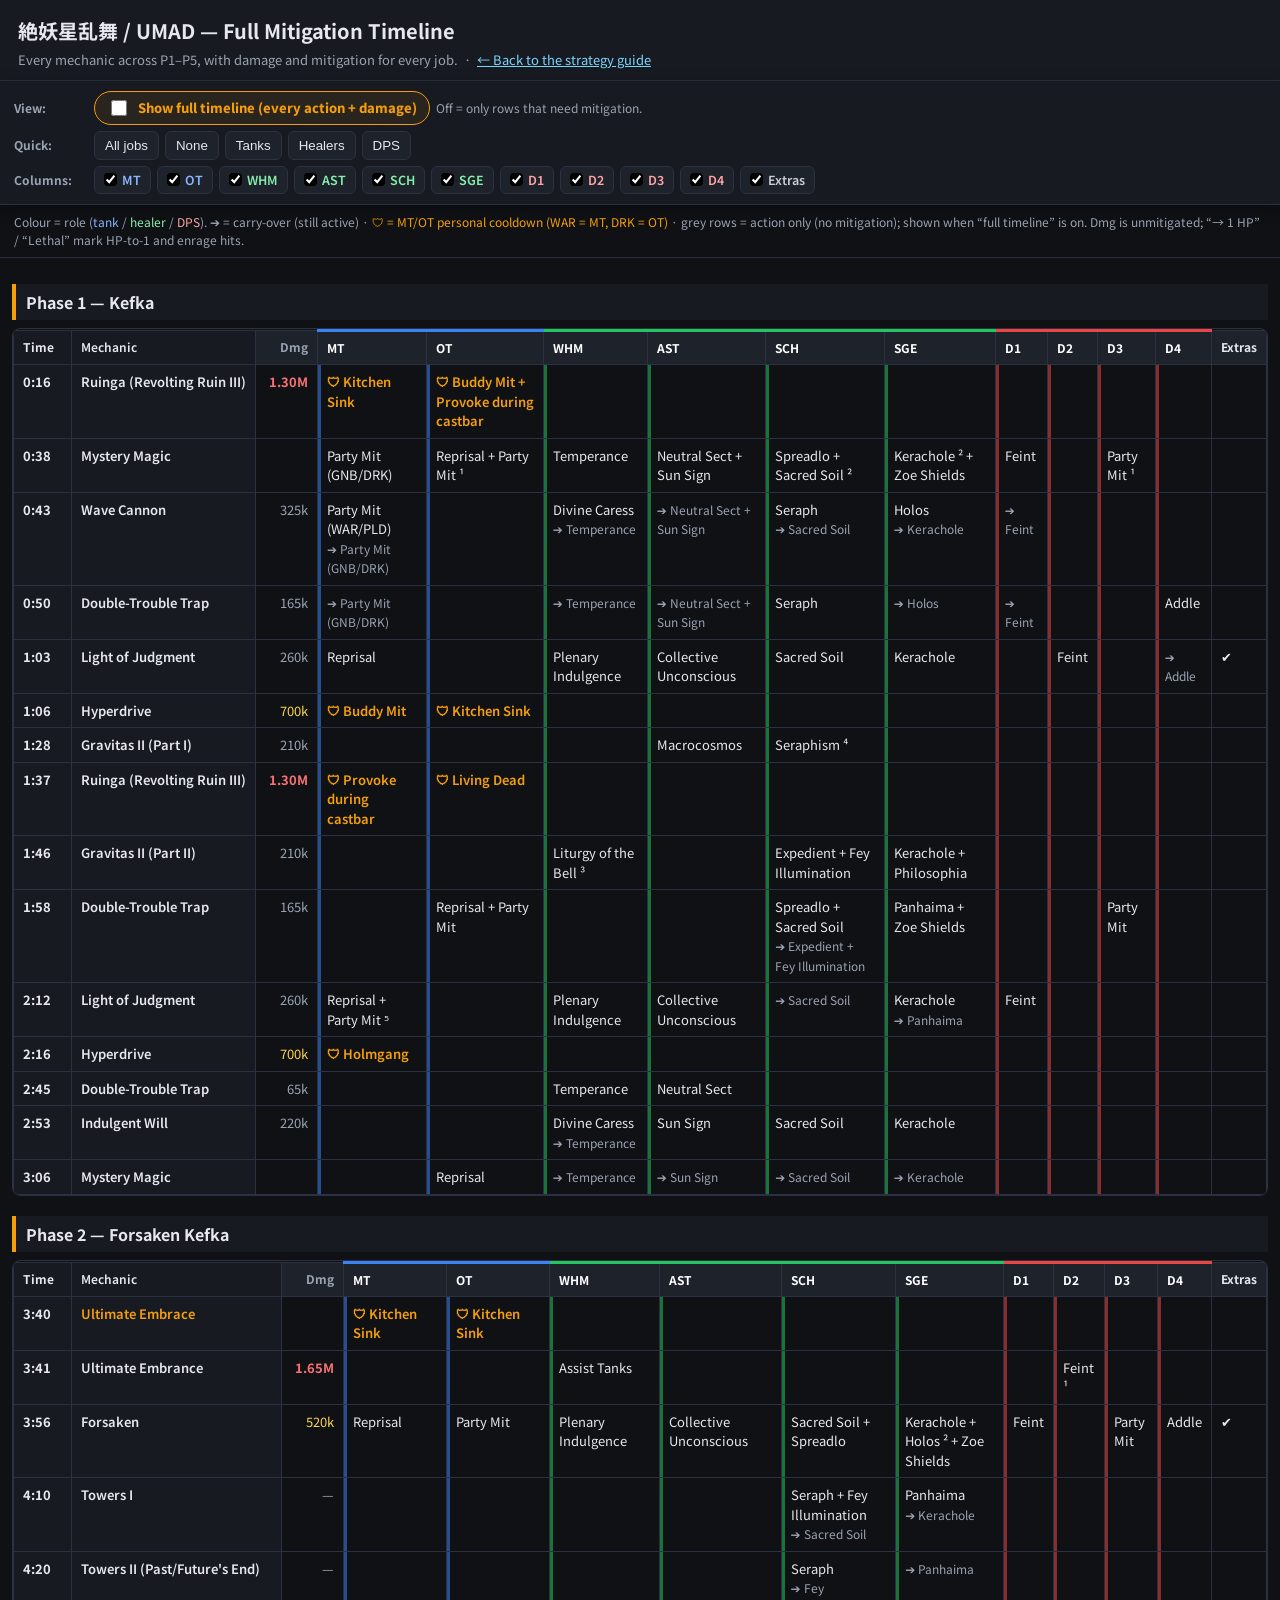
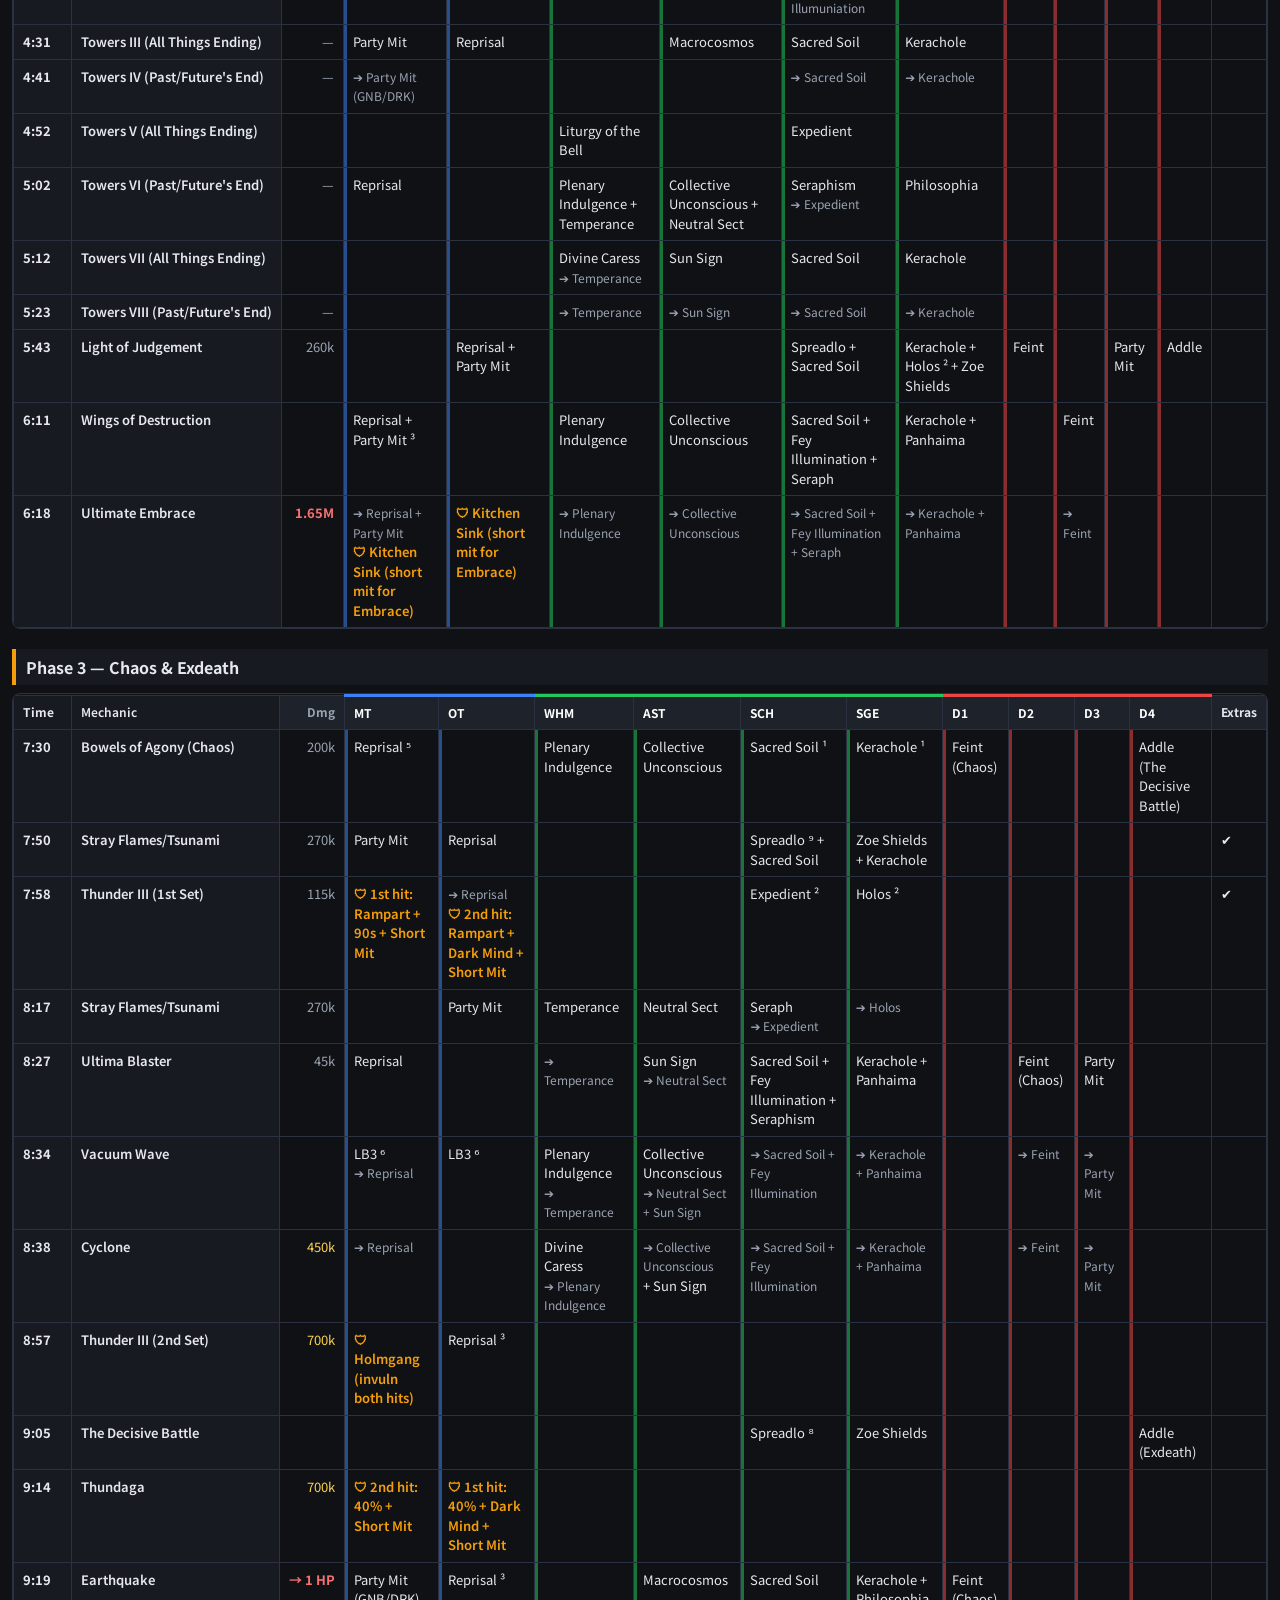
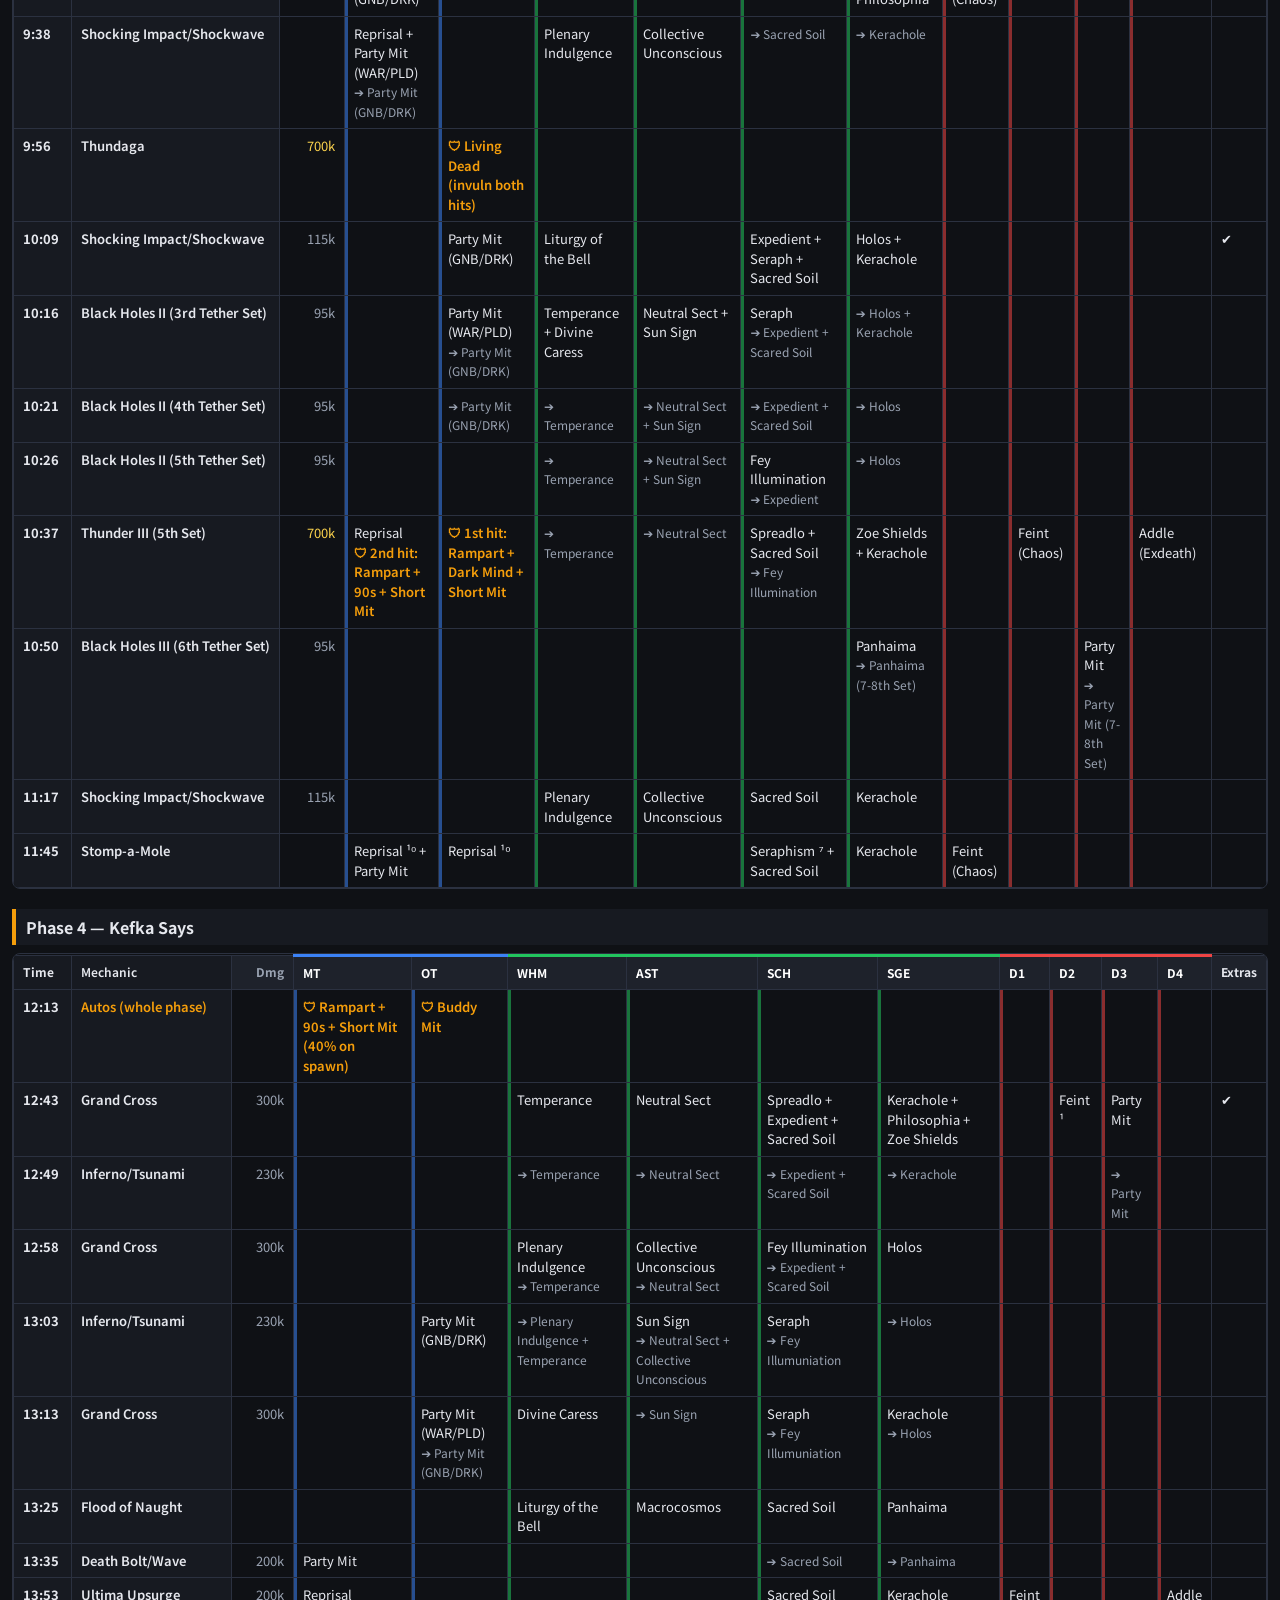
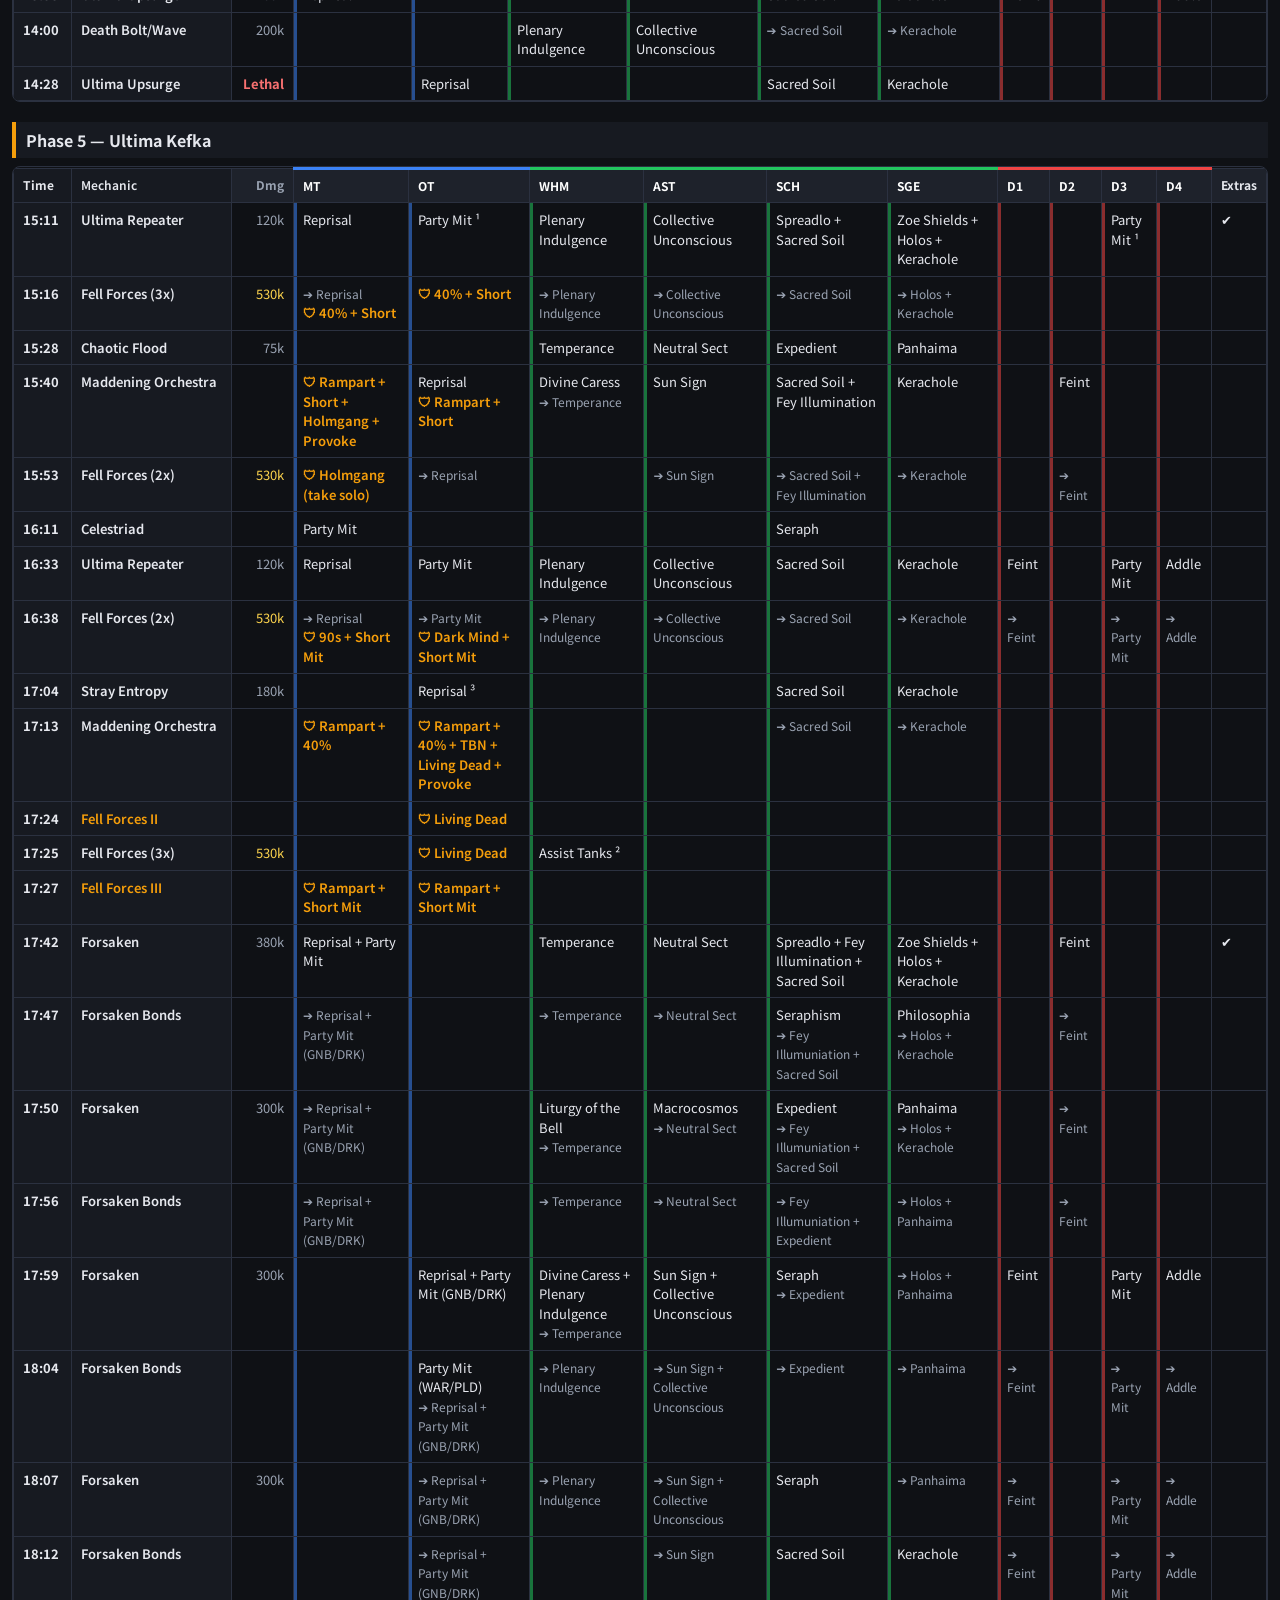
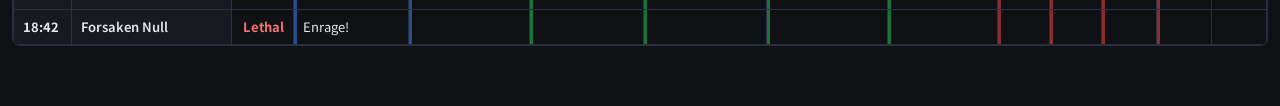
==== commit 1ef53d04: "Timeline: size Time/Mechanic/Damage columns to content (nowrap + fit-content) with comfortable minim" ====
--- a/timeline.html
+++ b/timeline.html
@@ -29,10 +29,10 @@
 table{border-collapse:collapse;width:100%;font-size:13px}
 th,td{border:1px solid var(--line);padding:7px 9px;vertical-align:top;text-align:left}
 thead th{position:sticky;top:0;background:var(--panel2);z-index:5;white-space:nowrap;font-size:12px}
-td.c-time,th.c-time{position:sticky;left:0;z-index:4;background:var(--panel);white-space:nowrap;font-variant-numeric:tabular-nums;font-weight:700;min-width:46px}
-td.c-mech,th.c-mech{position:sticky;left:46px;z-index:4;background:var(--panel);min-width:150px;font-weight:600}
+td.c-time,th.c-time{position:sticky;left:0;z-index:4;background:var(--panel);white-space:nowrap;font-variant-numeric:tabular-nums;font-weight:700;width:58px;min-width:58px}
+td.c-mech,th.c-mech{position:sticky;left:58px;z-index:4;background:var(--panel);white-space:nowrap;width:1px;min-width:160px;font-weight:600}
 thead th.c-time,thead th.c-mech{z-index:6}
-td.c-dmg{white-space:nowrap;font-variant-numeric:tabular-nums;text-align:right;color:var(--mut)}
+td.c-dmg,th.c-dmg{white-space:nowrap;font-variant-numeric:tabular-nums;text-align:right;color:var(--mut);width:1px;min-width:62px}
 td.c-dmg.d-mid{color:#fcd34d} td.c-dmg.d-hi{color:#f87171;font-weight:700}
 tbody tr:hover td{background:#20252f} tbody tr:hover td.c-time,tbody tr:hover td.c-mech{background:#232834}
 .r-tank{--rc:var(--tank)}.r-heal{--rc:var(--heal)}.r-dps{--rc:var(--dps)}
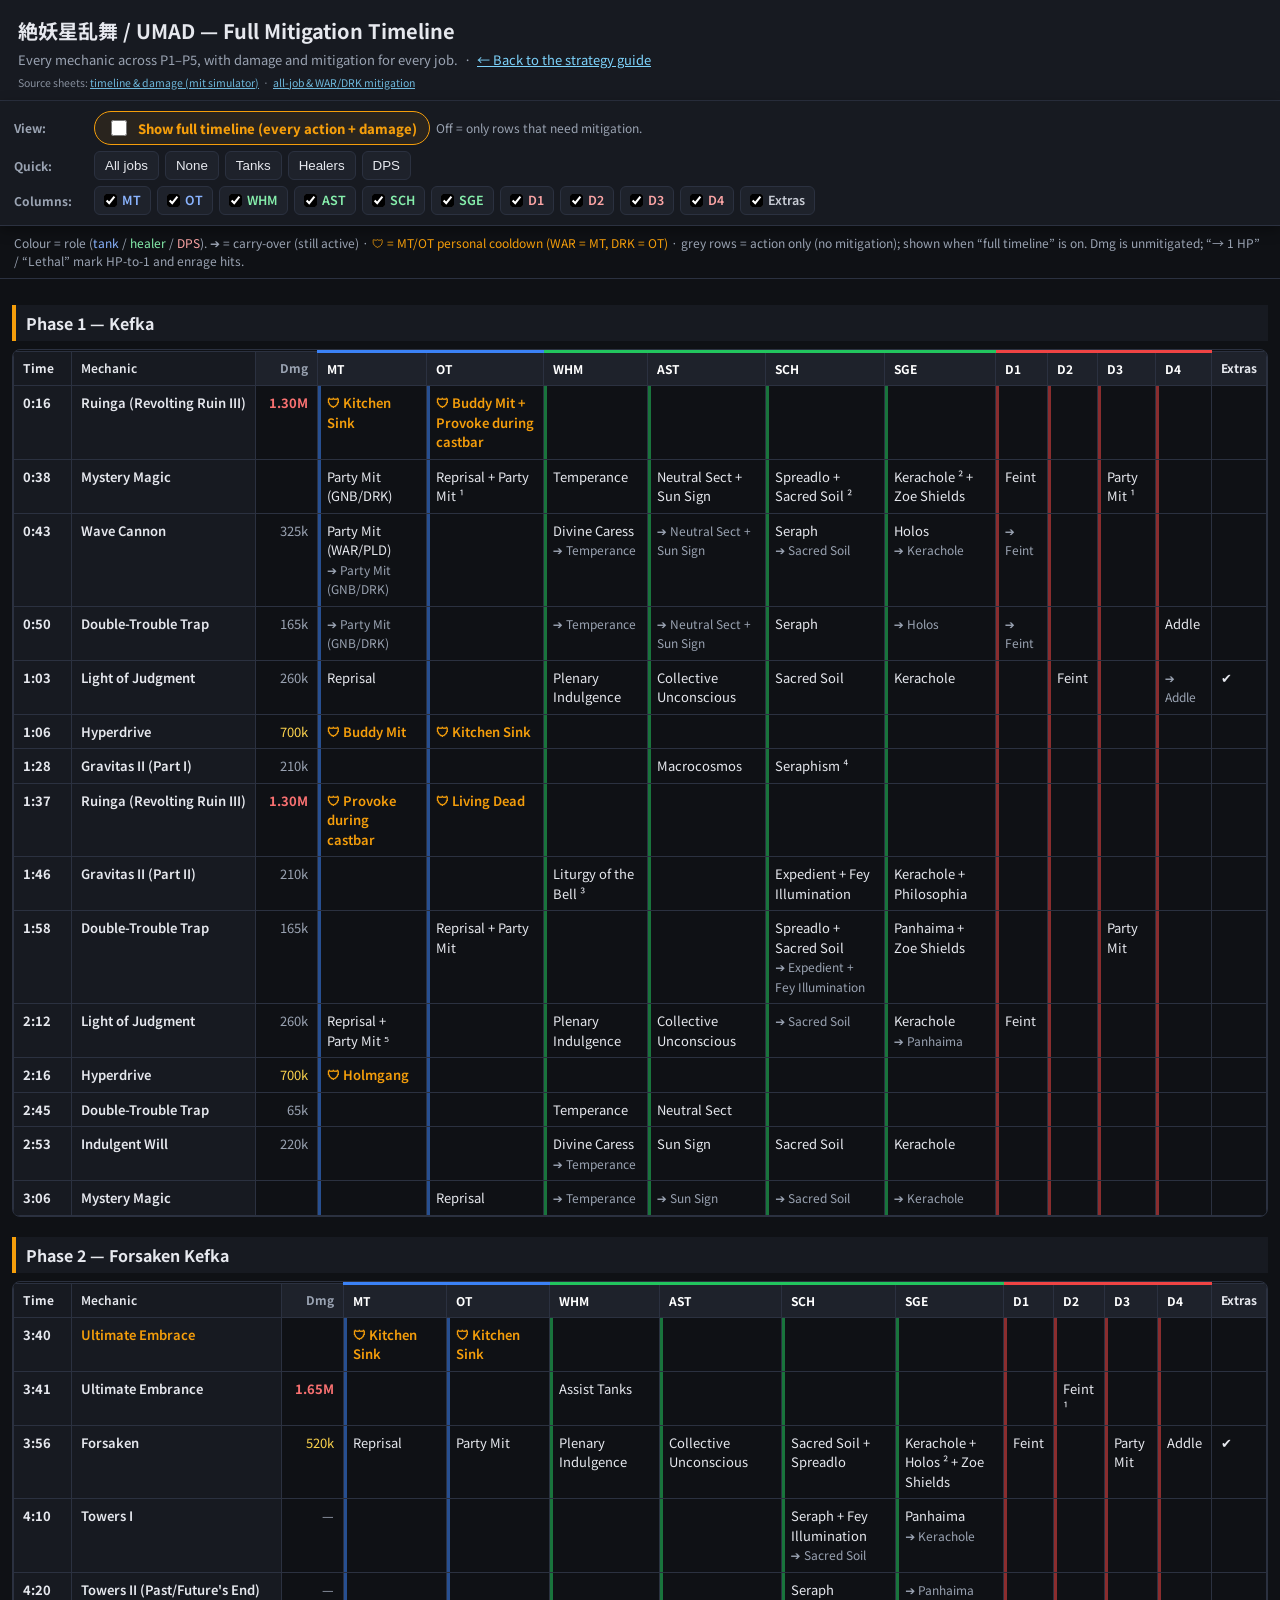
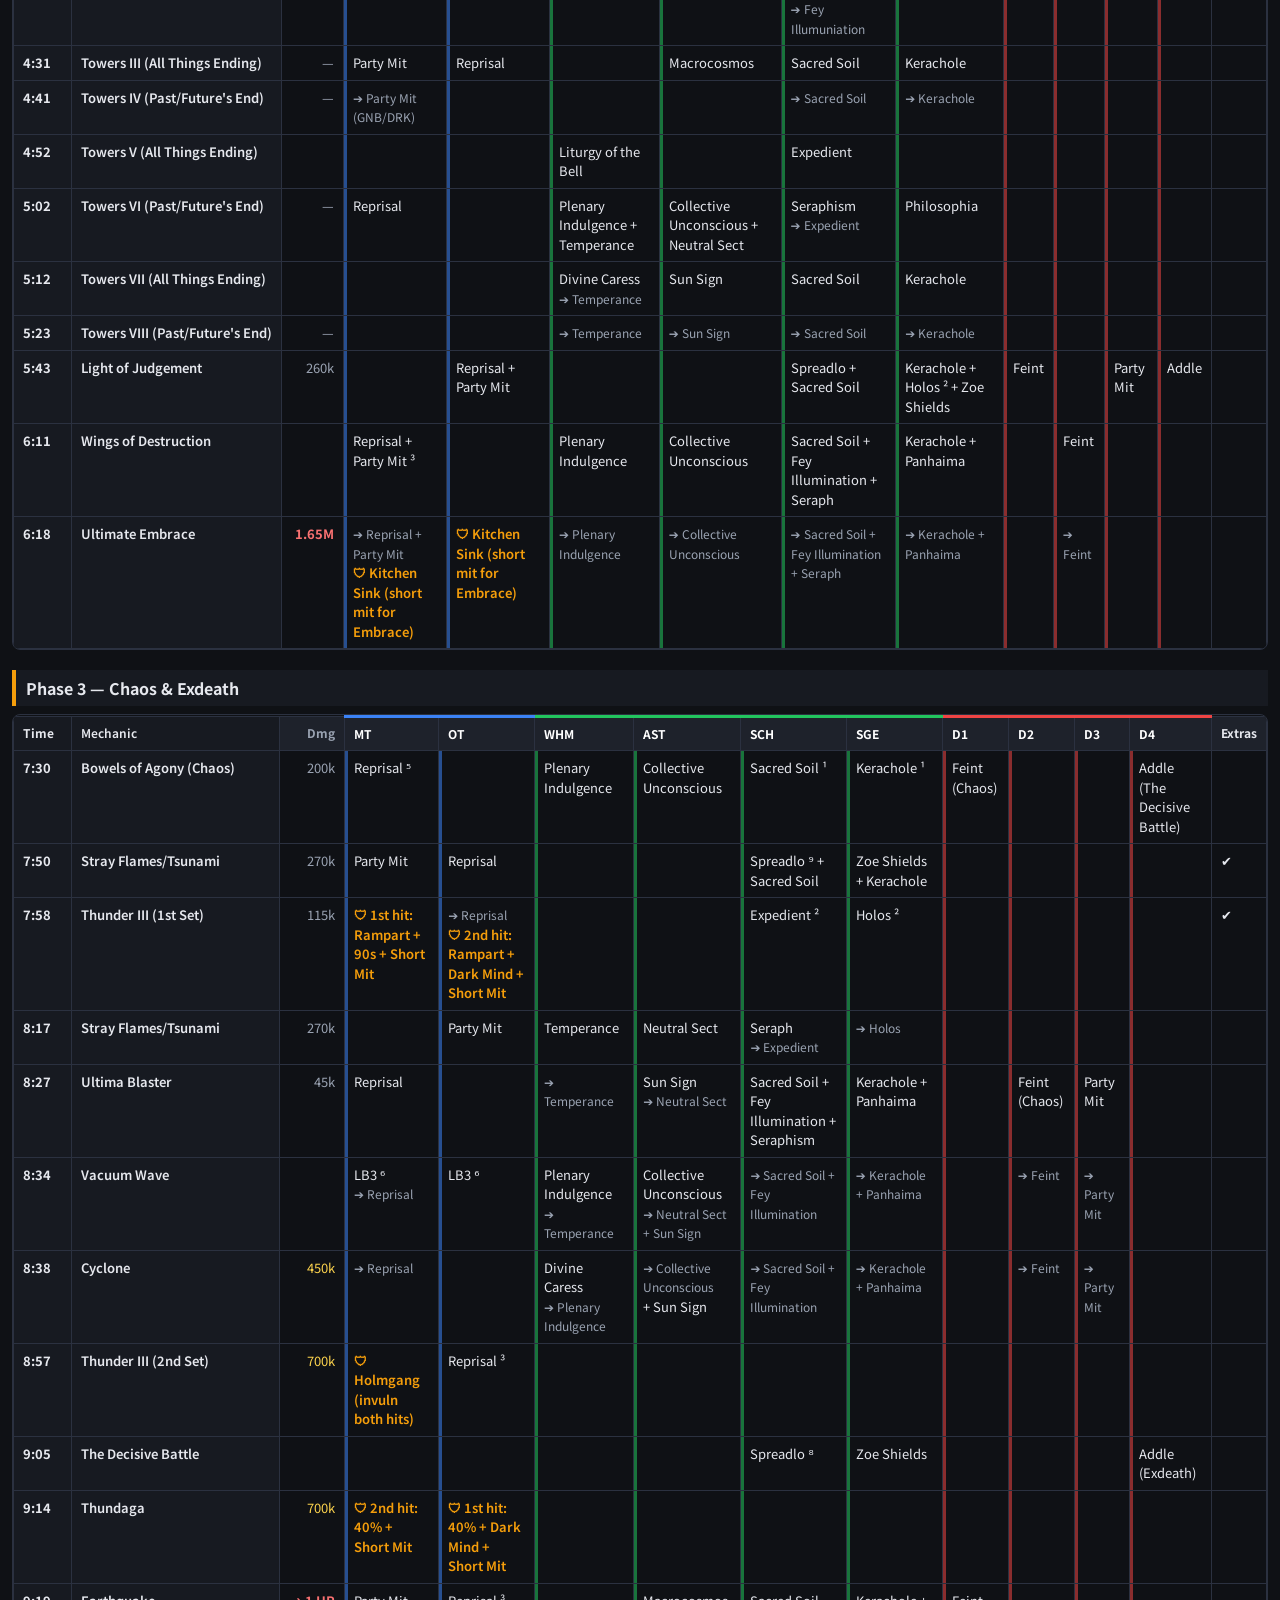
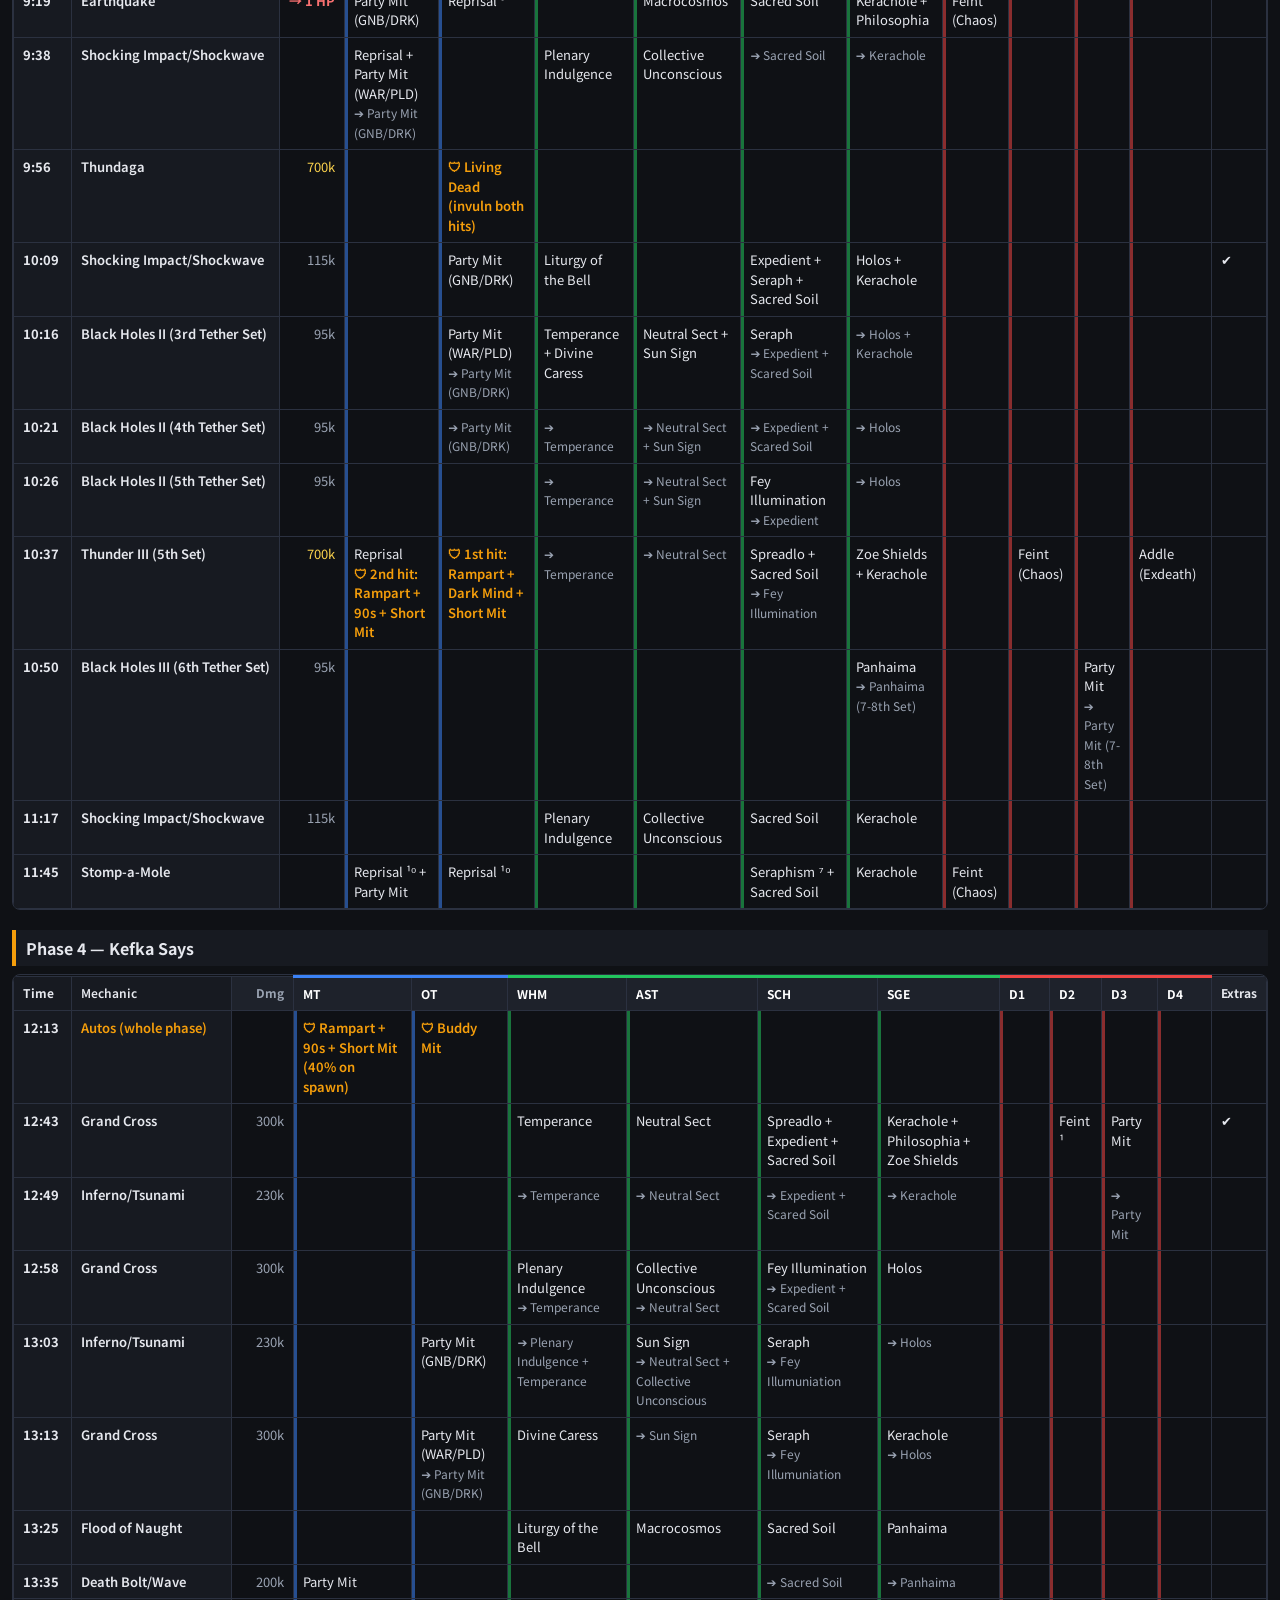
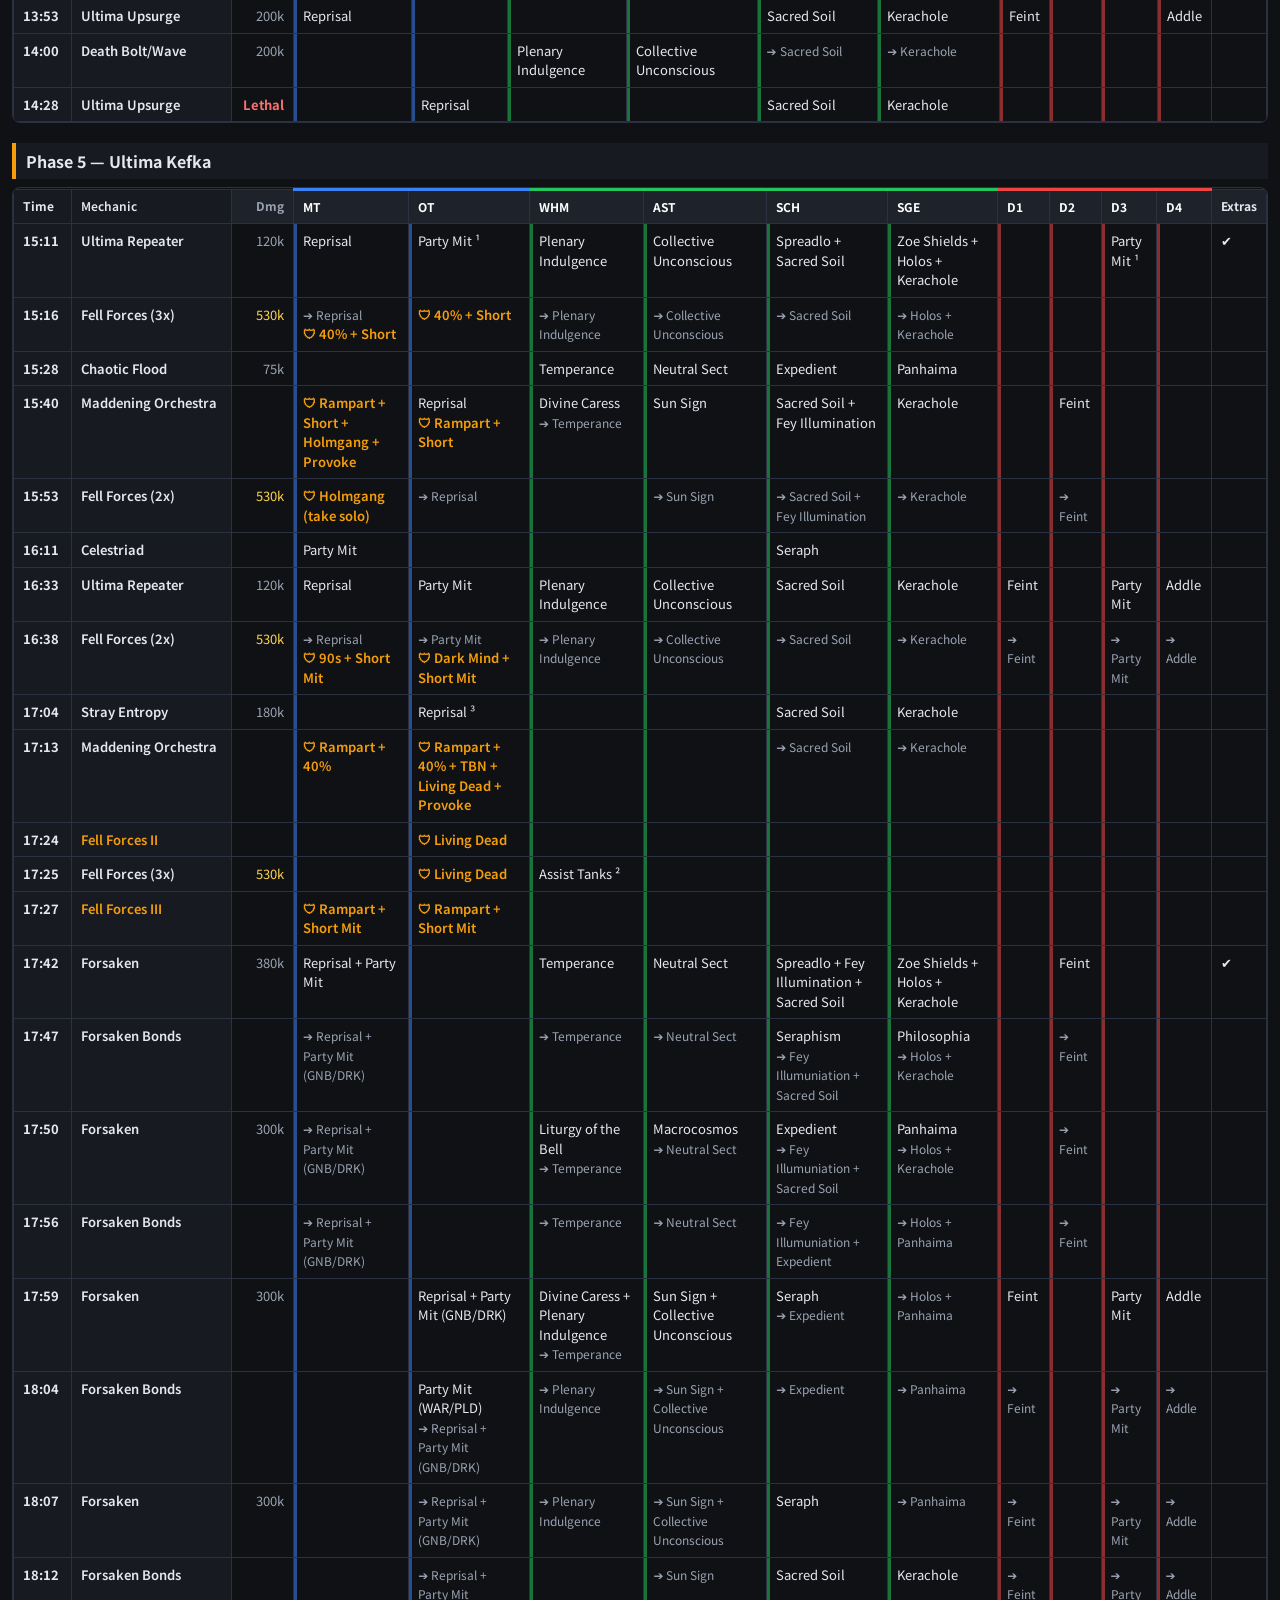
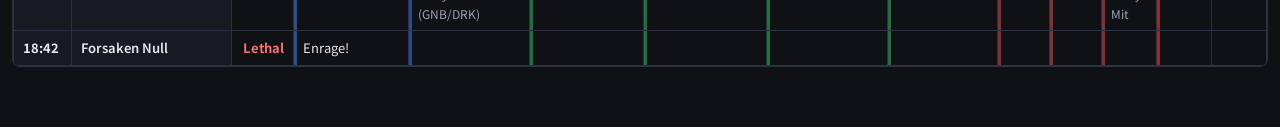
==== commit c93f8029: "Timeline: add small source-sheet links (mit simulator + all-job/WAR-DRK mit) under the header" ====
--- a/timeline.html
+++ b/timeline.html
@@ -11,6 +11,7 @@
 a{color:#7dd3fc}
 header.top{padding:16px 18px 10px;border-bottom:1px solid var(--line);background:var(--panel)}
 header.top h1{margin:0 0 4px;font-size:20px} header.top p{margin:0;color:var(--mut);font-size:13px}
+header.top p.refs{font-size:10.5px;margin-top:5px;opacity:.85} header.top p.refs a{color:#7dd3fc}
 .controls{position:sticky;top:0;z-index:20;background:var(--panel);border-bottom:1px solid var(--line);padding:10px 14px;box-shadow:0 4px 12px rgba(0,0,0,.35)}
 .grp{display:flex;flex-wrap:wrap;gap:6px;align-items:center;margin-bottom:6px} .grp:last-child{margin-bottom:0}
 .grp b{font-size:12px;color:var(--mut);margin-right:4px;min-width:70px}
@@ -62,6 +63,10 @@
   <h1>絶妖星乱舞 / UMAD — Full Mitigation Timeline</h1>
   <p>Every mechanic across P1–P5, with damage and mitigation for every job.
   &nbsp;·&nbsp; <a href="index.html">← Back to the strategy guide</a></p>
+  <p class="refs">Source sheets:
+  <a href="https://docs.google.com/spreadsheets/d/1MoTVE40rerepJnvT1Hr91Sqv5RnIyfq_z2TMNdNCEYk/edit" target="_blank" rel="noopener nofollow">timeline &amp; damage (mit simulator)</a>
+  &nbsp;·&nbsp;
+  <a href="https://docs.google.com/spreadsheets/d/10C3ytfH3irHqkb45rchIq5oqdAs-v_OKTj57M-Twi3k/edit" target="_blank" rel="noopener nofollow">all-job &amp; WAR/DRK mitigation</a></p>
 </header>
 <div class="controls">
   <div class="grp"><b>View:</b>
